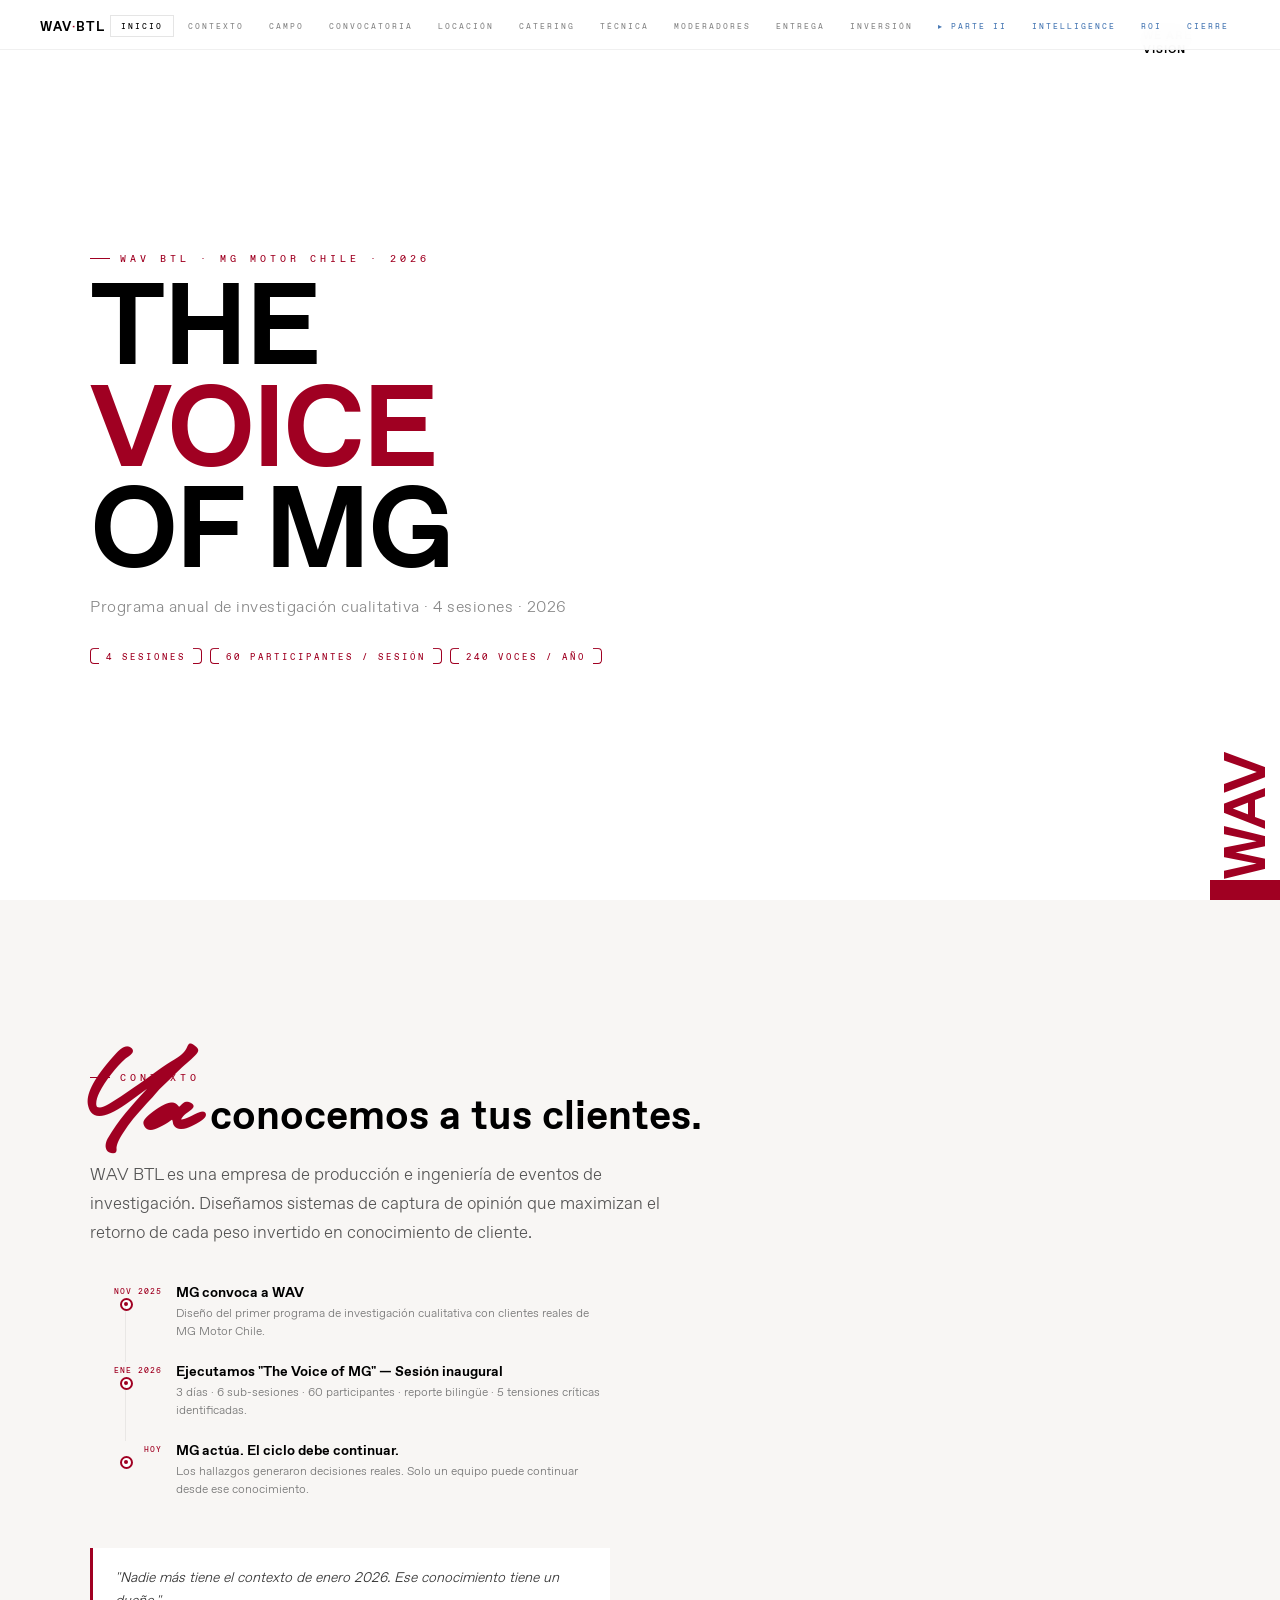
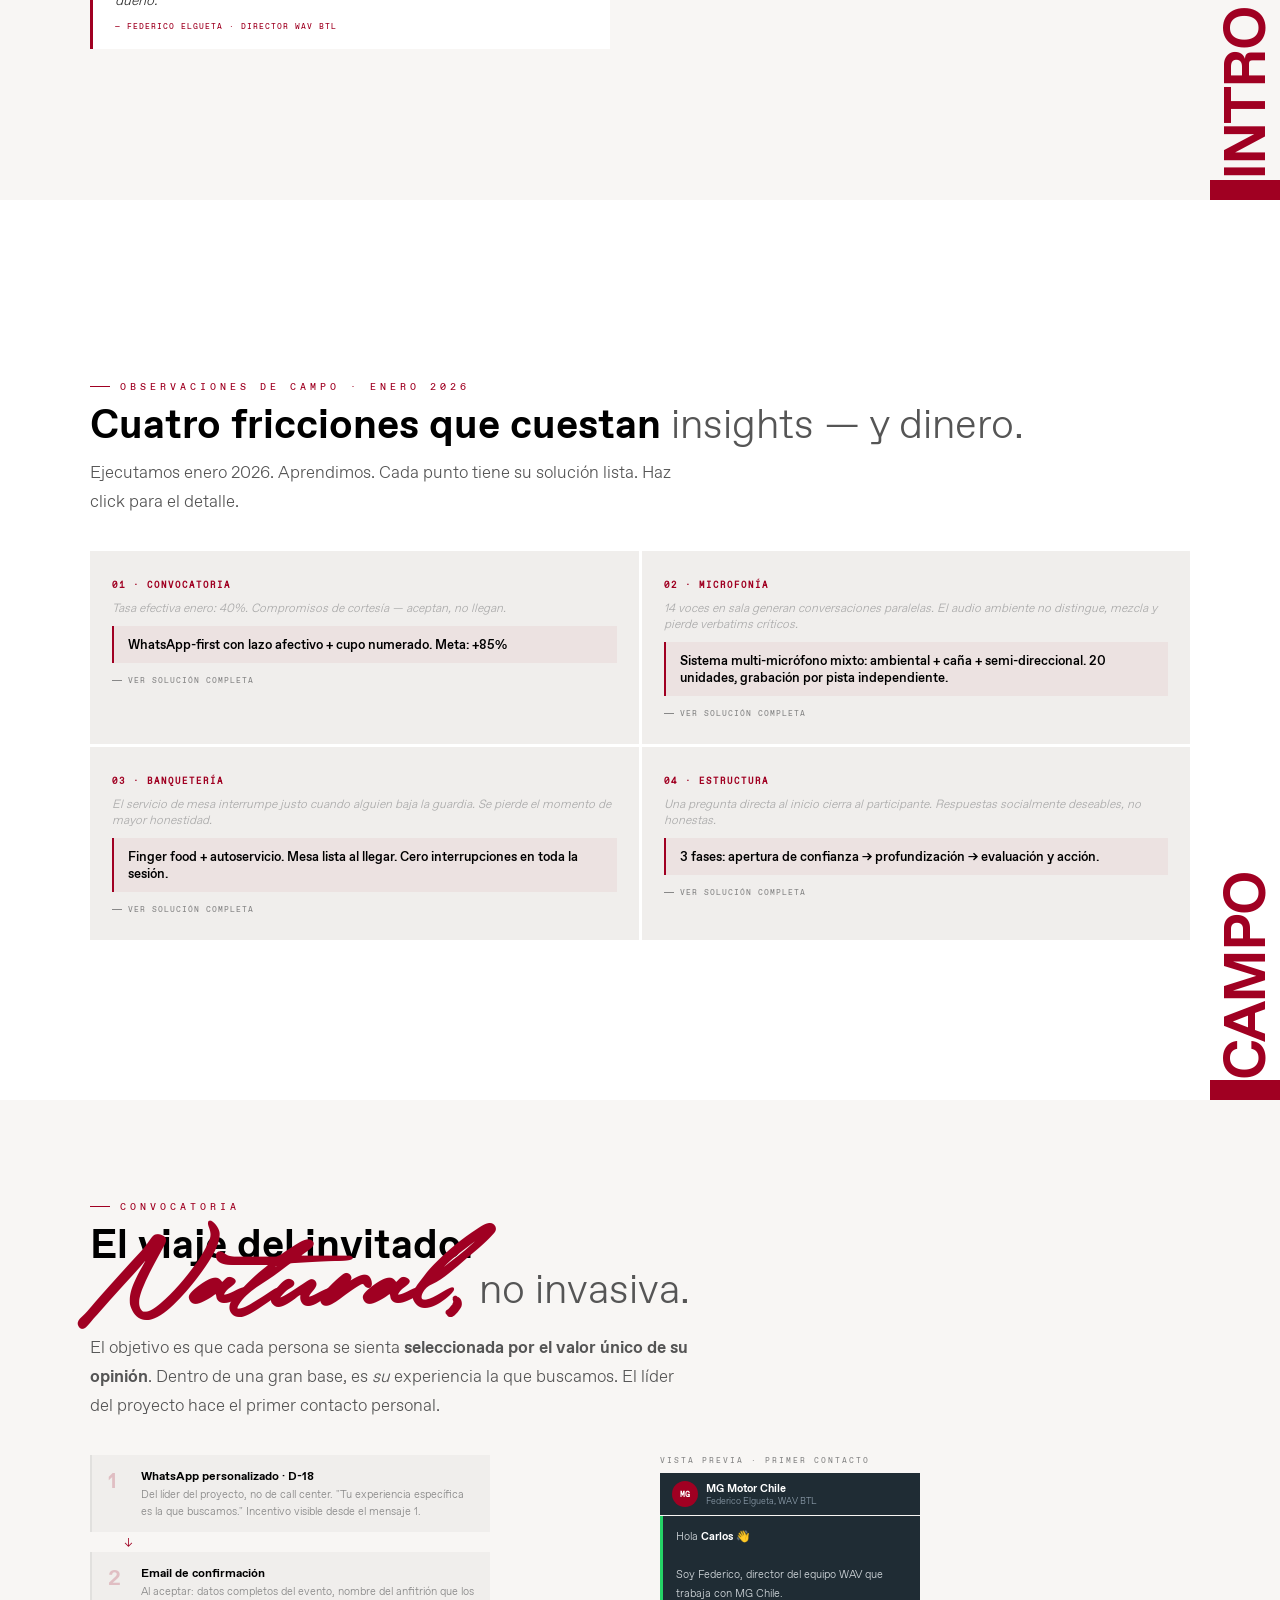
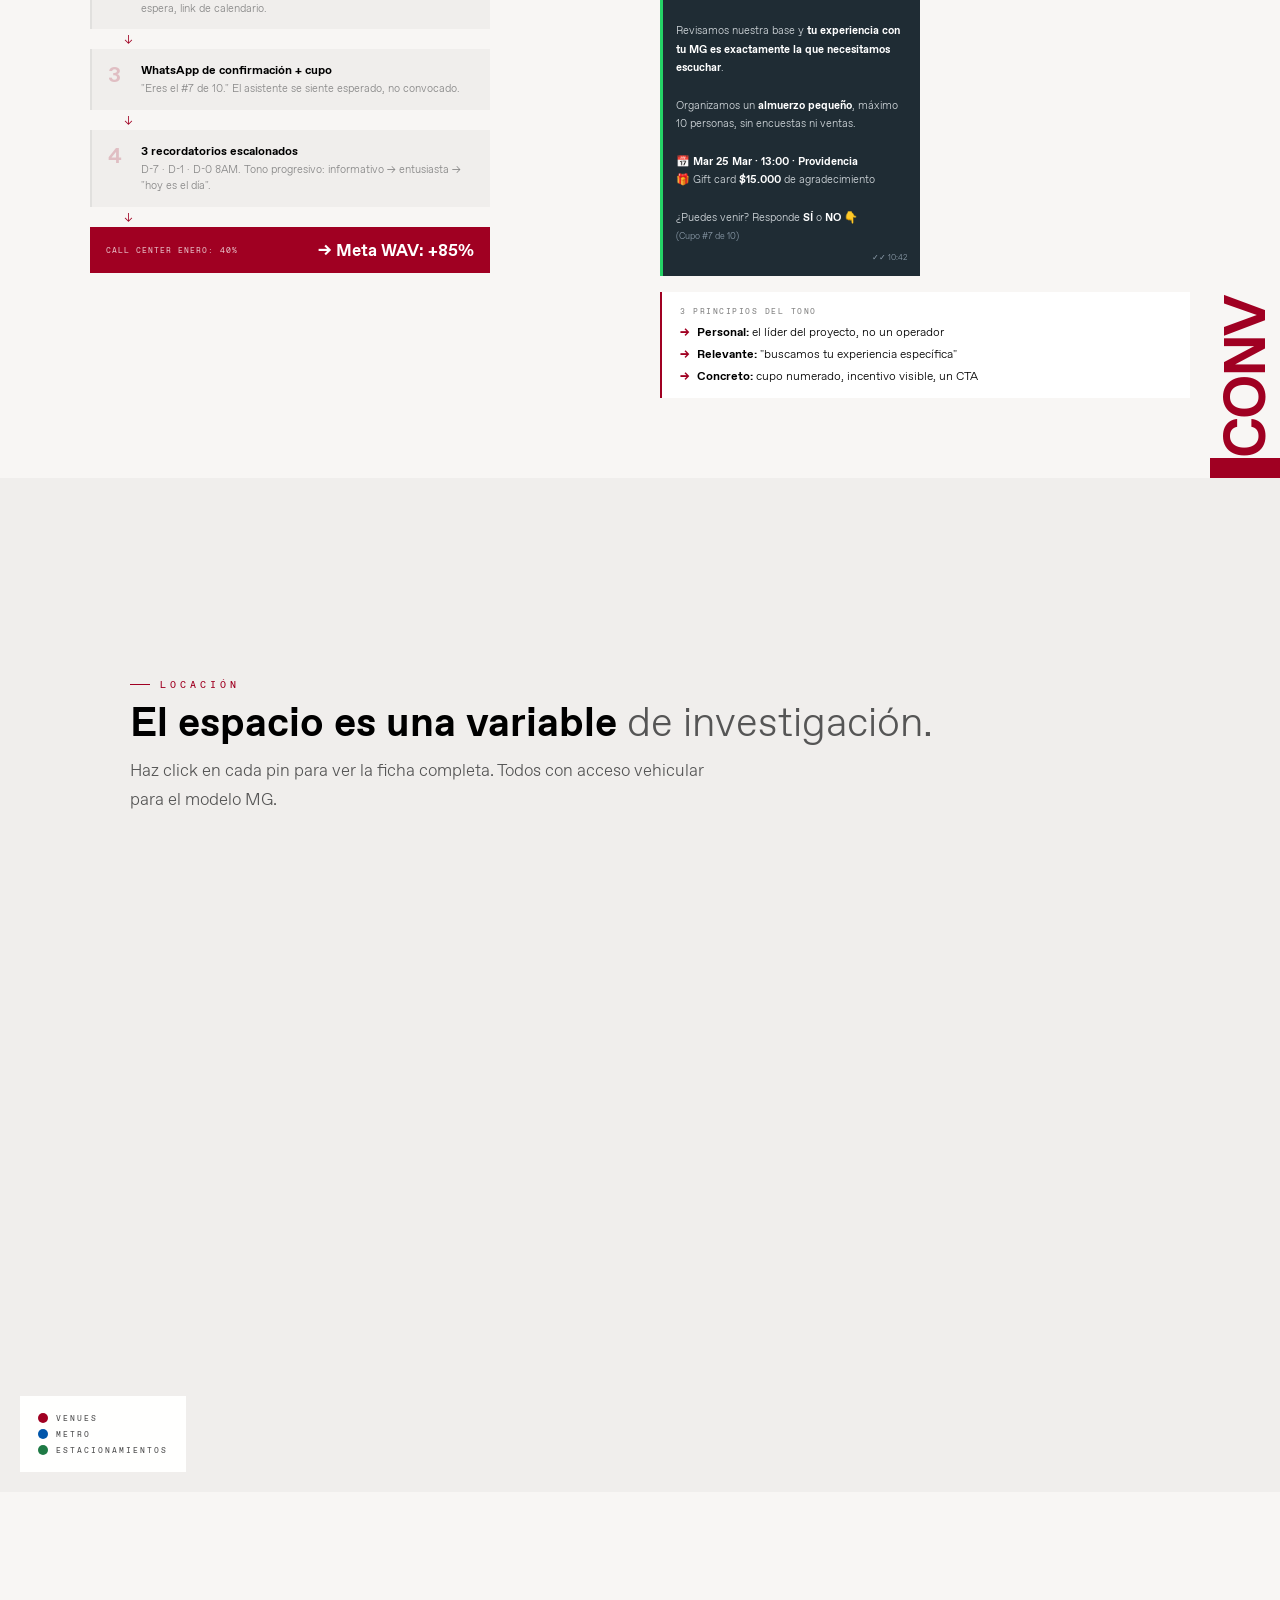
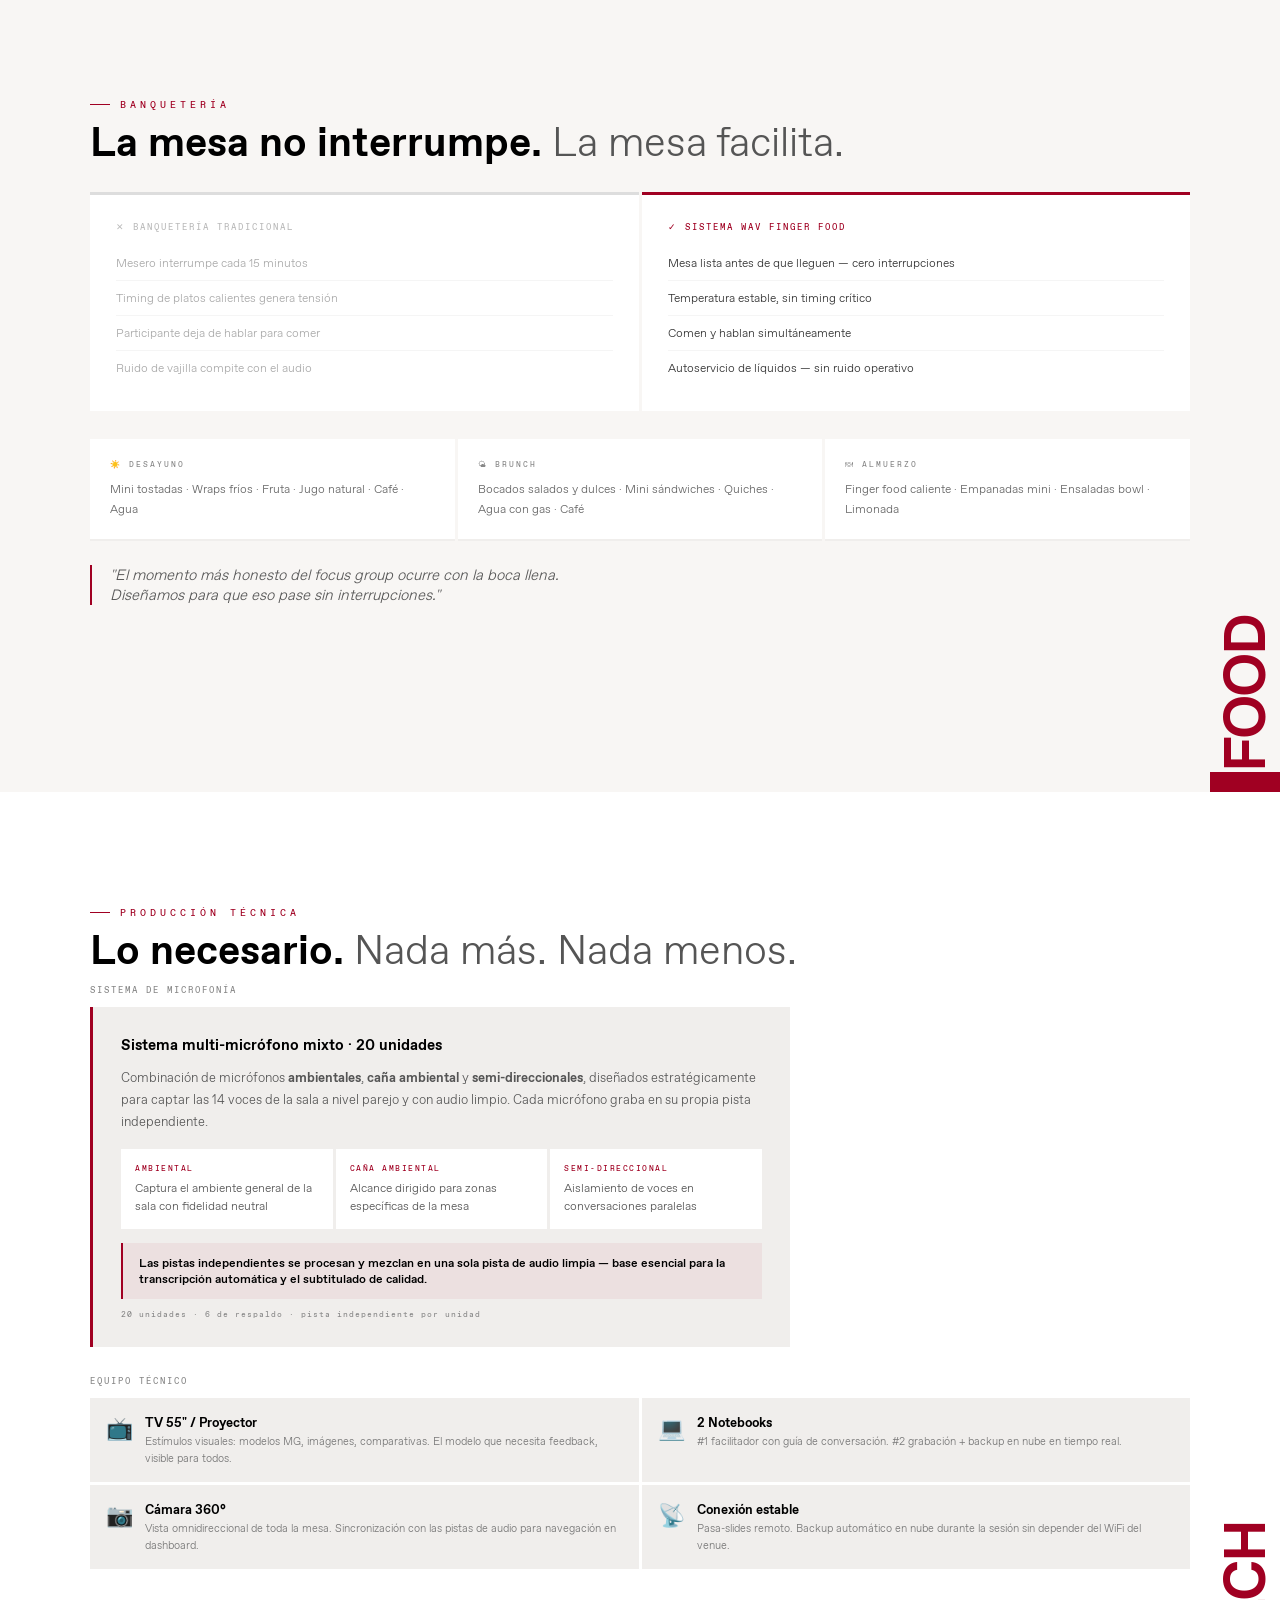
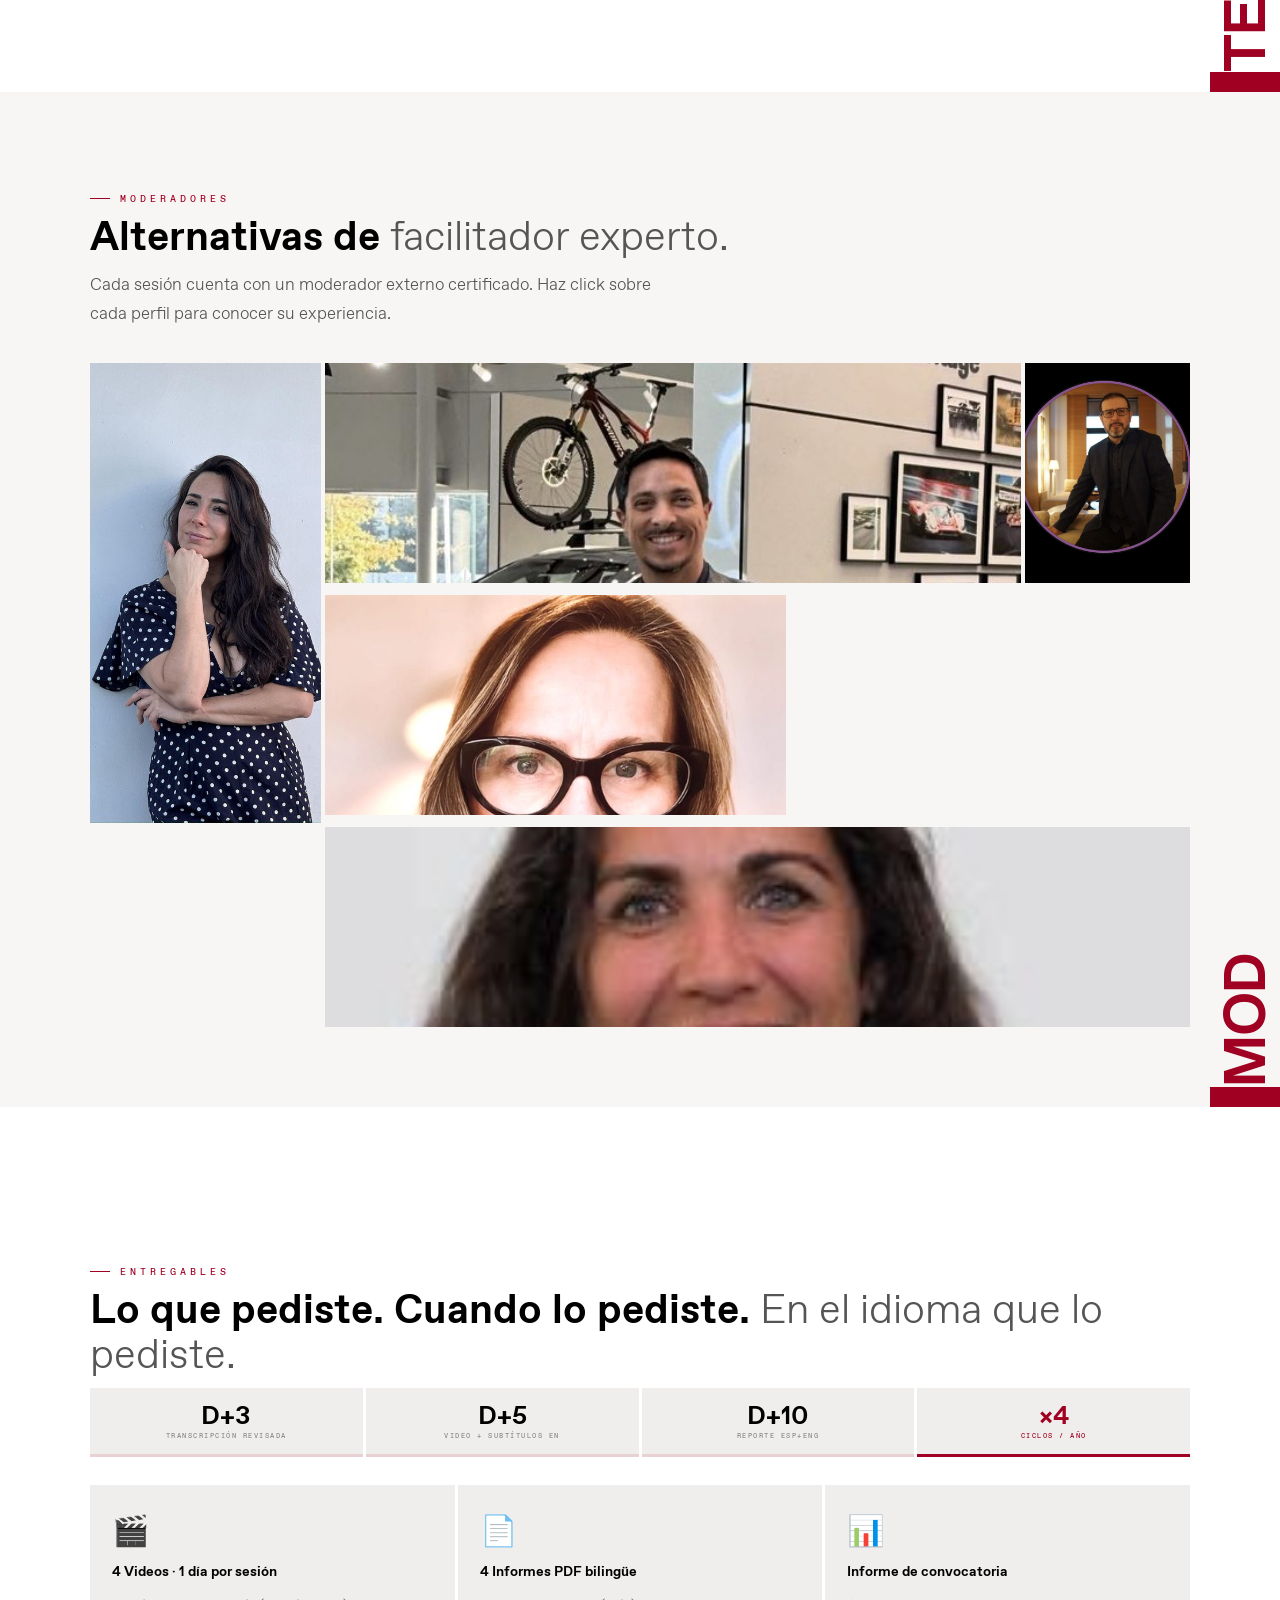
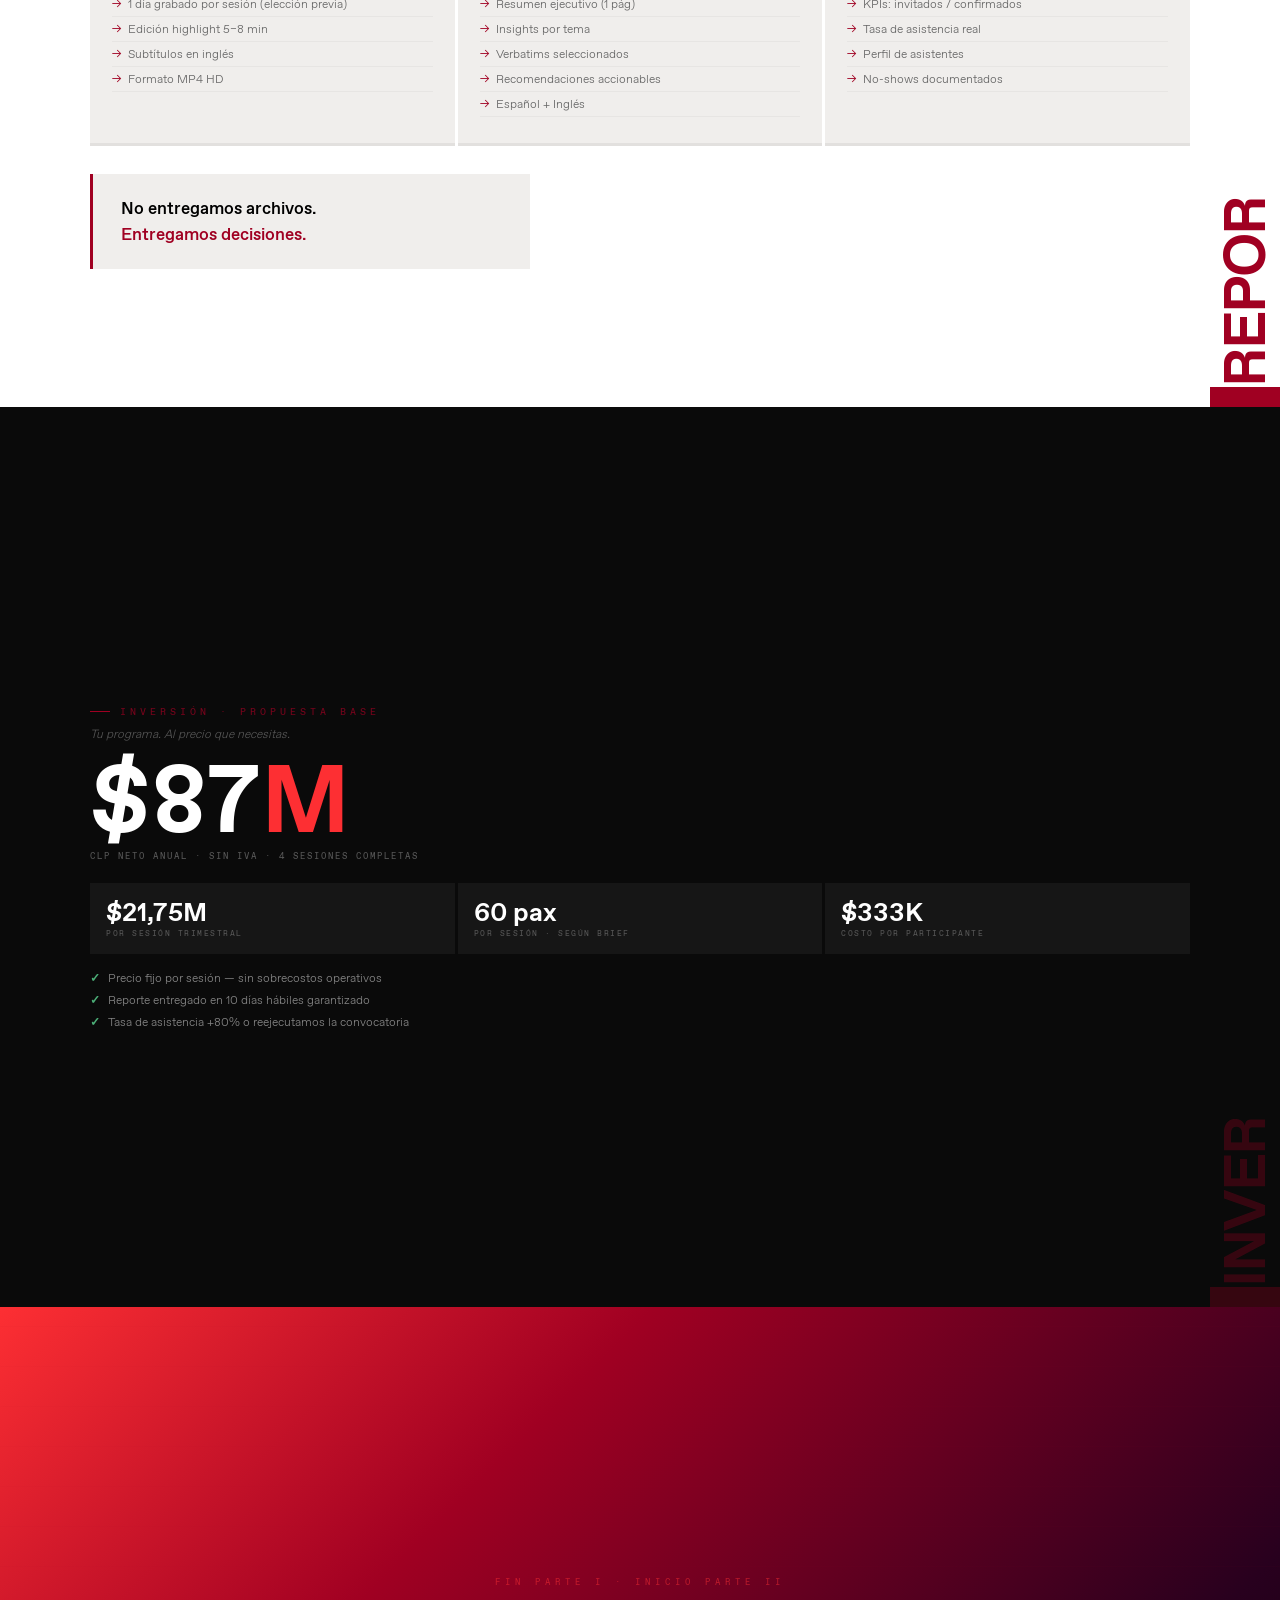
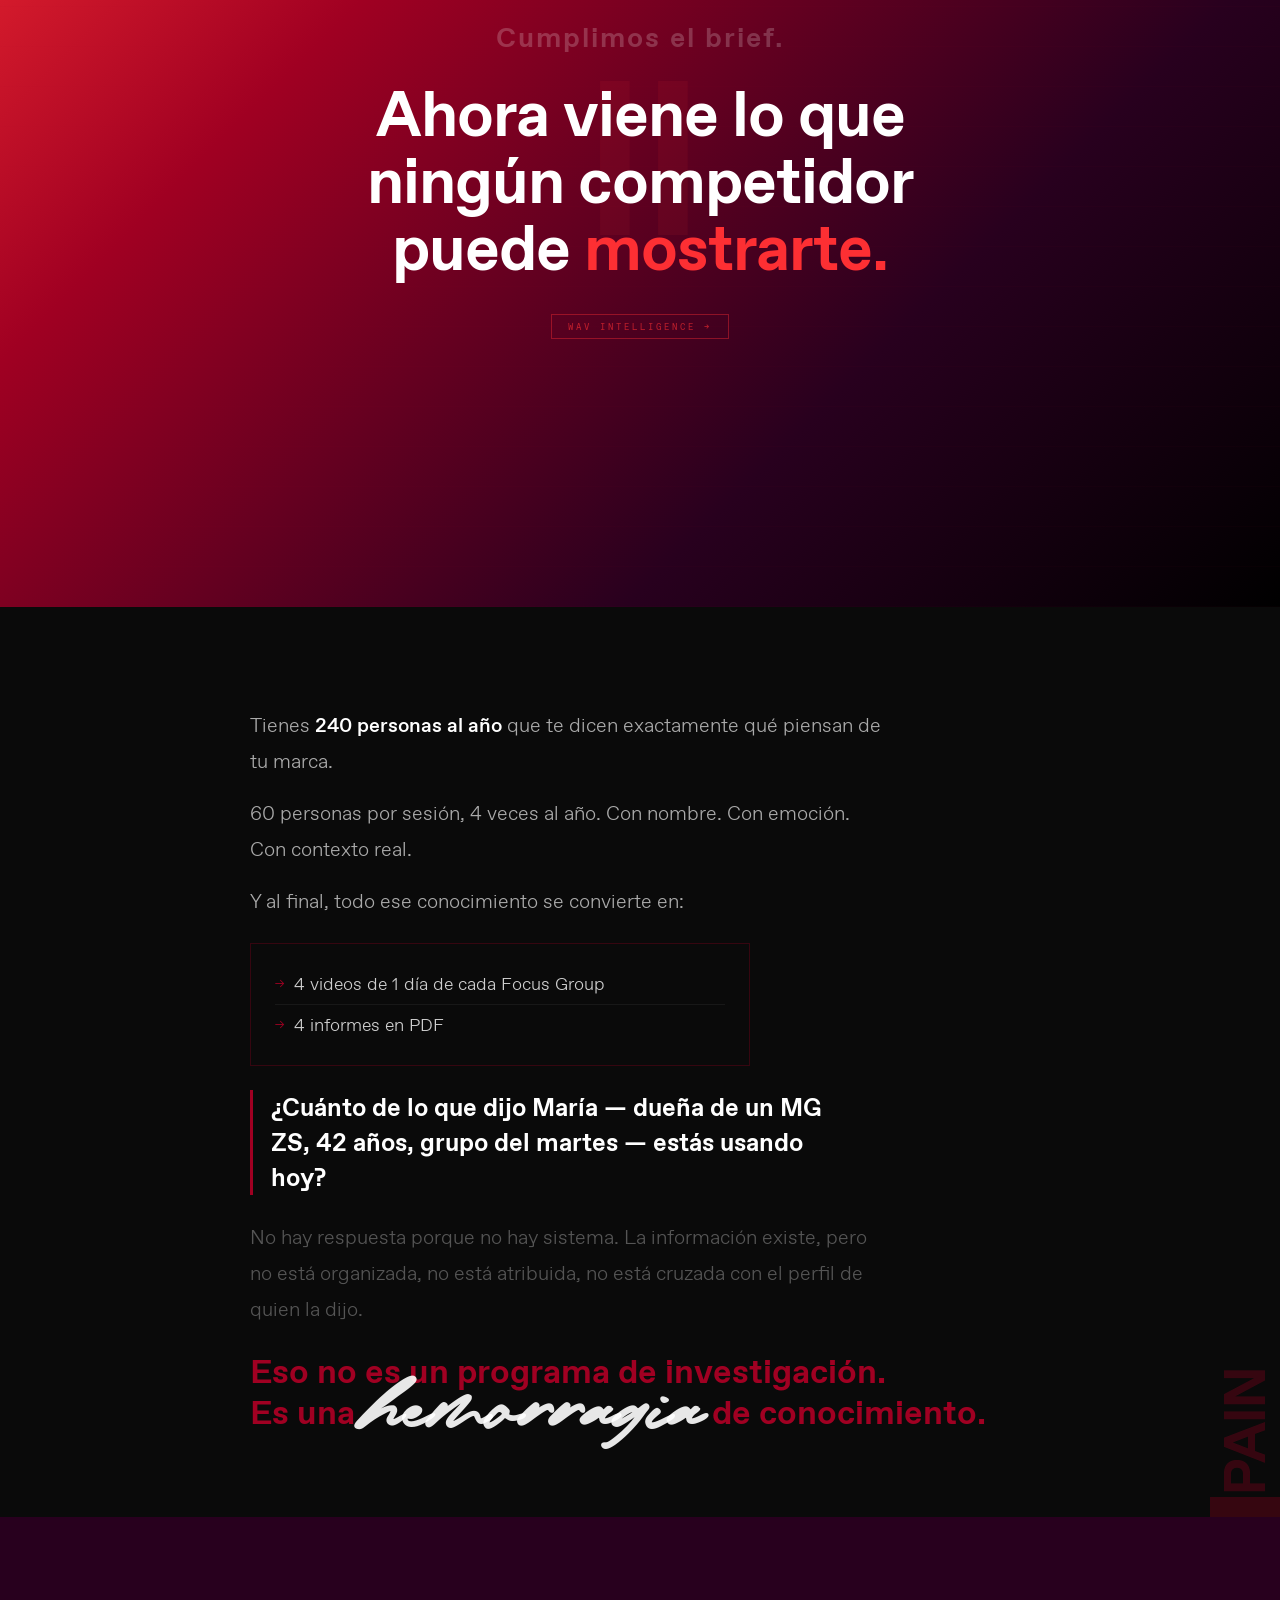
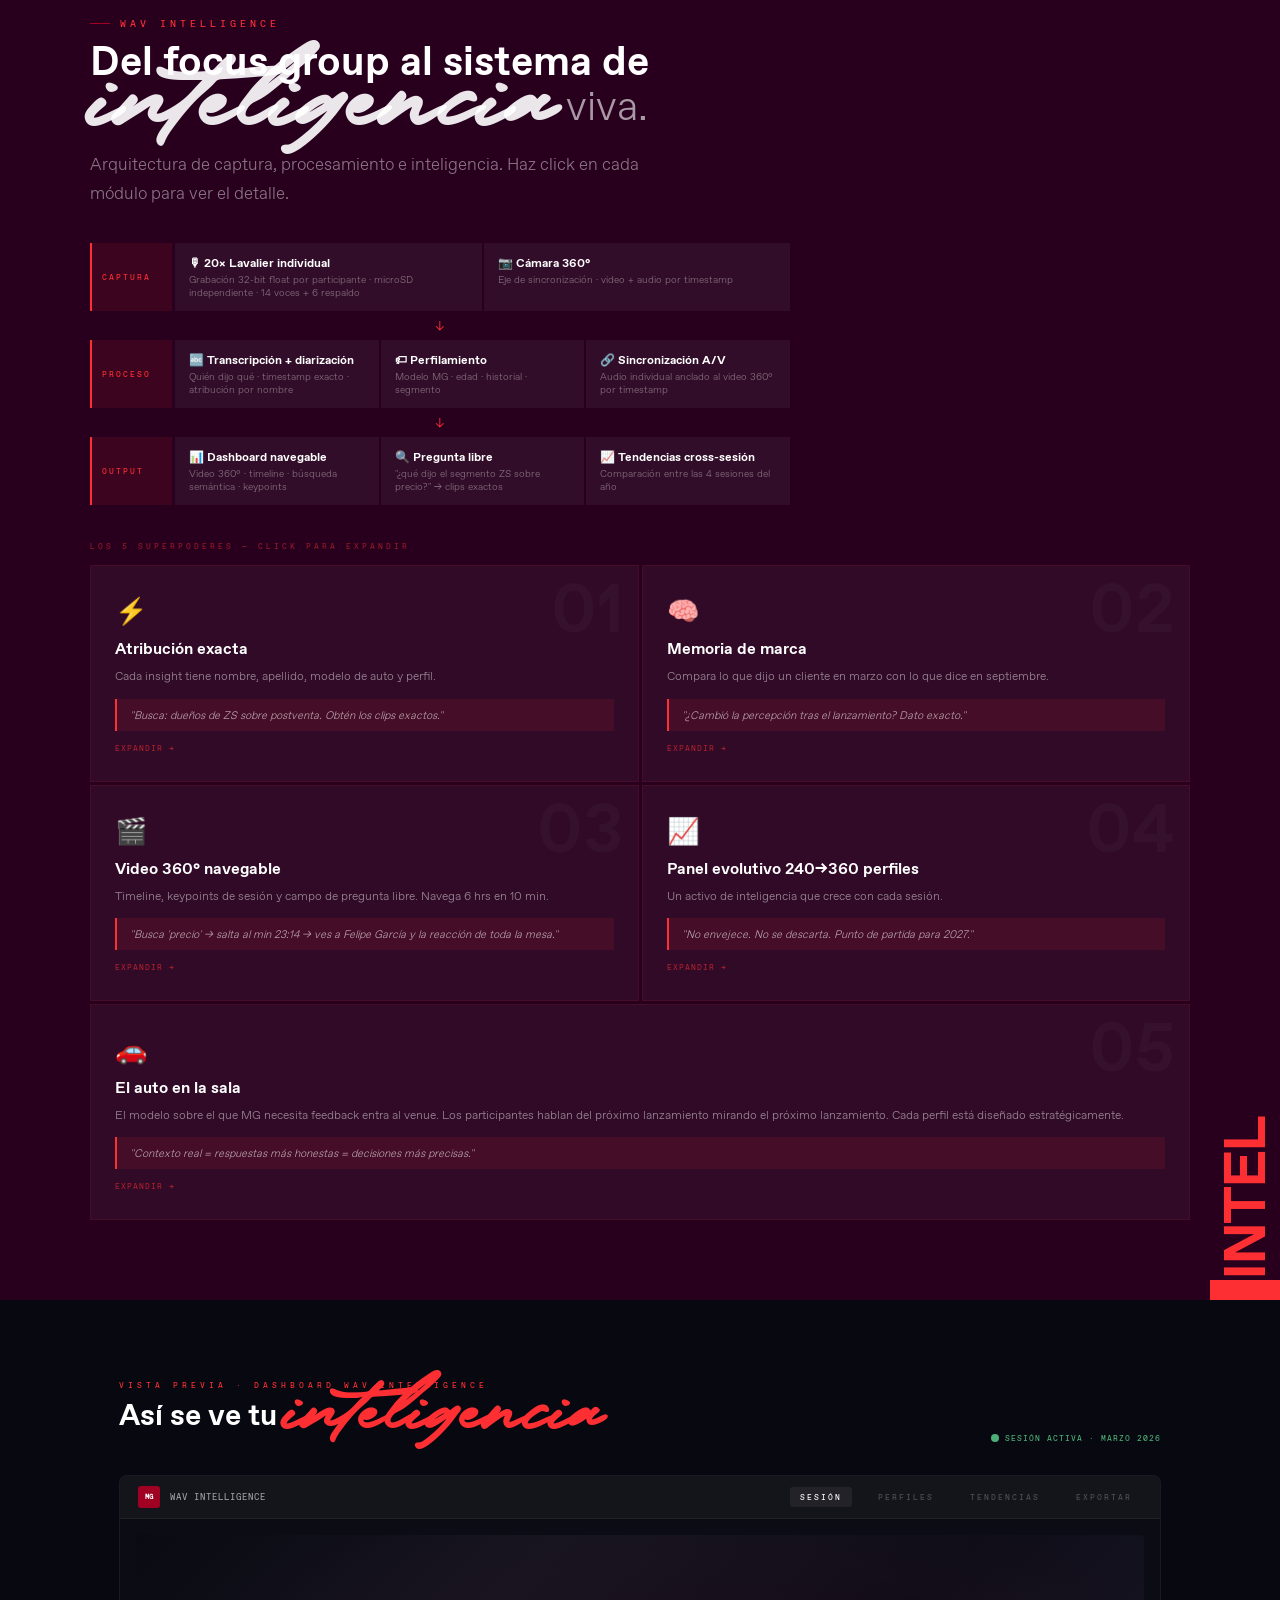
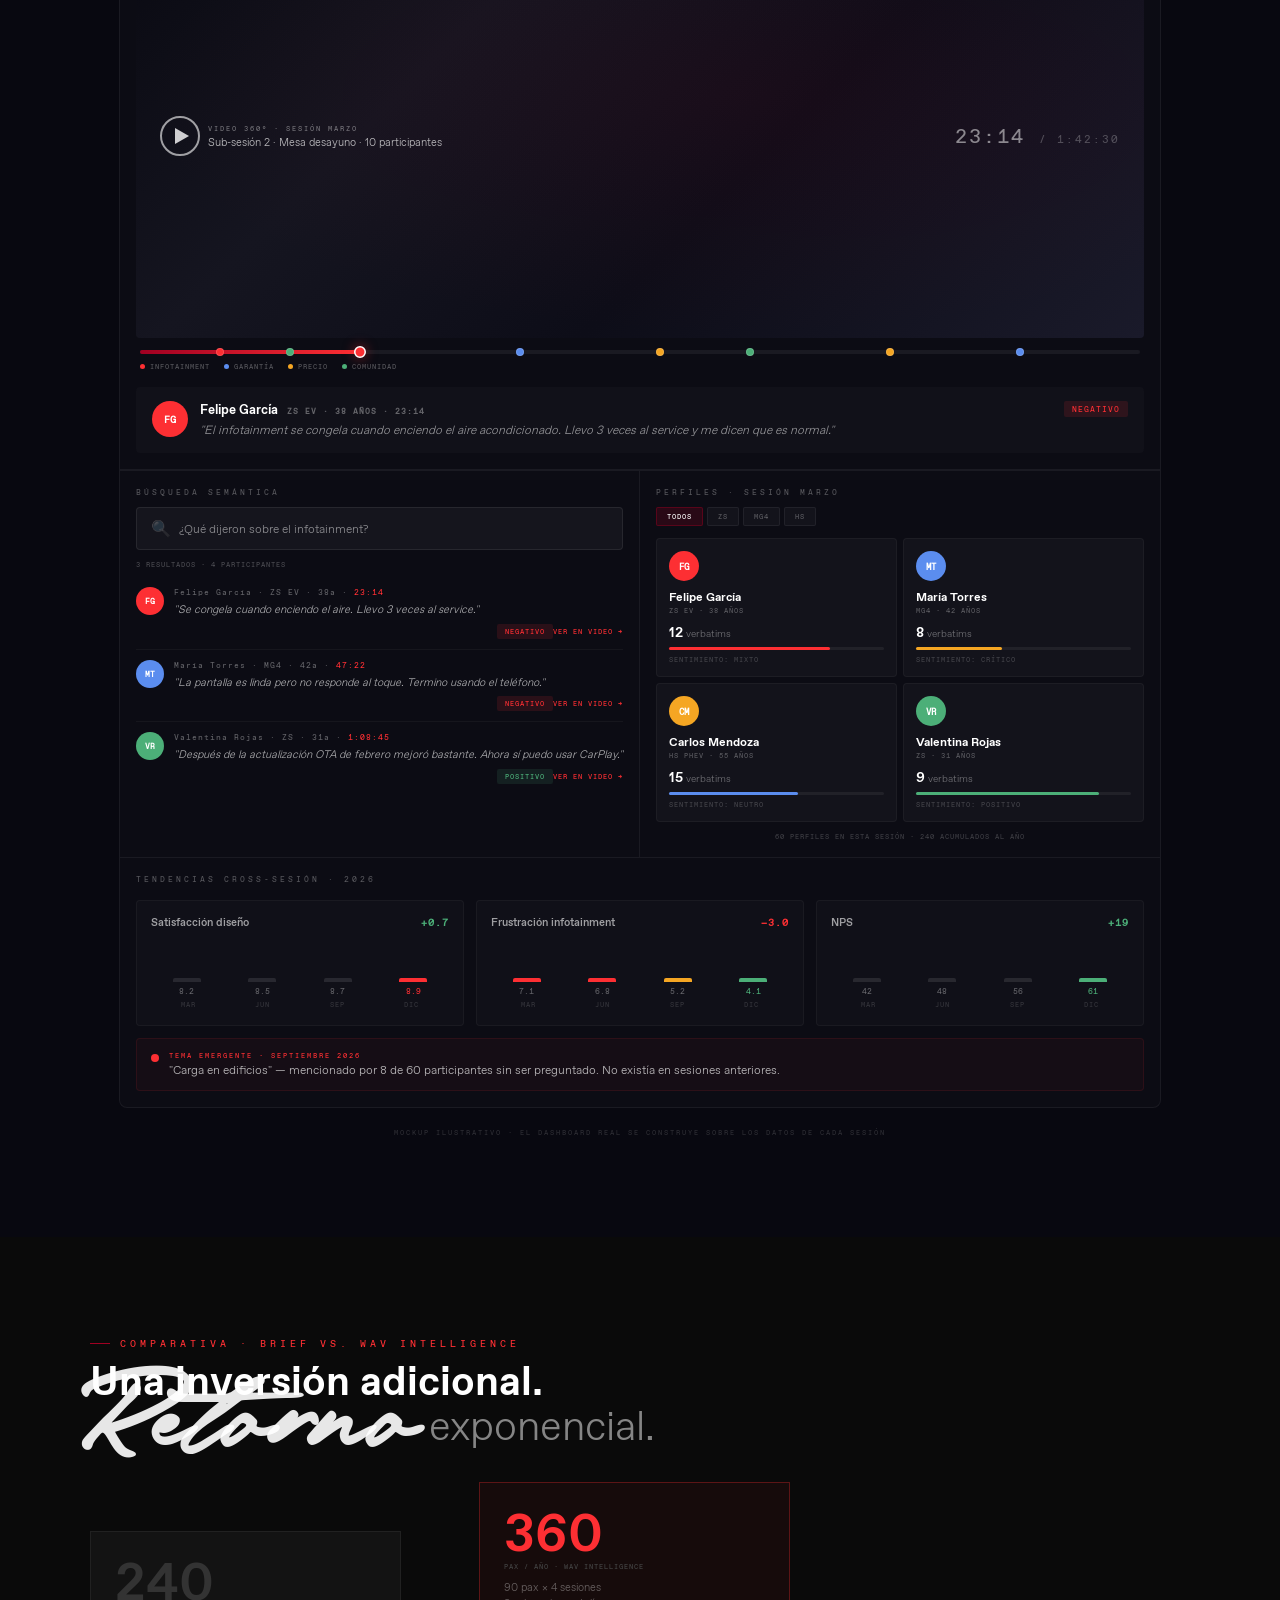
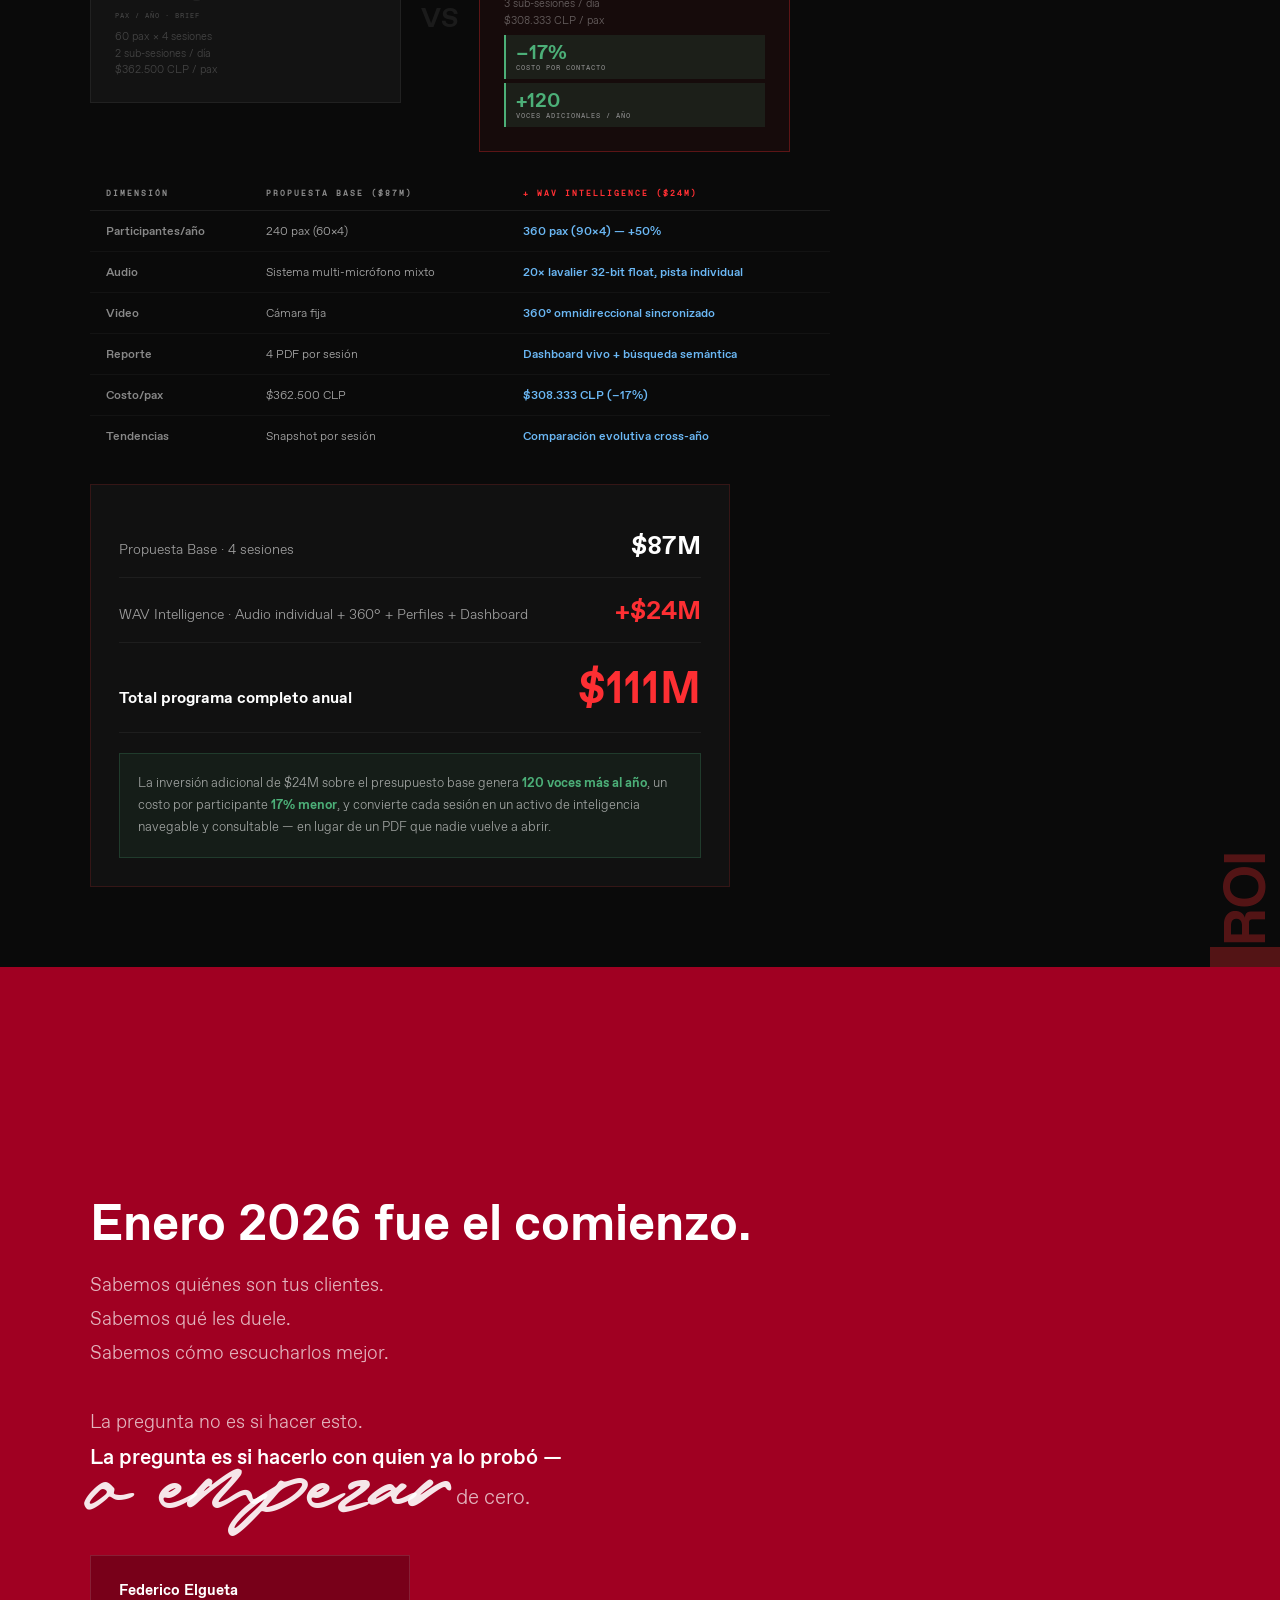
==== docs/index.html @ b3533bf9 "feat: WAV Intelligence dashboard mockup 4-panel dashboard mockup embedded in the proposal: - Video 3" ====
<!DOCTYPE html>
<html lang="es">
<head>
<meta charset="UTF-8">
<meta name="viewport" content="width=device-width, initial-scale=1.0">
<title>The Voice of MG 2026 — WAV BTL</title>
<link rel="stylesheet" href="https://unpkg.com/leaflet@1.9.4/dist/leaflet.css"/>
<script src="https://unpkg.com/leaflet@1.9.4/dist/leaflet.js"></script>
<style>
@font-face{font-family:'Favorit';src:url('[data-uri]');font-weight:300}
@font-face{font-family:'Favorit';src:url('[data-uri]');font-weight:400}
@font-face{font-family:'Favorit';src:url('[data-uri]');font-weight:500}
@font-face{font-family:'Favorit';src:url('[data-uri]');font-weight:700}
@font-face{font-family:'FavoritMono';src:url('[data-uri]');font-weight:400}
@font-face{font-family:'Heatwood';src:url('[data-uri]');font-weight:400}



:root{
  /* MG Brand Palette (official) */
  --mg-red:#FD2F33;--mg-burgundy:#A00022;--mg-aubergine:#28001E;
  --mg-smoke:#F7F3EF;--mg-black:#000000;--mg-white:#FFFFFF;
  /* Functional aliases (used throughout) */
  --red:#A00022;--burg:#28001E;--smoke:#FD2F33;
  --warm:#F7F3EF;--black:#000;--white:#fff;
  --gray:#888;--lgray:#F0EEEC;--dgray:#0A0A0A;
  --mono:'FavoritMono',monospace;--sans:'Favorit',sans-serif;
  --script:'Heatwood',cursive;
}
*{margin:0;padding:0;box-sizing:border-box}
html{scroll-behavior:smooth}
body{background:var(--white);font-family:var(--sans);font-weight:300;overflow-x:hidden}
::-webkit-scrollbar{width:3px}::-webkit-scrollbar-thumb{background:var(--red)}

/* PROGRESS */
#prog{position:fixed;top:0;left:0;height:3px;background:var(--red);z-index:300;width:0;transition:width .1s}

/* NAV */
nav{position:fixed;top:3px;left:0;right:0;z-index:200;display:flex;align-items:center;justify-content:space-between;padding:12px 40px;background:rgba(255,255,255,0.95);backdrop-filter:blur(12px);border-bottom:1px solid rgba(0,0,0,0.06)}
.nav-logo{font-weight:700;font-size:13px;letter-spacing:1px}
.nav-logo span{color:var(--red)}
.nav-links{display:flex;gap:3px;flex-wrap:wrap}
.nav-link{font-family:var(--mono);font-size:8px;letter-spacing:2px;text-transform:uppercase;padding:5px 10px;color:var(--gray);text-decoration:none;transition:all .2s;border:1px solid transparent}
.nav-link:hover,.nav-link.active{color:var(--black);border-color:rgba(0,0,0,0.1)}
.nav-link.p2{color:#4A7AB5}
.nav-link.p2:hover{color:var(--burg);border-color:rgba(40,0,30,0.2)}
@media(max-width:900px){nav{padding:10px 20px}.nav-links{display:none}}

/* SECTIONS */
section{min-height:100vh;padding:100px 40px 80px;display:flex;flex-direction:column;justify-content:center;position:relative;overflow:hidden}
.inner{max-width:1100px;margin:0 auto;width:100%}
.inner-narrow{max-width:780px;margin:0 auto;width:100%}

/* SIDE TAG */
.stag{position:absolute;right:0;top:0;bottom:0;width:70px;display:flex;flex-direction:column;align-items:center;justify-content:flex-start;padding-top:24px;pointer-events:none}
.stag-word{writing-mode:vertical-rl;transform:rotate(180deg);font-weight:700;font-size:clamp(36px,5vw,58px);color:var(--red);line-height:1;letter-spacing:-2px;flex:1;display:flex;align-items:center}
.stag-bar{width:100%;height:20px;background:var(--red);flex-shrink:0}
@media(max-width:768px){.stag{display:none}section{padding:80px 20px 60px}}

/* TYPOGRAPHY */
.label{font-family:var(--mono);font-size:10px;letter-spacing:4px;text-transform:uppercase;color:var(--red);display:flex;align-items:center;gap:10px;margin-bottom:8px}
.label::before{content:'';display:block;width:20px;height:1px;background:var(--red)}
.display{font-weight:700;font-size:clamp(52px,9vw,120px);line-height:.88;letter-spacing:-3px;color:var(--black)}
.display .r{color:var(--red)}
.section-title{font-weight:700;font-size:clamp(22px,3.2vw,42px);line-height:1.1;margin-bottom:12px;color:var(--black)}
.section-title .light{font-weight:300;color:#555}
.section-title-w{color:var(--white)}
.hw{font-family:var(--script);color:var(--red);line-height:.85}
.hw-w{color:rgba(255,255,255,.9)}
.lead{font-size:clamp(13px,1.5vw,17px);font-weight:300;color:#555;line-height:1.7;max-width:600px;margin-bottom:36px}
/* MG Axis Device — octagonal brackets from brand guidelines */
.axis{display:inline-flex;align-items:center;padding:6px 16px;font-family:var(--mono);font-size:9px;letter-spacing:3px;text-transform:uppercase;color:var(--red);position:relative}
.axis::before,.axis::after{content:'';position:absolute;top:50%;width:8px;height:60%;border:1.5px solid var(--red);transform:translateY(-50%)}
.axis::before{left:0;border-right:none;border-radius:4px 0 0 4px}
.axis::after{right:0;border-left:none;border-radius:0 4px 4px 0}

/* MODAL */
.modal-overlay{position:fixed;inset:0;z-index:9999;background:rgba(0,0,0,.88);display:flex;align-items:center;justify-content:center;opacity:0;pointer-events:none;visibility:hidden;transition:opacity .3s;padding:20px}
.modal-overlay.open{opacity:1;pointer-events:auto;visibility:visible}
.modal-box{background:var(--white);max-width:720px;width:100%;padding:48px;position:relative;transform:translateY(20px);transition:transform .3s;max-height:90vh;overflow-y:auto}
.modal-overlay.open .modal-box{transform:translateY(0)}
.modal-close{position:absolute;top:18px;right:22px;font-family:var(--mono);font-size:10px;letter-spacing:2px;cursor:pointer;color:var(--gray);background:none;border:none;text-transform:uppercase}
.modal-close:hover{color:var(--red)}
.modal-tag{font-family:var(--mono);font-size:9px;letter-spacing:3px;text-transform:uppercase;color:var(--red);margin-bottom:14px}
.modal-title{font-size:22px;font-weight:700;margin-bottom:14px;line-height:1.2}
.modal-body{font-size:13px;color:#444;line-height:1.8;font-weight:300}
.modal-body p{margin-bottom:12px}
.modal-body ul{padding-left:20px;margin-bottom:12px}
.modal-body li{margin-bottom:7px}
.modal-body strong{color:var(--black);font-weight:600}
.modal-hl{padding:14px 18px;background:var(--lgray);border-left:3px solid var(--red);margin:14px 0;font-weight:400;color:var(--black);font-size:13px}
.modal-photo{width:100%;height:200px;object-fit:cover;margin-bottom:20px}
.modal-meta{display:grid;grid-template-columns:1fr 1fr;gap:8px;margin:16px 0}
.meta-item{background:var(--lgray);padding:10px 14px}
.meta-label{font-family:var(--mono);font-size:8px;letter-spacing:2px;text-transform:uppercase;color:var(--gray);margin-bottom:3px}
.meta-value{font-size:13px;font-weight:600;color:var(--black)}

/* CARDS / GRID */
.grid-2{display:grid;grid-template-columns:1fr 1fr;gap:3px}
.grid-3{display:grid;grid-template-columns:1fr 1fr 1fr;gap:3px}
@media(max-width:768px){.grid-2,.grid-3{grid-template-columns:1fr}}
.card{background:var(--lgray);padding:26px 22px;border-top:2px solid transparent;transition:border-color .2s;cursor:pointer;position:relative}
.card:hover{border-top-color:var(--red)}
.card::after{content:'→';position:absolute;bottom:14px;right:18px;font-size:12px;color:var(--red);opacity:0;transition:opacity .2s}
.card:hover::after{opacity:1}
.card h4{font-family:var(--mono);font-size:9px;letter-spacing:2px;text-transform:uppercase;color:var(--red);margin-bottom:10px}
.card p{font-size:13px;color:#555;line-height:1.6;font-weight:300}
.card .prob{color:#aaa;font-size:12px;margin-bottom:10px;font-style:italic}
.card .fix{font-size:13px;color:var(--black);font-weight:500;padding:10px 14px;background:rgba(160,0,34,.05);border-left:2px solid var(--red);margin-top:10px}
.card .hint{font-family:var(--mono);font-size:8px;letter-spacing:1px;color:var(--gray);text-transform:uppercase;margin-top:12px;display:flex;align-items:center;gap:6px}
.card .hint::before{content:'';display:block;width:10px;height:1px;background:var(--gray)}

/* TIMELINE */
.timeline{display:flex;flex-direction:column;max-width:520px}
.titem{display:grid;grid-template-columns:72px 1fr;gap:14px;padding-bottom:22px;position:relative}
.titem::before{content:'';position:absolute;left:35px;top:20px;bottom:0;width:1px;background:rgba(0,0,0,.06)}
.titem:last-child::before{display:none}
.tdate{font-family:var(--mono);font-size:8px;color:var(--red);letter-spacing:1px;text-align:right;padding-top:3px}
.tdot{width:13px;height:13px;border:2px solid var(--red);border-radius:50%;margin:2px auto 0;z-index:1;background:white;display:flex;align-items:center;justify-content:center}
.tdot::after{content:'';width:4px;height:4px;background:var(--red);border-radius:50%}
.tcont h4{font-size:14px;font-weight:600;margin-bottom:3px}
.tcont p{font-size:12px;color:#777;font-weight:300;line-height:1.5}

/* FLOW */
.flow{display:flex;flex-direction:column;max-width:400px}
.fstep{display:flex;gap:13px;padding:13px 16px;background:var(--lgray);border-left:2px solid rgba(0,0,0,.06);cursor:pointer}
.fstep:hover{border-left-color:var(--red)}
.fnum{font-weight:700;font-size:22px;color:rgba(160,0,34,.2);flex-shrink:0;width:20px;line-height:1.2}
.fstep h4{font-size:12px;font-weight:600;margin-bottom:2px}
.fstep p{font-size:11px;color:#888;font-weight:300;line-height:1.5}
.farrow{padding:2px 0 2px 34px;color:var(--red);font-size:12px}
.fkpi{background:var(--red);padding:12px 16px;display:flex;justify-content:space-between;align-items:center}
.fkpi span{font-family:var(--mono);font-size:8px;letter-spacing:1px;color:rgba(255,255,255,.7);text-transform:uppercase}
.fkpi strong{font-weight:700;font-size:17px;color:white}

/* MSG */
.msg-wrap{max-width:260px}
.msg-head{background:#1F2C34;padding:8px 12px;display:flex;gap:8px;align-items:center}
.msg-av{width:26px;height:26px;border-radius:50%;background:var(--red);flex-shrink:0;display:flex;align-items:center;justify-content:center;font-family:var(--mono);font-size:8px;color:white;font-weight:700}
.msg-name{font-size:11px;font-weight:600;color:white}
.msg-status{font-size:9px;color:#8e9eac}
.msg-body{background:#1F2C34;padding:11px 13px;border-left:3px solid #25D366;font-size:11px;color:#d1d7db;line-height:1.7;margin-top:1px}
.msg-body strong{color:white}
.msg-time{text-align:right;font-size:8px;color:#8e9eac;margin-top:6px}

/* TECH */
.tech-grid{display:grid;grid-template-columns:1fr 1fr;gap:3px}
.tech-item{display:flex;gap:12px;padding:16px;background:var(--lgray)}
.tech-icon{font-size:22px;flex-shrink:0}
.tech-name{font-size:13px;font-weight:600;margin-bottom:2px}
.tech-desc{font-size:11px;color:#777;font-weight:300;line-height:1.5}
@media(max-width:768px){.tech-grid{grid-template-columns:1fr}}

/* DELIVER */
.deliver-grid{display:grid;grid-template-columns:repeat(3,1fr);gap:3px}
.deliver-card{background:var(--lgray);padding:26px 22px;border-bottom:3px solid rgba(0,0,0,.06);cursor:pointer}
.deliver-card:hover{border-bottom-color:var(--red)}
.deliver-icon{font-size:30px;margin-bottom:12px}
.deliver-title{font-size:14px;font-weight:700;margin-bottom:12px}
.deliver-list{list-style:none}
.deliver-list li{font-size:12px;color:#666;padding:4px 0;border-bottom:1px solid rgba(0,0,0,.04);display:flex;gap:7px;font-weight:300}
.deliver-list li::before{content:'→';color:var(--red);flex-shrink:0}
.td-strip{display:flex;gap:3px;margin-bottom:28px}
.td-step{flex:1;background:var(--lgray);padding:14px;text-align:center;border-bottom:3px solid rgba(160,0,34,.12)}
.td-day{font-weight:700;font-size:26px;color:var(--black);line-height:1}
.td-label{font-family:var(--mono);font-size:7px;letter-spacing:1.5px;text-transform:uppercase;color:var(--gray);margin-top:3px}
.td-step:last-child{border-bottom-color:var(--red)}
@media(max-width:768px){.deliver-grid{grid-template-columns:1fr}}

/* MAP */
#map-section{min-height:100vh;padding:100px 0 0;background:#F0EEEC}
#map-header{padding:0 40px 32px;max-width:1100px;margin:0 auto}
#map-container{height:70vh;position:relative}
#leaflet-map{height:100%;width:100%}
.map-legend{position:absolute;bottom:20px;left:20px;z-index:500;background:rgba(255,255,255,.95);padding:14px 18px;font-family:'FavoritMono',monospace;font-size:8px;letter-spacing:2px;text-transform:uppercase}
.map-legend-item{display:flex;align-items:center;gap:8px;padding:3px 0;color:#555}
.map-legend-dot{width:10px;height:10px;border-radius:50%;flex-shrink:0}
/* Custom Leaflet marker */
.venue-marker{width:32px;height:32px;background:var(--red);border:2px solid white;border-radius:50%;display:flex;align-items:center;justify-content:center;font-weight:700;font-size:11px;color:white;cursor:pointer;box-shadow:0 2px 8px rgba(0,0,0,.3);transition:transform .2s}
.venue-marker:hover{transform:scale(1.15)}
.metro-marker{width:22px;height:22px;background:#0066CC;border:2px solid white;border-radius:4px;display:flex;align-items:center;justify-content:center;font-weight:700;font-size:9px;color:white}
.parking-marker{width:18px;height:18px;background:#1E7A45;border:2px solid white;border-radius:3px;display:flex;align-items:center;justify-content:center;font-weight:700;font-size:9px;color:white}

/* (removed duplicate MODERATORS MOSAIC — kept below in MOD MOSAIC section) */

/* PART DIVIDER — DRAMATIC */
.part-break{min-height:100vh;position:relative;display:flex;align-items:center;justify-content:center;overflow:hidden;background:var(--burg)}
/* MG Brand Gradient: Red→Burgundy(30%)→Aubergine(70%)→Black(100%) */
.part-break-bg{position:absolute;inset:0;background:linear-gradient(135deg,var(--smoke) 0%,var(--red) 30%,var(--burg) 70%,#000 100%);z-index:0}
.part-break-overlay{position:absolute;inset:0;z-index:1;background:repeating-linear-gradient(0deg,rgba(160,0,34,.03) 0px,rgba(160,0,34,.03) 1px,transparent 1px,transparent 40px)}
.part-break-content{position:relative;z-index:2;text-align:center;padding:60px 40px;max-width:900px}
.part-break-eyebrow{font-family:var(--mono);font-size:9px;letter-spacing:5px;color:rgba(253,47,51,.5);text-transform:uppercase;margin-bottom:32px}
.part-break-num{font-weight:700;font-size:clamp(120px,20vw,220px);line-height:.8;color:rgba(253,47,51,.08);position:absolute;top:50%;left:50%;transform:translate(-50%,-50%);z-index:1;pointer-events:none;letter-spacing:-8px}
.part-break-title{font-weight:700;font-size:clamp(18px,2.5vw,28px);color:rgba(255,255,255,.2);letter-spacing:2px;margin-bottom:24px}
.part-break-statement{font-weight:700;font-size:clamp(28px,5vw,64px);color:var(--white);line-height:1.05;letter-spacing:-1px}
.part-break-statement .r{color:var(--smoke)}
.part-break-axis{display:inline-block;border:1.5px solid rgba(253,47,51,.4);padding:6px 16px;font-family:var(--mono);font-size:9px;letter-spacing:3px;text-transform:uppercase;color:rgba(253,47,51,.6);margin-top:32px}

/* DOLOR */
.dolor-text p{font-size:clamp(15px,1.8vw,20px);font-weight:300;color:#aaa;line-height:1.8;margin-bottom:16px;max-width:640px}
.dolor-hi{color:white;font-weight:500}
.dolor-q{font-size:clamp(17px,2.2vw,25px);font-weight:700;color:white;padding-left:18px;border-left:3px solid var(--red);line-height:1.4;margin:24px 0;max-width:580px}
.dolor-result{margin:24px 0;padding:20px 24px;border:1px solid rgba(160,0,34,.3);max-width:500px}
.dolor-result-item{font-size:clamp(14px,1.6vw,18px);color:rgba(255,255,255,.8);padding:8px 0;border-bottom:1px solid rgba(255,255,255,.06);display:flex;align-items:center;gap:10px}
.dolor-result-item:last-child{border-bottom:none}
.dolor-result-item::before{content:'→';color:var(--red);font-size:12px;flex-shrink:0}
.dolor-end{font-weight:700;font-size:clamp(20px,2.8vw,34px);color:var(--red);margin-top:24px;line-height:1.2}

/* ARCH (WAV Intelligence) */
.arch{display:flex;flex-direction:column;gap:3px;max-width:700px}
.arch-row{display:flex;gap:3px}
.arch-lbl{width:82px;background:rgba(253,47,51,.1);padding:12px 10px;font-family:var(--mono);font-size:8px;letter-spacing:2px;text-transform:uppercase;color:var(--smoke);border-left:2px solid var(--smoke);display:flex;align-items:center;flex-shrink:0;text-align:center}
.arch-items{display:flex;gap:2px;flex:1}
.arch-item{flex:1;background:rgba(255,255,255,.05);padding:11px 13px;cursor:pointer;border:1px solid transparent;transition:border-color .2s}
.arch-item:hover{border-color:rgba(253,47,51,.4)}
.arch-name{font-size:12px;font-weight:600;color:white;margin-bottom:2px}
.arch-desc{font-size:10px;color:rgba(255,255,255,.4);font-weight:300}
.arch-arr{text-align:center;color:var(--smoke);padding:3px 0;font-size:13px}
@media(max-width:768px){.arch-row{flex-direction:column}.arch-lbl{width:100%;border-left:none;border-bottom:2px solid var(--smoke)}}

/* POWER */
.power-grid{display:grid;grid-template-columns:1fr 1fr;gap:3px}
.power-card{background:rgba(255,255,255,.04);padding:28px 24px;border:1px solid rgba(253,47,51,.1);cursor:pointer;transition:all .25s;position:relative;overflow:hidden}
.power-card:hover{border-color:rgba(253,47,51,.4);background:rgba(253,47,51,.06)}
.power-card-wide{grid-column:span 2}
.power-num{font-weight:700;font-size:68px;color:rgba(255,255,255,.03);position:absolute;top:8px;right:14px;line-height:1}
.power-icon{font-size:26px;margin-bottom:10px}
.power-title{font-size:16px;font-weight:700;margin-bottom:8px;color:white}
.power-body{font-size:12px;color:rgba(255,255,255,.5);line-height:1.6;font-weight:300}
.power-quote{margin-top:12px;padding:9px 13px;background:rgba(253,47,51,.1);border-left:2px solid var(--smoke);font-size:11px;color:rgba(255,255,255,.6);font-style:italic}
.power-click{font-family:var(--mono);font-size:8px;color:rgba(253,47,51,.6);letter-spacing:1px;text-transform:uppercase;margin-top:12px}
@media(max-width:768px){.power-grid{grid-template-columns:1fr}.power-card-wide{grid-column:span 1}}

/* COMPARE */
.compare-tbl{width:100%;border-collapse:collapse;font-size:12px}
.compare-tbl th{padding:12px 16px;text-align:left;font-family:var(--mono);font-size:8px;letter-spacing:2px;text-transform:uppercase;border-bottom:1px solid rgba(255,255,255,.08)}
.compare-tbl th.brief{color:var(--gray)}
.compare-tbl th.upgrade{color:var(--smoke)}
.compare-tbl td{padding:12px 16px;border-bottom:1px solid rgba(255,255,255,.04)}
.compare-tbl .lbl{color:var(--gray);font-weight:500}
.compare-tbl .base{color:rgba(255,255,255,.65)}
.compare-tbl .up{color:#6BB8F5;font-weight:500}
.compare-tbl tr:last-child td{border-bottom:none}

/* PAX COMPARE */
.pax-wrap{display:grid;grid-template-columns:1fr auto 1fr;gap:20px;align-items:center;max-width:700px;margin:24px 0}
.pax-box{background:rgba(255,255,255,.04);padding:24px;border:1px solid rgba(255,255,255,.06)}
.pax-box.hi{border-color:rgba(253,47,51,.3);background:rgba(253,47,51,.05)}
.pax-num{font-weight:700;font-size:52px;line-height:1;color:#333}
.pax-box.hi .pax-num{color:var(--smoke)}
.pax-lbl{font-family:var(--mono);font-size:7px;letter-spacing:1px;text-transform:uppercase;color:#444;margin-top:3px}
.pax-detail{font-size:11px;color:#444;margin-top:8px;line-height:1.5}
.pax-box.hi .pax-detail{color:rgba(255,255,255,.35)}
.pax-save{padding:7px 10px;background:rgba(76,175,120,.12);border-left:2px solid #4CAF78;margin-top:7px}
.pax-save-val{font-weight:700;font-size:20px;color:#4CAF78;line-height:1}
.pax-save-lbl{font-family:var(--mono);font-size:7px;letter-spacing:1px;color:#888;text-transform:uppercase;margin-top:1px}
.pax-vs{font-weight:700;font-size:28px;color:rgba(255,255,255,.07);text-align:center}
@media(max-width:768px){.pax-wrap{grid-template-columns:1fr}.pax-vs{display:none}}

/* ROI */
.roi-block{max-width:640px;background:rgba(255,255,255,.03);padding:28px;border:1px solid rgba(253,47,51,.15)}
.roi-row{display:flex;justify-content:space-between;align-items:baseline;padding:15px 0;border-bottom:1px solid rgba(255,255,255,.05)}
.roi-row:last-child{border-bottom:none}
.roi-lbl{font-size:14px;color:rgba(255,255,255,.6);font-weight:300}
.roi-val{font-weight:700;font-size:28px;color:white}
.roi-row.total .roi-lbl{font-size:16px;font-weight:700;color:white}
.roi-row.total .roi-val{font-size:44px;color:var(--smoke)}
.roi-box{margin-top:20px;padding:18px;background:rgba(76,175,120,.08);border:1px solid rgba(76,175,120,.2)}
.roi-box p{font-size:13px;color:rgba(255,255,255,.6);line-height:1.7}
.roi-box strong{color:#4CAF78}

/* CIERRE */
.cierre-big{font-weight:700;font-size:clamp(24px,4vw,50px);color:white;line-height:1.1;margin:18px 0}
.cierre-p{font-size:clamp(14px,1.7vw,19px);color:rgba(255,255,255,.7);line-height:1.8;font-weight:300;max-width:560px}
.cta-box{margin-top:36px;padding:24px 28px;background:rgba(0,0,0,.25);border:1px solid rgba(255,255,255,.12);max-width:320px}
.cta-name{font-size:15px;font-weight:600;color:white;margin-bottom:3px}
.cta-detail{font-family:var(--mono);font-size:8px;letter-spacing:1.5px;color:rgba(255,255,255,.4);line-height:2;text-transform:uppercase}


/* MOD MOSAIC */
.mod-mosaic{display:grid;grid-template-columns:1fr 2fr 1fr;grid-template-rows:auto auto;gap:4px;margin-top:28px}
.mod-card{position:relative;overflow:hidden;cursor:pointer;background:var(--lgray);min-height:200px}
.mod-card:hover .mod-overlay{opacity:1}
.mod-card:hover img{transform:scale(1.04)}
.mod-overlay{position:absolute;inset:0;background:linear-gradient(to top,rgba(160,0,34,.92) 0%,rgba(40,0,30,.3) 55%,transparent 100%);opacity:0;pointer-events:none;transition:opacity .3s;display:flex;flex-direction:column;justify-content:flex-end;padding:20px}
.mod-num{font-family:var(--mono);font-size:8px;letter-spacing:3px;text-transform:uppercase;color:rgba(255,255,255,.5);margin-bottom:4px}
.mod-name{font-weight:700;font-size:15px;color:white;line-height:1.1}
.mod-role{font-family:var(--mono);font-size:8px;letter-spacing:1px;text-transform:uppercase;color:rgba(255,255,255,.6);margin-top:4px}
.mod-click{font-family:var(--mono);font-size:8px;letter-spacing:1px;color:rgba(255,255,255,.4);margin-top:10px}
.mod-card.mod-tall{grid-row:span 2}
.mod-card.mod-wide{grid-column:span 2}
@media(max-width:768px){.mod-mosaic{grid-template-columns:1fr 1fr}.mod-card.mod-tall{grid-row:span 1}.mod-card.mod-wide{grid-column:span 2}}
/* Modal photo grid */
.modal-box img{display:block}

/* DASHBOARD MOCKUP */
.dash-frame{background:#0C0C14;border:1px solid rgba(255,255,255,.06);border-radius:8px;overflow:hidden}
.dash-topbar{display:flex;justify-content:space-between;align-items:center;padding:10px 18px;background:rgba(255,255,255,.03);border-bottom:1px solid rgba(255,255,255,.06)}
.dash-tab{font-family:var(--mono);font-size:8px;letter-spacing:2px;color:rgba(255,255,255,.25);text-transform:uppercase;padding:5px 10px;cursor:default}
.dash-tab-active{color:white;background:rgba(255,255,255,.06);border-radius:3px}

/* Panel 1: Video */
.dash-video-panel{padding:16px;border-bottom:1px solid rgba(255,255,255,.06)}
.dash-video{position:relative;width:100%;padding-top:40%;background:linear-gradient(135deg,#0a0a12 0%,#151520 30%,#0d0d18 60%,#1a1a2a 100%);border-radius:4px;overflow:hidden}
.dash-video-gradient{position:absolute;inset:0;background:radial-gradient(ellipse at 60% 40%,rgba(160,0,34,.08) 0%,transparent 70%)}
.dash-video-overlay{position:absolute;inset:0;display:flex;align-items:center;justify-content:space-between;padding:20px 24px}

/* Timeline */
.dash-timeline{padding:12px 0 8px}
.dash-tl-bar{position:relative;height:4px;background:rgba(255,255,255,.06);border-radius:2px;margin:0 4px}
.dash-tl-progress{position:absolute;left:0;top:0;height:100%;background:linear-gradient(90deg,var(--red),var(--smoke));border-radius:2px}
.dash-tl-marker{position:absolute;top:50%;transform:translate(-50%,-50%);cursor:default}
.dash-tl-dot{width:8px;height:8px;border-radius:50%;border:1.5px solid rgba(255,255,255,.15);transition:transform .2s}
.dash-tl-marker-active .dash-tl-dot{transform:scale(1.5);border-color:white;box-shadow:0 0 8px rgba(253,47,51,.5)}
.dash-tl-labels{display:flex;gap:14px;margin-top:8px;padding-left:4px}
.dash-tl-label{display:flex;align-items:center;gap:5px;font-family:var(--mono);font-size:7px;letter-spacing:1px;color:rgba(255,255,255,.3);text-transform:uppercase}
.dash-tl-ldot{width:5px;height:5px;border-radius:50%;flex-shrink:0}

/* Speaker */
.dash-speaker{display:flex;align-items:flex-start;gap:12px;padding:14px 16px;background:rgba(255,255,255,.02);border-radius:4px;margin-top:8px}
.dash-speaker-av{width:36px;height:36px;border-radius:50%;background:var(--smoke);display:flex;align-items:center;justify-content:center;font-family:var(--mono);font-size:10px;font-weight:700;color:white;flex-shrink:0}
.dash-sentiment{font-family:var(--mono);font-size:8px;letter-spacing:1px;text-transform:uppercase;padding:3px 8px;border-radius:2px;flex-shrink:0;margin-left:auto}
.dash-sentiment-neg{background:rgba(253,47,51,.12);color:var(--smoke)}
.dash-sentiment-pos{background:rgba(76,175,120,.12);color:#4CAF78}

/* Lower panels grid */
.dash-lower{display:grid;grid-template-columns:1fr 1fr;border-top:1px solid rgba(255,255,255,.06)}
@media(max-width:768px){.dash-lower{grid-template-columns:1fr}}

/* Panel 2: Search */
.dash-search-panel{padding:16px;border-right:1px solid rgba(255,255,255,.06)}
.dash-panel-label{font-family:var(--mono);font-size:8px;letter-spacing:3px;color:rgba(255,255,255,.3);text-transform:uppercase;margin-bottom:10px}
.dash-search-input{display:flex;align-items:center;gap:8px;padding:10px 14px;background:rgba(255,255,255,.04);border:1px solid rgba(255,255,255,.08);border-radius:4px}
.dash-result{display:flex;gap:10px;padding:10px 0;border-bottom:1px solid rgba(255,255,255,.04)}
.dash-result:last-child{border-bottom:none}
.dash-result-av{width:28px;height:28px;border-radius:50%;display:flex;align-items:center;justify-content:center;font-family:var(--mono);font-size:8px;font-weight:700;color:white;flex-shrink:0}
.dash-result-body{flex:1;min-width:0}
.dash-result-meta{font-family:var(--mono);font-size:8px;letter-spacing:1px;color:rgba(255,255,255,.35);margin-bottom:4px}
.dash-result-quote{font-size:11px;color:rgba(255,255,255,.65);font-style:italic;line-height:1.5}

/* Panel 3: Profiles */
.dash-profiles-panel{padding:16px}
.dash-filters{display:flex;gap:4px;margin-bottom:12px}
.dash-filter{font-family:var(--mono);font-size:7px;letter-spacing:1px;text-transform:uppercase;padding:4px 10px;color:rgba(255,255,255,.3);background:rgba(255,255,255,.03);border:1px solid rgba(255,255,255,.06);border-radius:2px;cursor:default}
.dash-filter-active{color:white;background:rgba(160,0,34,.2);border-color:rgba(160,0,34,.4)}
.dash-profiles-grid{display:grid;grid-template-columns:1fr 1fr;gap:6px}
@media(max-width:600px){.dash-profiles-grid{grid-template-columns:1fr}}
.dash-profile-card{background:rgba(255,255,255,.03);padding:12px;border-radius:4px;border:1px solid rgba(255,255,255,.04)}
.dash-profile-av{width:30px;height:30px;border-radius:50%;display:flex;align-items:center;justify-content:center;font-family:var(--mono);font-size:9px;font-weight:700;color:white;margin-bottom:8px}
.dash-profile-name{font-size:12px;font-weight:600;color:white;margin-bottom:1px}
.dash-profile-model{font-family:var(--mono);font-size:7px;letter-spacing:1px;color:rgba(255,255,255,.3);text-transform:uppercase}
.dash-profile-stat{font-size:10px;color:rgba(255,255,255,.4);margin-top:8px}
.dash-profile-stat span{font-weight:700;color:white;font-size:14px}
.dash-profile-bar{height:3px;background:rgba(255,255,255,.06);border-radius:2px;margin-top:6px}
.dash-profile-bar-fill{height:100%;border-radius:2px;transition:width .3s}
.dash-profile-sent{font-family:var(--mono);font-size:7px;letter-spacing:1px;color:rgba(255,255,255,.2);text-transform:uppercase;margin-top:5px}

/* Panel 4: Trends */
.dash-trends-panel{padding:16px;border-top:1px solid rgba(255,255,255,.06)}
.dash-trends-grid{display:grid;grid-template-columns:repeat(3,1fr);gap:12px}
@media(max-width:768px){.dash-trends-grid{grid-template-columns:1fr}}
.dash-trend-row{background:rgba(255,255,255,.02);padding:14px;border-radius:4px;border:1px solid rgba(255,255,255,.04)}
.dash-trend-label{display:flex;justify-content:space-between;align-items:baseline;margin-bottom:12px}
.dash-trend-name{font-size:11px;color:rgba(255,255,255,.6);font-weight:500}
.dash-trend-change{font-family:var(--mono);font-size:10px;font-weight:700;letter-spacing:1px}
.dash-trend-up{color:#4CAF78}
.dash-trend-down{color:var(--smoke)}
.dash-trend-chart{height:70px;position:relative}
.dash-trend-points{display:flex;justify-content:space-around;align-items:flex-end;height:55px;gap:4px}
.dash-trend-col{flex:1;display:flex;flex-direction:column;align-items:center;gap:4px}
.dash-trend-val{width:100%;max-width:28px;background:rgba(255,255,255,.1);border-radius:2px 2px 0 0;min-height:4px}
.dash-trend-col span{font-family:var(--mono);font-size:8px;color:rgba(255,255,255,.35)}
.dash-trend-axis{display:flex;justify-content:space-around;margin-top:4px}
.dash-trend-axis span{font-family:var(--mono);font-size:7px;letter-spacing:1px;color:rgba(255,255,255,.15);text-transform:uppercase}

/* Emerging theme */
.dash-emerging{display:flex;align-items:flex-start;gap:10px;padding:12px 14px;background:rgba(253,47,51,.04);border:1px solid rgba(253,47,51,.1);border-radius:4px;margin-top:12px}
.dash-emerging-dot{width:8px;height:8px;border-radius:50%;background:var(--smoke);flex-shrink:0;margin-top:3px;animation:pulse 2s ease infinite}
@keyframes pulse{0%,100%{opacity:1}50%{opacity:.3}}

/* ANIM */
@keyframes fadeUp{from{opacity:0;transform:translateY(24px)}to{opacity:1;transform:translateY(0)}}
.anim{opacity:0}
.anim.in{animation:fadeUp .6s ease forwards}
.anim-d1.in{animation-delay:.1s}.anim-d2.in{animation-delay:.2s}
.anim-d3.in{animation-delay:.3s}.anim-d4.in{animation-delay:.4s}

</style>
</head>
<body>
<div id="prog"></div>

<!-- NAV -->
<nav id="nav">
  <div class="nav-logo">WAV<span>·</span>BTL</div>
  <div class="nav-links">
    <a href="#hero" class="nav-link active">Inicio</a>
    <a href="#contexto" class="nav-link">Contexto</a>
    <a href="#campo" class="nav-link">Campo</a>
    <a href="#convocatoria" class="nav-link">Convocatoria</a>
    <a href="#locaciones" class="nav-link">Locación</a>
    <a href="#catering" class="nav-link">Catering</a>
    <a href="#tecnica" class="nav-link">Técnica</a>
    <a href="#moderadores" class="nav-link">Moderadores</a>
    <a href="#entregables" class="nav-link">Entrega</a>
    <a href="#inversion1" class="nav-link">Inversión</a>
    <a href="#dolor" class="nav-link p2">▸ Parte II</a>
    <a href="#intelligence" class="nav-link p2">Intelligence</a>
    <a href="#comparativa" class="nav-link p2">ROI</a>
    <a href="#cierre" class="nav-link p2">Cierre</a>
  </div>
</nav>

<!-- ═══ SLIDE 1 — HERO ═════════════════════════════ -->
<section id="hero" style="background:var(--white)">
  <div class="inner">
    <div class="label anim">WAV BTL · MG Motor Chile · 2026</div>
    <div class="display anim anim-d1">THE<br><span class="r">VOICE</span><br>OF MG</div>
    <p style="font-size:clamp(12px,1.4vw,16px);color:#888;font-weight:300;margin:18px 0 28px;letter-spacing:.5px" class="anim anim-d2">Programa anual de investigación cualitativa · 4 sesiones · 2026</p>
    <div style="display:flex;flex-wrap:wrap;gap:8px" class="anim anim-d3">
      <div class="axis">4 sesiones</div>
      <div class="axis">60 participantes / sesión</div>
      <div class="axis">240 voces / año</div>
    </div>
    <div style="position:absolute;top:28px;right:88px;font-weight:700;font-size:11px;letter-spacing:1px;color:var(--black)">WE ARE<br>VISION</div>
  </div>
  <div class="stag"><div class="stag-word">WAV</div><div class="stag-bar"></div></div>
</section>

<!-- ═══ SLIDE 2 — CONTEXTO ═══════════════════════ -->
<section id="contexto" style="background:#F8F6F4">
  <div class="inner">
    <div class="label anim">Contexto</div>
    <div class="section-title anim anim-d1"><span class="hw" style="font-size:1.5em">Ya</span> conocemos a tus clientes.</div>
    <p class="lead anim anim-d2">WAV BTL es una empresa de producción e ingeniería de eventos de investigación. Diseñamos sistemas de captura de opinión que maximizan el retorno de cada peso invertido en conocimiento de cliente.</p>
    <div class="timeline anim anim-d3">
      <div class="titem">
        <div><div class="tdate">NOV 2025</div><div class="tdot"></div></div>
        <div class="tcont"><h4>MG convoca a WAV</h4><p>Diseño del primer programa de investigación cualitativa con clientes reales de MG Motor Chile.</p></div>
      </div>
      <div class="titem">
        <div><div class="tdate">ENE 2026</div><div class="tdot"></div></div>
        <div class="tcont"><h4>Ejecutamos "The Voice of MG" — Sesión inaugural</h4><p>3 días · 6 sub-sesiones · 60 participantes · reporte bilingüe · 5 tensiones críticas identificadas.</p></div>
      </div>
      <div class="titem">
        <div><div class="tdate">HOY</div><div class="tdot"></div></div>
        <div class="tcont"><h4>MG actúa. El ciclo debe continuar.</h4><p>Los hallazgos generaron decisiones reales. Solo un equipo puede continuar desde ese conocimiento.</p></div>
      </div>
    </div>
    <div style="margin-top:28px;padding:18px 22px;background:white;border-left:3px solid var(--red);max-width:520px" class="anim anim-d4">
      <p style="font-size:14px;color:#333;font-style:italic;line-height:1.7">"Nadie más tiene el contexto de enero 2026. Ese conocimiento tiene un dueño."</p>
      <p style="font-family:var(--mono);font-size:8px;letter-spacing:1px;color:var(--red);margin-top:8px;text-transform:uppercase">— Federico Elgueta · Director WAV BTL</p>
    </div>
  </div>
  <div class="stag"><div class="stag-word">INTRO</div><div class="stag-bar"></div></div>
</section>

<!-- ═══ SLIDE 3 — OBSERVACIONES ══════════════════ -->
<section id="campo">
  <div class="inner">
    <div class="label anim">Observaciones de campo · Enero 2026</div>
    <div class="section-title anim anim-d1">Cuatro fricciones que cuestan <span class="light">insights — y dinero.</span></div>
    <p class="lead anim anim-d2">Ejecutamos enero 2026. Aprendimos. Cada punto tiene su solución lista. Haz click para el detalle.</p>
    <div class="grid-2 anim anim-d3">
      <div class="card" data-modal="m-conv">
        <h4>01 · Convocatoria</h4>
        <div class="prob">Tasa efectiva enero: 40%. Compromisos de cortesía — aceptan, no llegan.</div>
        <div class="fix">WhatsApp-first con lazo afectivo + cupo numerado. Meta: +85%</div>
        <div class="hint">Ver solución completa</div>
      </div>
      <div class="card" data-modal="m-micro">
        <h4>02 · Microfonía</h4>
        <div class="prob">14 voces en sala generan conversaciones paralelas. El audio ambiente no distingue, mezcla y pierde verbatims críticos.</div>
        <div class="fix">Sistema multi-micrófono mixto: ambiental + caña + semi-direccional. 20 unidades, grabación por pista independiente.</div>
        <div class="hint">Ver solución completa</div>
      </div>
      <div class="card" data-modal="m-catering-obs">
        <h4>03 · Banquetería</h4>
        <div class="prob">El servicio de mesa interrumpe justo cuando alguien baja la guardia. Se pierde el momento de mayor honestidad.</div>
        <div class="fix">Finger food + autoservicio. Mesa lista al llegar. Cero interrupciones en toda la sesión.</div>
        <div class="hint">Ver solución completa</div>
      </div>
      <div class="card" data-modal="m-estructura">
        <h4>04 · Estructura</h4>
        <div class="prob">Una pregunta directa al inicio cierra al participante. Respuestas socialmente deseables, no honestas.</div>
        <div class="fix">3 fases: apertura de confianza → profundización → evaluación y acción.</div>
        <div class="hint">Ver solución completa</div>
      </div>
    </div>
  </div>
  <div class="stag"><div class="stag-word">CAMPO</div><div class="stag-bar"></div></div>
</section>

<!-- ═══ SLIDE 4 — CONVOCATORIA ════════════════════ -->
<section id="convocatoria" style="background:#F8F6F4">
  <div class="inner">
    <div class="label anim">Convocatoria</div>
    <div class="section-title anim anim-d1">
      El viaje del invitado.<br><span class="hw" style="font-size:1.4em">Natural,</span><span class="light"> no invasiva.</span>
    </div>
    <p class="lead anim anim-d2">El objetivo es que cada persona se sienta <strong>seleccionada por el valor único de su opinión</strong>. Dentro de una gran base, es <em>su</em> experiencia la que buscamos. El líder del proyecto hace el primer contacto personal.</p>
    <div style="display:grid;grid-template-columns:1fr 1fr;gap:40px;align-items:start" class="anim anim-d3">
      <div>
        <div class="flow">
          <div class="fstep" data-modal="m-step1"><div class="fnum">1</div><div><h4>WhatsApp personalizado · D-18</h4><p>Del líder del proyecto, no de call center. "Tu experiencia específica es la que buscamos." Incentivo visible desde el mensaje 1.</p></div></div>
          <div class="farrow">↓</div>
          <div class="fstep" data-modal="m-step2"><div class="fnum">2</div><div><h4>Email de confirmación</h4><p>Al aceptar: datos completos del evento, nombre del anfitrión que los espera, link de calendario.</p></div></div>
          <div class="farrow">↓</div>
          <div class="fstep" data-modal="m-step3"><div class="fnum">3</div><div><h4>WhatsApp de confirmación + cupo</h4><p>"Eres el #7 de 10." El asistente se siente esperado, no convocado.</p></div></div>
          <div class="farrow">↓</div>
          <div class="fstep" data-modal="m-step4"><div class="fnum">4</div><div><h4>3 recordatorios escalonados</h4><p>D-7 · D-1 · D-0 8AM. Tono progresivo: informativo → entusiasta → "hoy es el día".</p></div></div>
          <div class="farrow">↓</div>
          <div class="fkpi"><span>Call center enero: 40%</span><strong>→ Meta WAV: +85%</strong></div>
        </div>
      </div>
      <div>
        <div style="font-family:var(--mono);font-size:8px;letter-spacing:2px;text-transform:uppercase;color:var(--gray);margin-bottom:8px">Vista previa · primer contacto</div>
        <div class="msg-wrap">
          <div class="msg-head"><div class="msg-av">MG</div><div><div class="msg-name">MG Motor Chile</div><div class="msg-status">Federico Elgueta, WAV BTL</div></div></div>
          <div class="msg-body">Hola <strong>Carlos</strong> 👋<br><br>Soy Federico, director del equipo WAV que trabaja con MG Chile.<br><br>Revisamos nuestra base y <strong>tu experiencia con tu MG es exactamente la que necesitamos escuchar</strong>.<br><br>Organizamos un <strong>almuerzo pequeño</strong>, máximo 10 personas, sin encuestas ni ventas.<br><br>📅 <strong>Mar 25 Mar · 13:00 · Providencia</strong><br>🎁 Gift card <strong>$15.000</strong> de agradecimiento<br><br>¿Puedes venir? Responde <strong>SÍ</strong> o <strong>NO</strong> 👇<br><span style="font-size:9px;color:#8e9eac">(Cupo #7 de 10)</span><div class="msg-time">✓✓ 10:42</div></div>
        </div>
        <div style="margin-top:16px;padding:14px 18px;background:white;border-left:2px solid var(--red)">
          <p style="font-family:var(--mono);font-size:8px;letter-spacing:1.5px;text-transform:uppercase;color:var(--gray);margin-bottom:8px">3 principios del tono</p>
          <div style="font-size:12px;display:flex;flex-direction:column;gap:6px">
            <div style="display:flex;gap:7px"><span style="color:var(--red);font-weight:700">→</span><span><strong>Personal:</strong> el líder del proyecto, no un operador</span></div>
            <div style="display:flex;gap:7px"><span style="color:var(--red);font-weight:700">→</span><span><strong>Relevante:</strong> "buscamos tu experiencia específica"</span></div>
            <div style="display:flex;gap:7px"><span style="color:var(--red);font-weight:700">→</span><span><strong>Concreto:</strong> cupo numerado, incentivo visible, un CTA</span></div>
          </div>
        </div>
      </div>
    </div>
  </div>
  <div class="stag"><div class="stag-word">CONV</div><div class="stag-bar"></div></div>
</section>

<!-- ═══ SLIDE 5 — LOCACIONES (MAPA) ══════════════ -->
<section id="locaciones" style="padding:0;min-height:unset">
  <div id="map-section">
    <div id="map-header">
      <div class="label anim" style="padding-top:100px">Locación</div>
      <div class="section-title anim anim-d1">El espacio es una variable <span class="light">de investigación.</span></div>
      <p class="lead anim anim-d2" style="margin-bottom:16px">Haz click en cada pin para ver la ficha completa. Todos con acceso vehicular para el modelo MG.</p>
    </div>
    <div id="map-container">
      <div id="leaflet-map"></div>
      <div class="map-legend">
        <div class="map-legend-item"><div class="map-legend-dot" style="background:var(--red)"></div>Venues</div>
        <div class="map-legend-item"><div class="map-legend-dot" style="background:#0055AA"></div>Metro</div>
        <div class="map-legend-item"><div class="map-legend-dot" style="background:#1E7A45"></div>Estacionamientos</div>
      </div>
    </div>
  </div>
</section>

<!-- ═══ SLIDE 6 — CATERING ═══════════════════════ -->
<section id="catering" style="background:#F8F6F4">
  <div class="inner">
    <div class="label anim">Banquetería</div>
    <div class="section-title anim anim-d1">La mesa no interrumpe. <span class="light">La mesa facilita.</span></div>
    <div style="display:grid;grid-template-columns:1fr 1fr;gap:3px;margin:28px 0" class="anim anim-d2">
      <div style="background:white;padding:26px;border-top:3px solid #ddd">
        <div style="font-family:var(--mono);font-size:9px;letter-spacing:2px;color:#bbb;text-transform:uppercase;margin-bottom:14px">✕ Banquetería tradicional</div>
        <div style="display:flex;flex-direction:column">
          <div style="font-size:12px;color:#aaa;padding:9px 0;border-bottom:1px solid rgba(0,0,0,.04)">Mesero interrumpe cada 15 minutos</div>
          <div style="font-size:12px;color:#aaa;padding:9px 0;border-bottom:1px solid rgba(0,0,0,.04)">Timing de platos calientes genera tensión</div>
          <div style="font-size:12px;color:#aaa;padding:9px 0;border-bottom:1px solid rgba(0,0,0,.04)">Participante deja de hablar para comer</div>
          <div style="font-size:12px;color:#aaa;padding:9px 0">Ruido de vajilla compite con el audio</div>
        </div>
      </div>
      <div style="background:white;padding:26px;border-top:3px solid var(--red)">
        <div style="font-family:var(--mono);font-size:9px;letter-spacing:2px;color:var(--red);text-transform:uppercase;margin-bottom:14px">✓ Sistema WAV finger food</div>
        <div style="display:flex;flex-direction:column">
          <div style="font-size:12px;color:#333;padding:9px 0;border-bottom:1px solid rgba(0,0,0,.04)">Mesa lista antes de que lleguen — cero interrupciones</div>
          <div style="font-size:12px;color:#333;padding:9px 0;border-bottom:1px solid rgba(0,0,0,.04)">Temperatura estable, sin timing crítico</div>
          <div style="font-size:12px;color:#333;padding:9px 0;border-bottom:1px solid rgba(0,0,0,.04)">Comen y hablan simultáneamente</div>
          <div style="font-size:12px;color:#333;padding:9px 0">Autoservicio de líquidos — sin ruido operativo</div>
        </div>
      </div>
    </div>
    <div style="display:grid;grid-template-columns:repeat(3,1fr);gap:3px" class="anim anim-d3">
      <div style="background:white;padding:20px;border-bottom:2px solid var(--lgray)"><div style="font-family:var(--mono);font-size:8px;color:var(--gray);letter-spacing:2px;text-transform:uppercase;margin-bottom:10px">☀️ Desayuno</div><p style="font-size:12px;color:#666;line-height:1.7">Mini tostadas · Wraps fríos · Fruta · Jugo natural · Café · Agua</p></div>
      <div style="background:white;padding:20px;border-bottom:2px solid var(--lgray)"><div style="font-family:var(--mono);font-size:8px;color:var(--gray);letter-spacing:2px;text-transform:uppercase;margin-bottom:10px">🌤 Brunch</div><p style="font-size:12px;color:#666;line-height:1.7">Bocados salados y dulces · Mini sándwiches · Quiches · Agua con gas · Café</p></div>
      <div style="background:white;padding:20px;border-bottom:2px solid var(--lgray)"><div style="font-family:var(--mono);font-size:8px;color:var(--gray);letter-spacing:2px;text-transform:uppercase;margin-bottom:10px">🍽 Almuerzo</div><p style="font-size:12px;color:#666;line-height:1.7">Finger food caliente · Empanadas mini · Ensaladas bowl · Limonada</p></div>
    </div>
    <div style="margin-top:24px;font-size:15px;color:#555;font-style:italic;padding-left:18px;border-left:2px solid var(--red);max-width:500px" class="anim anim-d4">
      "El momento más honesto del focus group ocurre con la boca llena. Diseñamos para que eso pase sin interrupciones."
    </div>
  </div>
  <div class="stag"><div class="stag-word">FOOD</div><div class="stag-bar"></div></div>
</section>

<!-- ═══ SLIDE 7 — TÉCNICA + MODERADORES ══════════ -->
<section id="tecnica">
  <div class="inner">
    <div class="label anim">Producción técnica</div>
    <div class="section-title anim anim-d1">Lo necesario. <span class="light">Nada más. Nada menos.</span></div>

    <!-- MICROFONÍA -->
    <div style="margin-bottom:28px" class="anim anim-d2">
      <div style="font-family:var(--mono);font-size:9px;letter-spacing:2px;text-transform:uppercase;color:var(--gray);margin-bottom:12px">Sistema de microfonía</div>
      <div style="background:var(--lgray);padding:28px;border-left:3px solid var(--red);max-width:700px">
        <div style="font-size:15px;font-weight:700;margin-bottom:12px;color:var(--black)">Sistema multi-micrófono mixto · 20 unidades</div>
        <p style="font-size:13px;color:#555;line-height:1.7;margin-bottom:16px">Combinación de micrófonos <strong>ambientales</strong>, <strong>caña ambiental</strong> y <strong>semi-direccionales</strong>, diseñados estratégicamente para captar las 14 voces de la sala a nivel parejo y con audio limpio. Cada micrófono graba en su propia pista independiente.</p>
        <div style="display:grid;grid-template-columns:1fr 1fr 1fr;gap:3px">
          <div style="background:white;padding:14px">
            <div style="font-family:var(--mono);font-size:8px;letter-spacing:1.5px;color:var(--red);text-transform:uppercase;margin-bottom:6px">Ambiental</div>
            <div style="font-size:12px;color:#555;line-height:1.5">Captura el ambiente general de la sala con fidelidad neutral</div>
          </div>
          <div style="background:white;padding:14px">
            <div style="font-family:var(--mono);font-size:8px;letter-spacing:1.5px;color:var(--red);text-transform:uppercase;margin-bottom:6px">Caña ambiental</div>
            <div style="font-size:12px;color:#555;line-height:1.5">Alcance dirigido para zonas específicas de la mesa</div>
          </div>
          <div style="background:white;padding:14px">
            <div style="font-family:var(--mono);font-size:8px;letter-spacing:1.5px;color:var(--red);text-transform:uppercase;margin-bottom:6px">Semi-direccional</div>
            <div style="font-size:12px;color:#555;line-height:1.5">Aislamiento de voces en conversaciones paralelas</div>
          </div>
        </div>
        <div style="margin-top:14px;padding:12px 16px;background:rgba(160,0,34,.06);border-left:2px solid var(--red)">
          <p style="font-size:12px;color:var(--black);font-weight:500">Las pistas independientes se procesan y mezclan en una sola pista de audio limpia — base esencial para la transcripción automática y el subtitulado de calidad.</p>
        </div>
        <div style="margin-top:10px;font-family:var(--mono);font-size:8px;color:var(--gray);letter-spacing:1px">20 unidades · 6 de respaldo · pista independiente por unidad</div>
      </div>
    </div>

    <!-- EQUIPO TÉCNICO -->
    <div style="margin-bottom:28px" class="anim anim-d3">
      <div style="font-family:var(--mono);font-size:9px;letter-spacing:2px;text-transform:uppercase;color:var(--gray);margin-bottom:12px">Equipo técnico</div>
      <div class="tech-grid">
        <div class="tech-item"><div class="tech-icon">📺</div><div><div class="tech-name">TV 55" / Proyector</div><div class="tech-desc">Estímulos visuales: modelos MG, imágenes, comparativas. El modelo que necesita feedback, visible para todos.</div></div></div>
        <div class="tech-item"><div class="tech-icon">💻</div><div><div class="tech-name">2 Notebooks</div><div class="tech-desc">#1 facilitador con guía de conversación. #2 grabación + backup en nube en tiempo real.</div></div></div>
        <div class="tech-item"><div class="tech-icon">📷</div><div><div class="tech-name">Cámara 360°</div><div class="tech-desc">Vista omnidireccional de toda la mesa. Sincronización con las pistas de audio para navegación en dashboard.</div></div></div>
        <div class="tech-item"><div class="tech-icon">📡</div><div><div class="tech-name">Conexión estable</div><div class="tech-desc">Pasa-slides remoto. Backup automático en nube durante la sesión sin depender del WiFi del venue.</div></div></div>
      </div>
    </div>
  </div>
  <div class="stag"><div class="stag-word">TECH</div><div class="stag-bar"></div></div>
</section>

<!-- ═══ SLIDE 8 — MODERADORES ═══════════════════ -->
<section id="moderadores" style="background:#F8F6F4">
  <div class="inner">
    <div class="label anim">Moderadores</div>
    <div class="section-title anim anim-d1">Alternativas de <span class="light">facilitador experto.</span></div>
    <p class="lead anim anim-d2">Cada sesión cuenta con un moderador externo certificado. Haz click sobre cada perfil para conocer su experiencia.</p>

    <!-- MODERATORS MOSAIC -->
    <div class="mod-mosaic anim anim-d3" id="mod-mosaic">

      <!-- Constanza — tall vertical, col 1 rows 1-2 -->
      <div class="mod-card mod-tall" data-modal="m-mod1" style="height:460px">
        <img src="[data-uri]" alt="Constanza Merino" style="width:100%;height:100%;object-fit:cover;object-position:center top;display:block;transition:transform .3s">
        <div class="mod-overlay">
          <div class="mod-num">Alt. 01</div>
          <div class="mod-name">Constanza Merino</div>
          <div class="mod-role">Psicóloga clínica · Comunicadora</div>
          <div class="mod-click">Ver perfil →</div>
        </div>
      </div>

      <!-- Gabriel — landscape wide, col 2-3 row 1 -->
      <div class="mod-card mod-wide" data-modal="m-mod2" style="height:220px">
        <img src="[data-uri]" alt="Gabriel Baeza" style="width:100%;height:100%;object-fit:cover;object-position:center 30%;display:block;transition:transform .3s">
        <div class="mod-overlay">
          <div class="mod-num">Alt. 02</div>
          <div class="mod-name">Gabriel Baeza</div>
          <div class="mod-role">Periodista automotriz · World Car Awards</div>
          <div class="mod-click">Ver perfil →</div>
        </div>
      </div>

      <!-- Leonardo — square, col 2 row 2 -->
      <div class="mod-card" data-modal="m-mod3" style="height:220px">
        <img src="[data-uri]" alt="Leonardo Mellado" style="width:100%;height:100%;object-fit:cover;object-position:center 20%;display:block;transition:transform .3s">
        <div class="mod-overlay">
          <div class="mod-num">Alt. 03</div>
          <div class="mod-name">Leonardo Mellado</div>
          <div class="mod-role">Director editorial · 30 años en automotriz</div>
          <div class="mod-click">Ver perfil →</div>
        </div>
      </div>

      <!-- Paula — portrait, col 3 row 2 -->
      <div class="mod-card" data-modal="m-mod5" style="height:220px">
        <img src="[data-uri]" alt="Paula Olmedo" style="width:100%;height:100%;object-fit:cover;object-position:center top;display:block;transition:transform .3s">
        <div class="mod-overlay">
          <div class="mod-num">Alt. 05</div>
          <div class="mod-name">Paula Olmedo</div>
          <div class="mod-role">Editora L'Officiel Chile · Periodista</div>
          <div class="mod-click">Ver perfil →</div>
        </div>
      </div>

      <!-- María Asunción — wide banner bottom -->
      <div class="mod-card mod-wide" data-modal="m-mod4" style="height:200px;grid-column:2/5">
        <img src="[data-uri]" alt="María Asunción Cekalovick" style="width:100%;height:100%;object-fit:cover;object-position:center 20%;display:block;transition:transform .3s">
        <div class="mod-overlay">
          <div class="mod-num">Alt. 04</div>
          <div class="mod-name">María Asunción Cekalovick</div>
          <div class="mod-role">Especialista focus groups · +15 años metodologías cualitativas</div>
          <div class="mod-click">Ver perfil →</div>
        </div>
      </div>

    </div>

  </div>
  <div class="stag"><div class="stag-word">MOD</div><div class="stag-bar"></div></div>
</section>

<!-- ═══ SLIDE 9 — ENTREGABLES ════════════════════ -->
<section id="entregables">
  <div class="inner">
    <div class="label anim">Entregables</div>
    <div class="section-title anim anim-d1">Lo que pediste. Cuando lo pediste. <span class="light">En el idioma que lo pediste.</span></div>
    <div class="td-strip anim anim-d2">
      <div class="td-step"><div class="td-day">D+3</div><div class="td-label">Transcripción revisada</div></div>
      <div class="td-step"><div class="td-day">D+5</div><div class="td-label">Video + subtítulos EN</div></div>
      <div class="td-step"><div class="td-day">D+10</div><div class="td-label">Reporte ESP+ENG</div></div>
      <div class="td-step" style="border-bottom-color:var(--red)"><div class="td-day" style="color:var(--red)">×4</div><div class="td-label" style="color:var(--red)">Ciclos / año</div></div>
    </div>
    <div class="deliver-grid anim anim-d3">
      <div class="deliver-card" data-modal="m-video">
        <div class="deliver-icon">🎬</div>
        <div class="deliver-title">4 Videos · 1 día por sesión</div>
        <ul class="deliver-list">
          <li>1 día grabado por sesión (elección previa)</li>
          <li>Edición highlight 5–8 min</li>
          <li>Subtítulos en inglés</li>
          <li>Formato MP4 HD</li>
        </ul>
      </div>
      <div class="deliver-card" data-modal="m-reporte">
        <div class="deliver-icon">📄</div>
        <div class="deliver-title">4 Informes PDF bilingüe</div>
        <ul class="deliver-list">
          <li>Resumen ejecutivo (1 pág)</li>
          <li>Insights por tema</li>
          <li>Verbatims seleccionados</li>
          <li>Recomendaciones accionables</li>
          <li>Español + Inglés</li>
        </ul>
      </div>
      <div class="deliver-card" data-modal="m-convoc-report">
        <div class="deliver-icon">📊</div>
        <div class="deliver-title">Informe de convocatoria</div>
        <ul class="deliver-list">
          <li>KPIs: invitados / confirmados</li>
          <li>Tasa de asistencia real</li>
          <li>Perfil de asistentes</li>
          <li>No-shows documentados</li>
        </ul>
      </div>
    </div>
    <div style="margin-top:28px;padding:22px 28px;background:var(--lgray);border-left:3px solid var(--red);max-width:440px" class="anim anim-d4">
      <p style="font-size:17px;font-weight:500;line-height:1.5">No entregamos archivos.<br><span style="color:var(--red)">Entregamos decisiones.</span></p>
    </div>
  </div>
  <div class="stag"><div class="stag-word">REPOR</div><div class="stag-bar"></div></div>
</section>

<!-- ═══ SLIDE 10 — INVERSIÓN BASE ════════════════ -->
<section id="inversion1" style="background:var(--dgray)">
  <div class="inner">
    <div class="label anim" style="color:rgba(160,0,34,.7)">Inversión · Propuesta base</div>
    <div style="font-style:italic;font-size:12px;color:#555;margin-bottom:8px" class="anim anim-d1">Tu programa. Al precio que necesitas.</div>
    <div style="font-weight:700;font-size:clamp(56px,8vw,96px);line-height:1;color:white" class="anim anim-d1">$87<span style="color:var(--smoke)">M</span></div>
    <div style="font-family:var(--mono);font-size:9px;letter-spacing:2px;color:#555;text-transform:uppercase;margin-top:4px" class="anim anim-d2">CLP neto anual · sin IVA · 4 sesiones completas</div>
    <div style="display:grid;grid-template-columns:repeat(3,1fr);gap:3px;margin-top:22px" class="anim anim-d3">
      <div style="background:rgba(255,255,255,.05);padding:16px"><div style="font-weight:700;font-size:26px;color:white;line-height:1">$21,75M</div><div style="font-family:var(--mono);font-size:8px;letter-spacing:1.5px;text-transform:uppercase;color:#555;margin-top:3px">por sesión trimestral</div></div>
      <div style="background:rgba(255,255,255,.05);padding:16px"><div style="font-weight:700;font-size:26px;color:white;line-height:1">60 pax</div><div style="font-family:var(--mono);font-size:8px;letter-spacing:1.5px;text-transform:uppercase;color:#555;margin-top:3px">por sesión · según brief</div></div>
      <div style="background:rgba(255,255,255,.05);padding:16px"><div style="font-weight:700;font-size:26px;color:white;line-height:1">$333K</div><div style="font-family:var(--mono);font-size:8px;letter-spacing:1.5px;text-transform:uppercase;color:#555;margin-top:3px">costo por participante</div></div>
    </div>
    <div style="margin-top:16px" class="anim anim-d4">
      <div style="display:flex;gap:8px;align-items:flex-start;font-size:12px;color:rgba(255,255,255,.5);margin-top:6px;font-weight:300"><span style="color:#4CAF78;font-weight:700;flex-shrink:0">✓</span>Precio fijo por sesión — sin sobrecostos operativos</div>
      <div style="display:flex;gap:8px;align-items:flex-start;font-size:12px;color:rgba(255,255,255,.5);margin-top:6px;font-weight:300"><span style="color:#4CAF78;font-weight:700;flex-shrink:0">✓</span>Reporte entregado en 10 días hábiles garantizado</div>
      <div style="display:flex;gap:8px;align-items:flex-start;font-size:12px;color:rgba(255,255,255,.5);margin-top:6px;font-weight:300"><span style="color:#4CAF78;font-weight:700;flex-shrink:0">✓</span>Tasa de asistencia +80% o reejecutamos la convocatoria</div>
    </div>
  </div>
  <div class="stag" style="opacity:.3"><div class="stag-word" style="color:var(--red)">INVER</div><div class="stag-bar" style="background:var(--red)"></div></div>
</section>

<!-- ═══ PARTE II — DRAMATIC BREAK ════════════════ -->
<div class="part-break" id="part-break">
  <div class="part-break-bg"></div>
  <div class="part-break-overlay"></div>
  <div class="part-break-num">II</div>
  <div class="part-break-content">
    <div class="part-break-eyebrow">Fin Parte I · Inicio Parte II</div>
    <div class="part-break-title">Cumplimos el brief.</div>
    <div class="part-break-statement">
      Ahora viene lo que<br>
      ningún competidor<br>
      puede <span class="r">mostrarte.</span>
    </div>
    <div class="part-break-axis">WAV Intelligence →</div>
  </div>
</div>

<!-- ═══ SLIDE 11 — EL GRAN DOLOR ══════════════════ -->
<section id="dolor" style="background:var(--dgray)">
  <div class="inner-narrow">
    <div class="dolor-text anim">
      <p>Tienes <span class="dolor-hi">240 personas al año</span> que te dicen exactamente qué piensan de tu marca.</p>
      <p>60 personas por sesión, 4 veces al año. Con nombre. Con emoción. Con contexto real.</p>
      <p>Y al final, todo ese conocimiento se convierte en:</p>
      <div class="dolor-result">
        <div class="dolor-result-item">4 videos de 1 día de cada Focus Group</div>
        <div class="dolor-result-item">4 informes en PDF</div>
      </div>
      <div class="dolor-q">¿Cuánto de lo que dijo María — dueña de un MG ZS, 42 años, grupo del martes — estás usando hoy?</div>
      <p style="color:#555">No hay respuesta porque no hay sistema. La información existe, pero no está organizada, no está atribuida, no está cruzada con el perfil de quien la dijo.</p>
      <div class="dolor-end">
        Eso no es un programa de investigación.<br>
        Es una <span class="hw hw-w" style="font-size:1.2em">hemorragia</span> de conocimiento.
      </div>
    </div>
  </div>
  <div class="stag" style="opacity:.3"><div class="stag-word" style="color:var(--red)">PAIN</div><div class="stag-bar" style="background:var(--red)"></div></div>
</section>

<!-- ═══ SLIDE 12 — WAV INTELLIGENCE ══════════════ -->
<section id="intelligence" style="background:var(--burg)">
  <div class="inner">
    <div class="label anim" style="color:var(--smoke)">WAV Intelligence</div>
    <div class="section-title section-title-w anim anim-d1">
      Del focus group al sistema de<br><span class="hw hw-w" style="font-size:1.4em">inteligencia</span><span style="font-weight:300;color:rgba(255,255,255,.6)"> viva.</span>
    </div>
    <p class="lead anim anim-d2" style="color:rgba(255,255,255,.45)">Arquitectura de captura, procesamiento e inteligencia. Haz click en cada módulo para ver el detalle.</p>
    <div class="arch anim anim-d3">
      <div class="arch-row">
        <div class="arch-lbl">Captura</div>
        <div class="arch-items">
          <div class="arch-item" data-modal="m-lav"><div class="arch-name">🎙 20× Lavalier individual</div><div class="arch-desc">Grabación 32-bit float por participante · microSD independiente · 14 voces + 6 respaldo</div></div>
          <div class="arch-item" data-modal="m-360"><div class="arch-name">📷 Cámara 360°</div><div class="arch-desc">Eje de sincronización · video + audio por timestamp</div></div>
        </div>
      </div>
      <div class="arch-arr">↓</div>
      <div class="arch-row">
        <div class="arch-lbl">Proceso</div>
        <div class="arch-items">
          <div class="arch-item" data-modal="m-diar"><div class="arch-name">🔤 Transcripción + diarización</div><div class="arch-desc">Quién dijo qué · timestamp exacto · atribución por nombre</div></div>
          <div class="arch-item" data-modal="m-perfil"><div class="arch-name">🏷 Perfilamiento</div><div class="arch-desc">Modelo MG · edad · historial · segmento</div></div>
          <div class="arch-item" data-modal="m-sync"><div class="arch-name">🔗 Sincronización A/V</div><div class="arch-desc">Audio individual anclado al video 360° por timestamp</div></div>
        </div>
      </div>
      <div class="arch-arr">↓</div>
      <div class="arch-row">
        <div class="arch-lbl">Output</div>
        <div class="arch-items">
          <div class="arch-item" data-modal="m-dash"><div class="arch-name">📊 Dashboard navegable</div><div class="arch-desc">Video 360° · timeline · búsqueda semántica · keypoints</div></div>
          <div class="arch-item" data-modal="m-search"><div class="arch-name">🔍 Pregunta libre</div><div class="arch-desc">"¿qué dijo el segmento ZS sobre precio?" → clips exactos</div></div>
          <div class="arch-item" data-modal="m-trend"><div class="arch-name">📈 Tendencias cross-sesión</div><div class="arch-desc">Comparación entre las 4 sesiones del año</div></div>
        </div>
      </div>
    </div>
    <div style="margin-top:36px">
      <div style="font-family:var(--mono);font-size:8px;letter-spacing:3px;color:rgba(253,47,51,.5);text-transform:uppercase;margin-bottom:14px" class="anim">Los 5 superpoderes — click para expandir</div>
      <div class="power-grid anim anim-d1">
        <div class="power-card" data-modal="m-p1"><div class="power-num">01</div><div class="power-icon">⚡</div><div class="power-title">Atribución exacta</div><div class="power-body">Cada insight tiene nombre, apellido, modelo de auto y perfil.</div><div class="power-quote">"Busca: dueños de ZS sobre postventa. Obtén los clips exactos."</div><div class="power-click">Expandir →</div></div>
        <div class="power-card" data-modal="m-p2"><div class="power-num">02</div><div class="power-icon">🧠</div><div class="power-title">Memoria de marca</div><div class="power-body">Compara lo que dijo un cliente en marzo con lo que dice en septiembre.</div><div class="power-quote">"¿Cambió la percepción tras el lanzamiento? Dato exacto."</div><div class="power-click">Expandir →</div></div>
        <div class="power-card" data-modal="m-p3"><div class="power-num">03</div><div class="power-icon">🎬</div><div class="power-title">Video 360° navegable</div><div class="power-body">Timeline, keypoints de sesión y campo de pregunta libre. Navega 6 hrs en 10 min.</div><div class="power-quote">"Busca 'precio' → salta al min 23:14 → ves a Felipe García y la reacción de toda la mesa."</div><div class="power-click">Expandir →</div></div>
        <div class="power-card" data-modal="m-p4"><div class="power-num">04</div><div class="power-icon">📈</div><div class="power-title">Panel evolutivo 240→360 perfiles</div><div class="power-body">Un activo de inteligencia que crece con cada sesión.</div><div class="power-quote">"No envejece. No se descarta. Punto de partida para 2027."</div><div class="power-click">Expandir →</div></div>
        <div class="power-card power-card-wide" data-modal="m-p5"><div class="power-num">05</div><div class="power-icon">🚗</div><div class="power-title">El auto en la sala</div><div class="power-body">El modelo sobre el que MG necesita feedback entra al venue. Los participantes hablan del próximo lanzamiento mirando el próximo lanzamiento. Cada perfil está diseñado estratégicamente.</div><div class="power-quote">"Contexto real = respuestas más honestas = decisiones más precisas."</div><div class="power-click">Expandir →</div></div>
      </div>
    </div>
  </div>
  <div class="stag"><div class="stag-word" style="color:var(--smoke)">INTEL</div><div class="stag-bar" style="background:var(--smoke)"></div></div>
</section>

<!-- ═══ DASHBOARD MOCKUP — WAV INTELLIGENCE ══════ -->
<section id="dashboard-mockup" style="background:#080810;padding:80px 40px 100px;min-height:auto">
  <div style="max-width:1100px;margin:0 auto">

    <!-- Header -->
    <div style="display:flex;justify-content:space-between;align-items:flex-end;margin-bottom:32px" class="anim">
      <div>
        <div style="font-family:var(--mono);font-size:8px;letter-spacing:4px;text-transform:uppercase;color:var(--smoke);margin-bottom:8px">Vista previa · Dashboard WAV Intelligence</div>
        <div style="font-weight:700;font-size:clamp(20px,2.5vw,30px);color:white;line-height:1.15">Así se ve tu <span style="font-family:var(--script);color:var(--smoke);font-size:1.3em">inteligencia</span></div>
      </div>
      <div style="display:flex;gap:6px;align-items:center">
        <div style="width:8px;height:8px;border-radius:50%;background:#4CAF78"></div>
        <span style="font-family:var(--mono);font-size:8px;letter-spacing:1px;color:#4CAF78;text-transform:uppercase">Sesión activa · Marzo 2026</span>
      </div>
    </div>

    <!-- Dashboard frame -->
    <div class="dash-frame anim anim-d1">

      <!-- Top bar -->
      <div class="dash-topbar">
        <div style="display:flex;align-items:center;gap:10px">
          <div style="width:22px;height:22px;background:var(--red);border-radius:3px;display:flex;align-items:center;justify-content:center;font-family:var(--mono);font-size:7px;color:white;font-weight:700">MG</div>
          <span style="font-family:var(--mono);font-size:9px;letter-spacing:1px;color:rgba(255,255,255,.6)">WAV INTELLIGENCE</span>
        </div>
        <div style="display:flex;gap:16px">
          <span class="dash-tab dash-tab-active">Sesión</span>
          <span class="dash-tab">Perfiles</span>
          <span class="dash-tab">Tendencias</span>
          <span class="dash-tab">Exportar</span>
        </div>
      </div>

      <!-- PANEL 1: Video + Timeline -->
      <div class="dash-video-panel">
        <!-- Video placeholder -->
        <div class="dash-video">
          <div class="dash-video-gradient"></div>
          <div class="dash-video-overlay">
            <div style="display:flex;align-items:center;gap:8px">
              <div style="width:40px;height:40px;border:2px solid rgba(255,255,255,.6);border-radius:50%;display:flex;align-items:center;justify-content:center">
                <div style="width:0;height:0;border-left:14px solid rgba(255,255,255,.8);border-top:8px solid transparent;border-bottom:8px solid transparent;margin-left:3px"></div>
              </div>
              <div>
                <div style="font-family:var(--mono);font-size:7px;letter-spacing:2px;color:rgba(255,255,255,.4);text-transform:uppercase">Video 360° · Sesión Marzo</div>
                <div style="font-size:11px;color:rgba(255,255,255,.7);margin-top:2px">Sub-sesión 2 · Mesa desayuno · 10 participantes</div>
              </div>
            </div>
            <div style="font-family:var(--mono);font-size:20px;color:rgba(255,255,255,.5);letter-spacing:2px">23:14 <span style="font-size:11px;color:rgba(255,255,255,.25)">/ 1:42:30</span></div>
          </div>
        </div>

        <!-- Timeline -->
        <div class="dash-timeline">
          <div class="dash-tl-bar">
            <div class="dash-tl-progress" style="width:22%"></div>
            <div class="dash-tl-marker" style="left:8%" title="Infotainment"><div class="dash-tl-dot" style="background:var(--smoke)"></div></div>
            <div class="dash-tl-marker" style="left:15%" title="Diseño"><div class="dash-tl-dot" style="background:#4CAF78"></div></div>
            <div class="dash-tl-marker dash-tl-marker-active" style="left:22%" title="Infotainment"><div class="dash-tl-dot" style="background:var(--smoke)"></div></div>
            <div class="dash-tl-marker" style="left:38%" title="Garantía"><div class="dash-tl-dot" style="background:#5B8DEF"></div></div>
            <div class="dash-tl-marker" style="left:52%" title="Precio"><div class="dash-tl-dot" style="background:#F5A623"></div></div>
            <div class="dash-tl-marker" style="left:61%" title="Comunidad"><div class="dash-tl-dot" style="background:#4CAF78"></div></div>
            <div class="dash-tl-marker" style="left:75%" title="Precio"><div class="dash-tl-dot" style="background:#F5A623"></div></div>
            <div class="dash-tl-marker" style="left:88%" title="Garantía"><div class="dash-tl-dot" style="background:#5B8DEF"></div></div>
          </div>
          <div class="dash-tl-labels">
            <div class="dash-tl-label"><div class="dash-tl-ldot" style="background:var(--smoke)"></div>Infotainment</div>
            <div class="dash-tl-label"><div class="dash-tl-ldot" style="background:#5B8DEF"></div>Garantía</div>
            <div class="dash-tl-label"><div class="dash-tl-ldot" style="background:#F5A623"></div>Precio</div>
            <div class="dash-tl-label"><div class="dash-tl-ldot" style="background:#4CAF78"></div>Comunidad</div>
          </div>
        </div>

        <!-- Current speaker -->
        <div class="dash-speaker">
          <div class="dash-speaker-av">FG</div>
          <div>
            <div style="font-size:13px;font-weight:600;color:white">Felipe García <span style="font-family:var(--mono);font-size:8px;letter-spacing:1px;color:rgba(255,255,255,.35);margin-left:6px">ZS EV · 38 AÑOS · 23:14</span></div>
            <div style="font-size:12px;color:rgba(255,255,255,.55);font-style:italic;margin-top:3px;line-height:1.5">"El infotainment se congela cuando enciendo el aire acondicionado. Llevo 3 veces al service y me dicen que es normal."</div>
          </div>
          <div class="dash-sentiment dash-sentiment-neg">Negativo</div>
        </div>
      </div>

      <!-- PANELS 2 & 3: Search + Profiles side by side -->
      <div class="dash-lower">

        <!-- PANEL 2: Semantic Search -->
        <div class="dash-search-panel">
          <div class="dash-panel-label">Búsqueda semántica</div>
          <div class="dash-search-input">
            <span style="color:rgba(255,255,255,.25)">🔍</span>
            <span style="color:rgba(255,255,255,.5);font-size:12px">¿Qué dijeron sobre el infotainment?</span>
          </div>
          <div style="font-family:var(--mono);font-size:7px;letter-spacing:1px;color:rgba(255,255,255,.25);text-transform:uppercase;margin:10px 0 8px">3 resultados · 4 participantes</div>

          <!-- Result 1 -->
          <div class="dash-result">
            <div class="dash-result-av" style="background:var(--smoke)">FG</div>
            <div class="dash-result-body">
              <div class="dash-result-meta">Felipe García · ZS EV · 38a · <span style="color:var(--smoke)">23:14</span></div>
              <div class="dash-result-quote">"Se congela cuando enciendo el aire. Llevo 3 veces al service."</div>
              <div style="display:flex;justify-content:space-between;align-items:center;margin-top:6px">
                <div class="dash-sentiment dash-sentiment-neg" style="font-size:7px">Negativo</div>
                <span style="font-family:var(--mono);font-size:7px;letter-spacing:1px;color:var(--smoke)">VER EN VIDEO →</span>
              </div>
            </div>
          </div>

          <!-- Result 2 -->
          <div class="dash-result">
            <div class="dash-result-av" style="background:#5B8DEF">MT</div>
            <div class="dash-result-body">
              <div class="dash-result-meta">María Torres · MG4 · 42a · <span style="color:var(--smoke)">47:22</span></div>
              <div class="dash-result-quote">"La pantalla es linda pero no responde al toque. Termino usando el teléfono."</div>
              <div style="display:flex;justify-content:space-between;align-items:center;margin-top:6px">
                <div class="dash-sentiment dash-sentiment-neg" style="font-size:7px">Negativo</div>
                <span style="font-family:var(--mono);font-size:7px;letter-spacing:1px;color:var(--smoke)">VER EN VIDEO →</span>
              </div>
            </div>
          </div>

          <!-- Result 3 -->
          <div class="dash-result">
            <div class="dash-result-av" style="background:#4CAF78">VR</div>
            <div class="dash-result-body">
              <div class="dash-result-meta">Valentina Rojas · ZS · 31a · <span style="color:var(--smoke)">1:08:45</span></div>
              <div class="dash-result-quote">"Después de la actualización OTA de febrero mejoró bastante. Ahora sí puedo usar CarPlay."</div>
              <div style="display:flex;justify-content:space-between;align-items:center;margin-top:6px">
                <div class="dash-sentiment dash-sentiment-pos" style="font-size:7px">Positivo</div>
                <span style="font-family:var(--mono);font-size:7px;letter-spacing:1px;color:var(--smoke)">VER EN VIDEO →</span>
              </div>
            </div>
          </div>
        </div>

        <!-- PANEL 3: Participant Profiles -->
        <div class="dash-profiles-panel">
          <div class="dash-panel-label">Perfiles · Sesión Marzo</div>
          <div class="dash-filters">
            <span class="dash-filter dash-filter-active">Todos</span>
            <span class="dash-filter">ZS</span>
            <span class="dash-filter">MG4</span>
            <span class="dash-filter">HS</span>
          </div>
          <div class="dash-profiles-grid">
            <!-- Profile 1 -->
            <div class="dash-profile-card">
              <div class="dash-profile-av" style="background:var(--smoke)">FG</div>
              <div class="dash-profile-name">Felipe García</div>
              <div class="dash-profile-model">ZS EV · 38 años</div>
              <div class="dash-profile-stat"><span>12</span> verbatims</div>
              <div class="dash-profile-bar"><div class="dash-profile-bar-fill" style="width:75%;background:var(--smoke)"></div></div>
              <div class="dash-profile-sent">Sentimiento: mixto</div>
            </div>
            <!-- Profile 2 -->
            <div class="dash-profile-card">
              <div class="dash-profile-av" style="background:#5B8DEF">MT</div>
              <div class="dash-profile-name">María Torres</div>
              <div class="dash-profile-model">MG4 · 42 años</div>
              <div class="dash-profile-stat"><span>8</span> verbatims</div>
              <div class="dash-profile-bar"><div class="dash-profile-bar-fill" style="width:40%;background:#F5A623"></div></div>
              <div class="dash-profile-sent">Sentimiento: crítico</div>
            </div>
            <!-- Profile 3 -->
            <div class="dash-profile-card">
              <div class="dash-profile-av" style="background:#F5A623">CM</div>
              <div class="dash-profile-name">Carlos Mendoza</div>
              <div class="dash-profile-model">HS PHEV · 55 años</div>
              <div class="dash-profile-stat"><span>15</span> verbatims</div>
              <div class="dash-profile-bar"><div class="dash-profile-bar-fill" style="width:60%;background:#5B8DEF"></div></div>
              <div class="dash-profile-sent">Sentimiento: neutro</div>
            </div>
            <!-- Profile 4 -->
            <div class="dash-profile-card">
              <div class="dash-profile-av" style="background:#4CAF78">VR</div>
              <div class="dash-profile-name">Valentina Rojas</div>
              <div class="dash-profile-model">ZS · 31 años</div>
              <div class="dash-profile-stat"><span>9</span> verbatims</div>
              <div class="dash-profile-bar"><div class="dash-profile-bar-fill" style="width:85%;background:#4CAF78"></div></div>
              <div class="dash-profile-sent">Sentimiento: positivo</div>
            </div>
          </div>
          <div style="font-family:var(--mono);font-size:7px;letter-spacing:1px;color:rgba(255,255,255,.2);text-transform:uppercase;margin-top:10px;text-align:center">60 perfiles en esta sesión · 240 acumulados al año</div>
        </div>
      </div>

      <!-- PANEL 4: Cross-Session Trends -->
      <div class="dash-trends-panel">
        <div class="dash-panel-label" style="margin-bottom:16px">Tendencias cross-sesión · 2026</div>
        <div class="dash-trends-grid">
          <!-- Metric rows with mini charts -->
          <div class="dash-trend-row">
            <div class="dash-trend-label">
              <div class="dash-trend-name">Satisfacción diseño</div>
              <div class="dash-trend-change dash-trend-up">+0.7</div>
            </div>
            <div class="dash-trend-chart">
              <div class="dash-trend-points">
                <div class="dash-trend-col"><div class="dash-trend-val" style="height:82%"></div><span>8.2</span></div>
                <div class="dash-trend-col"><div class="dash-trend-val" style="height:85%"></div><span>8.5</span></div>
                <div class="dash-trend-col"><div class="dash-trend-val" style="height:87%"></div><span>8.7</span></div>
                <div class="dash-trend-col"><div class="dash-trend-val" style="height:89%;background:var(--smoke)"></div><span style="color:var(--smoke)">8.9</span></div>
              </div>
              <div class="dash-trend-axis">
                <span>Mar</span><span>Jun</span><span>Sep</span><span>Dic</span>
              </div>
            </div>
          </div>

          <div class="dash-trend-row">
            <div class="dash-trend-label">
              <div class="dash-trend-name">Frustración infotainment</div>
              <div class="dash-trend-change dash-trend-down">−3.0</div>
            </div>
            <div class="dash-trend-chart">
              <div class="dash-trend-points">
                <div class="dash-trend-col"><div class="dash-trend-val" style="height:71%;background:var(--smoke)"></div><span>7.1</span></div>
                <div class="dash-trend-col"><div class="dash-trend-val" style="height:68%;background:var(--smoke)"></div><span>6.8</span></div>
                <div class="dash-trend-col"><div class="dash-trend-val" style="height:52%;background:#F5A623"></div><span>5.2</span></div>
                <div class="dash-trend-col"><div class="dash-trend-val" style="height:41%;background:#4CAF78"></div><span style="color:#4CAF78">4.1</span></div>
              </div>
              <div class="dash-trend-axis">
                <span>Mar</span><span>Jun</span><span>Sep</span><span>Dic</span>
              </div>
            </div>
          </div>

          <div class="dash-trend-row">
            <div class="dash-trend-label">
              <div class="dash-trend-name">NPS</div>
              <div class="dash-trend-change dash-trend-up">+19</div>
            </div>
            <div class="dash-trend-chart">
              <div class="dash-trend-points">
                <div class="dash-trend-col"><div class="dash-trend-val" style="height:42%"></div><span>42</span></div>
                <div class="dash-trend-col"><div class="dash-trend-val" style="height:48%"></div><span>48</span></div>
                <div class="dash-trend-col"><div class="dash-trend-val" style="height:56%"></div><span>56</span></div>
                <div class="dash-trend-col"><div class="dash-trend-val" style="height:61%;background:#4CAF78"></div><span style="color:#4CAF78">61</span></div>
              </div>
              <div class="dash-trend-axis">
                <span>Mar</span><span>Jun</span><span>Sep</span><span>Dic</span>
              </div>
            </div>
          </div>
        </div>

        <!-- Emerging theme badge -->
        <div class="dash-emerging">
          <div class="dash-emerging-dot"></div>
          <div>
            <div style="font-family:var(--mono);font-size:7px;letter-spacing:2px;color:var(--smoke);text-transform:uppercase;margin-bottom:2px">Tema emergente · Septiembre 2026</div>
            <div style="font-size:12px;color:rgba(255,255,255,.7)">"Carga en edificios" — mencionado por 8 de 60 participantes sin ser preguntado. No existía en sesiones anteriores.</div>
          </div>
        </div>
      </div>

    </div><!-- /dash-frame -->

    <!-- Bottom note -->
    <div style="margin-top:20px;font-family:var(--mono);font-size:7px;letter-spacing:2px;color:rgba(255,255,255,.15);text-transform:uppercase;text-align:center" class="anim anim-d2">Mockup ilustrativo · El dashboard real se construye sobre los datos de cada sesión</div>

  </div>
</section>

<!-- ═══ SLIDE 13 — COMPARATIVA ROI ════════════════ -->
<section id="comparativa" style="background:var(--dgray)">
  <div class="inner">
    <div class="label anim" style="color:var(--smoke)">Comparativa · Brief vs. WAV Intelligence</div>
    <div class="section-title section-title-w anim anim-d1">
      Una inversión adicional.<br>
      <span class="hw hw-w" style="font-size:1.4em">Retorno</span>
      <span style="font-weight:300;color:rgba(255,255,255,.5)"> exponencial.</span>
    </div>
    <div class="pax-wrap anim anim-d2">
      <div class="pax-box">
        <div class="pax-num">240</div>
        <div class="pax-lbl">pax / año · brief</div>
        <div class="pax-detail">60 pax × 4 sesiones<br>2 sub-sesiones / día<br>$362.500 CLP / pax</div>
      </div>
      <div class="pax-vs">VS</div>
      <div class="pax-box hi">
        <div class="pax-num">360</div>
        <div class="pax-lbl">pax / año · WAV Intelligence</div>
        <div class="pax-detail">90 pax × 4 sesiones<br>3 sub-sesiones / día<br>$308.333 CLP / pax</div>
        <div class="pax-save"><div class="pax-save-val">−17%</div><div class="pax-save-lbl">costo por contacto</div></div>
        <div class="pax-save" style="margin-top:4px"><div class="pax-save-val">+120</div><div class="pax-save-lbl">voces adicionales / año</div></div>
      </div>
    </div>
    <div style="overflow-x:auto;margin-top:24px" class="anim anim-d3">
      <table class="compare-tbl" style="max-width:740px">
        <thead><tr><th style="width:160px;color:var(--gray)">Dimensión</th><th class="brief">Propuesta Base ($87M)</th><th class="upgrade">+ WAV Intelligence ($24M)</th></tr></thead>
        <tbody>
          <tr><td class="lbl">Participantes/año</td><td class="base">240 pax (60×4)</td><td class="up">360 pax (90×4) — +50%</td></tr>
          <tr><td class="lbl">Audio</td><td class="base">Sistema multi-micrófono mixto</td><td class="up">20× lavalier 32-bit float, pista individual</td></tr>
          <tr><td class="lbl">Video</td><td class="base">Cámara fija</td><td class="up">360° omnidireccional sincronizado</td></tr>
          <tr><td class="lbl">Reporte</td><td class="base">4 PDF por sesión</td><td class="up">Dashboard vivo + búsqueda semántica</td></tr>
          <tr><td class="lbl">Costo/pax</td><td class="base">$362.500 CLP</td><td class="up">$308.333 CLP (−17%)</td></tr>
          <tr><td class="lbl">Tendencias</td><td class="base">Snapshot por sesión</td><td class="up">Comparación evolutiva cross-año</td></tr>
        </tbody>
      </table>
    </div>
    <div class="roi-block anim anim-d4" style="margin-top:28px">
      <div class="roi-row"><div class="roi-lbl">Propuesta Base · 4 sesiones</div><div class="roi-val" style="font-size:26px">$87M</div></div>
      <div class="roi-row"><div class="roi-lbl">WAV Intelligence · Audio individual + 360° + Perfiles + Dashboard</div><div class="roi-val" style="font-size:26px;color:var(--smoke)">+$24M</div></div>
      <div class="roi-row total"><div class="roi-lbl">Total programa completo anual</div><div class="roi-val">$111M</div></div>
      <div class="roi-box">
        <p>La inversión adicional de $24M sobre el presupuesto base genera <strong>120 voces más al año</strong>, un costo por participante <strong>17% menor</strong>, y convierte cada sesión en un activo de inteligencia navegable y consultable — en lugar de un PDF que nadie vuelve a abrir.</p>
      </div>
    </div>
  </div>
  <div class="stag" style="opacity:.3"><div class="stag-word" style="color:var(--smoke)">ROI</div><div class="stag-bar" style="background:var(--smoke)"></div></div>
</section>

<!-- ═══ SLIDE 14 — CIERRE ══════════════════════ -->
<section id="cierre" style="background:var(--red)">
  <div class="inner">
    <div class="cierre-big anim">Enero 2026 fue el comienzo.</div>
    <div class="cierre-p anim anim-d1">
      <p>Sabemos quiénes son tus clientes.</p>
      <p>Sabemos qué les duele.</p>
      <p>Sabemos cómo escucharlos mejor.</p>
      <br>
      <p>La pregunta no es si hacer esto.</p>
      <p style="font-weight:500;color:white;font-size:clamp(15px,1.9vw,21px)">La pregunta es si hacerlo con quien ya lo probó —</p>
      <span class="hw hw-w" style="font-size:clamp(26px,4vw,50px)">o empezar</span>
      <span style="font-weight:300;color:rgba(255,255,255,.7);font-size:clamp(15px,1.9vw,21px)"> de cero.</span>
    </div>
    <div class="cta-box anim anim-d2">
      <div class="cta-name">Federico Elgueta</div>
      <div class="cta-detail">Director · WAV BTL<br>federico@wearevision.cl<br>wearevision.cl</div>
    </div>
  </div>
  <div class="stag"><div class="stag-word" style="color:rgba(255,255,255,.15)">FIN</div><div class="stag-bar" style="background:rgba(0,0,0,.15)"></div></div>
</section>

<!-- ════════════════════════════════════════════════
     MODALES
════════════════════════════════════════════════ -->

<!-- observaciones -->
<div class="modal-overlay" id="m-conv"><div class="modal-box"><button class="modal-close" data-close>Cerrar ✕</button><div class="modal-tag">Observación 01 · Convocatoria</div><div class="modal-title">De call center a lazo afectivo real</div><div class="modal-body"><div class="modal-hl">El problema: la gente acepta por cortesía. No hay compromiso real. El día del evento, no llegan.</div><p>La solución no es automatizar más — es humanizar el contacto. El primer mensaje debe sentirse como una selección personal.</p><ul><li><strong>El líder del proyecto hace el primer contacto</strong>, no un operador de call center</li><li>El tono es íntimo y específico: "revisamos nuestra base y tu experiencia es la que necesitamos"</li><li>El incentivo es visible desde el mensaje 1, no al llegar</li><li>El cupo está numerado: "eres el #7 de 10" — crea compromiso de grupo</li><li>3 recordatorios escalonados con tono progresivo</li></ul><p>Meta: pasar del 40% de asistencia efectiva de enero a más del 85%.</p></div></div></div>
<div class="modal-overlay" id="m-micro"><div class="modal-box"><button class="modal-close" data-close>Cerrar ✕</button><div class="modal-tag">Observación 02 · Microfonía</div><div class="modal-title">14 voces, audio limpio, sin pérdida de verbatims</div><div class="modal-body"><div class="modal-hl">En grupos de más de 5 personas emergen conversaciones paralelas. El audio ambiente mezcla voces, pierde matices y hace inutilizable la transcripción.</div><p><strong>Sistema propuesto para la versión base:</strong></p><ul><li>Combinación de micrófonos <strong>ambientales</strong> para captación global de la sala</li><li><strong>Caña ambiental</strong> con alcance dirigido hacia zonas específicas de la mesa</li><li>Micrófonos <strong>semi-direccionales</strong> para aislar conversaciones paralelas</li><li>20 unidades en total — 14 activos + 6 de respaldo</li><li>Cada unidad graba en pista independiente</li><li>Post-producción: mezcla de todas las pistas en una sola pista de audio limpia y pareja</li></ul><p>Esta pista unificada es la base del proceso de transcripción automática y el subtitulado bilingüe.</p></div></div></div>
<div class="modal-overlay" id="m-catering-obs"><div class="modal-box"><button class="modal-close" data-close>Cerrar ✕</button><div class="modal-tag">Observación 03 · Banquetería</div><div class="modal-title">El mesero interrumpe en el momento equivocado</div><div class="modal-body"><div class="modal-hl">El insight más honesto ocurre cuando el participante está relajado, comiendo. Ese es exactamente el momento en que el mesero sirve el siguiente plato.</div><p>La solución: todo el finger food está en la mesa antes de que lleguen los participantes. No hay servicio durante la sesión.</p><ul><li>Mesa completamente montada 30 min antes del inicio</li><li>Líquidos en autoservicio central: agua, café, jugos</li><li>Variedad por horario: desayuno / brunch / almuerzo</li><li>Temperatura estable — sin timing crítico de cocina</li><li>Sin ruido de vajilla durante la conversación</li></ul></div></div></div>
<div class="modal-overlay" id="m-estructura"><div class="modal-box"><button class="modal-close" data-close>Cerrar ✕</button><div class="modal-tag">Observación 04 · Estructura de preguntas</div><div class="modal-title">Las primeras preguntas determinan todo</div><div class="modal-body"><div class="modal-hl">Una pregunta directa sobre MG en el minuto 1 activa el modo "respuesta socialmente deseable". El participante dice lo que cree que quieres escuchar.</div><p>Guía de conversación en 3 fases:</p><ul><li><strong>Fase 1 — Apertura:</strong> preguntas abiertas sobre la compra de autos en general. Sin mencionar MG. El participante se relaja y habla con honestidad.</li><li><strong>Fase 2 — Experiencia de marca:</strong> una vez que hay confianza, se introduce MG. Las respuestas son comparativas y contextualizadas.</li><li><strong>Fase 3 — Evaluación:</strong> propuestas concretas, nuevos modelos, postventa. El participante ya está comprometido.</li></ul></div></div></div>

<!-- pasos convocatoria -->

<!-- pasos -->
<div class="modal-overlay" id="m-step1"><div class="modal-box"><button class="modal-close" data-close>Cerrar ✕</button><div class="modal-tag">Paso 1</div><div class="modal-title">WhatsApp personalizado · D-18</div><div class="modal-body"><div class="modal-hl">El primer mensaje lo envía Federico Elgueta directamente. No un número corporativo desconocido.</div><p>El mensaje contiene: saludo por nombre, presentación personal, por qué esta persona específica, descripción del evento (almuerzo pequeño, sin encuestas), fecha/hora/sector, incentivo visible, cupo numerado, un único CTA.</p></div></div></div>
<div class="modal-overlay" id="m-step2"><div class="modal-box"><button class="modal-close" data-close>Cerrar ✕</button><div class="modal-tag">Paso 2</div><div class="modal-title">Email de confirmación</div><div class="modal-body"><div class="modal-hl">Al recibir el SÍ, email formal inmediato con datos completos del evento, nombre del anfitrión, link Maps, link de calendario y número de contacto directo.</div></div></div></div>
<div class="modal-overlay" id="m-step3"><div class="modal-box"><button class="modal-close" data-close>Cerrar ✕</button><div class="modal-tag">Paso 3</div><div class="modal-title">WhatsApp de confirmación + cupo</div><div class="modal-body"><div class="modal-hl">"Eres el #7 de 10." El cupo numerado activa la responsabilidad de grupo. Si no va, alguien pierde su lugar.</div></div></div></div>
<div class="modal-overlay" id="m-step4"><div class="modal-box"><button class="modal-close" data-close>Cerrar ✕</button><div class="modal-tag">Paso 4</div><div class="modal-title">3 recordatorios escalonados</div><div class="modal-body"><ul><li><strong>D-7:</strong> recordatorio informativo + confirmar asistencia + link Maps</li><li><strong>D-1:</strong> "¡Mañana te esperamos!" — tono cálido y personal</li><li><strong>D-0 8AM:</strong> "Hoy es el día." Hora exacta + link + contacto del anfitrión en venue</li></ul></div></div></div>

<!-- entregables -->

<!-- entregables -->
<div class="modal-overlay" id="m-video"><div class="modal-box"><button class="modal-close" data-close>Cerrar ✕</button><div class="modal-tag">Entregable · Video</div><div class="modal-title">4 Videos · 1 día grabado por sesión</div><div class="modal-body"><div class="modal-hl">Cada sesión produce un video del día elegido por MG (con 2 semanas de anticipación).</div><ul><li>Grabación completa del día con cámara fija y audio limpio del sistema multi-micrófono</li><li>Edición highlight 5–8 minutos con los momentos más relevantes</li><li>Subtítulos en inglés para presentación a casa matriz</li><li>Formato MP4 HD · Entrega: D+5 de la sesión</li></ul></div></div></div>
<div class="modal-overlay" id="m-reporte"><div class="modal-box"><button class="modal-close" data-close>Cerrar ✕</button><div class="modal-tag">Entregable · Reporte</div><div class="modal-title">4 Informes PDF bilingüe</div><div class="modal-body"><div class="modal-hl">Un informe completo por sesión. Resumen ejecutivo + insights + verbatims + recomendaciones accionables. Español + Inglés.</div><ul><li>Resumen ejecutivo de 1 página para directivos</li><li>Insights organizados por tema de conversación</li><li>Verbatims seleccionados con atribución de perfil</li><li>Recomendaciones con responsable MG y métrica de éxito sugerida</li><li>Entrega: D+10 de la sesión</li></ul></div></div></div>
<div class="modal-overlay" id="m-convoc-report"><div class="modal-box"><button class="modal-close" data-close>Cerrar ✕</button><div class="modal-tag">Entregable · Convocatoria</div><div class="modal-title">Informe de convocatoria</div><div class="modal-body"><div class="modal-hl">Transparencia total sobre el proceso de convocatoria de cada sesión.</div><ul><li>Nº invitados contactados / confirmados / asistentes efectivos</li><li>Tasa de asistencia real vs objetivo</li><li>Perfil de asistentes (segmento, modelo MG, zona)</li><li>No-shows documentados con motivo si disponible</li></ul></div></div></div>

<!-- WAV Intelligence modales -->

<!-- intelligence -->
<div class="modal-overlay" id="m-lav"><div class="modal-box"><button class="modal-close" data-close>Cerrar ✕</button><div class="modal-tag">WAV Intelligence · Captura</div><div class="modal-title">20× Lavalier individual · grabación 32-bit float</div><div class="modal-body"><div class="modal-hl">Cada participante lleva su propio micrófono lavalier con grabación totalmente independiente en tarjeta microSD. El audio de cada persona se graba por separado sin interferencia.</div><p><strong>Especificaciones técnicas clave:</strong></p><ul><li>Grabación en <strong>32-bit float</strong> — rango dinámico masivo, sin clipping posible. Si alguien susurra o grita, el audio se recupera perfectamente en post-producción.</li><li><strong>microSD independiente</strong> por unidad — sin red, sin dependencia de consola</li><li>20 unidades: 14 activas (10 invitados + 3 MG + 1 moderador) + 6 de respaldo</li><li>Grabación autónoma — el sistema funciona aunque falle cualquier unidad individual</li></ul><p>El resultado: cualquier verbatim puede ser atribuido exactamente a su autor, con su nombre, perfil y el modelo MG que posee o cotizó.</p></div></div></div>
<div class="modal-overlay" id="m-360"><div class="modal-box"><button class="modal-close" data-close>Cerrar ✕</button><div class="modal-tag">WAV Intelligence · Captura</div><div class="modal-title">Cámara 360° — eje de sincronización</div><div class="modal-body"><div class="modal-hl">La cámara 360° no es una herramienta de análisis — es la infraestructura de navegación del sistema completo. Un solo archivo de video captura a todos los participantes simultáneamente, y permite que las 20 pistas de audio se anclen a una referencia visual única.</div><p><strong>Lo que habilita:</strong></p><ul><li>En el dashboard: buscas "precio" → el sistema identifica en qué pista de audio aparece → te lleva al minuto exacto → el video 360° ya está sincronizado → ves quién lo dijo y cómo reaccionó toda la mesa</li><li>Navegar 6 horas de sesión en 10 minutos buscando por tema</li><li>Compartir clips específicos con casa matriz: quién dijo qué, con contexto visual completo</li><li>Vista omnidireccional: sin ángulo muerto, todos en frame</li></ul></div></div></div>
<div class="modal-overlay" id="m-diar"><div class="modal-box"><button class="modal-close" data-close>Cerrar ✕</button><div class="modal-tag">WAV Intelligence · Proceso</div><div class="modal-title">Transcripción + diarización con nombres</div><div class="modal-body"><div class="modal-hl">Con 20 pistas de audio individuales, la diarización es perfecta: cada voz ya está separada antes del proceso. No hay confusión entre voces solapadas.</div><p>Pipeline:</p><ul><li>Transcripción automática con modelos de última generación (accuracy >95% en español)</li><li>Diarización: cada fragmento de audio se atribuye automáticamente a su hablante</li><li>Identificación por nombre: en lugar de "Speaker A", obtienes "Felipe García"</li><li>Output: transcripción completa con [NOMBRE · Perfil · Min:Seg] para cada frase</li></ul><p>El reporte puede citar "Felipe García, dueño de MG ZS, 38 años, 23:14" en lugar de "un participante mencionó".</p></div></div></div>
<div class="modal-overlay" id="m-perfil"><div class="modal-box"><button class="modal-close" data-close>Cerrar ✕</button><div class="modal-tag">WAV Intelligence · Proceso</div><div class="modal-title">Perfilamiento individual de asistentes</div><div class="modal-body"><div class="modal-hl">Cada participante tiene una ficha enriquecida antes de entrar a la sala. El facilitador y el equipo MG saben con quién están hablando en tiempo real.</div><ul><li>Nombre completo y segmento demográfico</li><li>Modelo MG que posee o cotizó</li><li>Tiempo como cliente o etapa del proceso de compra</li><li>Notas del proceso de convocatoria</li></ul><p>La segmentación avanzada permite diseñar grupos estratégicamente: Grupo A = dueños de ZS EV + el próximo modelo eléctrico en sala.</p></div></div></div>
<div class="modal-overlay" id="m-sync"><div class="modal-box"><button class="modal-close" data-close>Cerrar ✕</button><div class="modal-tag">WAV Intelligence · Proceso</div><div class="modal-title">Sincronización Audio/Video por timestamp</div><div class="modal-body"><div class="modal-hl">Cada pista de audio individual queda anclada al video 360° por timestamp. El resultado es una experiencia de navegación unificada.</div><p>En el dashboard, cada momento tiene 3 capas sincronizadas:</p><ul><li>🎙 La pista de audio del hablante exacto</li><li>📷 El frame del video 360° en ese segundo</li><li>📝 El texto transcrito con el nombre del hablante</li></ul><p>Puedes ir desde la transcripción al video, desde el video al audio individual, o desde una búsqueda semántica al momento exacto — todo sincronizado.</p></div></div></div>
<div class="modal-overlay" id="m-dash"><div class="modal-box"><button class="modal-close" data-close>Cerrar ✕</button><div class="modal-tag">WAV Intelligence · Output</div><div class="modal-title">Dashboard navegable</div><div class="modal-body"><div class="modal-hl">Un panel web privado para el equipo MG. Video 360° con timeline clickable, keypoints automáticos de la sesión, búsqueda semántica y campo de pregunta libre.</div><p><strong>Funciones de navegación:</strong></p><ul><li>Timeline con marcadores de keypoints (temas relevantes detectados automáticamente)</li><li>Click en cualquier punto del timeline → salta al video 360° en ese momento</li><li>Campo de búsqueda: escribe cualquier palabra → todos los momentos donde se mencionó</li><li>Campo de pregunta libre: "¿qué dijo el segmento de cotizantes sobre el precio?" → respuesta con clips</li><li>Se actualiza tras cada sesión — 4 sesiones acumuladas al final del año</li></ul></div></div></div>
<div class="modal-overlay" id="m-search"><div class="modal-box"><button class="modal-close" data-close>Cerrar ✕</button><div class="modal-tag">WAV Intelligence · Output</div><div class="modal-title">Campo de pregunta libre</div><div class="modal-body"><div class="modal-hl">Pregunta cualquier cosa sobre la sesión y obtén una respuesta con los clips exactos de las personas que lo dijeron.</div><p>Ejemplos:</p><ul><li>"¿Qué dijeron los dueños de ZS sobre el servicio post-venta?" → clips con perfil</li><li>"¿Cuándo fue el momento de mayor entusiasmo en la sesión de marzo?" → timestamp + video</li><li>"¿Qué temas aparecieron espontáneamente sin ser preguntados?" → análisis temático</li><li>"¿Cambió la percepción del precio entre la sesión de marzo y la de septiembre?" → comparativa</li></ul></div></div></div>
<div class="modal-overlay" id="m-trend"><div class="modal-box"><button class="modal-close" data-close>Cerrar ✕</button><div class="modal-tag">WAV Intelligence · Output</div><div class="modal-title">Tendencias cross-sesión</div><div class="modal-body"><div class="modal-hl">La verdadera inteligencia no está en una sesión — está en cómo evolucionan las percepciones entre sesiones.</div><ul><li>¿Cambió la percepción de precio tras el lanzamiento del nuevo modelo?</li><li>¿Los clientes de marzo hablan diferente sobre postventa que los de septiembre?</li><li>¿Qué temas emergieron este año que no existían antes?</li></ul><p>Al cierre de diciembre: informe anual consolidado con tendencias para la planificación 2027.</p></div></div></div>

<!-- superpoderes -->

<!-- superpoderes -->
<div class="modal-overlay" id="m-p1"><div class="modal-box"><button class="modal-close" data-close>Cerrar ✕</button><div class="modal-tag">Superpoder 01</div><div class="modal-title">Atribución exacta</div><div class="modal-body"><div class="modal-hl">Cada insight tiene nombre, apellido, modelo de auto y perfil. No más "alguien dijo que el infotainment es difícil."</div><p>Con WAV Intelligence: "Felipe García, dueño de ZS EV, 38 años, 23:14 — 'el infotainment se congela cuando enciendo el aire'." Ese dato es accionable. El PDF no lo puede dar.</p></div></div></div>
<div class="modal-overlay" id="m-p2"><div class="modal-box"><button class="modal-close" data-close>Cerrar ✕</button><div class="modal-tag">Superpoder 02</div><div class="modal-title">Memoria de marca</div><div class="modal-body"><div class="modal-hl">Compara lo que dijo un cliente en marzo con lo que dice en septiembre. ¿Cambió su percepción después del lanzamiento?</div><p>Los 4 focus groups no son 4 eventos separados — son 4 puntos en una línea de tiempo de evolución de percepciones. El dashboard muestra esa línea en tiempo real.</p></div></div></div>
<div class="modal-overlay" id="m-p3"><div class="modal-box"><button class="modal-close" data-close>Cerrar ✕</button><div class="modal-tag">Superpoder 03</div><div class="modal-title">Video 360° navegable</div><div class="modal-body"><div class="modal-hl">No hay que ver las 6 horas. El sistema te lleva directo al momento que necesitas.</div><p>Funcionamiento:</p><ul><li>Escribes "garantía" en el buscador del dashboard</li><li>El sistema identifica todos los momentos donde se mencionó ese tema</li><li>Te muestra una lista de clips con speaker, timestamp y contexto</li><li>Haces click → el video 360° abre exactamente en ese segundo</li><li>Ves quién habló y la reacción de toda la mesa simultáneamente</li></ul><p>6 horas de sesión navegables en menos de 10 minutos.</p></div></div></div>
<div class="modal-overlay" id="m-p4"><div class="modal-box"><button class="modal-close" data-close>Cerrar ✕</button><div class="modal-tag">Superpoder 04</div><div class="modal-title">Panel evolutivo de perfiles</div><div class="modal-body"><div class="modal-hl">Al final del año tienes 240–360 perfiles de cliente construidos sesión a sesión. Un activo que no existe en ningún otro lugar.</div><p>Cada perfil incluye: datos del vehículo, verbatims atribuidos, evolución de percepciones, y segmento de pertenencia para análisis cruzado. No se descarta — es el punto de partida para 2027.</p></div></div></div>
<div class="modal-overlay" id="m-p5"><div class="modal-box"><button class="modal-close" data-close>Cerrar ✕</button><div class="modal-tag">Superpoder 05</div><div class="modal-title">El auto en la sala</div><div class="modal-body"><div class="modal-hl">El modelo sobre el que MG necesita feedback entra al venue. Los participantes hablan del próximo lanzamiento mirando el próximo lanzamiento.</div><p>La selección de participantes se cruza con el modelo presente: dueños de ZS hablan del ZS, cotizantes del próximo EV lo ven en persona. Contexto real = respuestas más honestas = decisiones más precisas.</p></div></div></div>

<!-- VENUE MODALES -->

<!-- venues -->
<div class="modal-overlay" id="m-v1"><div class="modal-box"><button class="modal-close" data-close>Cerrar ✕</button><div style="display:flex;gap:3px;margin-bottom:16px;overflow:hidden"><img src="[data-uri]" style="width:100%;height:180px;object-fit:cover;flex:1" alt=""></div><div class="modal-tag">Locación · Opción 1 · Recomendada</div><div class="modal-title">Galpón Italia</div><div class="modal-body"><img src="https://experiencias.wherelunch.com/wp-content/uploads/2020/01/galpon-italia-barrio-italia.jpg" class="modal-photo" onerror="this.style.display='none'"><div class="modal-meta"><div class="meta-item"><div class="meta-label">Dirección</div><div class="meta-value">Av. Italia 1175, Ñuñoa</div></div><div class="meta-item"><div class="meta-label">Metro</div><div class="meta-value">Irarrázaval · 5 min a pie</div></div><div class="meta-item"><div class="meta-label">Barrio</div><div class="meta-value">Barrio Italia</div></div><div class="meta-item"><div class="meta-label">Auto MG</div><div class="meta-value">✅ Entra al venue directo</div></div><div class="meta-item"><div class="meta-label">Estacionamientos</div><div class="meta-value">Calles aledañas, gratuito</div></div><div class="meta-item"><div class="meta-label">Capacidad</div><div class="meta-value">Hasta 80 personas</div></div></div><div class="modal-hl">Ex taller mecánico reconvertido en bar-restaurante. El contexto industrial y automotriz es natural para hablar de autos. El modelo MG entra físicamente al espacio sin rampa ni gestión especial.</div><ul><li>Estética industrial: ladrillo expuesto, techos altos — el auto es parte del ambiente</li><li>Gastronomía propia disponible para catering finger food</li><li>Patio interior + terraza + salón: múltiples configuraciones posibles</li><li>Ideal para sesiones de almuerzo o brunch tardío</li><li>Ambiente de barrio creativo que relaja al participante antes de comenzar</li></ul></div></div></div>
<div class="modal-overlay" id="m-v2"><div class="modal-box"><button class="modal-close" data-close>Cerrar ✕</button><div style="display:flex;gap:3px;margin-bottom:16px;overflow:hidden"><img src="[data-uri]" style="width:100%;height:180px;object-fit:cover;flex:1" alt=""></div><div class="modal-tag">Locación · Opción 2</div><div class="modal-title">Club Providencia</div><div class="modal-body"><img src="https://clubprovidencia.cl/wp-content/uploads/2023/salon-eventos.jpg" class="modal-photo" onerror="this.style.display='none'"><div class="modal-meta"><div class="meta-item"><div class="meta-label">Dirección</div><div class="meta-value">Av. Pocuro 2878, Providencia</div></div><div class="meta-item"><div class="meta-label">Metro</div><div class="meta-value">Pedro de Valdivia · 8 min</div></div><div class="meta-item"><div class="meta-label">Barrio</div><div class="meta-value">Providencia centro</div></div><div class="meta-item"><div class="meta-label">Auto MG</div><div class="meta-value">✅ Jardín visible desde salón</div></div><div class="meta-item"><div class="meta-label">Estacionamientos</div><div class="meta-value">Privado en recinto</div></div><div class="meta-item"><div class="meta-label">Capacidad</div><div class="meta-value">25–600 según salón</div></div></div><div class="modal-hl">Salón múltiple de 527m² a nivel de calle con techo de 7 metros. El auto se exhibe en el jardín, perfectamente visible desde los salones interiores.</div><ul><li>Salones privados para 20-25 pax con privacidad total</li><li>Restaurant propio — catering interno sin necesidad de proveedor externo</li><li>Opción más versátil para múltiples sub-sesiones en el mismo día</li><li>Ambiente formal pero cálido — ideal para perfiles ejecutivos</li></ul></div></div></div>
<div class="modal-overlay" id="m-v3"><div class="modal-box"><button class="modal-close" data-close>Cerrar ✕</button><div style="display:flex;gap:3px;margin-bottom:16px;overflow:hidden"><img src="[data-uri]" style="width:100%;height:180px;object-fit:cover;flex:1" alt=""></div><div class="modal-tag">Locación · Opción 3</div><div class="modal-title">Castillo Ñuñoa</div><div class="modal-body"><div class="modal-meta"><div class="meta-item"><div class="meta-label">Dirección</div><div class="meta-value">Rep. de Israel 1095, Ñuñoa</div></div><div class="meta-item"><div class="meta-label">Metro</div><div class="meta-value">Irarrázaval · 4 min</div></div><div class="meta-item"><div class="meta-label">Barrio</div><div class="meta-value">Ñuñoa</div></div><div class="meta-item"><div class="meta-label">Auto MG</div><div class="meta-value">✅ Jardín 270m² para exhibición</div></div><div class="meta-item"><div class="meta-label">Estacionamientos</div><div class="meta-value">Calles aledañas</div></div><div class="meta-item"><div class="meta-label">Capacidad</div><div class="meta-value">12–150 personas</div></div></div><div class="modal-hl">Venue de eventos dedicado. Explícitamente lista lanzamientos de producto entre sus servicios. Jardín de 270m² donde caben 2 autos cómodamente.</div><ul><li>Catering propio disponible</li><li>El auto en el jardín es visible desde el interior en todo momento</li><li>Arquitectura patrimonial — contexto memorable para los participantes</li><li>Acceso metro a 4 minutos — el más cercano de todos los venues</li></ul></div></div></div>
<div class="modal-overlay" id="m-v4"><div class="modal-box"><button class="modal-close" data-close>Cerrar ✕</button><div class="modal-tag">Locación · Opción 4</div><div class="modal-title">Providencia Casa Eventos</div><div class="modal-body"><div class="modal-meta"><div class="meta-item"><div class="meta-label">Dirección</div><div class="meta-value">Los Conquistadores 2760</div></div><div class="meta-item"><div class="meta-label">Metro</div><div class="meta-value">Tobalaba · 10 min</div></div><div class="meta-item"><div class="meta-label">Barrio</div><div class="meta-value">Providencia norte</div></div><div class="meta-item"><div class="meta-label">Auto MG</div><div class="meta-value">✅ Jardín frontal</div></div><div class="meta-item"><div class="meta-label">Estacionamientos</div><div class="meta-value">8 privados en el recinto</div></div><div class="meta-item"><div class="meta-label">Capacidad</div><div class="meta-value">Hasta 50 personas</div></div></div><div class="modal-hl">La opción más económica y flexible. Casa completa con cocina equipada, jardín, terraza y 8 estacionamientos privados.</div><ul><li>Ideal para brunch informal — ambiente de casa, no sala corporativa</li><li>Cocina equipada para catering propio o externo sin costo adicional</li><li>Mayor libertad de horario y configuración del espacio</li><li>8 estacionamientos privados — único venue con esta ventaja</li></ul></div></div></div>
<div class="modal-overlay" id="m-v5"><div class="modal-box"><button class="modal-close" data-close>Cerrar ✕</button><div style="display:flex;gap:3px;margin-bottom:16px;overflow:hidden"><img src="[data-uri]" style="width:100%;height:180px;object-fit:cover;flex:1" alt=""><img src="[data-uri]" style="width:100%;height:180px;object-fit:cover;flex:1" alt=""></div><div class="modal-tag">Locación · Opción 5</div><div class="modal-title">Galería Patricia Ready</div><div class="modal-body"><div class="modal-meta"><div class="meta-item"><div class="meta-label">Dirección</div><div class="meta-value">Espoz 3125, Vitacura</div></div><div class="meta-item"><div class="meta-label">Metro</div><div class="meta-value">Escuela Militar · 10 min auto</div></div><div class="meta-item"><div class="meta-label">Barrio</div><div class="meta-value">Vitacura</div></div><div class="meta-item"><div class="meta-label">Auto MG</div><div class="meta-value">✅ Ha realizado lanzamientos de autos</div></div><div class="meta-item"><div class="meta-label">Estacionamientos</div><div class="meta-value">Calle + acceso coordinado</div></div><div class="meta-item"><div class="meta-label">Capacidad</div><div class="meta-value">25–200 personas</div></div></div><div class="modal-hl">La única opción que confirma haber realizado lanzamientos de automóviles. 500m² + terraza a nivel de calle en Vitacura.</div><ul><li>Arte contemporáneo como contexto premium</li><li>Ideal para sesión de diciembre o lanzamiento de modelo especial</li><li>Perfil de zona: participantes de segmento ejecutivo-premium</li></ul></div></div></div>
<div class="modal-overlay" id="m-v6"><div class="modal-box"><button class="modal-close" data-close>Cerrar ✕</button><div style="display:flex;gap:3px;margin-bottom:16px;overflow:hidden"><img src="[data-uri]" style="width:100%;height:180px;object-fit:cover;flex:1" alt=""><img src="[data-uri]" style="width:100%;height:180px;object-fit:cover;flex:1" alt=""></div><div class="modal-tag">Locación · Opción 6</div><div class="modal-title">Centro Lyon</div><div class="modal-body"><div class="modal-meta"><div class="meta-item"><div class="meta-label">Dirección</div><div class="meta-value">Av. Ricardo Lyon 1933</div></div><div class="meta-item"><div class="meta-label">Metro</div><div class="meta-value">Los Leones · 5 min</div></div><div class="meta-item"><div class="meta-label">Barrio</div><div class="meta-value">Providencia oriente</div></div><div class="meta-item"><div class="meta-label">Auto MG</div><div class="meta-value">✅ Estacionamiento interior cubierto</div></div><div class="meta-item"><div class="meta-label">Estacionamientos</div><div class="meta-value">Interior cubierto</div></div><div class="meta-item"><div class="meta-label">Capacidad</div><div class="meta-value">25–220 personas</div></div></div><div class="modal-hl">Centro de eventos con 9 salas modulares y estacionamiento interior cubierto. Lista explícitamente focus groups entre sus servicios.</div><ul><li>Salas diseñadas para reuniones corporativas y focus groups</li><li>Estacionamiento interior cubierto — el auto puede coordinarse en la entrada</li><li>Acceso metro Línea 1, a 5 minutos caminando</li><li>Ambiente profesional y controlado — ideal para perfiles ejecutivos</li></ul></div></div></div>

<!-- moderadores -->
<div class="modal-overlay" id="m-mod1"><div class="modal-box">
    <button class="modal-close" data-close>Cerrar ✕</button>
    <div style="display:grid;grid-template-columns:180px 1fr;gap:28px;align-items:start">
      <img src="[data-uri]" style="width:180px;height:240px;object-fit:cover;object-position:center top">
      <div>
        <div class="modal-tag">Alt. 01 · Moderadora</div>
        <div class="modal-title">Constanza Del Rosario Merino</div>
        <div style="font-family:var(--mono);font-size:9px;letter-spacing:2px;text-transform:uppercase;color:var(--red);margin-bottom:14px">Psicóloga clínica · Comunicadora</div>
        <div class="modal-body">
          <div class="modal-hl">Especialista en manejo emocional y generación de confianza. Capaz de abrir conversaciones profundas en grupos donde los participantes no se conocen.</div>
          <p><strong>Formación:</strong> Lic. Psicología Clínica PUC · Máster Relaciones de Género, Universidad de Zaragoza · Máster Terapia y Educación Sexual, INEFOC Madrid · Postítulo Educación Emocional, Universidad de Barcelona</p>
          <p><strong>Experiencia:</strong> Fundadora Fundación Relaciones Inteligentes · Autora del libro "Si la Cama Hablara" · Moderadora en dinámicas de grupos con alta carga emocional</p>
          <p><strong>Por qué para MG:</strong> Su entrenamiento en psicología clínica le permite detectar respuestas de cortesía vs. respuestas genuinas. Genera el ambiente de confianza necesario para que los participantes hablen con honestidad sobre sus miedos y frustraciones con el vehículo.</p>
        </div>
      </div>
    </div>
  </div>
</div>

<!-- MOD 2: GABRIEL -->
<div class="modal-overlay" id="m-mod2"><div class="modal-box">
    <button class="modal-close" data-close>Cerrar ✕</button>
    <div style="display:grid;grid-template-columns:180px 1fr;gap:28px;align-items:start">
      <img src="[data-uri]" style="width:180px;height:240px;object-fit:cover;object-position:center 20%">
      <div>
        <div class="modal-tag">Alt. 02 · Moderador</div>
        <div class="modal-title">Gabriel Baeza</div>
        <div style="font-family:var(--mono);font-size:9px;letter-spacing:2px;text-transform:uppercase;color:var(--red);margin-bottom:14px">Periodista automotriz · Fundador Rutamotor</div>
        <div class="modal-body">
          <div class="modal-hl">El único moderador del grupo que habla el idioma técnico-emocional del auto. Puede profundizar en aspectos que otros moderadores no identificarían como relevantes.</div>
          <p><strong>Formación:</strong> Ingeniero Civil Industrial, Universidad de Chile</p>
          <p><strong>Experiencia:</strong> Fundador y Editor General de Rutamotor, plataforma líder en contenido automotriz en Chile · Miembro del jurado World Car Awards — el galardón más prestigioso de la industria automotriz a nivel mundial</p>
          <p><strong>Por qué para MG:</strong> Conoce el mercado automotriz chileno en profundidad. Puede relacionar lo que dicen los participantes con tendencias del mercado y hacer preguntas que un moderador generalista no haría.</p>
        </div>
      </div>
    </div>
  </div>
</div>

<!-- MOD 3: LEONARDO -->
<div class="modal-overlay" id="m-mod3"><div class="modal-box">
    <button class="modal-close" data-close>Cerrar ✕</button>
    <div style="display:grid;grid-template-columns:180px 1fr;gap:28px;align-items:start">
      <img src="[data-uri]" style="width:180px;height:240px;object-fit:cover;object-position:center 15%">
      <div>
        <div class="modal-tag">Alt. 03 · Moderador</div>
        <div class="modal-title">Leonardo Mellado</div>
        <div style="font-family:var(--mono);font-size:9px;letter-spacing:2px;text-transform:uppercase;color:var(--red);margin-bottom:14px">Periodista · Director Tacómetro · +30 años</div>
        <div class="modal-body">
          <div class="modal-hl">Tres décadas en periodismo automotriz le dan una perspectiva histórica única: puede contextualizar las respuestas de los participantes con la evolución del mercado y los patrones de comportamiento del consumidor chileno.</div>
          <p><strong>Formación:</strong> Profesor de Historia, Geografía y Educación Cívica, Universidad Metropolitana de Ciencias de la Educación</p>
          <p><strong>Experiencia:</strong> Director editorial de Tacómetro en Publimetro Chile · Más de 30 años de experiencia en periodismo automotriz · Lanzamientos y pruebas de vehículos a nivel internacional</p>
          <p><strong>Por qué para MG:</strong> Su experiencia en análisis de tendencias y comportamiento del consumidor lo posiciona para extraer insights sobre las motivaciones y barreras en la adopción de vehículos.</p>
        </div>
      </div>
    </div>
  </div>
</div>

<!-- MOD 4: MARÍA ASUNCIÓN -->
<div class="modal-overlay" id="m-mod4"><div class="modal-box">
    <button class="modal-close" data-close>Cerrar ✕</button>
    <div style="display:grid;grid-template-columns:180px 1fr;gap:28px;align-items:start">
      <img src="[data-uri]" style="width:180px;height:240px;object-fit:cover;object-position:center top">
      <div>
        <div class="modal-tag">Alt. 04 · Moderadora</div>
        <div class="modal-title">María Asunción Cekalovick</div>
        <div style="font-family:var(--mono);font-size:9px;letter-spacing:2px;text-transform:uppercase;color:var(--red);margin-bottom:14px">Especialista focus groups · Metodologías cualitativas</div>
        <div class="modal-body">
          <div class="modal-hl">La única del grupo con especialización explícita en conducción de focus groups y análisis de insights ciudadanos. Más de 15 años en metodologías cualitativas.</div>
          <p><strong>Formación:</strong> Asistente Social, INACAP · Magíster en Estudios Internacionales, Universidad de Santiago de Chile · Diplomada en Marketing Social y Gestión Pública</p>
          <p><strong>Experiencia:</strong> Más de 15 años en desarrollo social e innovación con enfoque de género · Liderazgo del INJUV a nivel regional y nacional · Especialista en conducción de focus groups y análisis de insights ciudadanos</p>
          <p><strong>Por qué para MG:</strong> Es la moderadora con más experiencia técnica en el formato focus group. Maneja los tiempos, gestiona dinámicas de grupo difíciles y extrae insights que emergen entre líneas.</p>
        </div>
      </div>
    </div>
  </div>
</div>

<!-- MOD 5: PAULA -->
<div class="modal-overlay" id="m-mod5">
  <div class="modal-box">
    <button class="modal-close" data-close>Cerrar ✕</button>
    <div style="display:grid;grid-template-columns:180px 1fr;gap:28px;align-items:start">
      <img src="[data-uri]" style="width:180px;height:240px;object-fit:cover;object-position:center top">
      <div>
        <div class="modal-tag">Alt. 05 · Moderadora</div>
        <div class="modal-title">Paula Olmedo Kaempffer</div>
        <div style="font-family:var(--mono);font-size:9px;letter-spacing:2px;text-transform:uppercase;color:var(--red);margin-bottom:14px">Editora L'Officiel Chile · Periodista senior</div>
        <div class="modal-body">
          <div class="modal-hl">Más de 20 años facilitando conversaciones en profundidad. Su experiencia en medios de comunicación le da un radar único para identificar el momento en que una respuesta superficial puede convertirse en un insight real.</div>
          <p><strong>Formación:</strong> Periodista con más de 20 años de trayectoria en medios de comunicación y gestión de contenidos</p>
          <p><strong>Experiencia:</strong> Editora general de la revista L'Officiel Chile · Autora del libro "Menos es más" · Liderazgo de equipos editoriales · Producción de contenidos y conducción de entrevistas en profundidad</p>
          <p><strong>Por qué para MG:</strong> Su experiencia en entrevistas en profundidad la hace especialmente efectiva para el formato de conversación cara a cara. Sabe cuándo el silencio genera más información que la siguiente pregunta.</p>
        </div>
      </div>
    </div>
  </div>
</div>

<script>
// ── PROGRESS BAR ──
window.addEventListener('scroll', function(){
  var p = (window.scrollY / (document.body.scrollHeight - window.innerHeight)) * 100;
  document.getElementById('prog').style.width = p + '%';
});

// ── NAV ACTIVE STATE ──
document.querySelectorAll('section[id]').forEach(function(s){
  new IntersectionObserver(function(entries){
    entries.forEach(function(e){
      if(e.isIntersecting){
        var id = e.target.id;
        document.querySelectorAll('.nav-link').forEach(function(l){
          l.classList.toggle('active', l.getAttribute('href') === '#' + id);
        });
      }
    });
  }, {threshold: 0.4}).observe(s);
});

// ── SCROLL ANIMATIONS ──
document.querySelectorAll('.anim').forEach(function(el){
  new IntersectionObserver(function(entries){
    entries.forEach(function(e){ if(e.isIntersecting) e.target.classList.add('in'); });
  }, {threshold: 0.1, rootMargin: '0px 0px -40px 0px'}).observe(el);
});

// ── MODALS — event delegation, scroll lock on body + documentElement ──
function lockScroll(){
  document.body.style.overflow = 'hidden';
  document.documentElement.style.overflow = 'hidden';
}
function unlockScroll(){
  document.body.style.overflow = '';
  document.documentElement.style.overflow = '';
}

document.addEventListener('click', function(e){
  // Open: any element with [data-modal]
  var opener = e.target.closest('[data-modal]');
  if(opener){
    var id = opener.getAttribute('data-modal');
    var modal = document.getElementById(id);
    if(modal){ modal.classList.add('open'); lockScroll(); }
    return;
  }
  // Close: button with [data-close]
  if(e.target.closest('[data-close]')){
    var overlay = e.target.closest('.modal-overlay');
    if(overlay){ overlay.classList.remove('open'); unlockScroll(); }
    return;
  }
  // Close: click on overlay backdrop
  if(e.target.classList.contains('modal-overlay') && e.target.classList.contains('open')){
    e.target.classList.remove('open'); unlockScroll();
  }
});

document.addEventListener('keydown', function(e){
  if(e.key === 'Escape'){
    document.querySelectorAll('.modal-overlay.open').forEach(function(m){
      m.classList.remove('open');
    });
    unlockScroll();
  }
});

// ── LEAFLET MAP — retry init + IntersectionObserver + invalidateSize ──
document.addEventListener('DOMContentLoaded', function(){
  var mapEl = document.getElementById('leaflet-map');
  if(!mapEl) return;

  var map = null;
  var mapInitAttempts = 0;

  function initMap(){
    if(map) return true;
    if(typeof L === 'undefined'){
      mapInitAttempts++;
      if(mapInitAttempts < 30){
        setTimeout(initMap, 300);
      }
      return false;
    }
    map = L.map('leaflet-map', {
      center: [-33.443, -70.614], zoom: 14,
      zoomControl: true, attributionControl: false
    });
    L.tileLayer('https://{s}.tile.openstreetmap.org/{z}/{x}/{y}.png', {
      maxZoom: 19,
      attribution: ''
    }).addTo(map);

    function makeIcon(label, color){
      color = color || '#A00022';
      return L.divIcon({
        className: '',
        html: '<div style="width:34px;height:34px;background:' + color + ';border:2.5px solid #fff;border-radius:50%;display:flex;align-items:center;justify-content:center;font-family:FavoritMono,monospace;font-weight:700;font-size:11px;color:#fff;box-shadow:0 2px 10px rgba(0,0,0,.5);cursor:pointer;transition:transform .2s">' + label + '</div>',
        iconSize: [34,34], iconAnchor: [17,17]
      });
    }
    function makeMetroIcon(name){
      return L.divIcon({
        className: '',
        html: '<div style="background:#0055AA;border:2px solid #fff;border-radius:4px;padding:3px 6px;font-family:FavoritMono,monospace;font-size:8px;font-weight:700;color:#fff;white-space:nowrap;box-shadow:0 1px 6px rgba(0,0,0,.4)">M ' + name + '</div>',
        iconSize: [null,22], iconAnchor: [0,11]
      });
    }
    function makeParkIcon(){
      return L.divIcon({
        className: '',
        html: '<div style="width:20px;height:20px;background:#1E7A45;border:2px solid #fff;border-radius:3px;display:flex;align-items:center;justify-content:center;font-weight:700;font-size:10px;color:#fff;box-shadow:0 1px 5px rgba(0,0,0,.4)">P</div>',
        iconSize: [20,20], iconAnchor: [10,10]
      });
    }

    var venues = [
      {id:'m-v1',lat:-33.4454,lng:-70.6256,label:'1',name:'Galpón Italia'},
      {id:'m-v2',lat:-33.4318,lng:-70.5921,label:'2',name:'Club Providencia'},
      {id:'m-v3',lat:-33.4553,lng:-70.6197,label:'3',name:'Castillo Ñuñoa'},
      {id:'m-v4',lat:-33.4130,lng:-70.6070,label:'4',name:'Providencia Casa'},
      {id:'m-v5',lat:-33.3967,lng:-70.5981,label:'5',name:'Galería P. Ready'},
      {id:'m-v6',lat:-33.4388,lng:-70.6038,label:'6',name:'Centro Lyon'}
    ];
    venues.forEach(function(v){
      var m = L.marker([v.lat, v.lng], {icon: makeIcon(v.label)}).addTo(map);
      m.bindTooltip('<span style="font-family:FavoritMono,monospace;font-size:10px;font-weight:700">' + v.name + '</span>', {permanent:false, direction:'top'});
      m.on('click', function(){
        var modal = document.getElementById(v.id);
        if(modal){ modal.classList.add('open'); lockScroll(); }
      });
    });

    var metros = [
      {lat:-33.4251,lng:-70.6098,name:'Baquedano'},
      {lat:-33.4249,lng:-70.6115,name:'Ped. Valdivia'},
      {lat:-33.4237,lng:-70.6094,name:'Tobalaba'},
      {lat:-33.4387,lng:-70.6038,name:'Los Leones'},
      {lat:-33.4165,lng:-70.5952,name:'Esc. Militar'},
      {lat:-33.4553,lng:-70.6197,name:'Irarrázaval'}
    ];
    metros.forEach(function(m){ L.marker([m.lat, m.lng], {icon: makeMetroIcon(m.name)}).addTo(map); });

    var parkings = [
      {lat:-33.4320,lng:-70.5950},
      {lat:-33.4440,lng:-70.6210},
      {lat:-33.4390,lng:-70.6055},
      {lat:-33.4270,lng:-70.6080}
    ];
    parkings.forEach(function(p){ L.marker([p.lat, p.lng], {icon: makeParkIcon()}).addTo(map); });

    mapEl.style.filter = 'sepia(20%) hue-rotate(315deg) brightness(0.9)';
    return true;
  }

  // IntersectionObserver: init + invalidateSize when section visible
  var mapSection = document.getElementById('map-section') || mapEl.closest('section');
  if(mapSection){
    new IntersectionObserver(function(entries){
      entries.forEach(function(e){
        if(e.isIntersecting){
          initMap();
          setTimeout(function(){ if(map) map.invalidateSize(); }, 200);
          setTimeout(function(){ if(map) map.invalidateSize(); }, 600);
          setTimeout(function(){ if(map) map.invalidateSize(); }, 1200);
        }
      });
    }, {threshold: 0.05}).observe(mapSection);
  }
});
</script>
</body>
</html>
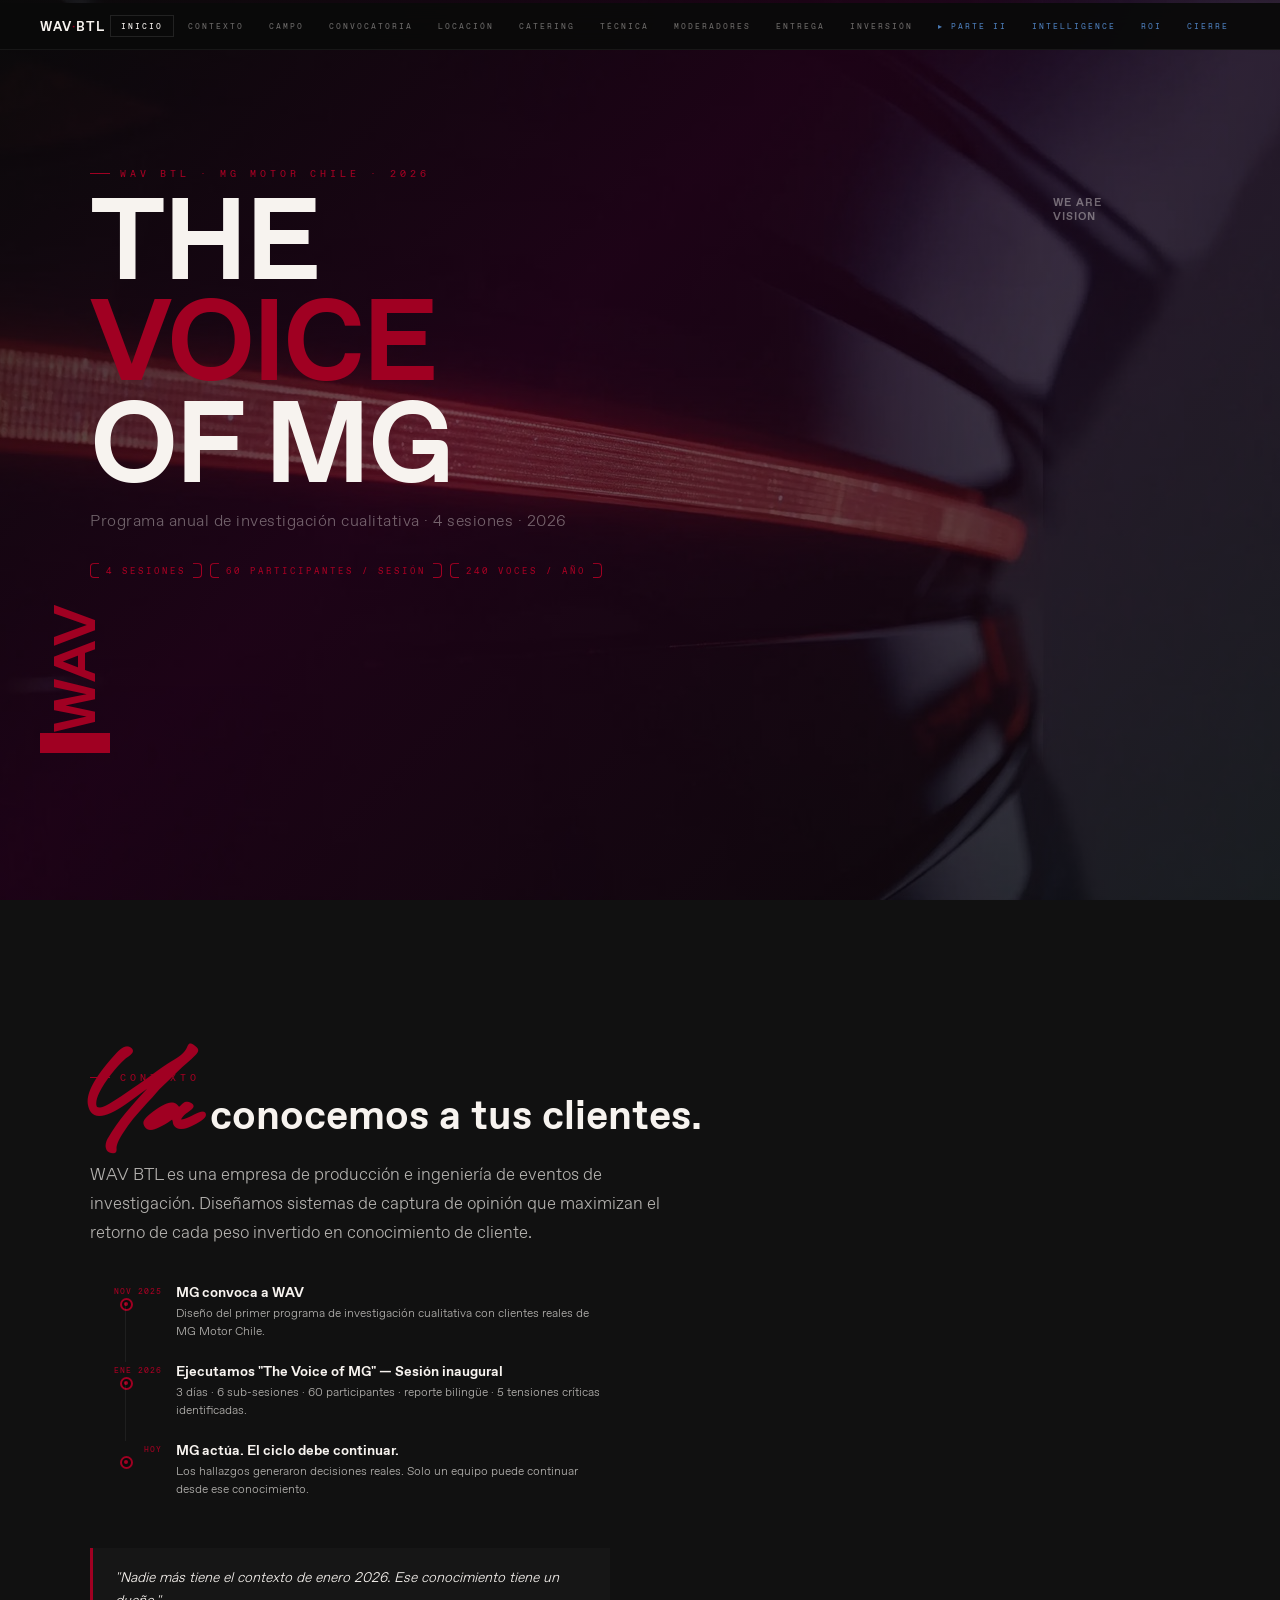
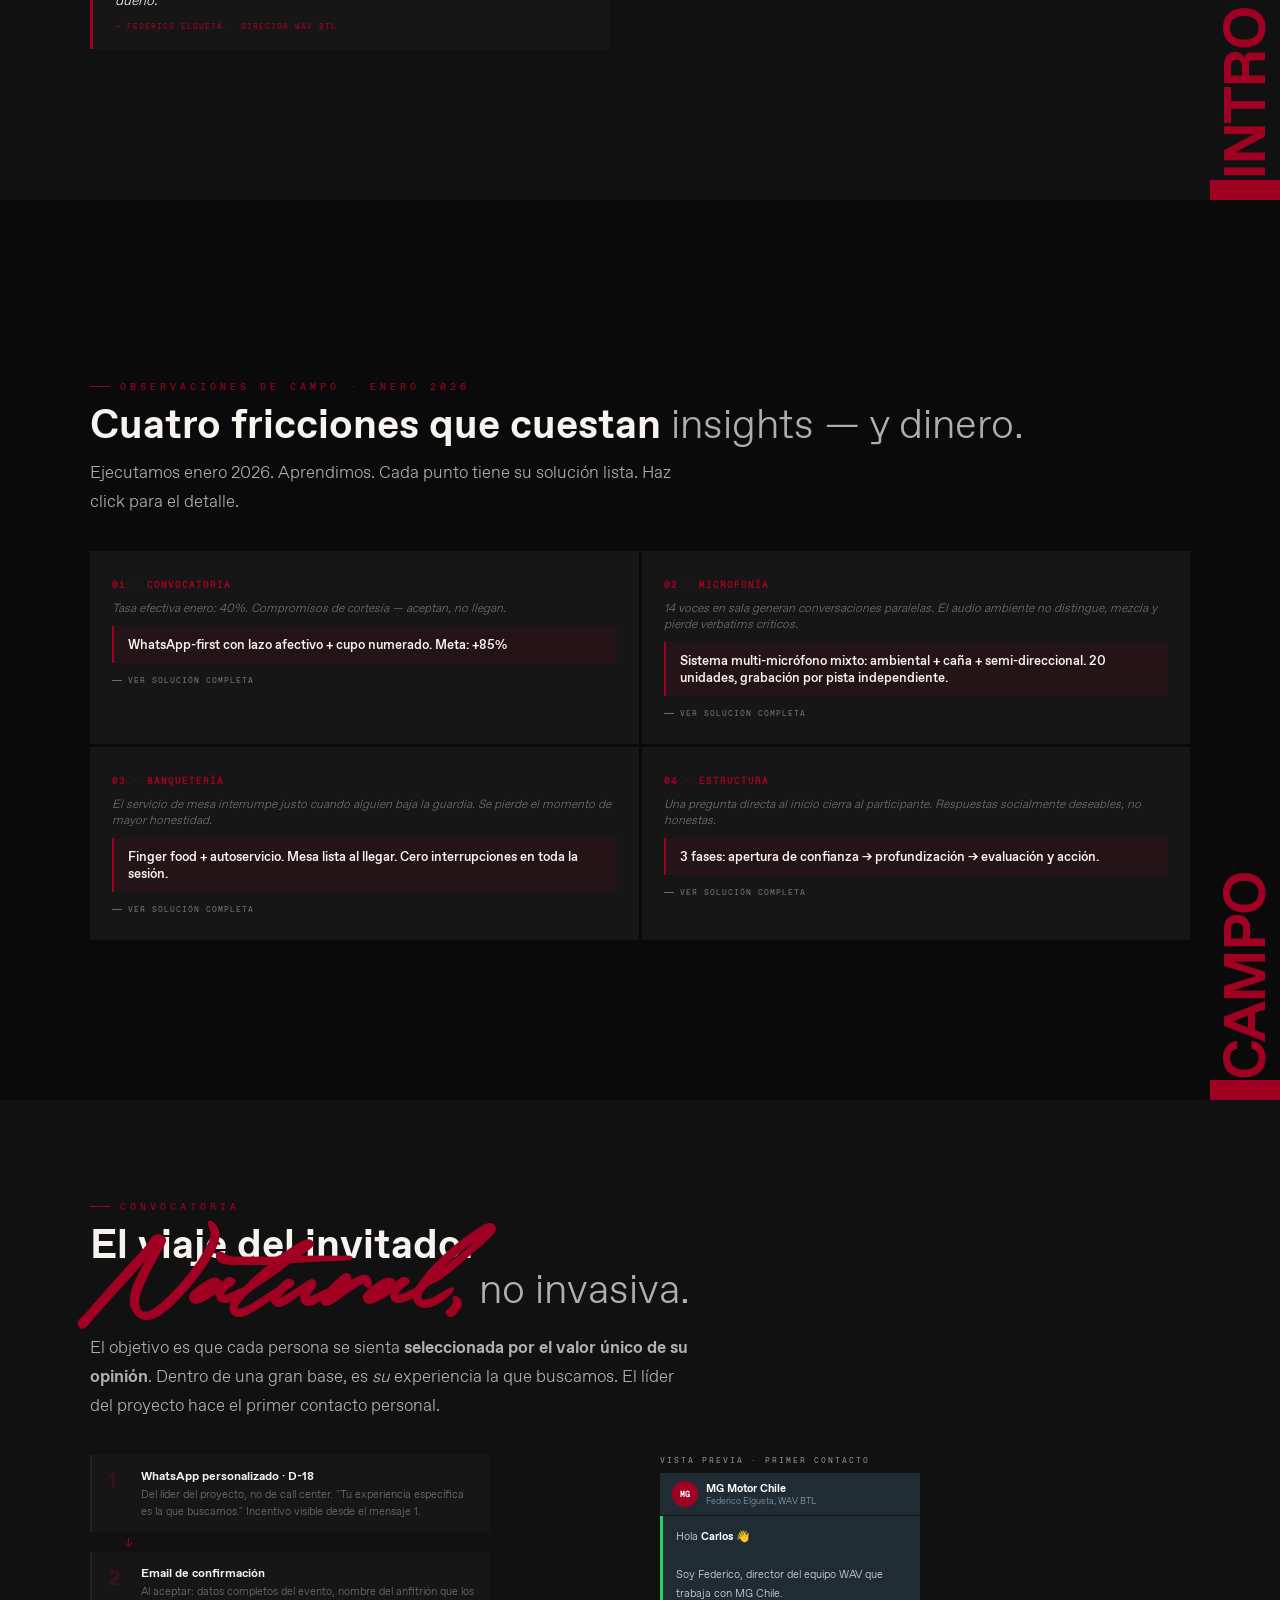
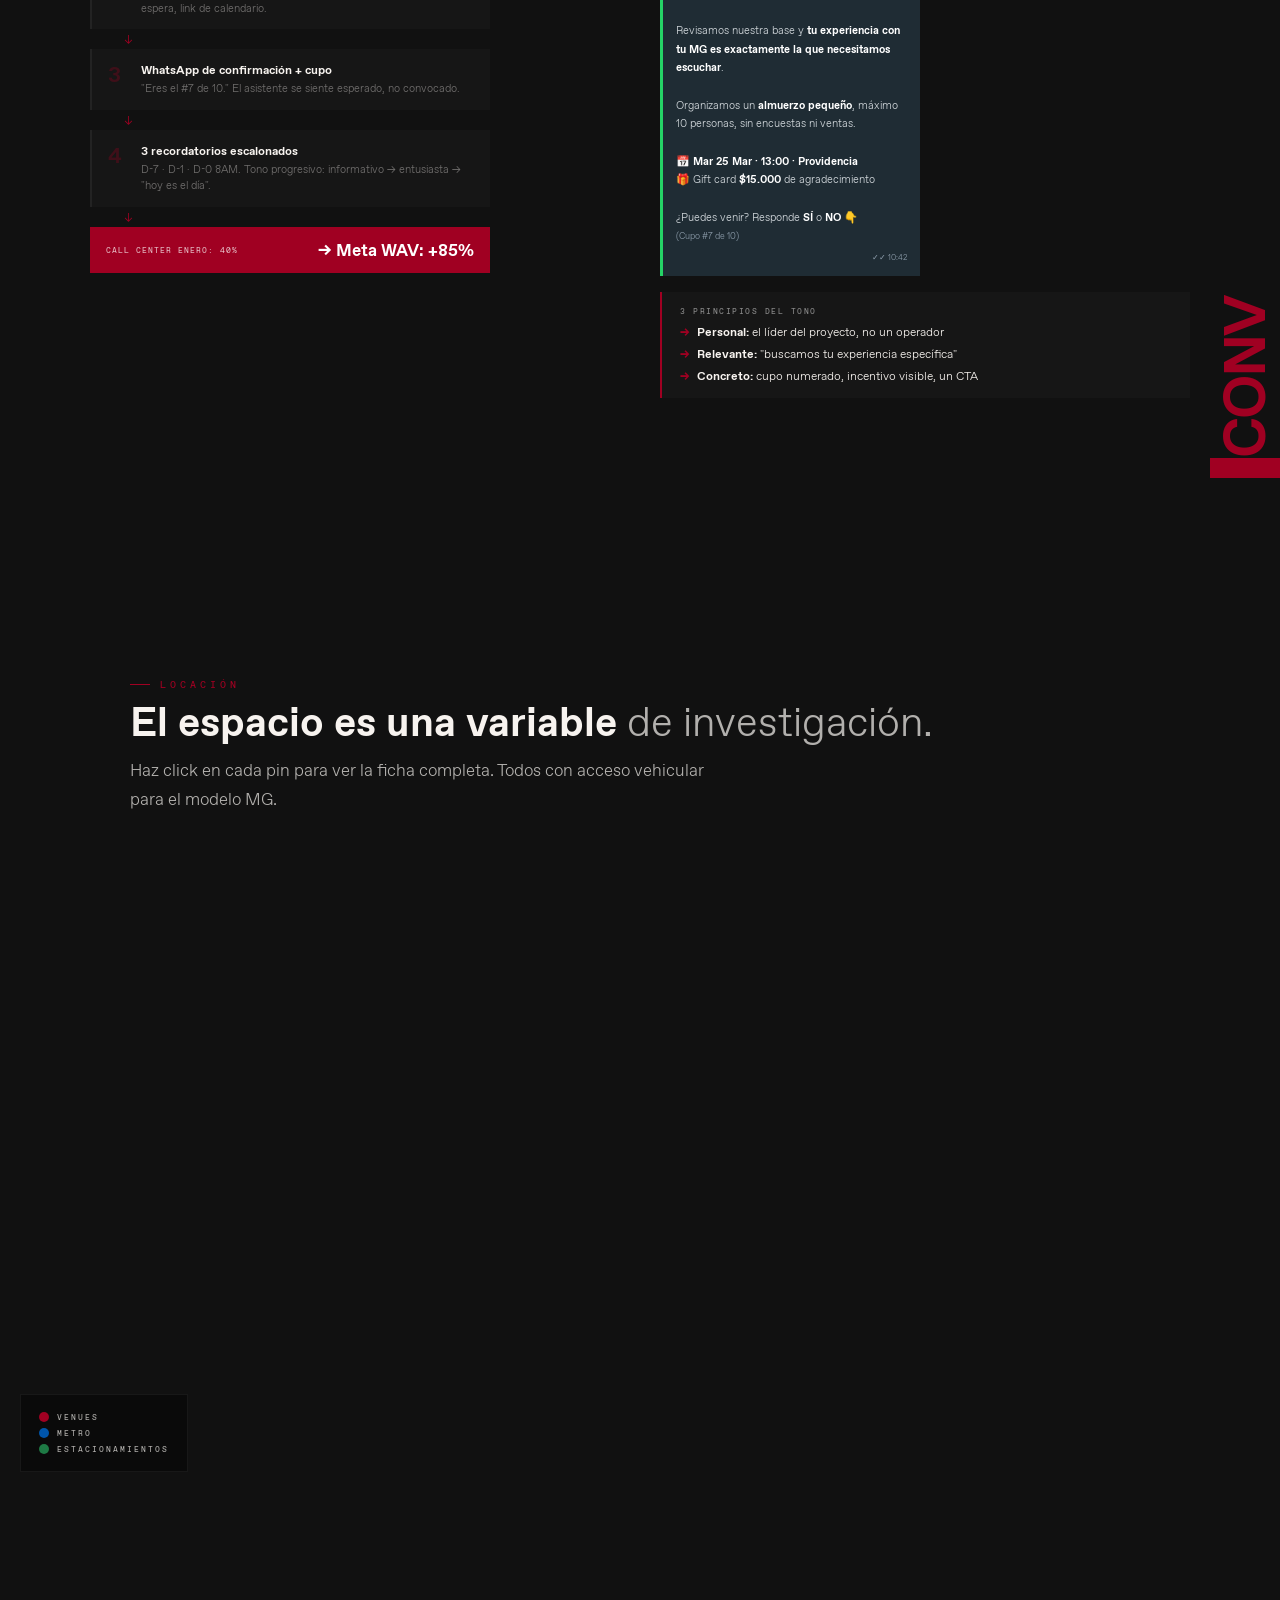
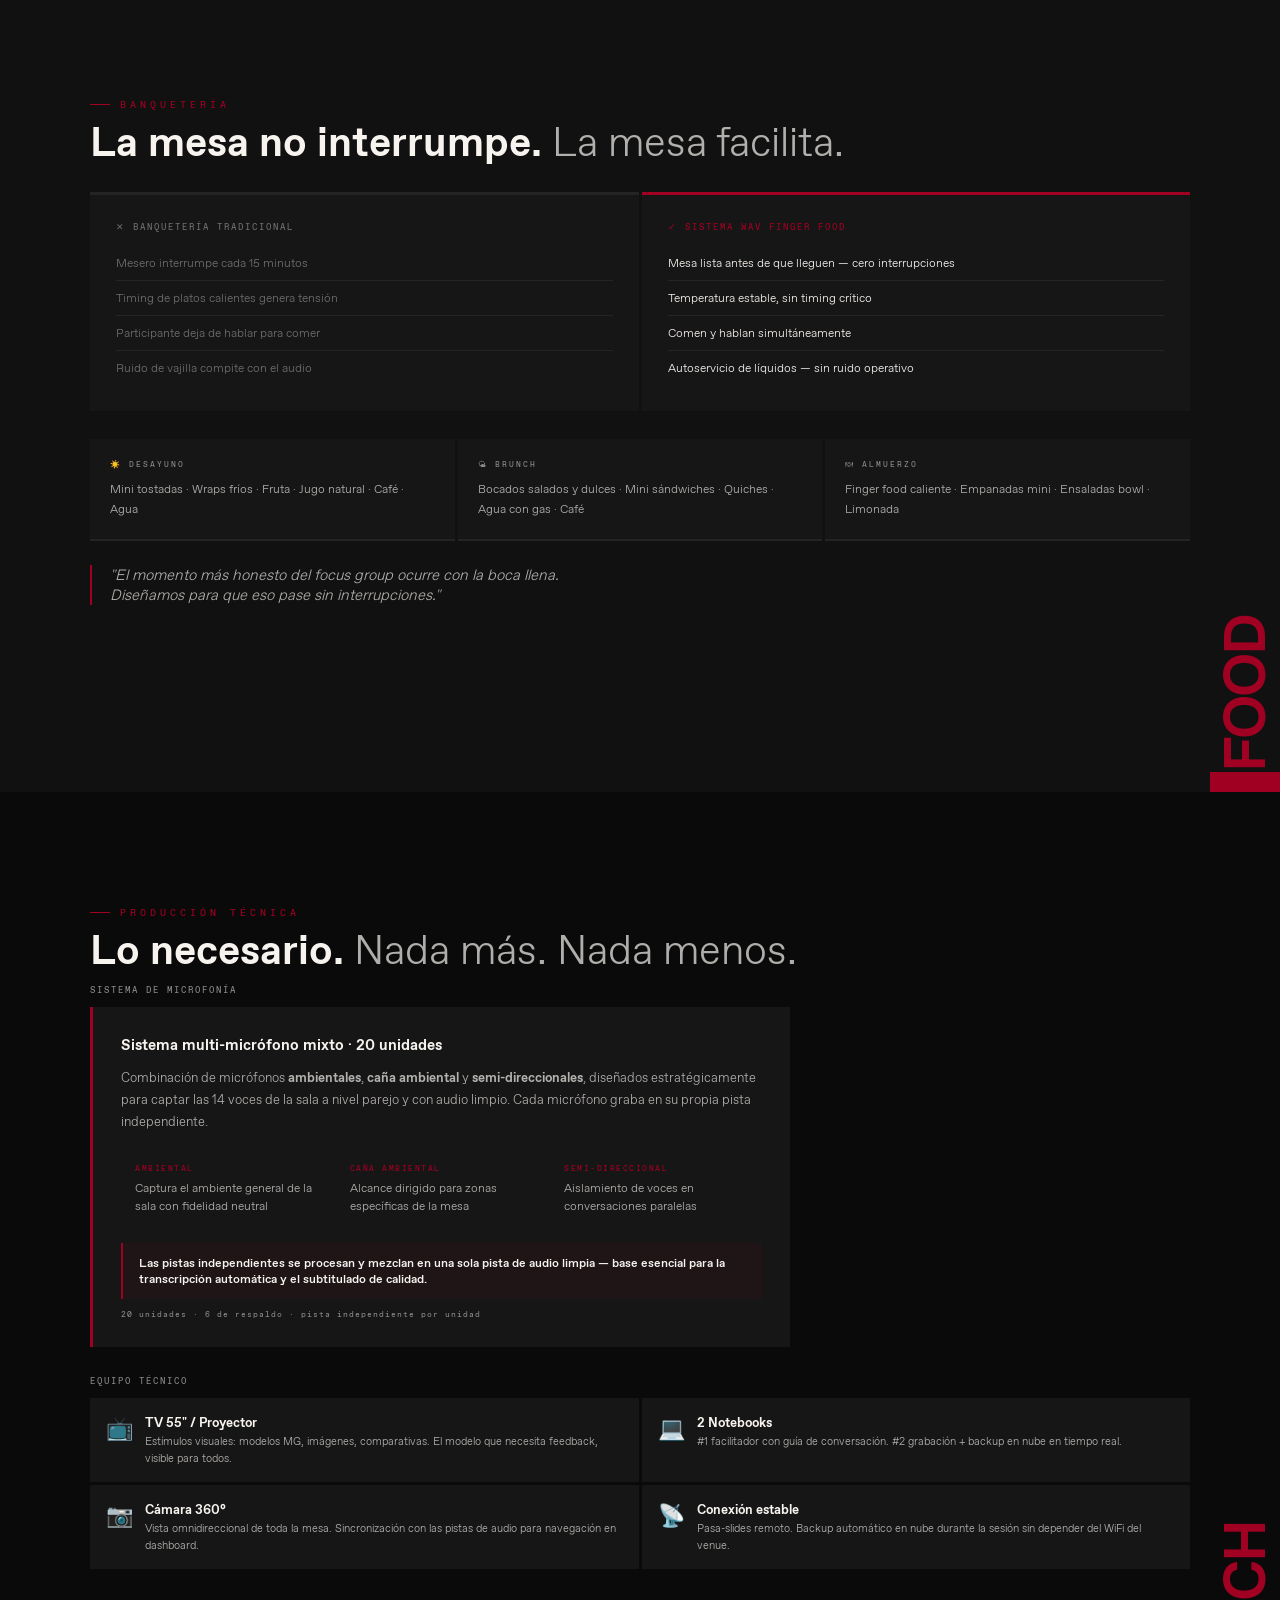
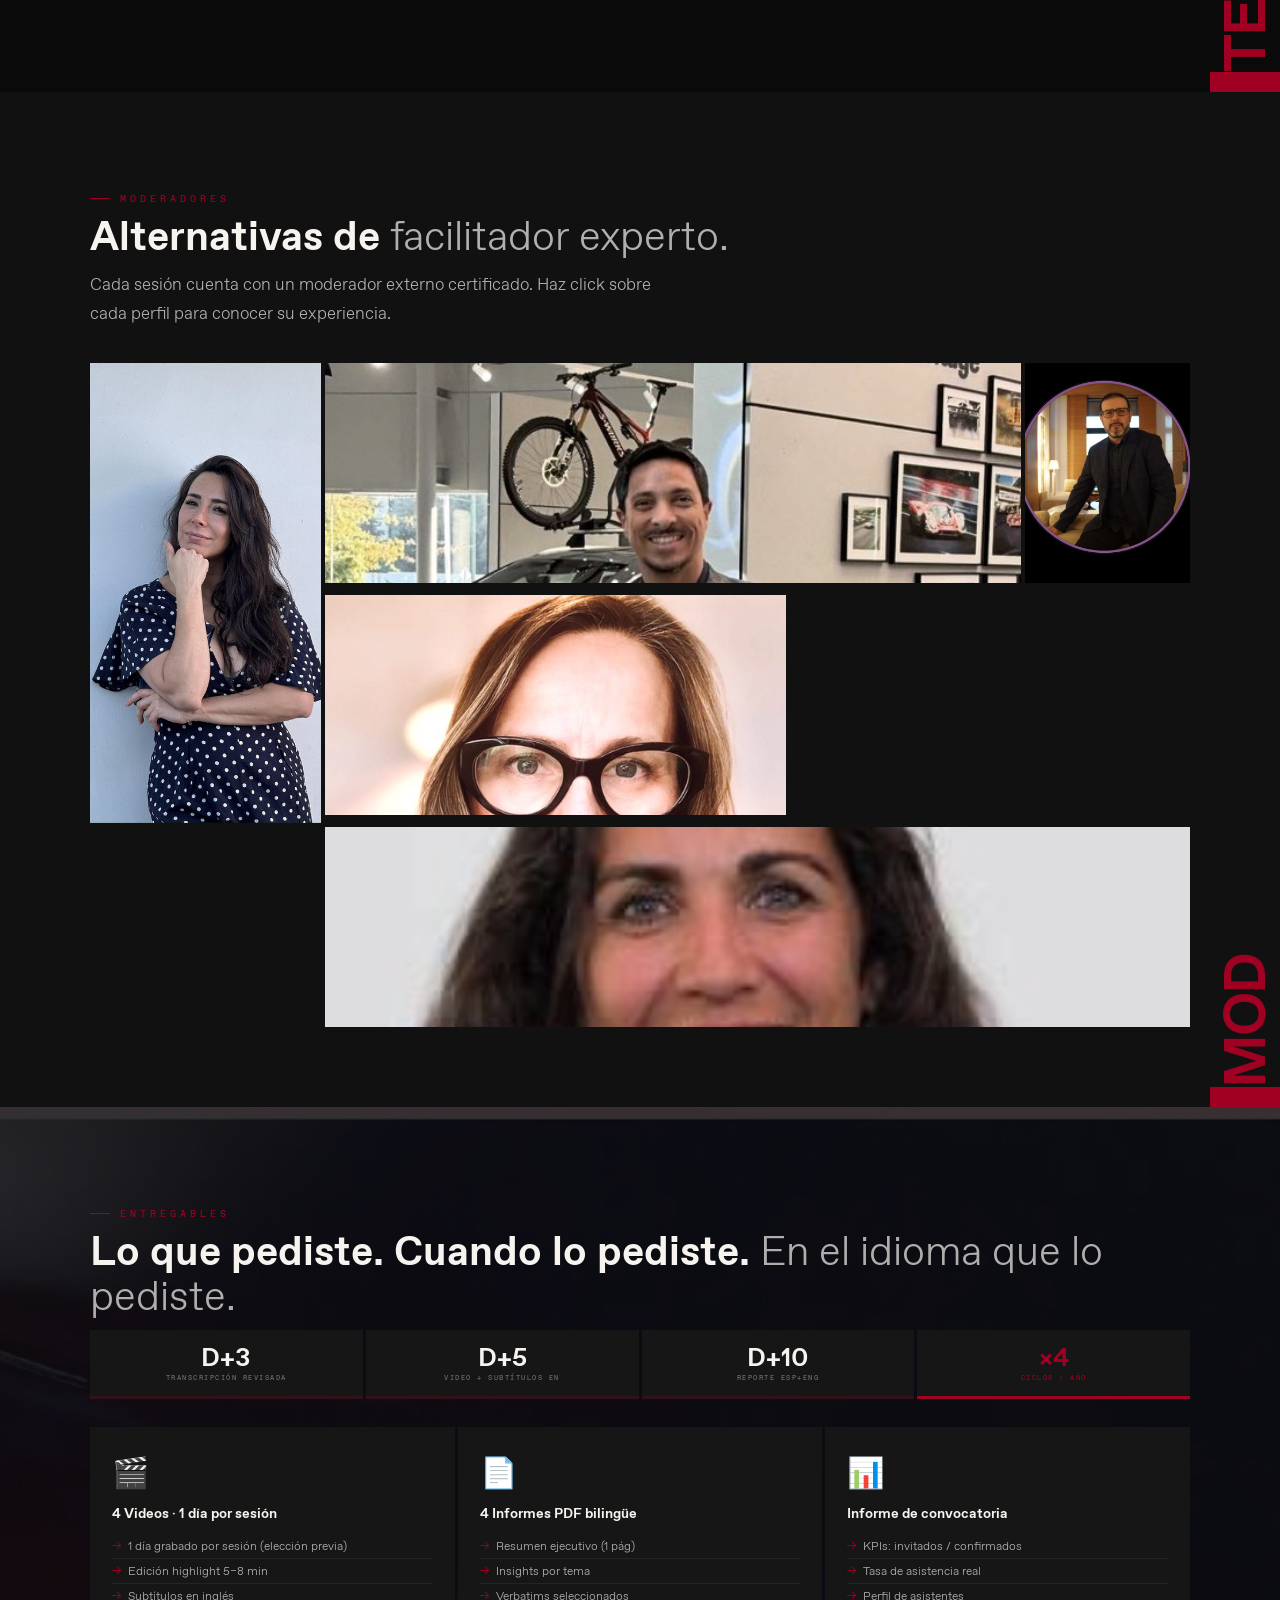
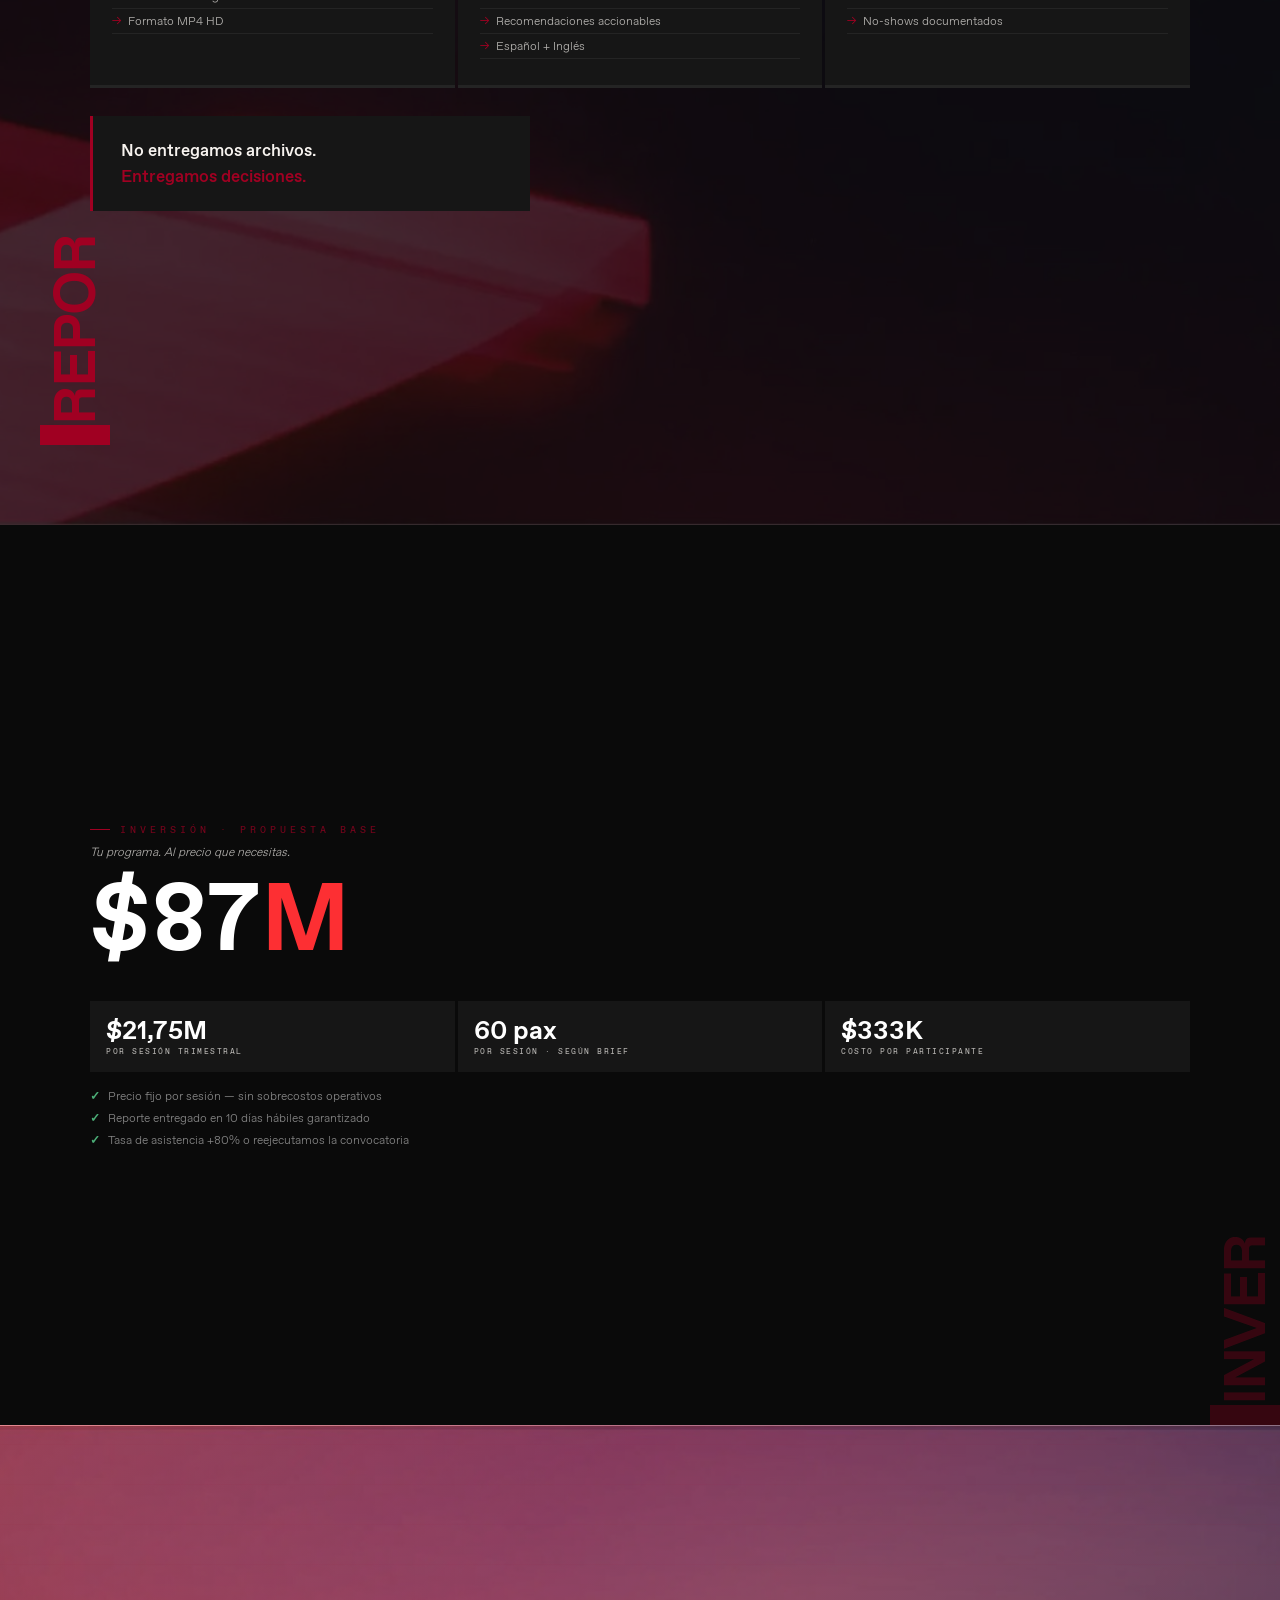
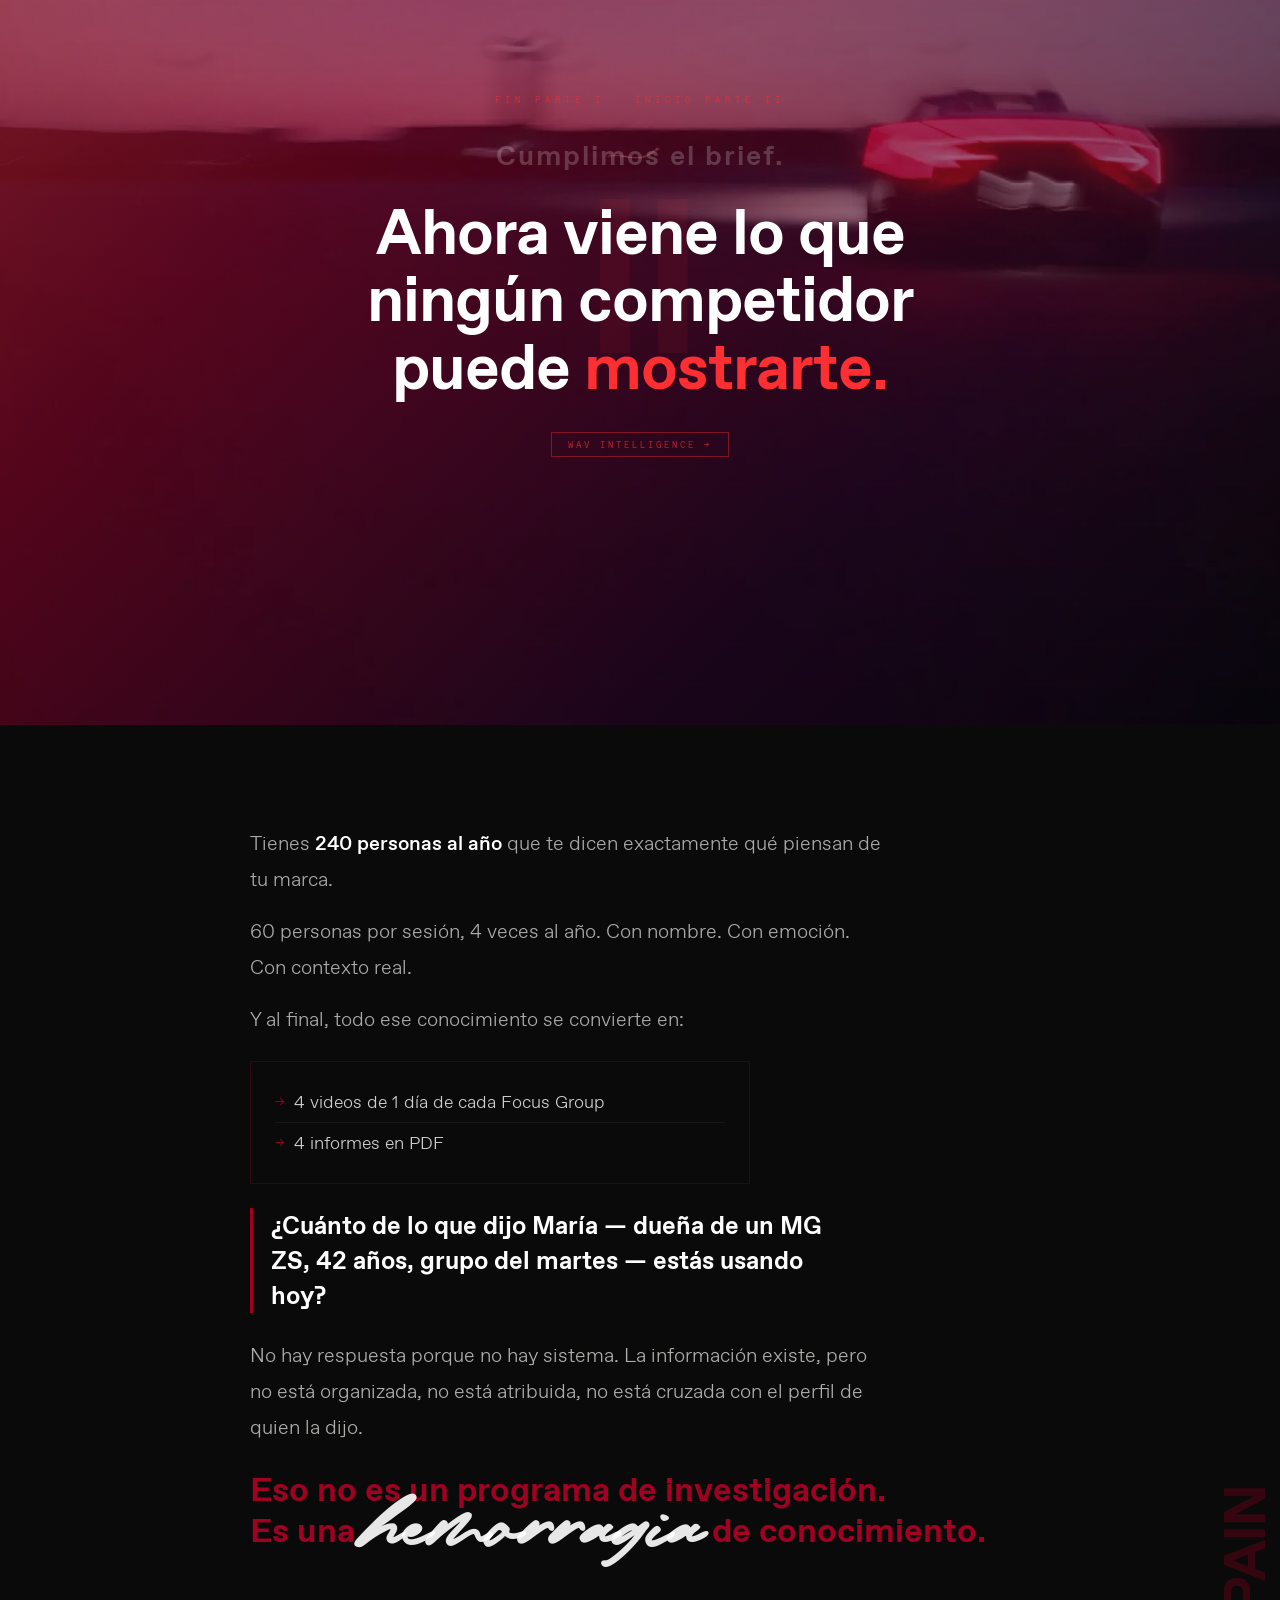
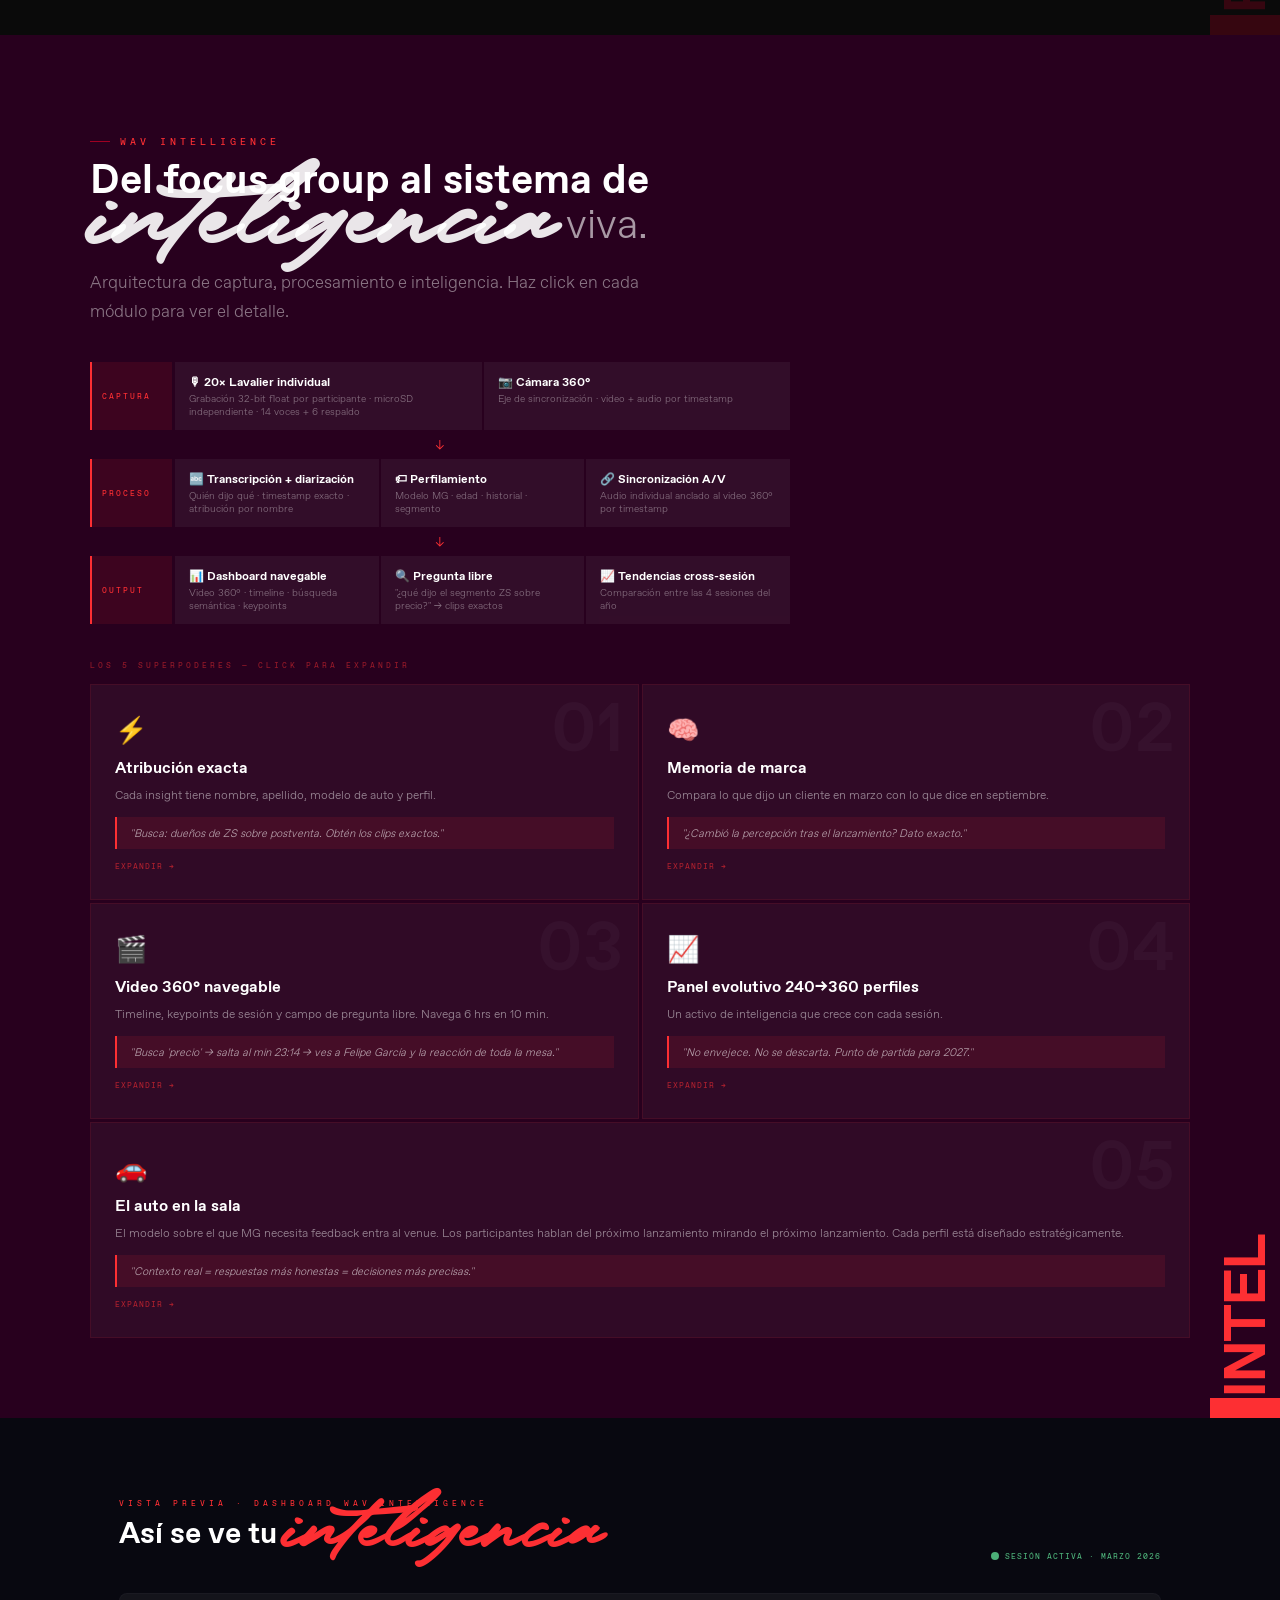
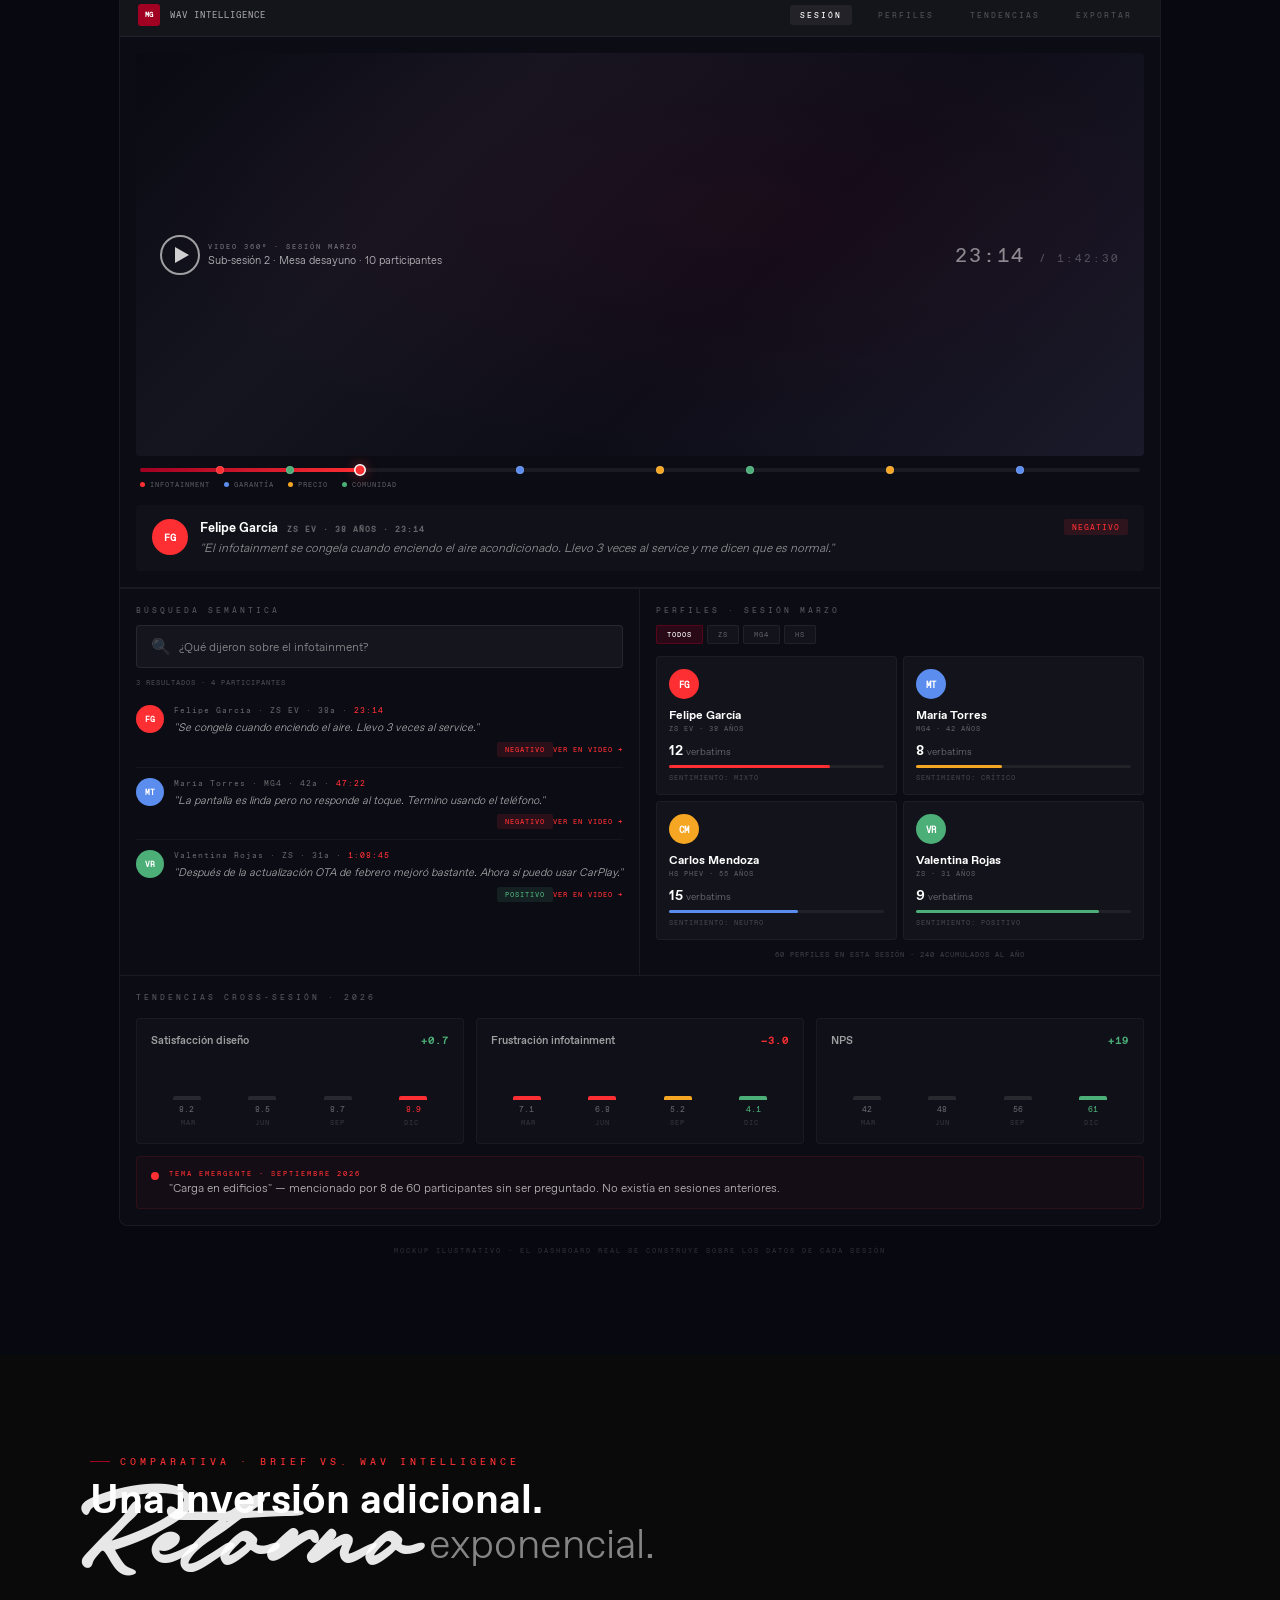
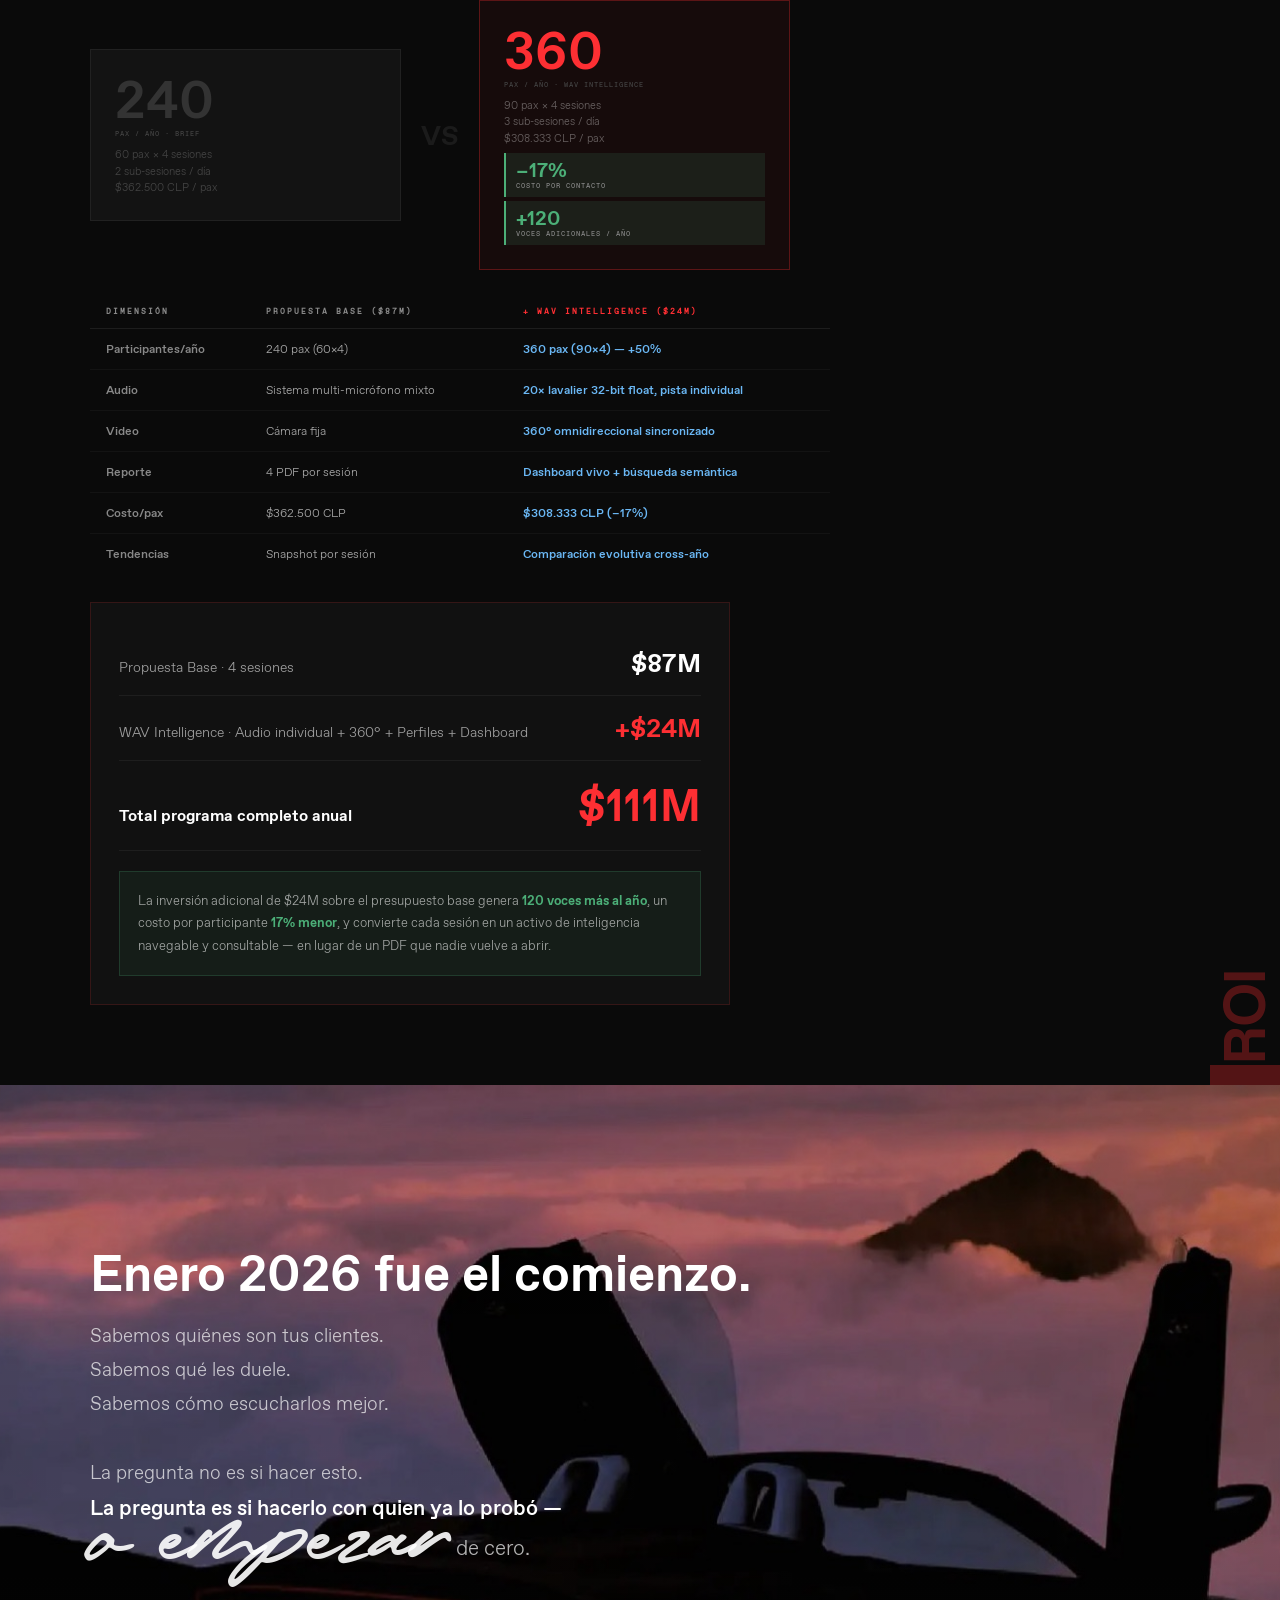
==== commit e2a01430: "feat: dark theme + MG brand photo backgrounds (Phase 1) Complete dark theme transformation with MG b" ====
--- a/docs/index.html
+++ b/docs/index.html
@@ -24,24 +24,28 @@
   --red:#A00022;--burg:#28001E;--smoke:#FD2F33;
   --warm:#F7F3EF;--black:#000;--white:#fff;
   --gray:#888;--lgray:#F0EEEC;--dgray:#0A0A0A;
+  /* Dark theme tokens */
+  --bg-primary:#0A0A0A;--bg-secondary:#111111;--bg-card:#161616;--bg-card-hover:#1C1C1C;
+  --text-primary:#F7F3EF;--text-secondary:rgba(247,243,239,.7);--text-muted:rgba(247,243,239,.4);
+  --border-subtle:rgba(255,255,255,.06);--border-hover:rgba(160,0,34,.4);
   --mono:'FavoritMono',monospace;--sans:'Favorit',sans-serif;
   --script:'Heatwood',cursive;
 }
 *{margin:0;padding:0;box-sizing:border-box}
 html{scroll-behavior:smooth}
-body{background:var(--white);font-family:var(--sans);font-weight:300;overflow-x:hidden}
+body{background:var(--bg-primary);font-family:var(--sans);font-weight:300;overflow-x:hidden;color:var(--text-primary)}
 ::-webkit-scrollbar{width:3px}::-webkit-scrollbar-thumb{background:var(--red)}
 
 /* PROGRESS */
 #prog{position:fixed;top:0;left:0;height:3px;background:var(--red);z-index:300;width:0;transition:width .1s}
 
 /* NAV */
-nav{position:fixed;top:3px;left:0;right:0;z-index:200;display:flex;align-items:center;justify-content:space-between;padding:12px 40px;background:rgba(255,255,255,0.95);backdrop-filter:blur(12px);border-bottom:1px solid rgba(0,0,0,0.06)}
-.nav-logo{font-weight:700;font-size:13px;letter-spacing:1px}
+nav{position:fixed;top:3px;left:0;right:0;z-index:200;display:flex;align-items:center;justify-content:space-between;padding:12px 40px;background:rgba(10,10,10,0.95);backdrop-filter:blur(12px);border-bottom:1px solid var(--border-subtle)}
+.nav-logo{font-weight:700;font-size:13px;letter-spacing:1px;color:var(--text-primary)}
 .nav-logo span{color:var(--red)}
 .nav-links{display:flex;gap:3px;flex-wrap:wrap}
-.nav-link{font-family:var(--mono);font-size:8px;letter-spacing:2px;text-transform:uppercase;padding:5px 10px;color:var(--gray);text-decoration:none;transition:all .2s;border:1px solid transparent}
-.nav-link:hover,.nav-link.active{color:var(--black);border-color:rgba(0,0,0,0.1)}
+.nav-link{font-family:var(--mono);font-size:8px;letter-spacing:2px;text-transform:uppercase;padding:5px 10px;color:var(--text-muted);text-decoration:none;transition:all .2s;border:1px solid transparent}
+.nav-link:hover,.nav-link.active{color:var(--text-primary);border-color:rgba(255,255,255,0.1)}
 .nav-link.p2{color:#4A7AB5}
 .nav-link.p2:hover{color:var(--burg);border-color:rgba(40,0,30,0.2)}
 @media(max-width:900px){nav{padding:10px 20px}.nav-links{display:none}}
@@ -60,14 +64,14 @@
 /* TYPOGRAPHY */
 .label{font-family:var(--mono);font-size:10px;letter-spacing:4px;text-transform:uppercase;color:var(--red);display:flex;align-items:center;gap:10px;margin-bottom:8px}
 .label::before{content:'';display:block;width:20px;height:1px;background:var(--red)}
-.display{font-weight:700;font-size:clamp(52px,9vw,120px);line-height:.88;letter-spacing:-3px;color:var(--black)}
+.display{font-weight:700;font-size:clamp(52px,9vw,120px);line-height:.88;letter-spacing:-3px;color:var(--text-primary)}
 .display .r{color:var(--red)}
-.section-title{font-weight:700;font-size:clamp(22px,3.2vw,42px);line-height:1.1;margin-bottom:12px;color:var(--black)}
-.section-title .light{font-weight:300;color:#555}
+.section-title{font-weight:700;font-size:clamp(22px,3.2vw,42px);line-height:1.1;margin-bottom:12px;color:var(--text-primary)}
+.section-title .light{font-weight:300;color:var(--text-secondary)}
 .section-title-w{color:var(--white)}
 .hw{font-family:var(--script);color:var(--red);line-height:.85}
 .hw-w{color:rgba(255,255,255,.9)}
-.lead{font-size:clamp(13px,1.5vw,17px);font-weight:300;color:#555;line-height:1.7;max-width:600px;margin-bottom:36px}
+.lead{font-size:clamp(13px,1.5vw,17px);font-weight:300;color:var(--text-secondary);line-height:1.7;max-width:600px;margin-bottom:36px}
 /* MG Axis Device — octagonal brackets from brand guidelines */
 .axis{display:inline-flex;align-items:center;padding:6px 16px;font-family:var(--mono);font-size:9px;letter-spacing:3px;text-transform:uppercase;color:var(--red);position:relative}
 .axis::before,.axis::after{content:'';position:absolute;top:50%;width:8px;height:60%;border:1.5px solid var(--red);transform:translateY(-50%)}
@@ -77,57 +81,57 @@
 /* MODAL */
 .modal-overlay{position:fixed;inset:0;z-index:9999;background:rgba(0,0,0,.88);display:flex;align-items:center;justify-content:center;opacity:0;pointer-events:none;visibility:hidden;transition:opacity .3s;padding:20px}
 .modal-overlay.open{opacity:1;pointer-events:auto;visibility:visible}
-.modal-box{background:var(--white);max-width:720px;width:100%;padding:48px;position:relative;transform:translateY(20px);transition:transform .3s;max-height:90vh;overflow-y:auto}
+.modal-box{background:var(--bg-secondary);max-width:720px;width:100%;padding:48px;position:relative;transform:translateY(20px);transition:transform .3s;max-height:90vh;overflow-y:auto}
 .modal-overlay.open .modal-box{transform:translateY(0)}
-.modal-close{position:absolute;top:18px;right:22px;font-family:var(--mono);font-size:10px;letter-spacing:2px;cursor:pointer;color:var(--gray);background:none;border:none;text-transform:uppercase}
+.modal-close{position:absolute;top:18px;right:22px;font-family:var(--mono);font-size:10px;letter-spacing:2px;cursor:pointer;color:var(--text-muted);background:none;border:none;text-transform:uppercase}
 .modal-close:hover{color:var(--red)}
 .modal-tag{font-family:var(--mono);font-size:9px;letter-spacing:3px;text-transform:uppercase;color:var(--red);margin-bottom:14px}
-.modal-title{font-size:22px;font-weight:700;margin-bottom:14px;line-height:1.2}
-.modal-body{font-size:13px;color:#444;line-height:1.8;font-weight:300}
+.modal-title{font-size:22px;font-weight:700;margin-bottom:14px;line-height:1.2;color:var(--text-primary)}
+.modal-body{font-size:13px;color:var(--text-secondary);line-height:1.8;font-weight:300}
 .modal-body p{margin-bottom:12px}
 .modal-body ul{padding-left:20px;margin-bottom:12px}
 .modal-body li{margin-bottom:7px}
-.modal-body strong{color:var(--black);font-weight:600}
-.modal-hl{padding:14px 18px;background:var(--lgray);border-left:3px solid var(--red);margin:14px 0;font-weight:400;color:var(--black);font-size:13px}
+.modal-body strong{color:var(--text-primary);font-weight:600}
+.modal-hl{padding:14px 18px;background:var(--bg-card);border-left:3px solid var(--red);margin:14px 0;font-weight:400;color:var(--text-primary);font-size:13px}
 .modal-photo{width:100%;height:200px;object-fit:cover;margin-bottom:20px}
 .modal-meta{display:grid;grid-template-columns:1fr 1fr;gap:8px;margin:16px 0}
-.meta-item{background:var(--lgray);padding:10px 14px}
-.meta-label{font-family:var(--mono);font-size:8px;letter-spacing:2px;text-transform:uppercase;color:var(--gray);margin-bottom:3px}
-.meta-value{font-size:13px;font-weight:600;color:var(--black)}
+.meta-item{background:var(--bg-card);padding:10px 14px}
+.meta-label{font-family:var(--mono);font-size:8px;letter-spacing:2px;text-transform:uppercase;color:var(--text-muted);margin-bottom:3px}
+.meta-value{font-size:13px;font-weight:600;color:var(--text-primary)}
 
 /* CARDS / GRID */
 .grid-2{display:grid;grid-template-columns:1fr 1fr;gap:3px}
 .grid-3{display:grid;grid-template-columns:1fr 1fr 1fr;gap:3px}
 @media(max-width:768px){.grid-2,.grid-3{grid-template-columns:1fr}}
-.card{background:var(--lgray);padding:26px 22px;border-top:2px solid transparent;transition:border-color .2s;cursor:pointer;position:relative}
-.card:hover{border-top-color:var(--red)}
+.card{background:var(--bg-card);padding:26px 22px;border-top:2px solid transparent;transition:all .2s;cursor:pointer;position:relative}
+.card:hover{border-top-color:var(--red);background:var(--bg-card-hover)}
 .card::after{content:'→';position:absolute;bottom:14px;right:18px;font-size:12px;color:var(--red);opacity:0;transition:opacity .2s}
 .card:hover::after{opacity:1}
 .card h4{font-family:var(--mono);font-size:9px;letter-spacing:2px;text-transform:uppercase;color:var(--red);margin-bottom:10px}
-.card p{font-size:13px;color:#555;line-height:1.6;font-weight:300}
-.card .prob{color:#aaa;font-size:12px;margin-bottom:10px;font-style:italic}
-.card .fix{font-size:13px;color:var(--black);font-weight:500;padding:10px 14px;background:rgba(160,0,34,.05);border-left:2px solid var(--red);margin-top:10px}
-.card .hint{font-family:var(--mono);font-size:8px;letter-spacing:1px;color:var(--gray);text-transform:uppercase;margin-top:12px;display:flex;align-items:center;gap:6px}
-.card .hint::before{content:'';display:block;width:10px;height:1px;background:var(--gray)}
+.card p{font-size:13px;color:var(--text-secondary);line-height:1.6;font-weight:300}
+.card .prob{color:var(--text-muted);font-size:12px;margin-bottom:10px;font-style:italic}
+.card .fix{font-size:13px;color:var(--text-primary);font-weight:500;padding:10px 14px;background:rgba(160,0,34,.1);border-left:2px solid var(--red);margin-top:10px}
+.card .hint{font-family:var(--mono);font-size:8px;letter-spacing:1px;color:var(--text-muted);text-transform:uppercase;margin-top:12px;display:flex;align-items:center;gap:6px}
+.card .hint::before{content:'';display:block;width:10px;height:1px;background:var(--text-muted)}
 
 /* TIMELINE */
 .timeline{display:flex;flex-direction:column;max-width:520px}
 .titem{display:grid;grid-template-columns:72px 1fr;gap:14px;padding-bottom:22px;position:relative}
-.titem::before{content:'';position:absolute;left:35px;top:20px;bottom:0;width:1px;background:rgba(0,0,0,.06)}
+.titem::before{content:'';position:absolute;left:35px;top:20px;bottom:0;width:1px;background:var(--border-subtle)}
 .titem:last-child::before{display:none}
 .tdate{font-family:var(--mono);font-size:8px;color:var(--red);letter-spacing:1px;text-align:right;padding-top:3px}
-.tdot{width:13px;height:13px;border:2px solid var(--red);border-radius:50%;margin:2px auto 0;z-index:1;background:white;display:flex;align-items:center;justify-content:center}
+.tdot{width:13px;height:13px;border:2px solid var(--red);border-radius:50%;margin:2px auto 0;z-index:1;background:var(--bg-primary);display:flex;align-items:center;justify-content:center}
 .tdot::after{content:'';width:4px;height:4px;background:var(--red);border-radius:50%}
-.tcont h4{font-size:14px;font-weight:600;margin-bottom:3px}
-.tcont p{font-size:12px;color:#777;font-weight:300;line-height:1.5}
+.tcont h4{font-size:14px;font-weight:600;margin-bottom:3px;color:var(--text-primary)}
+.tcont p{font-size:12px;color:var(--text-secondary);font-weight:300;line-height:1.5}
 
 /* FLOW */
 .flow{display:flex;flex-direction:column;max-width:400px}
-.fstep{display:flex;gap:13px;padding:13px 16px;background:var(--lgray);border-left:2px solid rgba(0,0,0,.06);cursor:pointer}
+.fstep{display:flex;gap:13px;padding:13px 16px;background:var(--bg-card);border-left:2px solid var(--border-subtle);cursor:pointer}
 .fstep:hover{border-left-color:var(--red)}
-.fnum{font-weight:700;font-size:22px;color:rgba(160,0,34,.2);flex-shrink:0;width:20px;line-height:1.2}
-.fstep h4{font-size:12px;font-weight:600;margin-bottom:2px}
-.fstep p{font-size:11px;color:#888;font-weight:300;line-height:1.5}
+.fnum{font-weight:700;font-size:22px;color:rgba(160,0,34,.3);flex-shrink:0;width:20px;line-height:1.2}
+.fstep h4{font-size:12px;font-weight:600;margin-bottom:2px;color:var(--text-primary)}
+.fstep p{font-size:11px;color:var(--text-muted);font-weight:300;line-height:1.5}
 .farrow{padding:2px 0 2px 34px;color:var(--red);font-size:12px}
 .fkpi{background:var(--red);padding:12px 16px;display:flex;justify-content:space-between;align-items:center}
 .fkpi span{font-family:var(--mono);font-size:8px;letter-spacing:1px;color:rgba(255,255,255,.7);text-transform:uppercase}
@@ -145,35 +149,35 @@
 
 /* TECH */
 .tech-grid{display:grid;grid-template-columns:1fr 1fr;gap:3px}
-.tech-item{display:flex;gap:12px;padding:16px;background:var(--lgray)}
+.tech-item{display:flex;gap:12px;padding:16px;background:var(--bg-card)}
 .tech-icon{font-size:22px;flex-shrink:0}
-.tech-name{font-size:13px;font-weight:600;margin-bottom:2px}
-.tech-desc{font-size:11px;color:#777;font-weight:300;line-height:1.5}
+.tech-name{font-size:13px;font-weight:600;margin-bottom:2px;color:var(--text-primary)}
+.tech-desc{font-size:11px;color:var(--text-secondary);font-weight:300;line-height:1.5}
 @media(max-width:768px){.tech-grid{grid-template-columns:1fr}}
 
 /* DELIVER */
 .deliver-grid{display:grid;grid-template-columns:repeat(3,1fr);gap:3px}
-.deliver-card{background:var(--lgray);padding:26px 22px;border-bottom:3px solid rgba(0,0,0,.06);cursor:pointer}
+.deliver-card{background:var(--bg-card);padding:26px 22px;border-bottom:3px solid var(--border-subtle);cursor:pointer}
 .deliver-card:hover{border-bottom-color:var(--red)}
 .deliver-icon{font-size:30px;margin-bottom:12px}
-.deliver-title{font-size:14px;font-weight:700;margin-bottom:12px}
+.deliver-title{font-size:14px;font-weight:700;margin-bottom:12px;color:var(--text-primary)}
 .deliver-list{list-style:none}
-.deliver-list li{font-size:12px;color:#666;padding:4px 0;border-bottom:1px solid rgba(0,0,0,.04);display:flex;gap:7px;font-weight:300}
+.deliver-list li{font-size:12px;color:var(--text-secondary);padding:4px 0;border-bottom:1px solid var(--border-subtle);display:flex;gap:7px;font-weight:300}
 .deliver-list li::before{content:'→';color:var(--red);flex-shrink:0}
 .td-strip{display:flex;gap:3px;margin-bottom:28px}
-.td-step{flex:1;background:var(--lgray);padding:14px;text-align:center;border-bottom:3px solid rgba(160,0,34,.12)}
-.td-day{font-weight:700;font-size:26px;color:var(--black);line-height:1}
-.td-label{font-family:var(--mono);font-size:7px;letter-spacing:1.5px;text-transform:uppercase;color:var(--gray);margin-top:3px}
+.td-step{flex:1;background:var(--bg-card);padding:14px;text-align:center;border-bottom:3px solid rgba(160,0,34,.2)}
+.td-day{font-weight:700;font-size:26px;color:var(--text-primary);line-height:1}
+.td-label{font-family:var(--mono);font-size:7px;letter-spacing:1.5px;text-transform:uppercase;color:var(--text-muted);margin-top:3px}
 .td-step:last-child{border-bottom-color:var(--red)}
 @media(max-width:768px){.deliver-grid{grid-template-columns:1fr}}
 
 /* MAP */
-#map-section{min-height:100vh;padding:100px 0 0;background:#F0EEEC}
+#map-section{min-height:100vh;padding:100px 0 0;background:var(--bg-secondary)}
 #map-header{padding:0 40px 32px;max-width:1100px;margin:0 auto}
 #map-container{height:70vh;position:relative}
 #leaflet-map{height:100%;width:100%}
-.map-legend{position:absolute;bottom:20px;left:20px;z-index:500;background:rgba(255,255,255,.95);padding:14px 18px;font-family:'FavoritMono',monospace;font-size:8px;letter-spacing:2px;text-transform:uppercase}
-.map-legend-item{display:flex;align-items:center;gap:8px;padding:3px 0;color:#555}
+.map-legend{position:absolute;bottom:20px;left:20px;z-index:500;background:rgba(10,10,10,.9);padding:14px 18px;font-family:'FavoritMono',monospace;font-size:8px;letter-spacing:2px;text-transform:uppercase;border:1px solid var(--border-subtle)}
+.map-legend-item{display:flex;align-items:center;gap:8px;padding:3px 0;color:var(--text-secondary)}
 .map-legend-dot{width:10px;height:10px;border-radius:50%;flex-shrink:0}
 /* Custom Leaflet marker */
 .venue-marker{width:32px;height:32px;background:var(--red);border:2px solid white;border-radius:50%;display:flex;align-items:center;justify-content:center;font-weight:700;font-size:11px;color:white;cursor:pointer;box-shadow:0 2px 8px rgba(0,0,0,.3);transition:transform .2s}
@@ -279,7 +283,7 @@
 
 /* MOD MOSAIC */
 .mod-mosaic{display:grid;grid-template-columns:1fr 2fr 1fr;grid-template-rows:auto auto;gap:4px;margin-top:28px}
-.mod-card{position:relative;overflow:hidden;cursor:pointer;background:var(--lgray);min-height:200px}
+.mod-card{position:relative;overflow:hidden;cursor:pointer;background:var(--bg-card);min-height:200px}
 .mod-card:hover .mod-overlay{opacity:1}
 .mod-card:hover img{transform:scale(1.04)}
 .mod-overlay{position:absolute;inset:0;background:linear-gradient(to top,rgba(160,0,34,.92) 0%,rgba(40,0,30,.3) 55%,transparent 100%);opacity:0;pointer-events:none;transition:opacity .3s;display:flex;flex-direction:column;justify-content:flex-end;padding:20px}
@@ -377,6 +381,22 @@
 .dash-emerging{display:flex;align-items:flex-start;gap:10px;padding:12px 14px;background:rgba(253,47,51,.04);border:1px solid rgba(253,47,51,.1);border-radius:4px;margin-top:12px}
 .dash-emerging-dot{width:8px;height:8px;border-radius:50%;background:var(--smoke);flex-shrink:0;margin-top:3px;animation:pulse 2s ease infinite}
 @keyframes pulse{0%,100%{opacity:1}50%{opacity:.3}}
+
+/* SECTION PHOTO BACKGROUNDS — MG brand photos (no text) */
+.bg-hero{background:url('img/led_closeup.jpg') center center/cover no-repeat;position:relative}
+.bg-hero::before{content:'';position:absolute;inset:0;background:linear-gradient(135deg,rgba(10,10,10,.82) 0%,rgba(40,0,30,.65) 40%,rgba(10,10,10,.7) 100%);z-index:0}
+.bg-hero>.inner,.bg-hero>.stag{position:relative;z-index:1}
+.bg-neon{background:url('img/neon_clean.jpg') center center/cover no-repeat;position:relative}
+.bg-neon::before{content:'';position:absolute;inset:0;background:rgba(10,10,10,.7);z-index:0}
+.bg-neon>*{position:relative;z-index:1}
+.bg-partbreak{background:url('img/motion_sunset.jpg') center center/cover no-repeat}
+.bg-partbreak .part-break-bg{opacity:.5}
+.bg-cierre{background:url('img/car_sunset.jpg') center center/cover no-repeat;position:relative}
+.bg-cierre::before{content:'';position:absolute;inset:0;background:linear-gradient(to bottom,rgba(0,0,0,.3) 0%,rgba(0,0,0,.2) 50%,rgba(10,10,10,.55) 100%);z-index:0}
+.bg-cierre>*{position:relative;z-index:1}
+.bg-entregables{background:url('img/neon_clean.jpg') center center/cover no-repeat;position:relative}
+.bg-entregables::before{content:'';position:absolute;inset:0;background:rgba(10,10,10,.75);z-index:0}
+.bg-entregables>.inner,.bg-entregables>.stag{position:relative;z-index:1}
 
 /* ANIM */
 @keyframes fadeUp{from{opacity:0;transform:translateY(24px)}to{opacity:1;transform:translateY(0)}}
@@ -412,23 +432,23 @@
 </nav>
 
 <!-- ═══ SLIDE 1 — HERO ═════════════════════════════ -->
-<section id="hero" style="background:var(--white)">
+<section id="hero" class="bg-hero">
   <div class="inner">
     <div class="label anim">WAV BTL · MG Motor Chile · 2026</div>
     <div class="display anim anim-d1">THE<br><span class="r">VOICE</span><br>OF MG</div>
-    <p style="font-size:clamp(12px,1.4vw,16px);color:#888;font-weight:300;margin:18px 0 28px;letter-spacing:.5px" class="anim anim-d2">Programa anual de investigación cualitativa · 4 sesiones · 2026</p>
+    <p style="font-size:clamp(12px,1.4vw,16px);color:var(--text-muted);font-weight:300;margin:18px 0 28px;letter-spacing:.5px" class="anim anim-d2">Programa anual de investigación cualitativa · 4 sesiones · 2026</p>
     <div style="display:flex;flex-wrap:wrap;gap:8px" class="anim anim-d3">
       <div class="axis">4 sesiones</div>
       <div class="axis">60 participantes / sesión</div>
       <div class="axis">240 voces / año</div>
     </div>
-    <div style="position:absolute;top:28px;right:88px;font-weight:700;font-size:11px;letter-spacing:1px;color:var(--black)">WE ARE<br>VISION</div>
+    <div style="position:absolute;top:28px;right:88px;font-weight:700;font-size:11px;letter-spacing:1px;color:var(--text-muted)">WE ARE<br>VISION</div>
   </div>
   <div class="stag"><div class="stag-word">WAV</div><div class="stag-bar"></div></div>
 </section>
 
 <!-- ═══ SLIDE 2 — CONTEXTO ═══════════════════════ -->
-<section id="contexto" style="background:#F8F6F4">
+<section id="contexto" style="background:var(--bg-secondary)">
   <div class="inner">
     <div class="label anim">Contexto</div>
     <div class="section-title anim anim-d1"><span class="hw" style="font-size:1.5em">Ya</span> conocemos a tus clientes.</div>
@@ -447,8 +467,8 @@
         <div class="tcont"><h4>MG actúa. El ciclo debe continuar.</h4><p>Los hallazgos generaron decisiones reales. Solo un equipo puede continuar desde ese conocimiento.</p></div>
       </div>
     </div>
-    <div style="margin-top:28px;padding:18px 22px;background:white;border-left:3px solid var(--red);max-width:520px" class="anim anim-d4">
-      <p style="font-size:14px;color:#333;font-style:italic;line-height:1.7">"Nadie más tiene el contexto de enero 2026. Ese conocimiento tiene un dueño."</p>
+    <div style="margin-top:28px;padding:18px 22px;background:var(--bg-card);border-left:3px solid var(--red);max-width:520px" class="anim anim-d4">
+      <p style="font-size:14px;color:var(--text-primary);font-style:italic;line-height:1.7">"Nadie más tiene el contexto de enero 2026. Ese conocimiento tiene un dueño."</p>
       <p style="font-family:var(--mono);font-size:8px;letter-spacing:1px;color:var(--red);margin-top:8px;text-transform:uppercase">— Federico Elgueta · Director WAV BTL</p>
     </div>
   </div>
@@ -492,7 +512,7 @@
 </section>
 
 <!-- ═══ SLIDE 4 — CONVOCATORIA ════════════════════ -->
-<section id="convocatoria" style="background:#F8F6F4">
+<section id="convocatoria" style="background:var(--bg-secondary)">
   <div class="inner">
     <div class="label anim">Convocatoria</div>
     <div class="section-title anim anim-d1">
@@ -519,7 +539,7 @@
           <div class="msg-head"><div class="msg-av">MG</div><div><div class="msg-name">MG Motor Chile</div><div class="msg-status">Federico Elgueta, WAV BTL</div></div></div>
           <div class="msg-body">Hola <strong>Carlos</strong> 👋<br><br>Soy Federico, director del equipo WAV que trabaja con MG Chile.<br><br>Revisamos nuestra base y <strong>tu experiencia con tu MG es exactamente la que necesitamos escuchar</strong>.<br><br>Organizamos un <strong>almuerzo pequeño</strong>, máximo 10 personas, sin encuestas ni ventas.<br><br>📅 <strong>Mar 25 Mar · 13:00 · Providencia</strong><br>🎁 Gift card <strong>$15.000</strong> de agradecimiento<br><br>¿Puedes venir? Responde <strong>SÍ</strong> o <strong>NO</strong> 👇<br><span style="font-size:9px;color:#8e9eac">(Cupo #7 de 10)</span><div class="msg-time">✓✓ 10:42</div></div>
         </div>
-        <div style="margin-top:16px;padding:14px 18px;background:white;border-left:2px solid var(--red)">
+        <div style="margin-top:16px;padding:14px 18px;background:var(--bg-card);border-left:2px solid var(--red)">
           <p style="font-family:var(--mono);font-size:8px;letter-spacing:1.5px;text-transform:uppercase;color:var(--gray);margin-bottom:8px">3 principios del tono</p>
           <div style="font-size:12px;display:flex;flex-direction:column;gap:6px">
             <div style="display:flex;gap:7px"><span style="color:var(--red);font-weight:700">→</span><span><strong>Personal:</strong> el líder del proyecto, no un operador</span></div>
@@ -553,36 +573,36 @@
 </section>
 
 <!-- ═══ SLIDE 6 — CATERING ═══════════════════════ -->
-<section id="catering" style="background:#F8F6F4">
+<section id="catering" style="background:var(--bg-secondary)">
   <div class="inner">
     <div class="label anim">Banquetería</div>
     <div class="section-title anim anim-d1">La mesa no interrumpe. <span class="light">La mesa facilita.</span></div>
     <div style="display:grid;grid-template-columns:1fr 1fr;gap:3px;margin:28px 0" class="anim anim-d2">
-      <div style="background:white;padding:26px;border-top:3px solid #ddd">
-        <div style="font-family:var(--mono);font-size:9px;letter-spacing:2px;color:#bbb;text-transform:uppercase;margin-bottom:14px">✕ Banquetería tradicional</div>
+      <div style="background:var(--bg-card);padding:26px;border-top:3px solid rgba(255,255,255,.06)">
+        <div style="font-family:var(--mono);font-size:9px;letter-spacing:2px;color:var(--text-muted);text-transform:uppercase;margin-bottom:14px">✕ Banquetería tradicional</div>
         <div style="display:flex;flex-direction:column">
-          <div style="font-size:12px;color:#aaa;padding:9px 0;border-bottom:1px solid rgba(0,0,0,.04)">Mesero interrumpe cada 15 minutos</div>
-          <div style="font-size:12px;color:#aaa;padding:9px 0;border-bottom:1px solid rgba(0,0,0,.04)">Timing de platos calientes genera tensión</div>
-          <div style="font-size:12px;color:#aaa;padding:9px 0;border-bottom:1px solid rgba(0,0,0,.04)">Participante deja de hablar para comer</div>
-          <div style="font-size:12px;color:#aaa;padding:9px 0">Ruido de vajilla compite con el audio</div>
-        </div>
-      </div>
-      <div style="background:white;padding:26px;border-top:3px solid var(--red)">
+          <div style="font-size:12px;color:var(--text-muted);padding:9px 0;border-bottom:1px solid var(--border-subtle)">Mesero interrumpe cada 15 minutos</div>
+          <div style="font-size:12px;color:var(--text-muted);padding:9px 0;border-bottom:1px solid var(--border-subtle)">Timing de platos calientes genera tensión</div>
+          <div style="font-size:12px;color:var(--text-muted);padding:9px 0;border-bottom:1px solid var(--border-subtle)">Participante deja de hablar para comer</div>
+          <div style="font-size:12px;color:var(--text-muted);padding:9px 0">Ruido de vajilla compite con el audio</div>
+        </div>
+      </div>
+      <div style="background:var(--bg-card);padding:26px;border-top:3px solid var(--red)">
         <div style="font-family:var(--mono);font-size:9px;letter-spacing:2px;color:var(--red);text-transform:uppercase;margin-bottom:14px">✓ Sistema WAV finger food</div>
         <div style="display:flex;flex-direction:column">
-          <div style="font-size:12px;color:#333;padding:9px 0;border-bottom:1px solid rgba(0,0,0,.04)">Mesa lista antes de que lleguen — cero interrupciones</div>
-          <div style="font-size:12px;color:#333;padding:9px 0;border-bottom:1px solid rgba(0,0,0,.04)">Temperatura estable, sin timing crítico</div>
-          <div style="font-size:12px;color:#333;padding:9px 0;border-bottom:1px solid rgba(0,0,0,.04)">Comen y hablan simultáneamente</div>
-          <div style="font-size:12px;color:#333;padding:9px 0">Autoservicio de líquidos — sin ruido operativo</div>
+          <div style="font-size:12px;color:var(--text-primary);padding:9px 0;border-bottom:1px solid var(--border-subtle)">Mesa lista antes de que lleguen — cero interrupciones</div>
+          <div style="font-size:12px;color:var(--text-primary);padding:9px 0;border-bottom:1px solid var(--border-subtle)">Temperatura estable, sin timing crítico</div>
+          <div style="font-size:12px;color:var(--text-primary);padding:9px 0;border-bottom:1px solid var(--border-subtle)">Comen y hablan simultáneamente</div>
+          <div style="font-size:12px;color:var(--text-primary);padding:9px 0">Autoservicio de líquidos — sin ruido operativo</div>
         </div>
       </div>
     </div>
     <div style="display:grid;grid-template-columns:repeat(3,1fr);gap:3px" class="anim anim-d3">
-      <div style="background:white;padding:20px;border-bottom:2px solid var(--lgray)"><div style="font-family:var(--mono);font-size:8px;color:var(--gray);letter-spacing:2px;text-transform:uppercase;margin-bottom:10px">☀️ Desayuno</div><p style="font-size:12px;color:#666;line-height:1.7">Mini tostadas · Wraps fríos · Fruta · Jugo natural · Café · Agua</p></div>
-      <div style="background:white;padding:20px;border-bottom:2px solid var(--lgray)"><div style="font-family:var(--mono);font-size:8px;color:var(--gray);letter-spacing:2px;text-transform:uppercase;margin-bottom:10px">🌤 Brunch</div><p style="font-size:12px;color:#666;line-height:1.7">Bocados salados y dulces · Mini sándwiches · Quiches · Agua con gas · Café</p></div>
-      <div style="background:white;padding:20px;border-bottom:2px solid var(--lgray)"><div style="font-family:var(--mono);font-size:8px;color:var(--gray);letter-spacing:2px;text-transform:uppercase;margin-bottom:10px">🍽 Almuerzo</div><p style="font-size:12px;color:#666;line-height:1.7">Finger food caliente · Empanadas mini · Ensaladas bowl · Limonada</p></div>
-    </div>
-    <div style="margin-top:24px;font-size:15px;color:#555;font-style:italic;padding-left:18px;border-left:2px solid var(--red);max-width:500px" class="anim anim-d4">
+      <div style="background:var(--bg-card);padding:20px;border-bottom:2px solid var(--border-subtle)"><div style="font-family:var(--mono);font-size:8px;color:var(--gray);letter-spacing:2px;text-transform:uppercase;margin-bottom:10px">☀️ Desayuno</div><p style="font-size:12px;color:var(--text-secondary);line-height:1.7">Mini tostadas · Wraps fríos · Fruta · Jugo natural · Café · Agua</p></div>
+      <div style="background:var(--bg-card);padding:20px;border-bottom:2px solid var(--border-subtle)"><div style="font-family:var(--mono);font-size:8px;color:var(--gray);letter-spacing:2px;text-transform:uppercase;margin-bottom:10px">🌤 Brunch</div><p style="font-size:12px;color:var(--text-secondary);line-height:1.7">Bocados salados y dulces · Mini sándwiches · Quiches · Agua con gas · Café</p></div>
+      <div style="background:var(--bg-card);padding:20px;border-bottom:2px solid var(--border-subtle)"><div style="font-family:var(--mono);font-size:8px;color:var(--gray);letter-spacing:2px;text-transform:uppercase;margin-bottom:10px">🍽 Almuerzo</div><p style="font-size:12px;color:var(--text-secondary);line-height:1.7">Finger food caliente · Empanadas mini · Ensaladas bowl · Limonada</p></div>
+    </div>
+    <div style="margin-top:24px;font-size:15px;color:var(--text-secondary);font-style:italic;padding-left:18px;border-left:2px solid var(--red);max-width:500px" class="anim anim-d4">
       "El momento más honesto del focus group ocurre con la boca llena. Diseñamos para que eso pase sin interrupciones."
     </div>
   </div>
@@ -598,25 +618,25 @@
     <!-- MICROFONÍA -->
     <div style="margin-bottom:28px" class="anim anim-d2">
       <div style="font-family:var(--mono);font-size:9px;letter-spacing:2px;text-transform:uppercase;color:var(--gray);margin-bottom:12px">Sistema de microfonía</div>
-      <div style="background:var(--lgray);padding:28px;border-left:3px solid var(--red);max-width:700px">
-        <div style="font-size:15px;font-weight:700;margin-bottom:12px;color:var(--black)">Sistema multi-micrófono mixto · 20 unidades</div>
-        <p style="font-size:13px;color:#555;line-height:1.7;margin-bottom:16px">Combinación de micrófonos <strong>ambientales</strong>, <strong>caña ambiental</strong> y <strong>semi-direccionales</strong>, diseñados estratégicamente para captar las 14 voces de la sala a nivel parejo y con audio limpio. Cada micrófono graba en su propia pista independiente.</p>
+      <div style="background:var(--bg-card);padding:28px;border-left:3px solid var(--red);max-width:700px">
+        <div style="font-size:15px;font-weight:700;margin-bottom:12px;color:var(--text-primary)">Sistema multi-micrófono mixto · 20 unidades</div>
+        <p style="font-size:13px;color:var(--text-secondary);line-height:1.7;margin-bottom:16px">Combinación de micrófonos <strong>ambientales</strong>, <strong>caña ambiental</strong> y <strong>semi-direccionales</strong>, diseñados estratégicamente para captar las 14 voces de la sala a nivel parejo y con audio limpio. Cada micrófono graba en su propia pista independiente.</p>
         <div style="display:grid;grid-template-columns:1fr 1fr 1fr;gap:3px">
-          <div style="background:white;padding:14px">
+          <div style="background:var(--bg-card);padding:14px">
             <div style="font-family:var(--mono);font-size:8px;letter-spacing:1.5px;color:var(--red);text-transform:uppercase;margin-bottom:6px">Ambiental</div>
-            <div style="font-size:12px;color:#555;line-height:1.5">Captura el ambiente general de la sala con fidelidad neutral</div>
-          </div>
-          <div style="background:white;padding:14px">
+            <div style="font-size:12px;color:var(--text-secondary);line-height:1.5">Captura el ambiente general de la sala con fidelidad neutral</div>
+          </div>
+          <div style="background:var(--bg-card);padding:14px">
             <div style="font-family:var(--mono);font-size:8px;letter-spacing:1.5px;color:var(--red);text-transform:uppercase;margin-bottom:6px">Caña ambiental</div>
-            <div style="font-size:12px;color:#555;line-height:1.5">Alcance dirigido para zonas específicas de la mesa</div>
-          </div>
-          <div style="background:white;padding:14px">
+            <div style="font-size:12px;color:var(--text-secondary);line-height:1.5">Alcance dirigido para zonas específicas de la mesa</div>
+          </div>
+          <div style="background:var(--bg-card);padding:14px">
             <div style="font-family:var(--mono);font-size:8px;letter-spacing:1.5px;color:var(--red);text-transform:uppercase;margin-bottom:6px">Semi-direccional</div>
-            <div style="font-size:12px;color:#555;line-height:1.5">Aislamiento de voces en conversaciones paralelas</div>
+            <div style="font-size:12px;color:var(--text-secondary);line-height:1.5">Aislamiento de voces en conversaciones paralelas</div>
           </div>
         </div>
         <div style="margin-top:14px;padding:12px 16px;background:rgba(160,0,34,.06);border-left:2px solid var(--red)">
-          <p style="font-size:12px;color:var(--black);font-weight:500">Las pistas independientes se procesan y mezclan en una sola pista de audio limpia — base esencial para la transcripción automática y el subtitulado de calidad.</p>
+          <p style="font-size:12px;color:var(--text-primary);font-weight:500">Las pistas independientes se procesan y mezclan en una sola pista de audio limpia — base esencial para la transcripción automática y el subtitulado de calidad.</p>
         </div>
         <div style="margin-top:10px;font-family:var(--mono);font-size:8px;color:var(--gray);letter-spacing:1px">20 unidades · 6 de respaldo · pista independiente por unidad</div>
       </div>
@@ -637,7 +657,7 @@
 </section>
 
 <!-- ═══ SLIDE 8 — MODERADORES ═══════════════════ -->
-<section id="moderadores" style="background:#F8F6F4">
+<section id="moderadores" style="background:var(--bg-secondary)">
   <div class="inner">
     <div class="label anim">Moderadores</div>
     <div class="section-title anim anim-d1">Alternativas de <span class="light">facilitador experto.</span></div>
@@ -708,7 +728,7 @@
 </section>
 
 <!-- ═══ SLIDE 9 — ENTREGABLES ════════════════════ -->
-<section id="entregables">
+<section id="entregables" class="bg-entregables">
   <div class="inner">
     <div class="label anim">Entregables</div>
     <div class="section-title anim anim-d1">Lo que pediste. Cuando lo pediste. <span class="light">En el idioma que lo pediste.</span></div>
@@ -751,7 +771,7 @@
         </ul>
       </div>
     </div>
-    <div style="margin-top:28px;padding:22px 28px;background:var(--lgray);border-left:3px solid var(--red);max-width:440px" class="anim anim-d4">
+    <div style="margin-top:28px;padding:22px 28px;background:var(--bg-card);border-left:3px solid var(--red);max-width:440px" class="anim anim-d4">
       <p style="font-size:17px;font-weight:500;line-height:1.5">No entregamos archivos.<br><span style="color:var(--red)">Entregamos decisiones.</span></p>
     </div>
   </div>
@@ -762,13 +782,13 @@
 <section id="inversion1" style="background:var(--dgray)">
   <div class="inner">
     <div class="label anim" style="color:rgba(160,0,34,.7)">Inversión · Propuesta base</div>
-    <div style="font-style:italic;font-size:12px;color:#555;margin-bottom:8px" class="anim anim-d1">Tu programa. Al precio que necesitas.</div>
+    <div style="font-style:italic;font-size:12px;color:var(--text-secondary);margin-bottom:8px" class="anim anim-d1">Tu programa. Al precio que necesitas.</div>
     <div style="font-weight:700;font-size:clamp(56px,8vw,96px);line-height:1;color:white" class="anim anim-d1">$87<span style="color:var(--smoke)">M</span></div>
-    <div style="font-family:var(--mono);font-size:9px;letter-spacing:2px;color:#555;text-transform:uppercase;margin-top:4px" class="anim anim-d2">CLP neto anual · sin IVA · 4 sesiones completas</div>
+    <div style="font-family:var(--mono);font-size:9px;letter-spacing:2px;color:var(--text-secondary);text-transform:uppercase;margin-top:4px" class="anim anim-d2">CLP neto anual · sin IVA · 4 sesiones completas</div>
     <div style="display:grid;grid-template-columns:repeat(3,1fr);gap:3px;margin-top:22px" class="anim anim-d3">
-      <div style="background:rgba(255,255,255,.05);padding:16px"><div style="font-weight:700;font-size:26px;color:white;line-height:1">$21,75M</div><div style="font-family:var(--mono);font-size:8px;letter-spacing:1.5px;text-transform:uppercase;color:#555;margin-top:3px">por sesión trimestral</div></div>
-      <div style="background:rgba(255,255,255,.05);padding:16px"><div style="font-weight:700;font-size:26px;color:white;line-height:1">60 pax</div><div style="font-family:var(--mono);font-size:8px;letter-spacing:1.5px;text-transform:uppercase;color:#555;margin-top:3px">por sesión · según brief</div></div>
-      <div style="background:rgba(255,255,255,.05);padding:16px"><div style="font-weight:700;font-size:26px;color:white;line-height:1">$333K</div><div style="font-family:var(--mono);font-size:8px;letter-spacing:1.5px;text-transform:uppercase;color:#555;margin-top:3px">costo por participante</div></div>
+      <div style="background:rgba(255,255,255,.05);padding:16px"><div style="font-weight:700;font-size:26px;color:white;line-height:1">$21,75M</div><div style="font-family:var(--mono);font-size:8px;letter-spacing:1.5px;text-transform:uppercase;color:var(--text-secondary);margin-top:3px">por sesión trimestral</div></div>
+      <div style="background:rgba(255,255,255,.05);padding:16px"><div style="font-weight:700;font-size:26px;color:white;line-height:1">60 pax</div><div style="font-family:var(--mono);font-size:8px;letter-spacing:1.5px;text-transform:uppercase;color:var(--text-secondary);margin-top:3px">por sesión · según brief</div></div>
+      <div style="background:rgba(255,255,255,.05);padding:16px"><div style="font-weight:700;font-size:26px;color:white;line-height:1">$333K</div><div style="font-family:var(--mono);font-size:8px;letter-spacing:1.5px;text-transform:uppercase;color:var(--text-secondary);margin-top:3px">costo por participante</div></div>
     </div>
     <div style="margin-top:16px" class="anim anim-d4">
       <div style="display:flex;gap:8px;align-items:flex-start;font-size:12px;color:rgba(255,255,255,.5);margin-top:6px;font-weight:300"><span style="color:#4CAF78;font-weight:700;flex-shrink:0">✓</span>Precio fijo por sesión — sin sobrecostos operativos</div>
@@ -780,7 +800,7 @@
 </section>
 
 <!-- ═══ PARTE II — DRAMATIC BREAK ════════════════ -->
-<div class="part-break" id="part-break">
+<div class="part-break bg-partbreak" id="part-break">
   <div class="part-break-bg"></div>
   <div class="part-break-overlay"></div>
   <div class="part-break-num">II</div>
@@ -808,7 +828,7 @@
         <div class="dolor-result-item">4 informes en PDF</div>
       </div>
       <div class="dolor-q">¿Cuánto de lo que dijo María — dueña de un MG ZS, 42 años, grupo del martes — estás usando hoy?</div>
-      <p style="color:#555">No hay respuesta porque no hay sistema. La información existe, pero no está organizada, no está atribuida, no está cruzada con el perfil de quien la dijo.</p>
+      <p style="color:var(--text-secondary)">No hay respuesta porque no hay sistema. La información existe, pero no está organizada, no está atribuida, no está cruzada con el perfil de quien la dijo.</p>
       <div class="dolor-end">
         Eso no es un programa de investigación.<br>
         Es una <span class="hw hw-w" style="font-size:1.2em">hemorragia</span> de conocimiento.
@@ -1182,7 +1202,7 @@
 </section>
 
 <!-- ═══ SLIDE 14 — CIERRE ══════════════════════ -->
-<section id="cierre" style="background:var(--red)">
+<section id="cierre" class="bg-cierre">
   <div class="inner">
     <div class="cierre-big anim">Enero 2026 fue el comienzo.</div>
     <div class="cierre-p anim anim-d1">
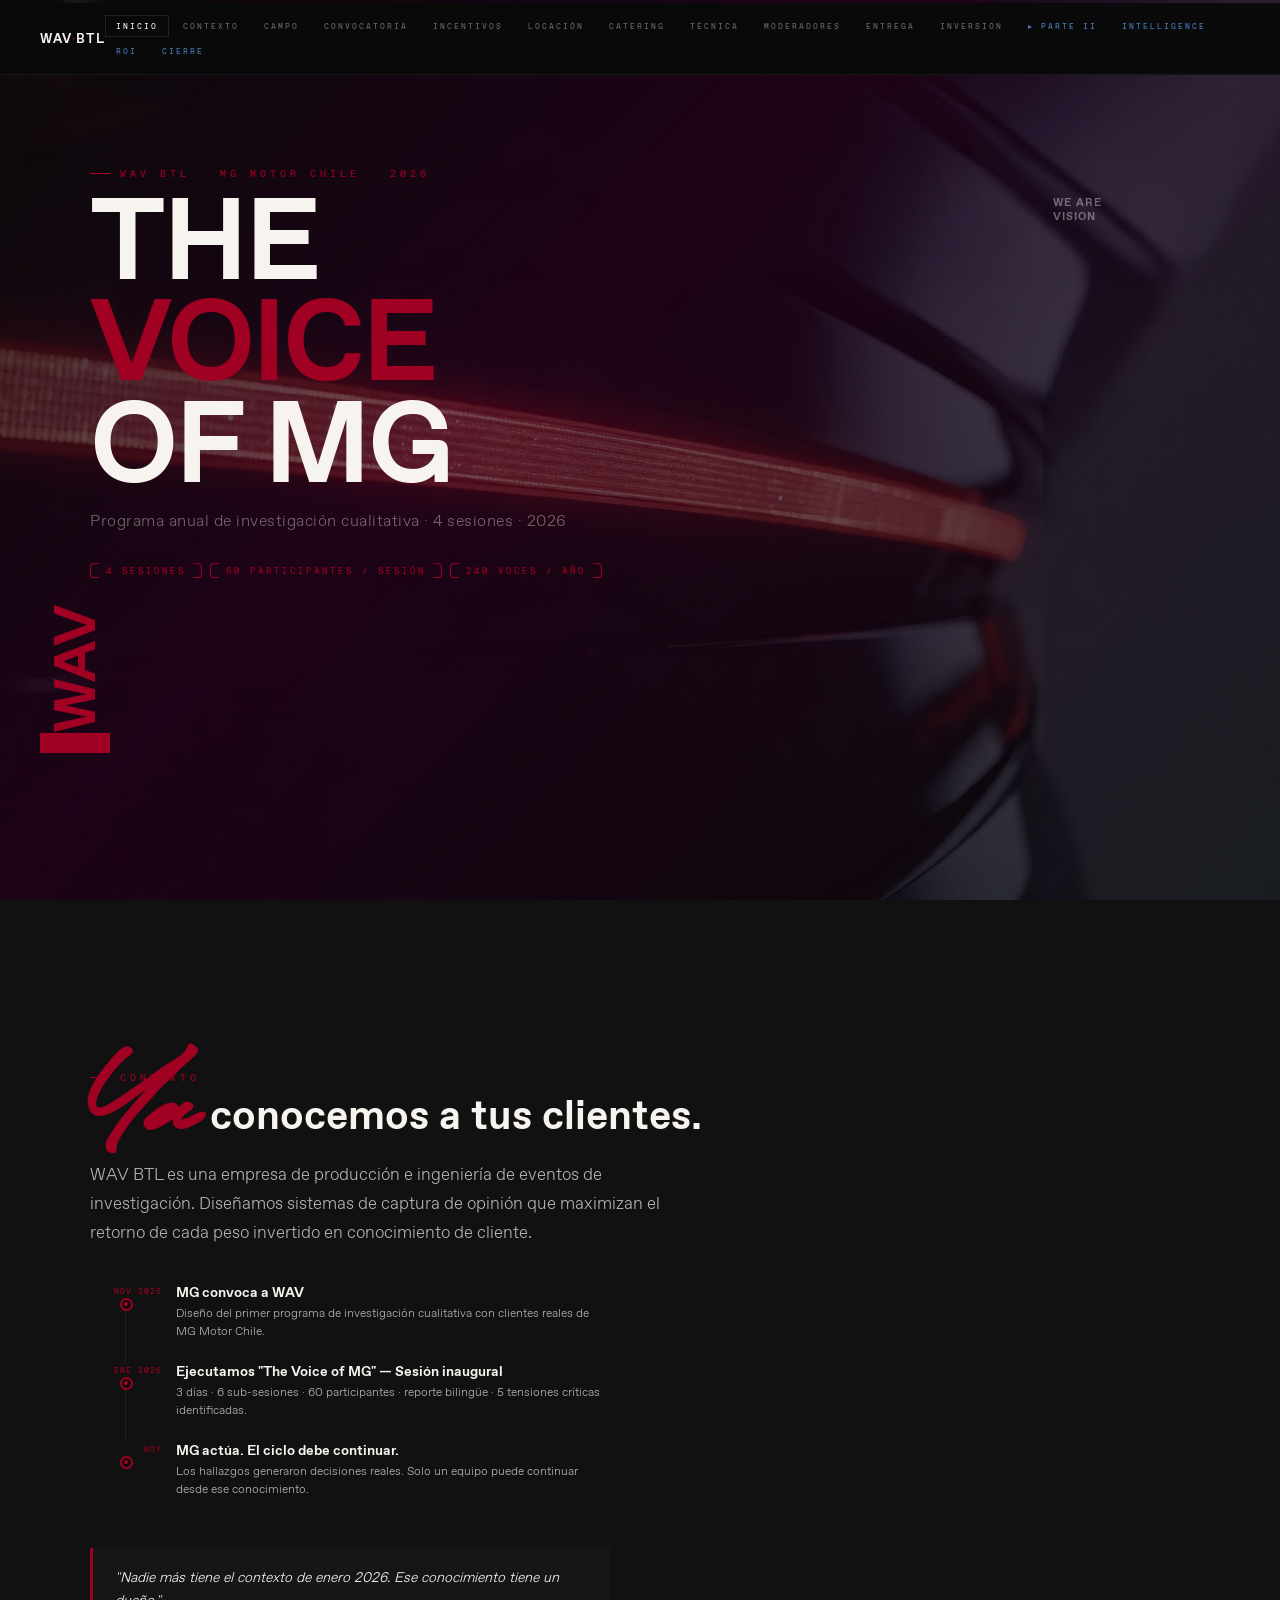
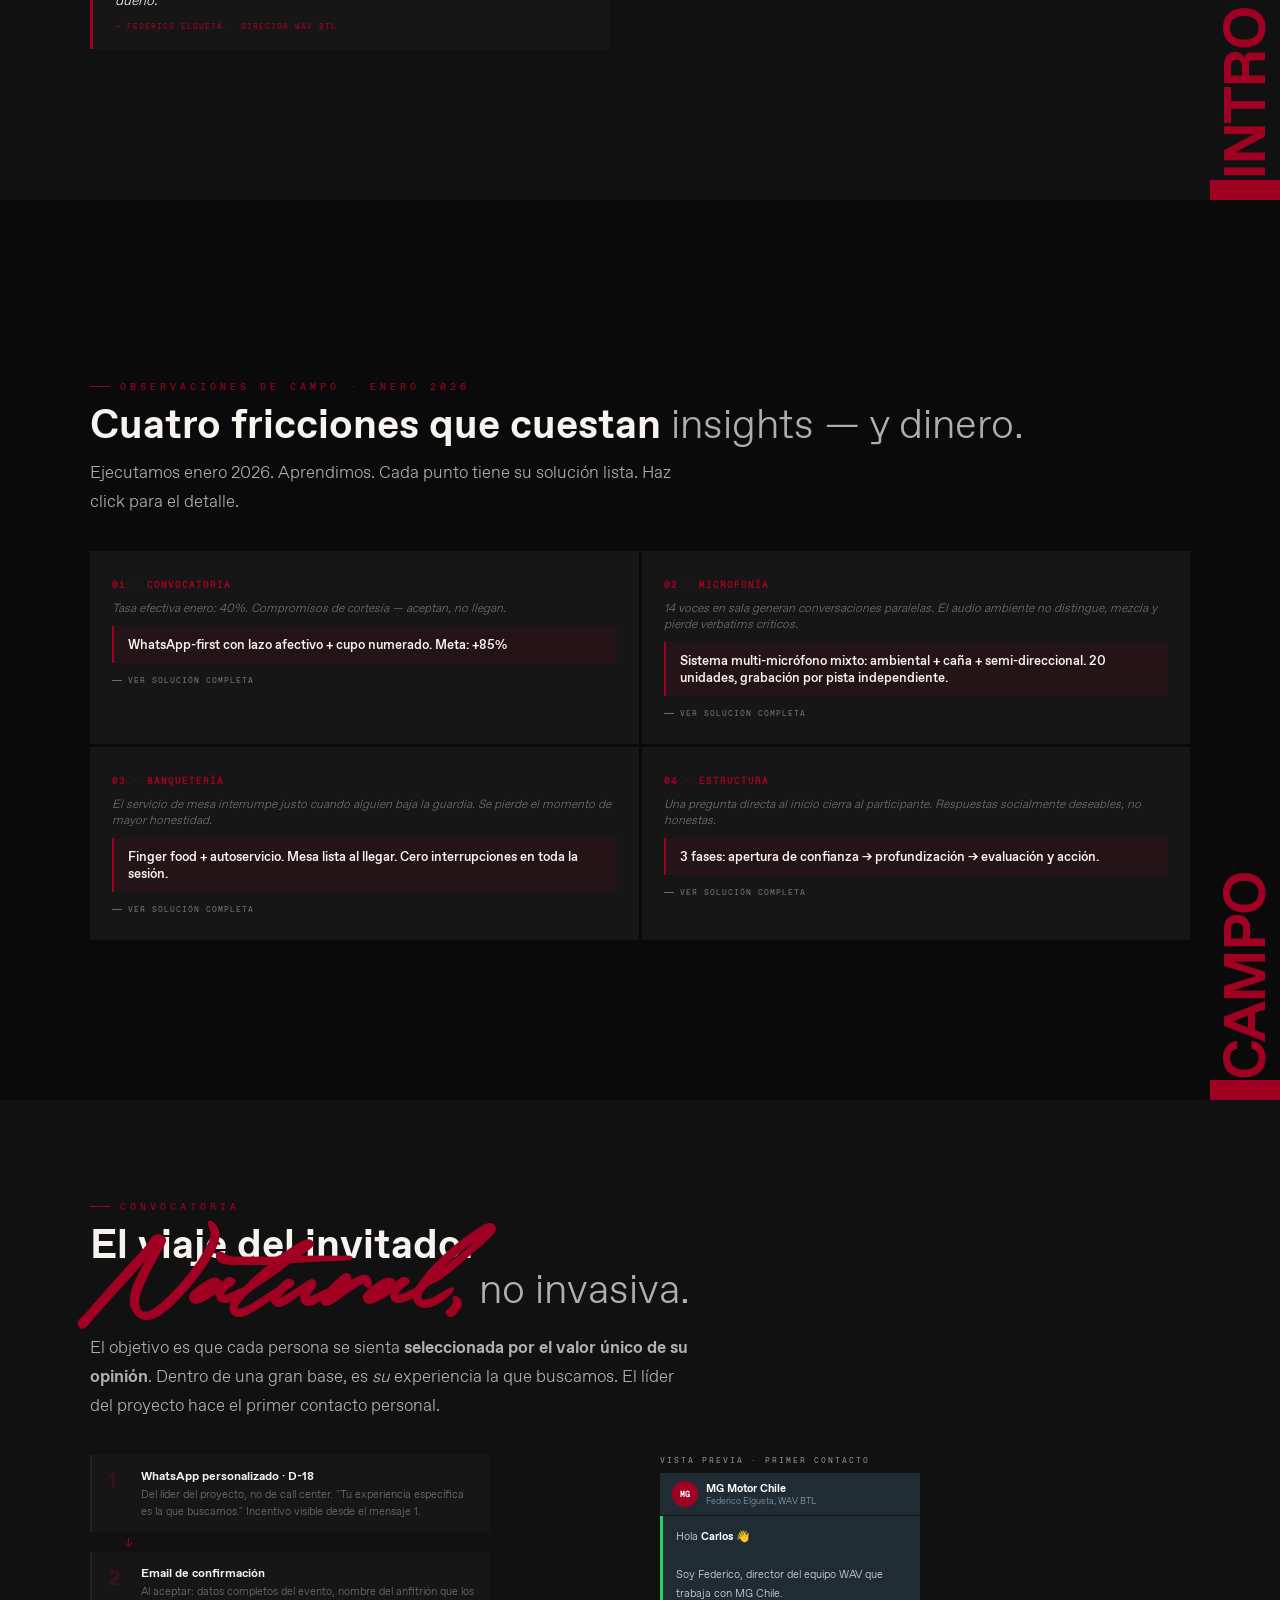
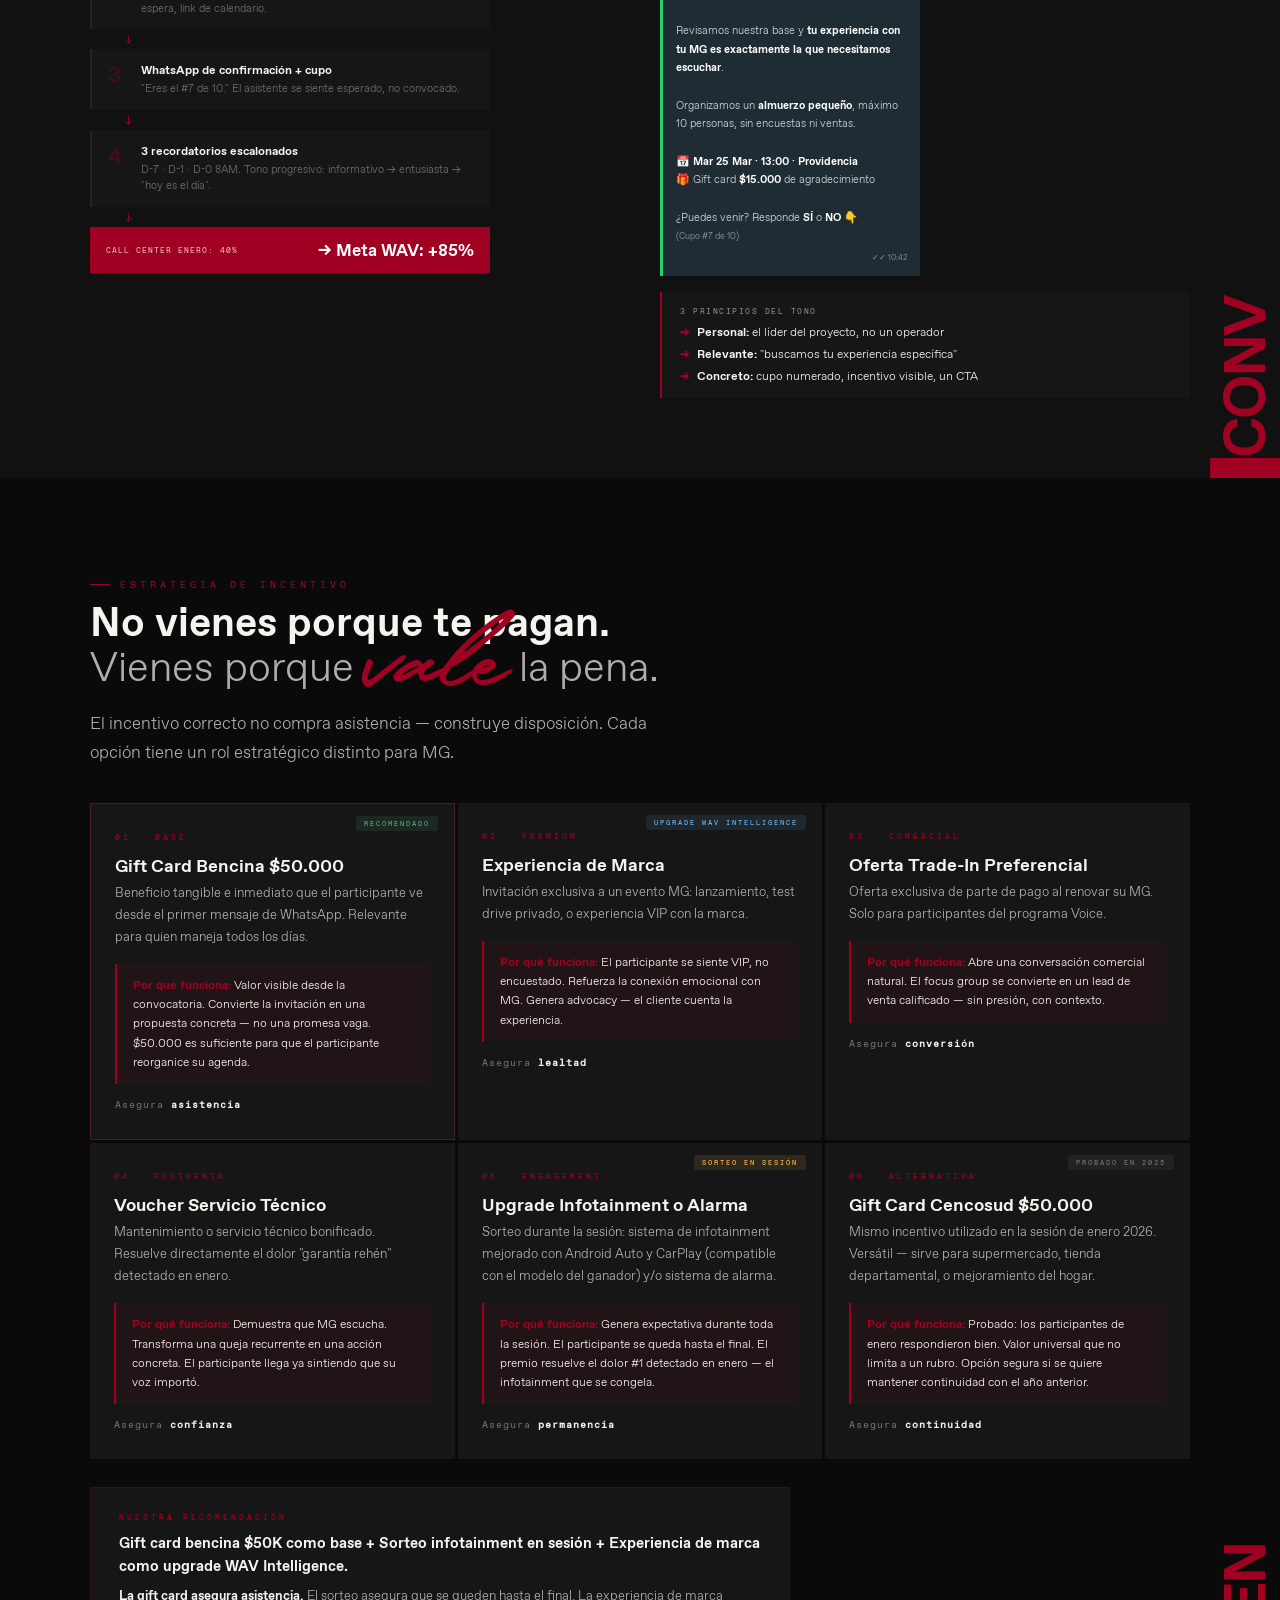
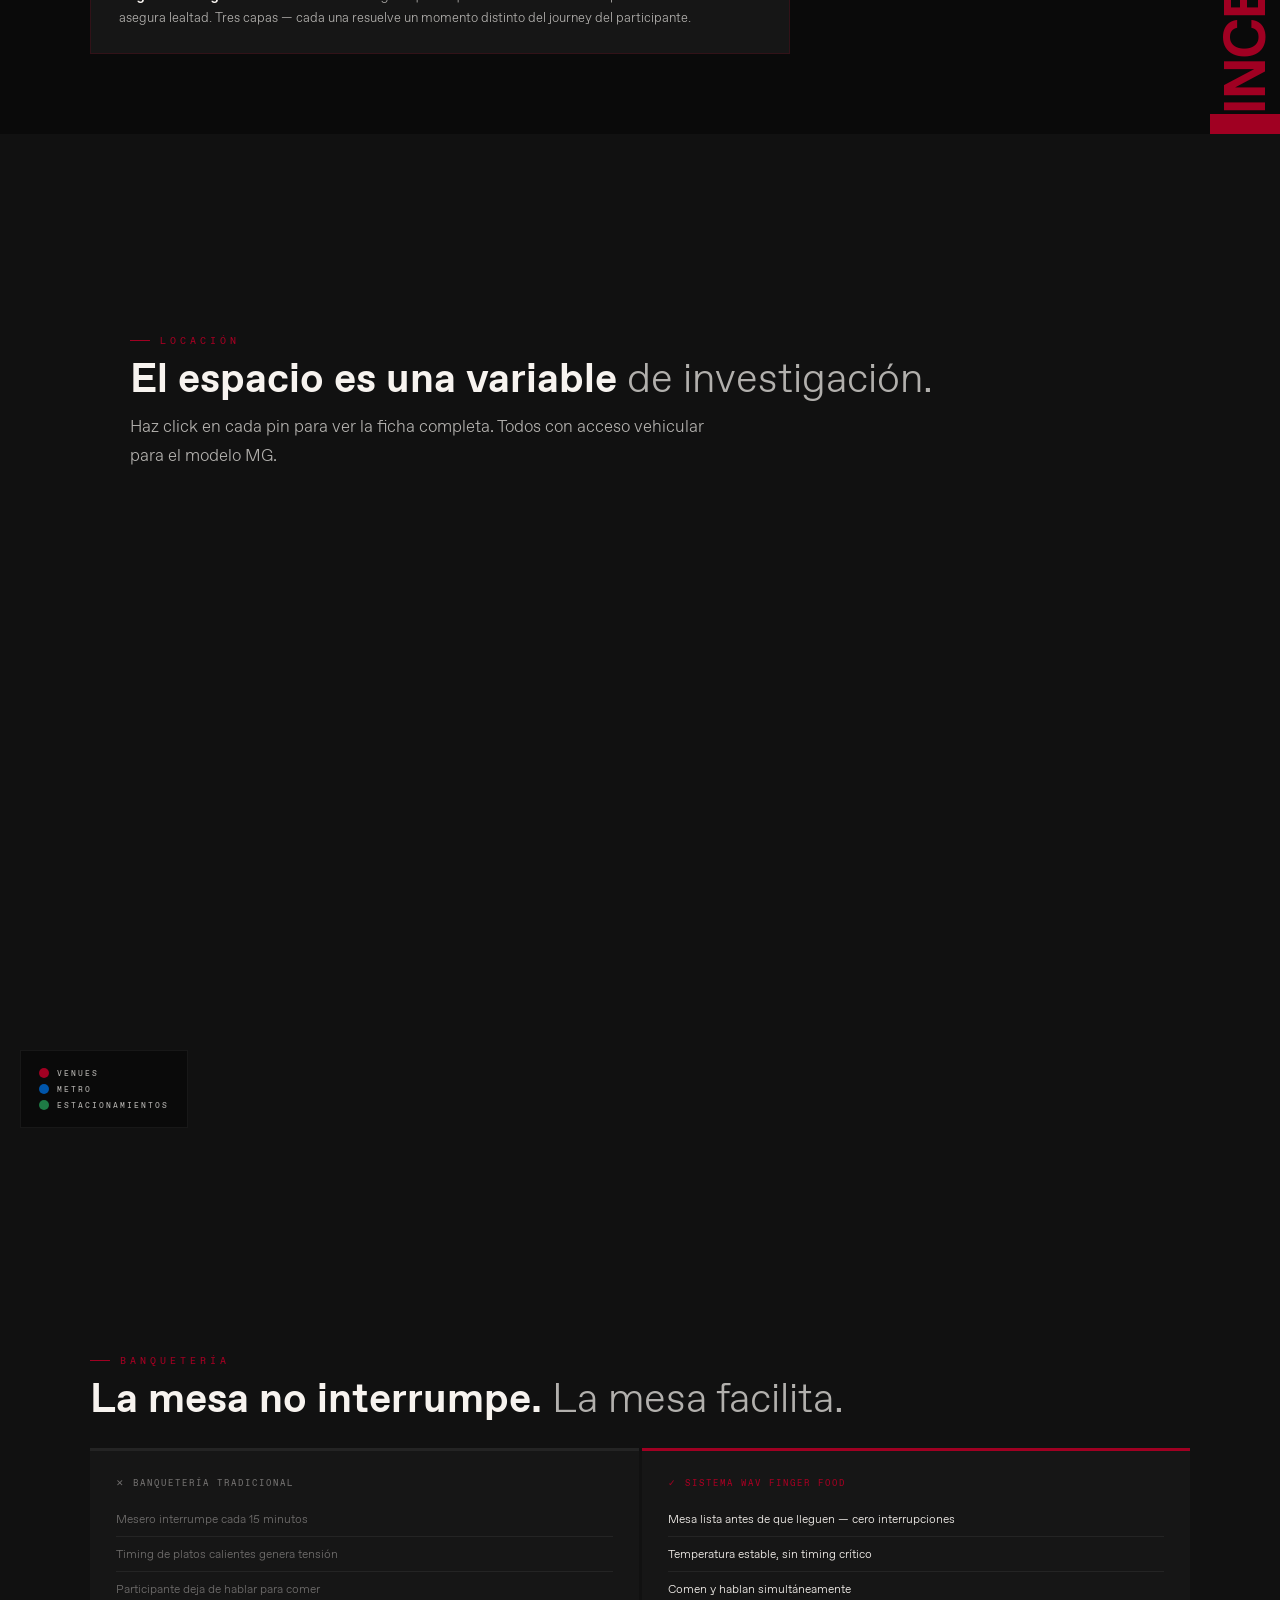
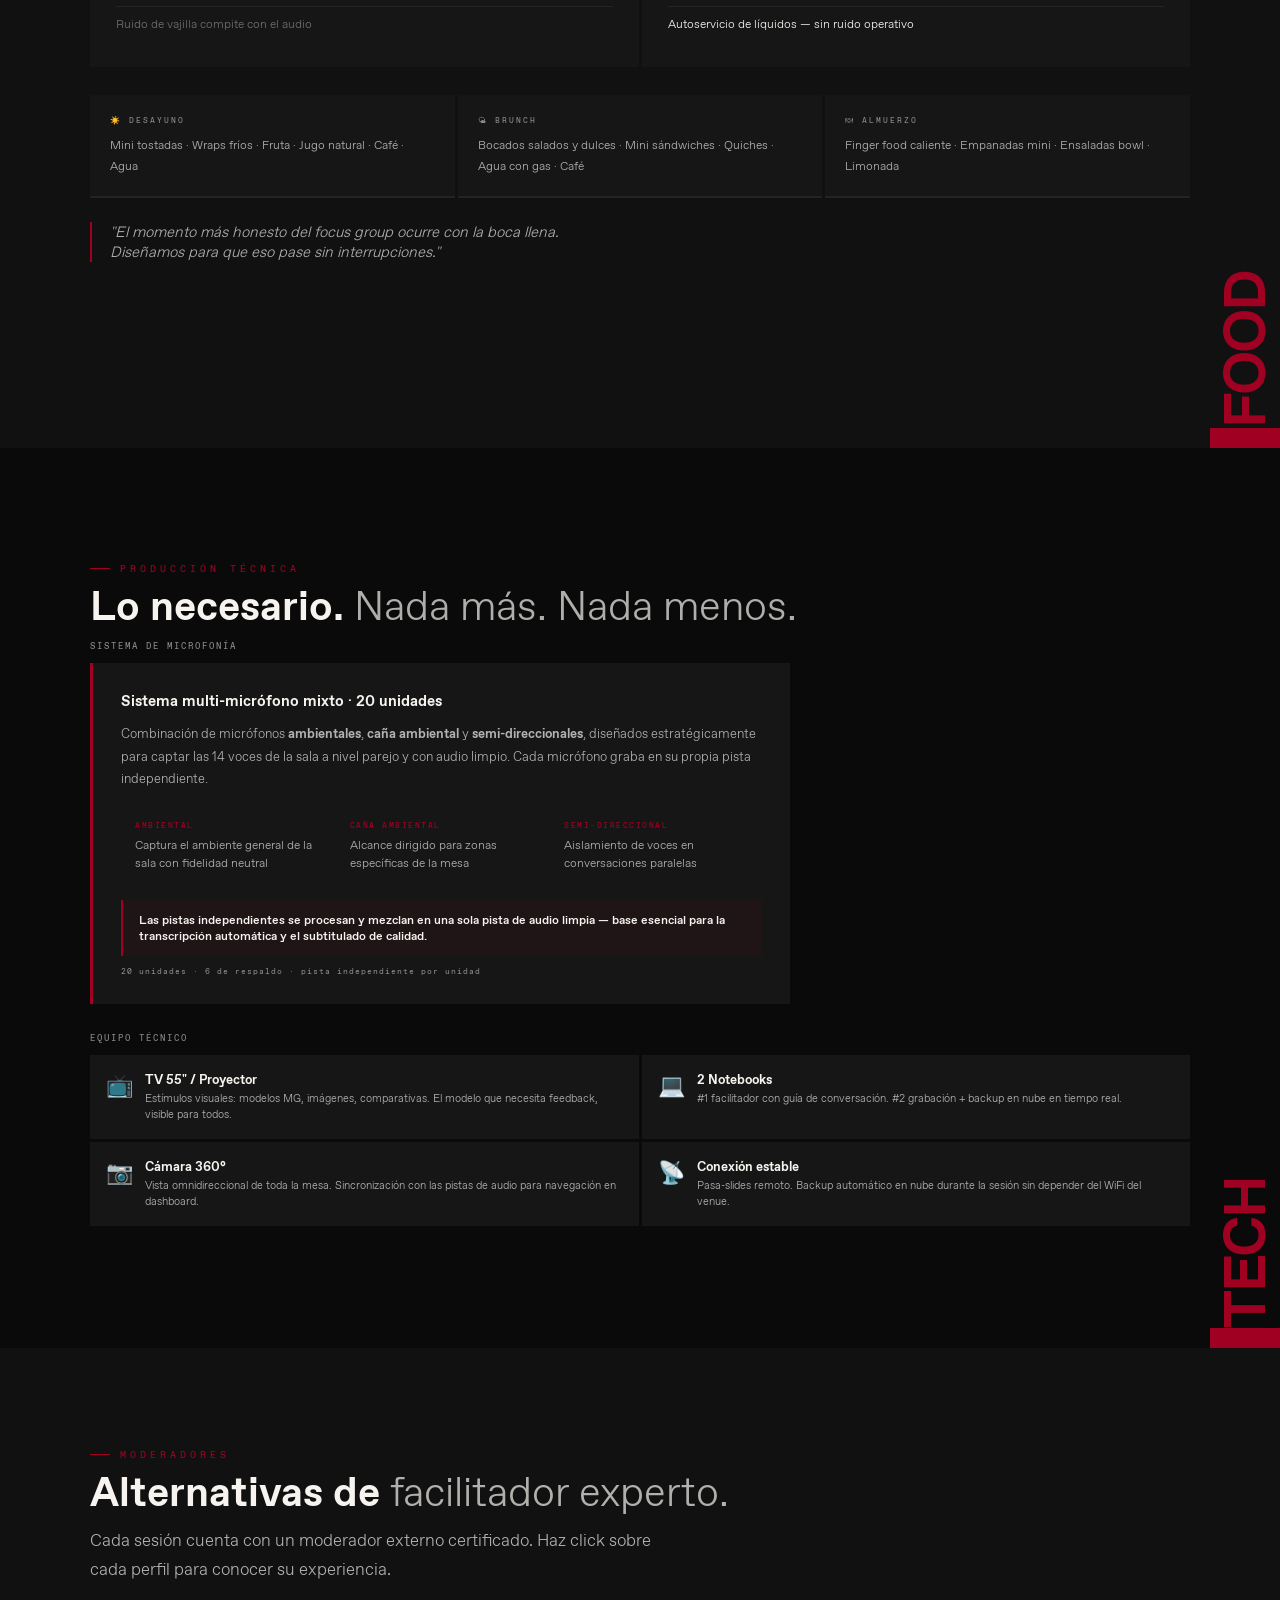
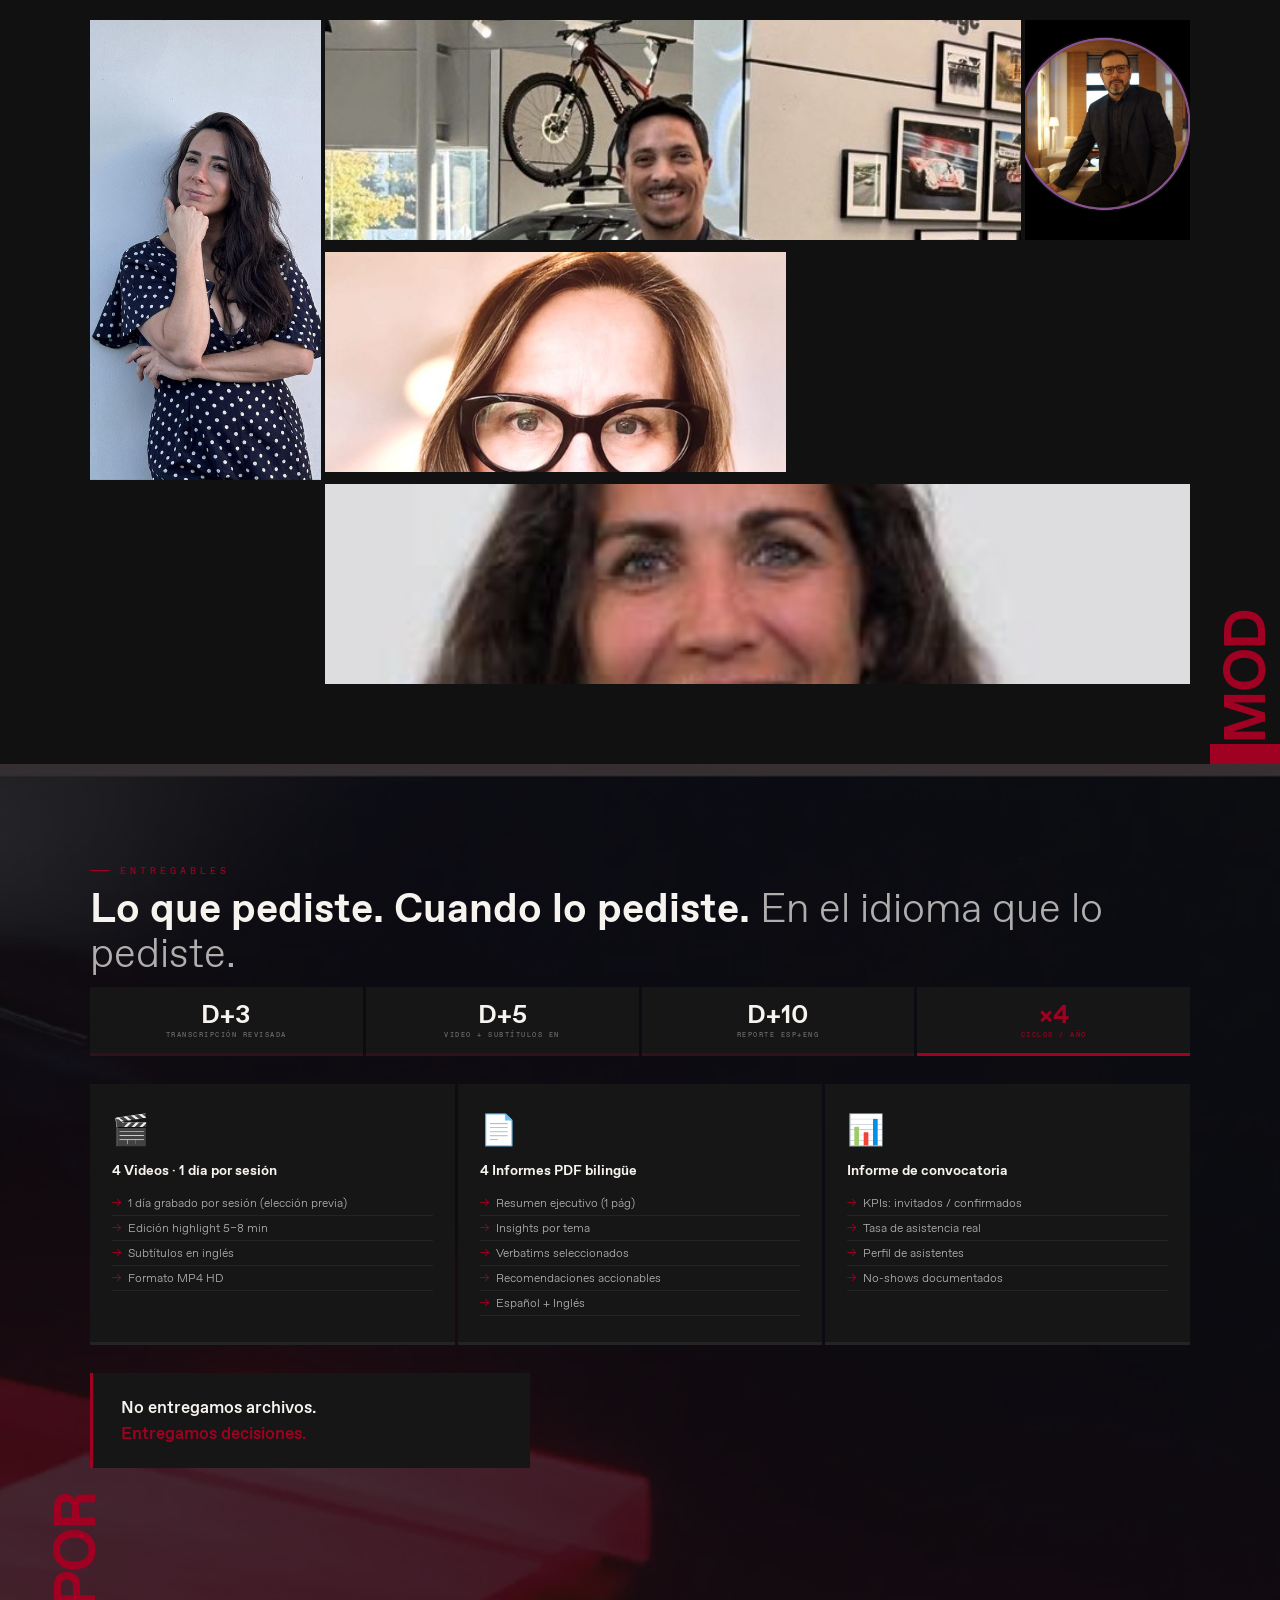
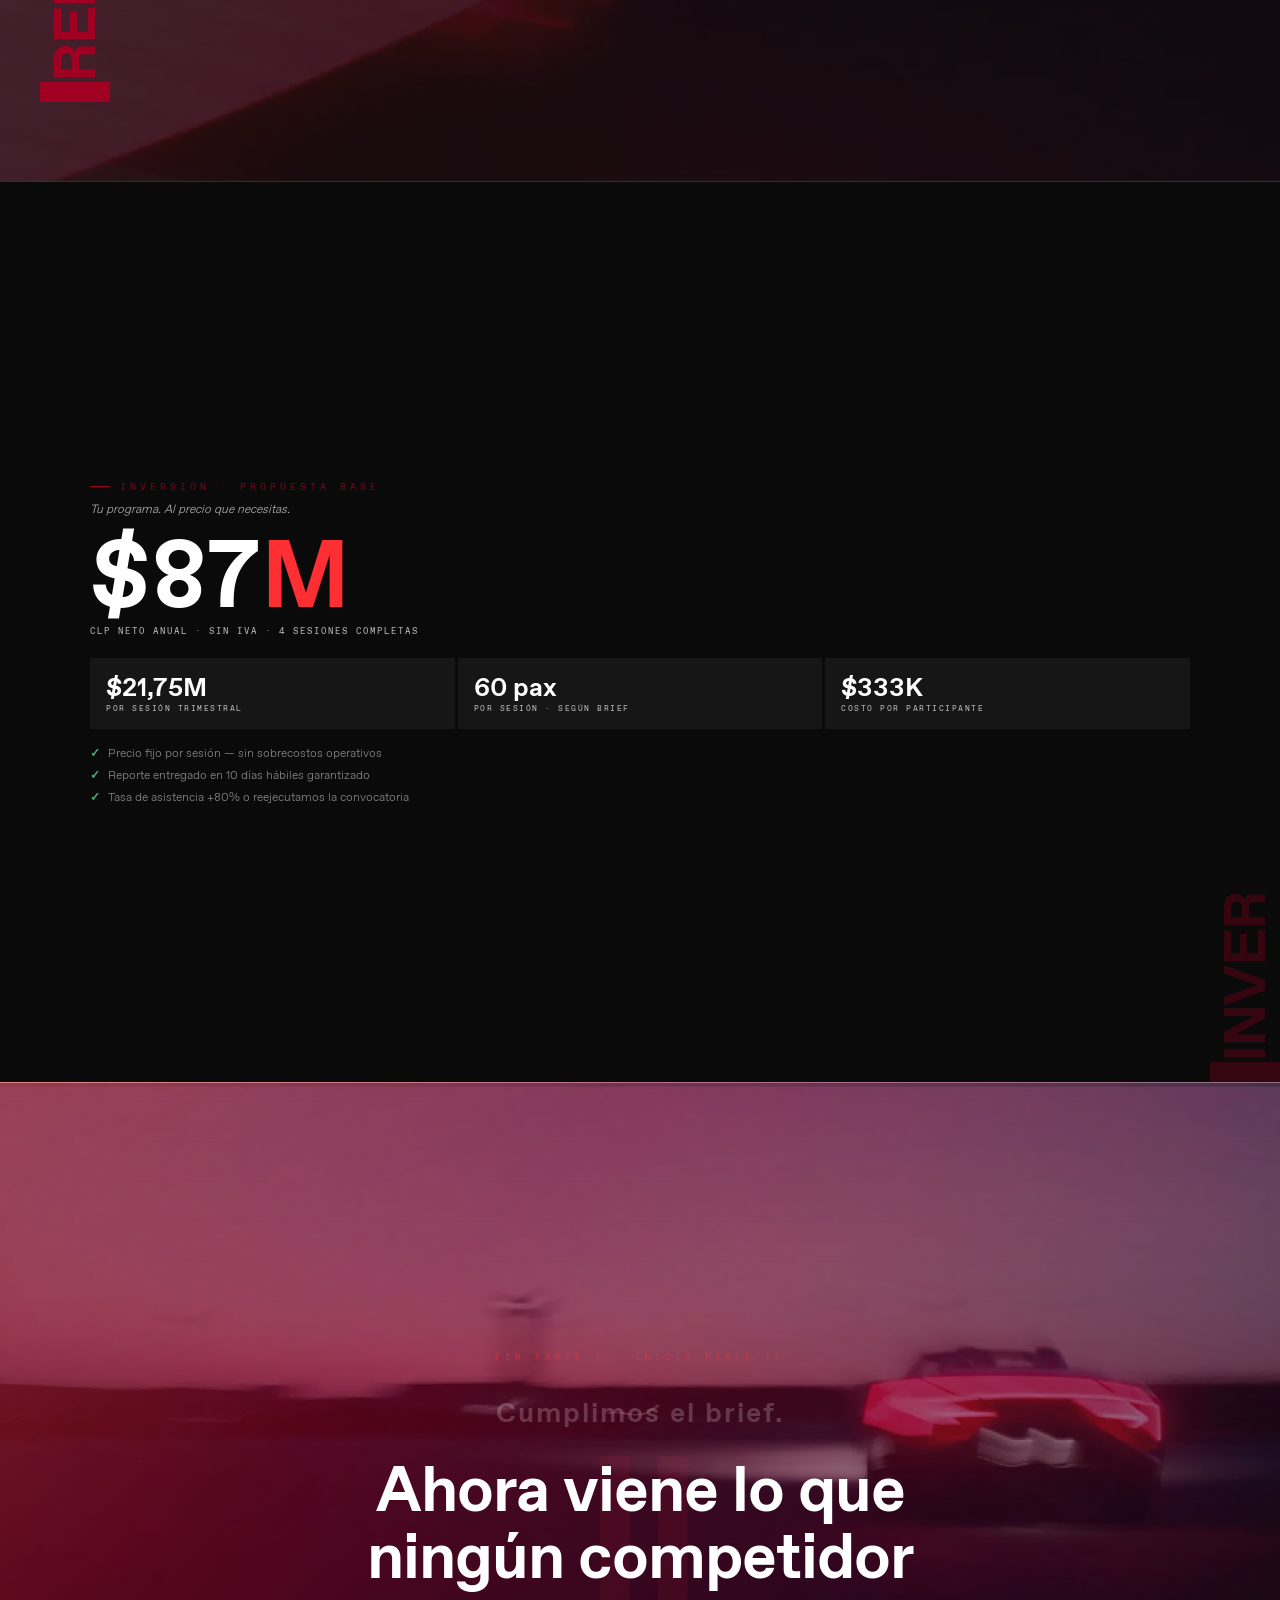
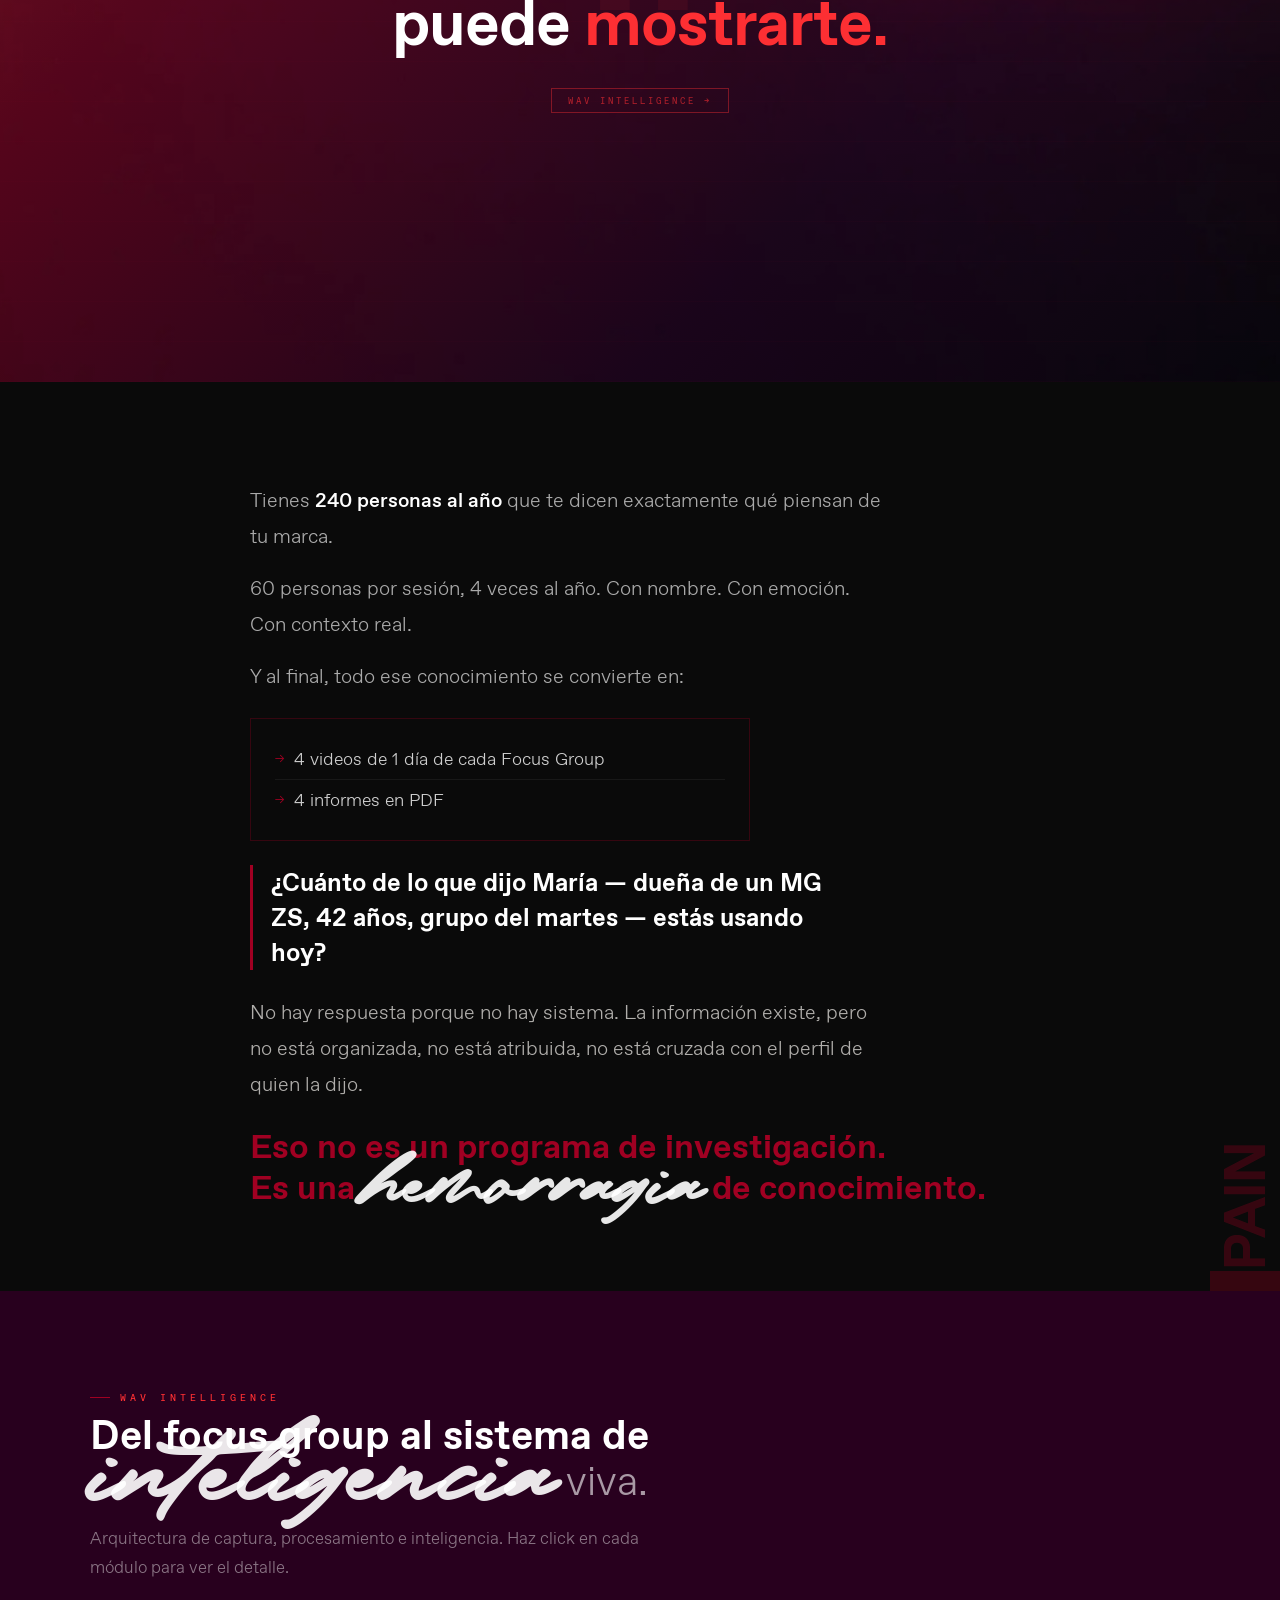
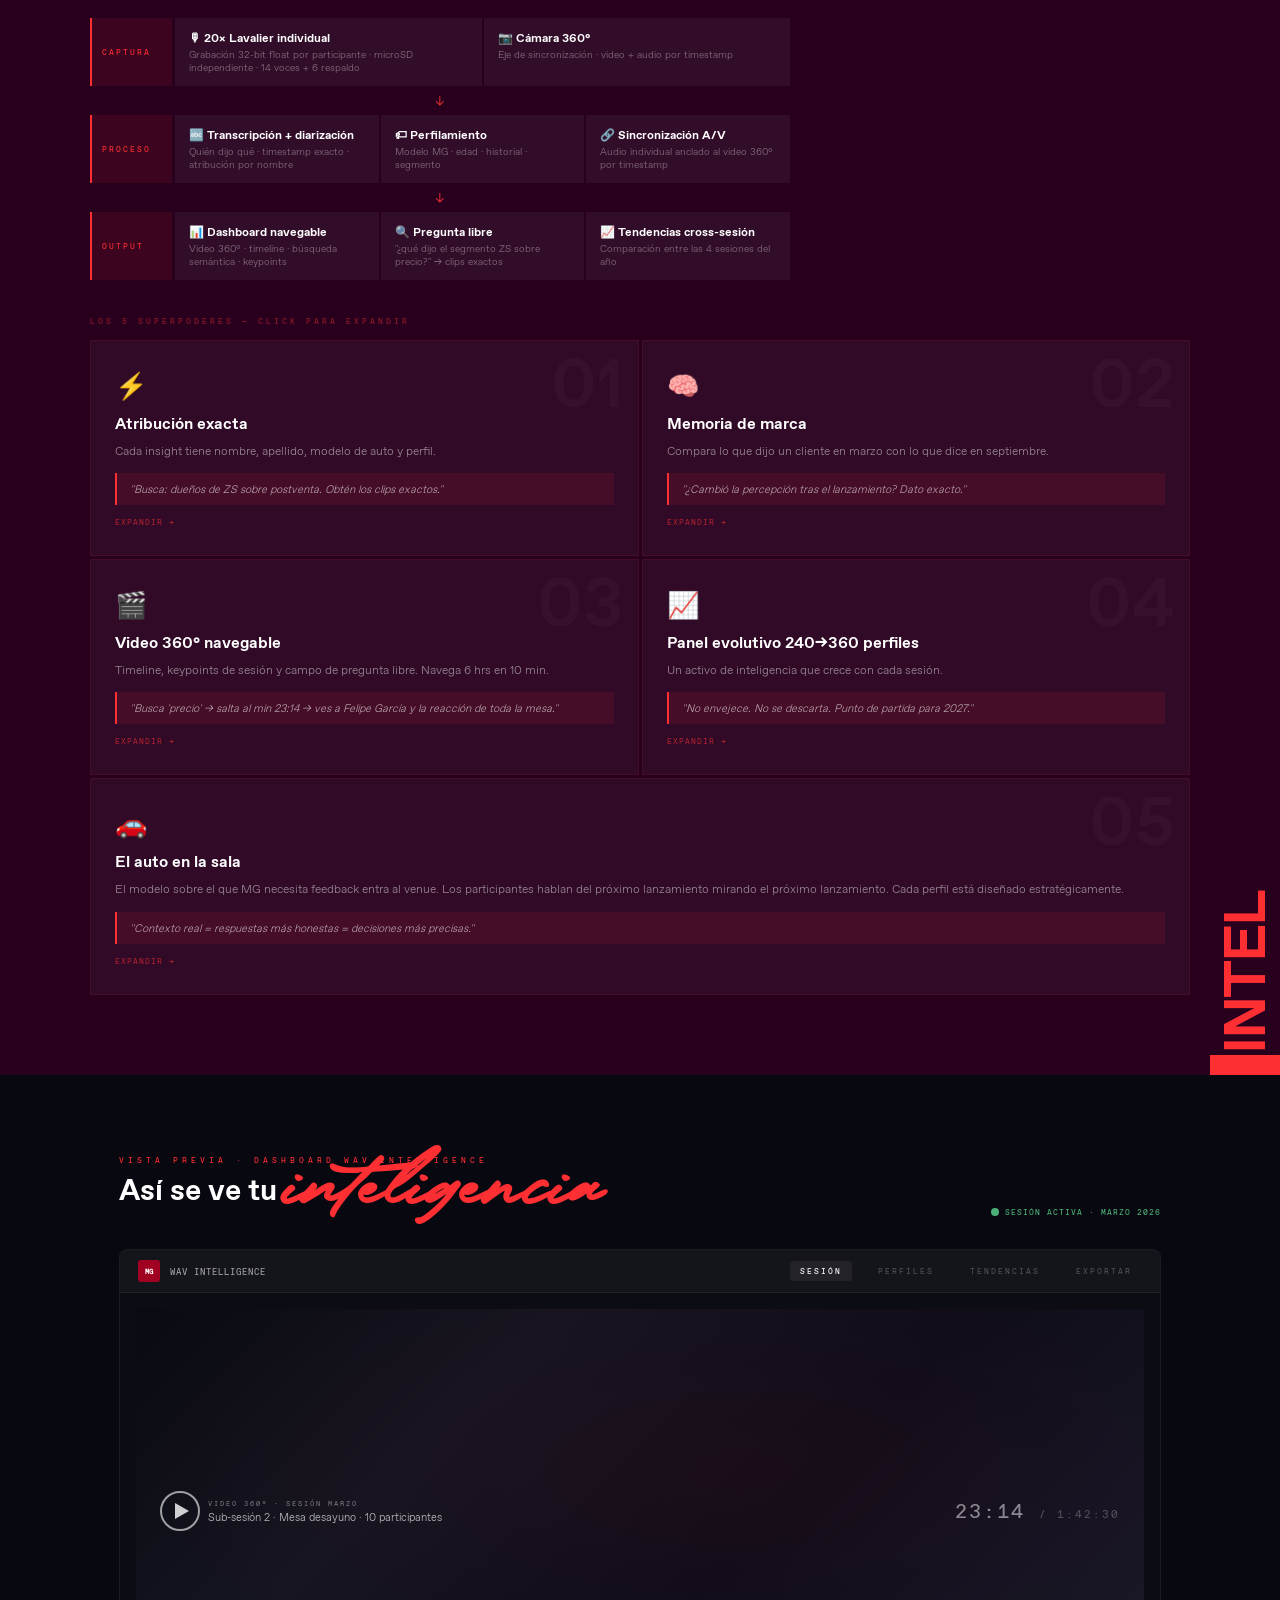
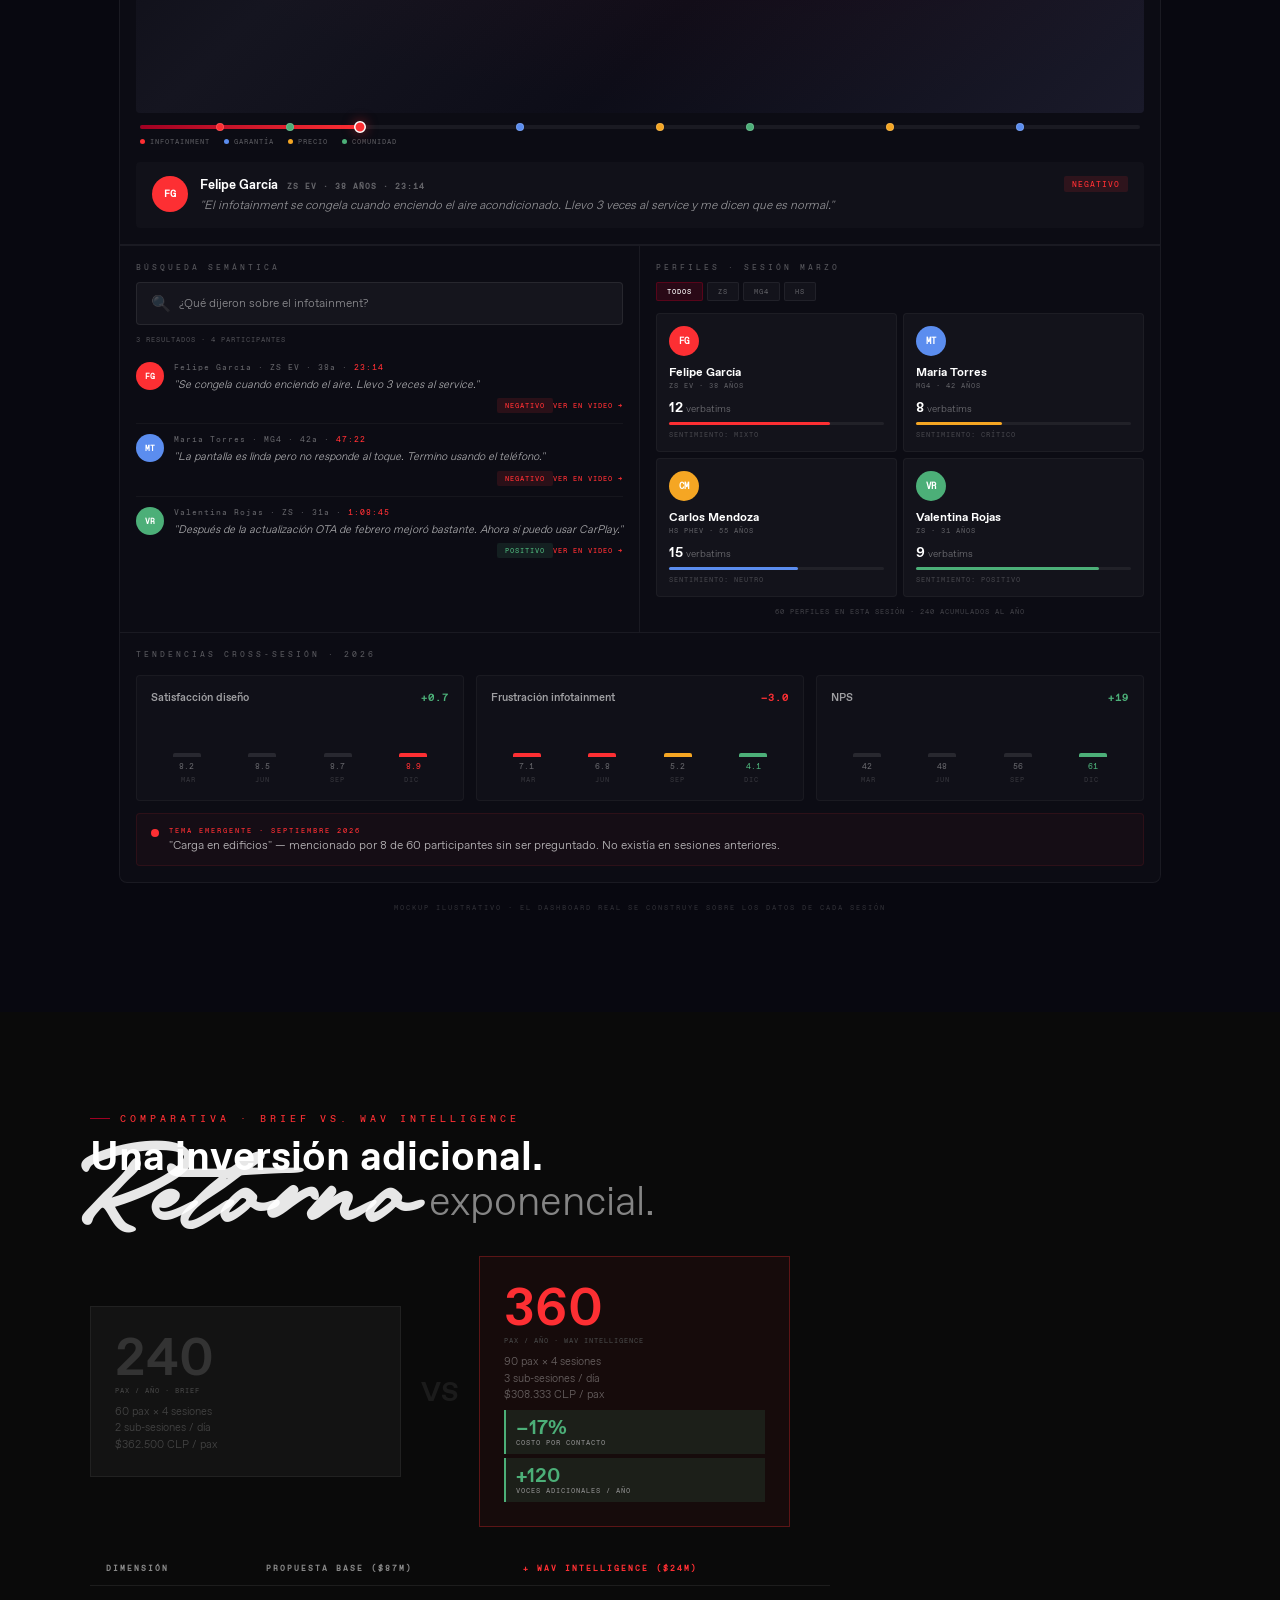
==== commit eb8fc2bb: "feat: incentives section with 6 strategic options (Phase 4) New section between Convocatoria and Loc" ====
--- a/docs/index.html
+++ b/docs/index.html
@@ -418,6 +418,7 @@
     <a href="#contexto" class="nav-link">Contexto</a>
     <a href="#campo" class="nav-link">Campo</a>
     <a href="#convocatoria" class="nav-link">Convocatoria</a>
+    <a href="#incentivos" class="nav-link">Incentivos</a>
     <a href="#locaciones" class="nav-link">Locación</a>
     <a href="#catering" class="nav-link">Catering</a>
     <a href="#tecnica" class="nav-link">Técnica</a>
@@ -551,6 +552,97 @@
     </div>
   </div>
   <div class="stag"><div class="stag-word">CONV</div><div class="stag-bar"></div></div>
+</section>
+
+<!-- ═══ SLIDE 4B — INCENTIVOS ═════════════════════ -->
+<section id="incentivos" style="background:var(--bg-primary)">
+  <div class="inner">
+    <div class="label anim">Estrategia de incentivo</div>
+    <div class="section-title anim anim-d1">No vienes porque te pagan.<br><span class="light">Vienes porque <span class="hw" style="font-size:1.3em">vale</span> la pena.</span></div>
+    <p class="lead anim anim-d2">El incentivo correcto no compra asistencia — construye disposición. Cada opción tiene un rol estratégico distinto para MG.</p>
+
+    <!-- 4 CARDS -->
+    <div style="display:grid;grid-template-columns:1fr 1fr 1fr;gap:3px;margin:28px 0" class="anim anim-d3">
+
+      <!-- Card 1: Gift Card Bencina -->
+      <div style="background:var(--bg-card);padding:28px 24px;border:1px solid rgba(253,47,51,.25);position:relative;overflow:hidden">
+        <div style="position:absolute;top:12px;right:16px;font-family:var(--mono);font-size:7px;letter-spacing:2px;text-transform:uppercase;color:#4CAF78;background:rgba(76,175,120,.12);padding:3px 8px;border-radius:2px">Recomendado</div>
+        <div style="font-family:var(--mono);font-size:8px;letter-spacing:3px;text-transform:uppercase;color:var(--red);margin-bottom:12px">01 · Base</div>
+        <div style="font-size:18px;font-weight:700;color:var(--text-primary);margin-bottom:4px">Gift Card Bencina $50.000</div>
+        <div style="font-size:13px;color:var(--text-secondary);line-height:1.7;margin-bottom:16px">Beneficio tangible e inmediato que el participante ve desde el primer mensaje de WhatsApp. Relevante para quien maneja todos los días.</div>
+        <div style="padding:12px 16px;background:rgba(160,0,34,.08);border-left:2px solid var(--red);font-size:12px;color:var(--text-primary);line-height:1.6">
+          <strong style="color:var(--red)">Por qué funciona:</strong> Valor visible desde la convocatoria. Convierte la invitación en una propuesta concreta — no una promesa vaga. $50.000 es suficiente para que el participante reorganice su agenda.
+        </div>
+        <div style="font-family:var(--mono);font-size:10px;letter-spacing:1px;color:var(--text-muted);margin-top:14px">Asegura <strong style="color:var(--text-primary)">asistencia</strong></div>
+      </div>
+
+      <!-- Card 2: Brand Experience -->
+      <div style="background:var(--bg-card);padding:28px 24px;position:relative;overflow:hidden">
+        <div style="position:absolute;top:12px;right:16px;font-family:var(--mono);font-size:7px;letter-spacing:2px;text-transform:uppercase;color:#6BB8F5;background:rgba(107,184,245,.1);padding:3px 8px;border-radius:2px">Upgrade WAV Intelligence</div>
+        <div style="font-family:var(--mono);font-size:8px;letter-spacing:3px;text-transform:uppercase;color:var(--red);margin-bottom:12px">02 · Premium</div>
+        <div style="font-size:18px;font-weight:700;color:var(--text-primary);margin-bottom:4px">Experiencia de Marca</div>
+        <div style="font-size:13px;color:var(--text-secondary);line-height:1.7;margin-bottom:16px">Invitación exclusiva a un evento MG: lanzamiento, test drive privado, o experiencia VIP con la marca.</div>
+        <div style="padding:12px 16px;background:rgba(160,0,34,.08);border-left:2px solid var(--red);font-size:12px;color:var(--text-primary);line-height:1.6">
+          <strong style="color:var(--red)">Por qué funciona:</strong> El participante se siente VIP, no encuestado. Refuerza la conexión emocional con MG. Genera advocacy — el cliente cuenta la experiencia.
+        </div>
+        <div style="font-family:var(--mono);font-size:10px;letter-spacing:1px;color:var(--text-muted);margin-top:14px">Asegura <strong style="color:var(--text-primary)">lealtad</strong></div>
+      </div>
+
+      <!-- Card 3: Trade-In -->
+      <div style="background:var(--bg-card);padding:28px 24px">
+        <div style="font-family:var(--mono);font-size:8px;letter-spacing:3px;text-transform:uppercase;color:var(--red);margin-bottom:12px">03 · Comercial</div>
+        <div style="font-size:18px;font-weight:700;color:var(--text-primary);margin-bottom:4px">Oferta Trade-In Preferencial</div>
+        <div style="font-size:13px;color:var(--text-secondary);line-height:1.7;margin-bottom:16px">Oferta exclusiva de parte de pago al renovar su MG. Solo para participantes del programa Voice.</div>
+        <div style="padding:12px 16px;background:rgba(160,0,34,.08);border-left:2px solid var(--red);font-size:12px;color:var(--text-primary);line-height:1.6">
+          <strong style="color:var(--red)">Por qué funciona:</strong> Abre una conversación comercial natural. El focus group se convierte en un lead de venta calificado — sin presión, con contexto.
+        </div>
+        <div style="font-family:var(--mono);font-size:10px;letter-spacing:1px;color:var(--text-muted);margin-top:14px">Asegura <strong style="color:var(--text-primary)">conversión</strong></div>
+      </div>
+
+      <!-- Card 4: After-sales -->
+      <div style="background:var(--bg-card);padding:28px 24px">
+        <div style="font-family:var(--mono);font-size:8px;letter-spacing:3px;text-transform:uppercase;color:var(--red);margin-bottom:12px">04 · Postventa</div>
+        <div style="font-size:18px;font-weight:700;color:var(--text-primary);margin-bottom:4px">Voucher Servicio Técnico</div>
+        <div style="font-size:13px;color:var(--text-secondary);line-height:1.7;margin-bottom:16px">Mantenimiento o servicio técnico bonificado. Resuelve directamente el dolor "garantía rehén" detectado en enero.</div>
+        <div style="padding:12px 16px;background:rgba(160,0,34,.08);border-left:2px solid var(--red);font-size:12px;color:var(--text-primary);line-height:1.6">
+          <strong style="color:var(--red)">Por qué funciona:</strong> Demuestra que MG escucha. Transforma una queja recurrente en una acción concreta. El participante llega ya sintiendo que su voz importó.
+        </div>
+        <div style="font-family:var(--mono);font-size:10px;letter-spacing:1px;color:var(--text-muted);margin-top:14px">Asegura <strong style="color:var(--text-primary)">confianza</strong></div>
+      </div>
+
+      <!-- Card 5: Sorteo Infotainment -->
+      <div style="background:var(--bg-card);padding:28px 24px;position:relative;overflow:hidden">
+        <div style="position:absolute;top:12px;right:16px;font-family:var(--mono);font-size:7px;letter-spacing:2px;text-transform:uppercase;color:#FFB74D;background:rgba(255,183,77,.1);padding:3px 8px;border-radius:2px">Sorteo en sesión</div>
+        <div style="font-family:var(--mono);font-size:8px;letter-spacing:3px;text-transform:uppercase;color:var(--red);margin-bottom:12px">05 · Engagement</div>
+        <div style="font-size:18px;font-weight:700;color:var(--text-primary);margin-bottom:4px">Upgrade Infotainment o Alarma</div>
+        <div style="font-size:13px;color:var(--text-secondary);line-height:1.7;margin-bottom:16px">Sorteo durante la sesión: sistema de infotainment mejorado con Android Auto y CarPlay (compatible con el modelo del ganador) y/o sistema de alarma.</div>
+        <div style="padding:12px 16px;background:rgba(160,0,34,.08);border-left:2px solid var(--red);font-size:12px;color:var(--text-primary);line-height:1.6">
+          <strong style="color:var(--red)">Por qué funciona:</strong> Genera expectativa durante toda la sesión. El participante se queda hasta el final. El premio resuelve el dolor #1 detectado en enero — el infotainment que se congela.
+        </div>
+        <div style="font-family:var(--mono);font-size:10px;letter-spacing:1px;color:var(--text-muted);margin-top:14px">Asegura <strong style="color:var(--text-primary)">permanencia</strong></div>
+      </div>
+
+      <!-- Card 6: Gift Card Cencosud -->
+      <div style="background:var(--bg-card);padding:28px 24px;position:relative;overflow:hidden">
+        <div style="position:absolute;top:12px;right:16px;font-family:var(--mono);font-size:7px;letter-spacing:2px;text-transform:uppercase;color:var(--text-muted);background:rgba(255,255,255,.05);padding:3px 8px;border-radius:2px">Probado en 2025</div>
+        <div style="font-family:var(--mono);font-size:8px;letter-spacing:3px;text-transform:uppercase;color:var(--red);margin-bottom:12px">06 · Alternativa</div>
+        <div style="font-size:18px;font-weight:700;color:var(--text-primary);margin-bottom:4px">Gift Card Cencosud $50.000</div>
+        <div style="font-size:13px;color:var(--text-secondary);line-height:1.7;margin-bottom:16px">Mismo incentivo utilizado en la sesión de enero 2026. Versátil — sirve para supermercado, tienda departamental, o mejoramiento del hogar.</div>
+        <div style="padding:12px 16px;background:rgba(160,0,34,.08);border-left:2px solid var(--red);font-size:12px;color:var(--text-primary);line-height:1.6">
+          <strong style="color:var(--red)">Por qué funciona:</strong> Probado: los participantes de enero respondieron bien. Valor universal que no limita a un rubro. Opción segura si se quiere mantener continuidad con el año anterior.
+        </div>
+        <div style="font-family:var(--mono);font-size:10px;letter-spacing:1px;color:var(--text-muted);margin-top:14px">Asegura <strong style="color:var(--text-primary)">continuidad</strong></div>
+      </div>
+    </div>
+
+    <!-- RECOMMENDATION -->
+    <div style="margin-top:12px;padding:24px 28px;background:var(--bg-card);border:1px solid rgba(160,0,34,.2);max-width:700px" class="anim anim-d4">
+      <div style="font-family:var(--mono);font-size:8px;letter-spacing:3px;text-transform:uppercase;color:var(--red);margin-bottom:10px">Nuestra recomendación</div>
+      <div style="font-size:15px;font-weight:600;color:var(--text-primary);line-height:1.5;margin-bottom:8px">Gift card bencina $50K como base + Sorteo infotainment en sesión + Experiencia de marca como upgrade WAV Intelligence.</div>
+      <div style="font-size:13px;color:var(--text-secondary);line-height:1.7"><strong style="color:var(--text-primary)">La gift card asegura asistencia.</strong> El sorteo asegura que se queden hasta el final. La experiencia de marca asegura lealtad. Tres capas — cada una resuelve un momento distinto del journey del participante.</div>
+    </div>
+  </div>
+  <div class="stag"><div class="stag-word">INCEN</div><div class="stag-bar"></div></div>
 </section>
 
 <!-- ═══ SLIDE 5 — LOCACIONES (MAPA) ══════════════ -->
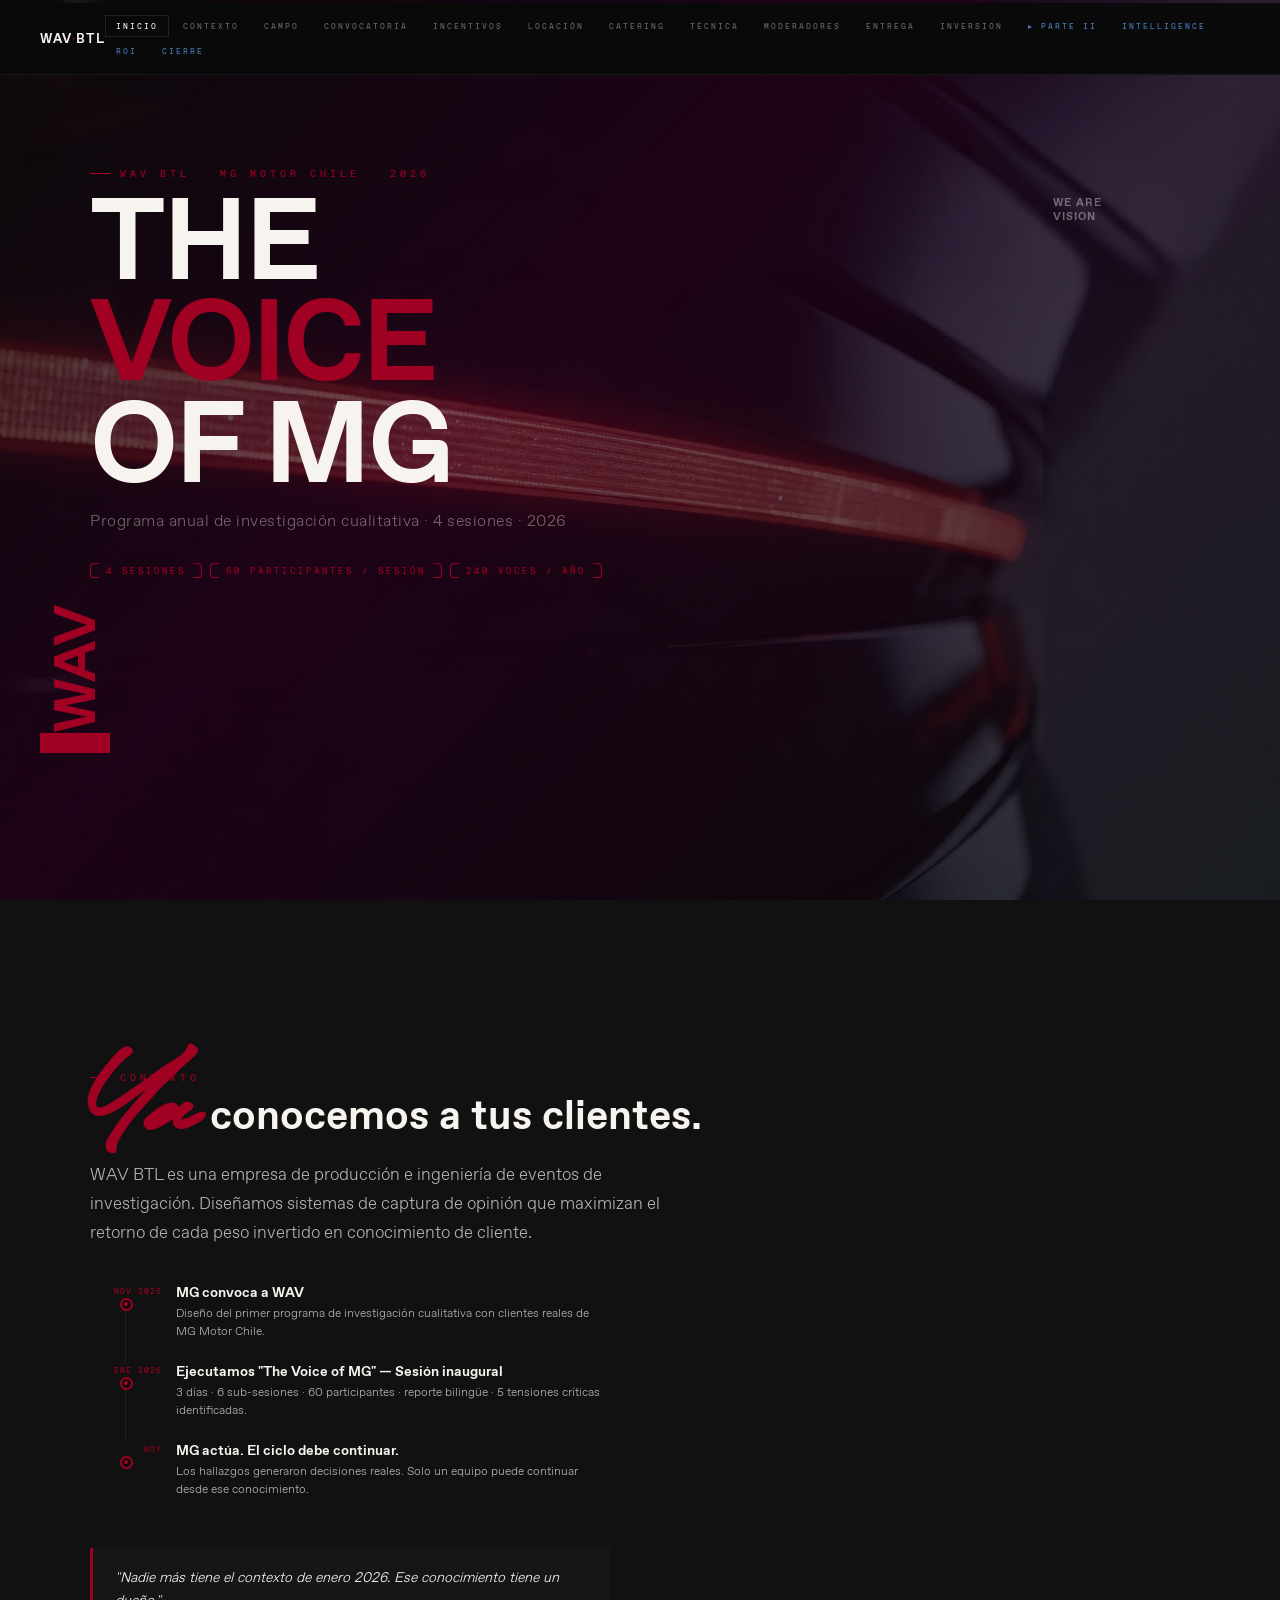
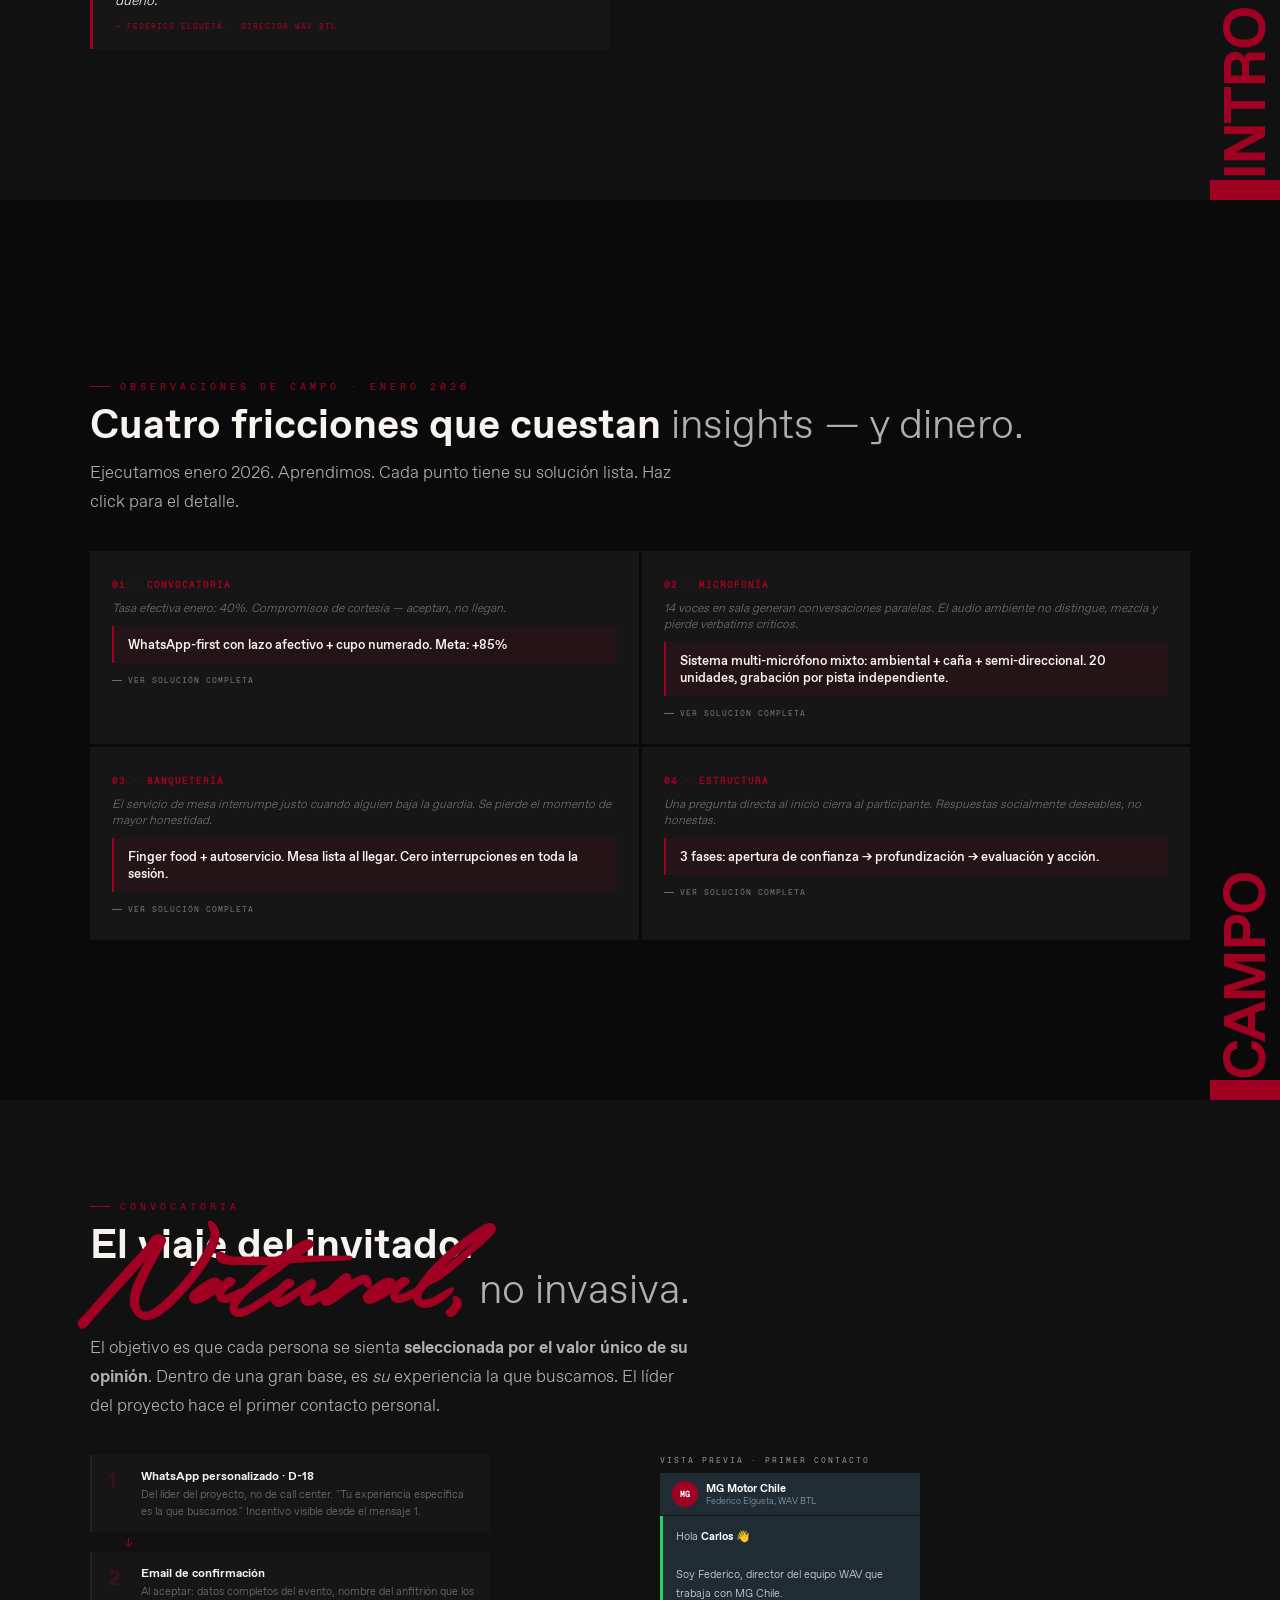
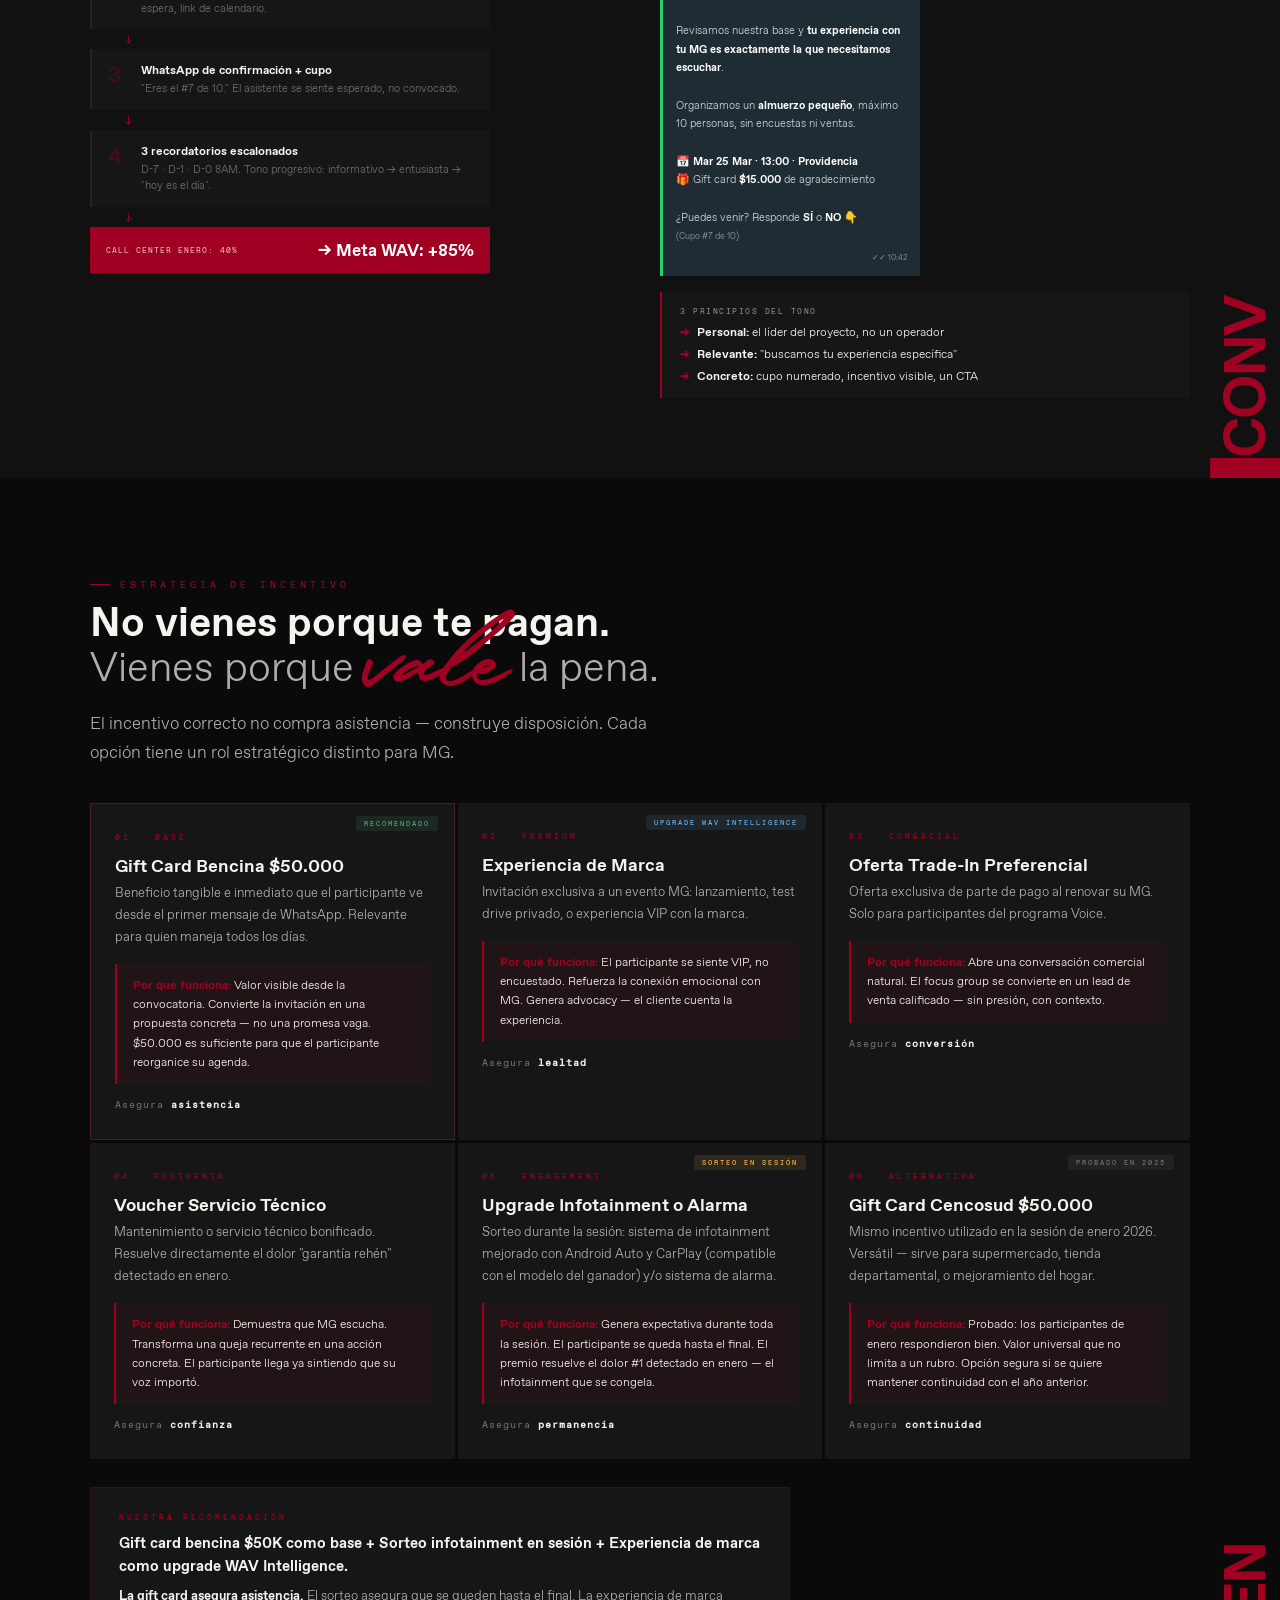
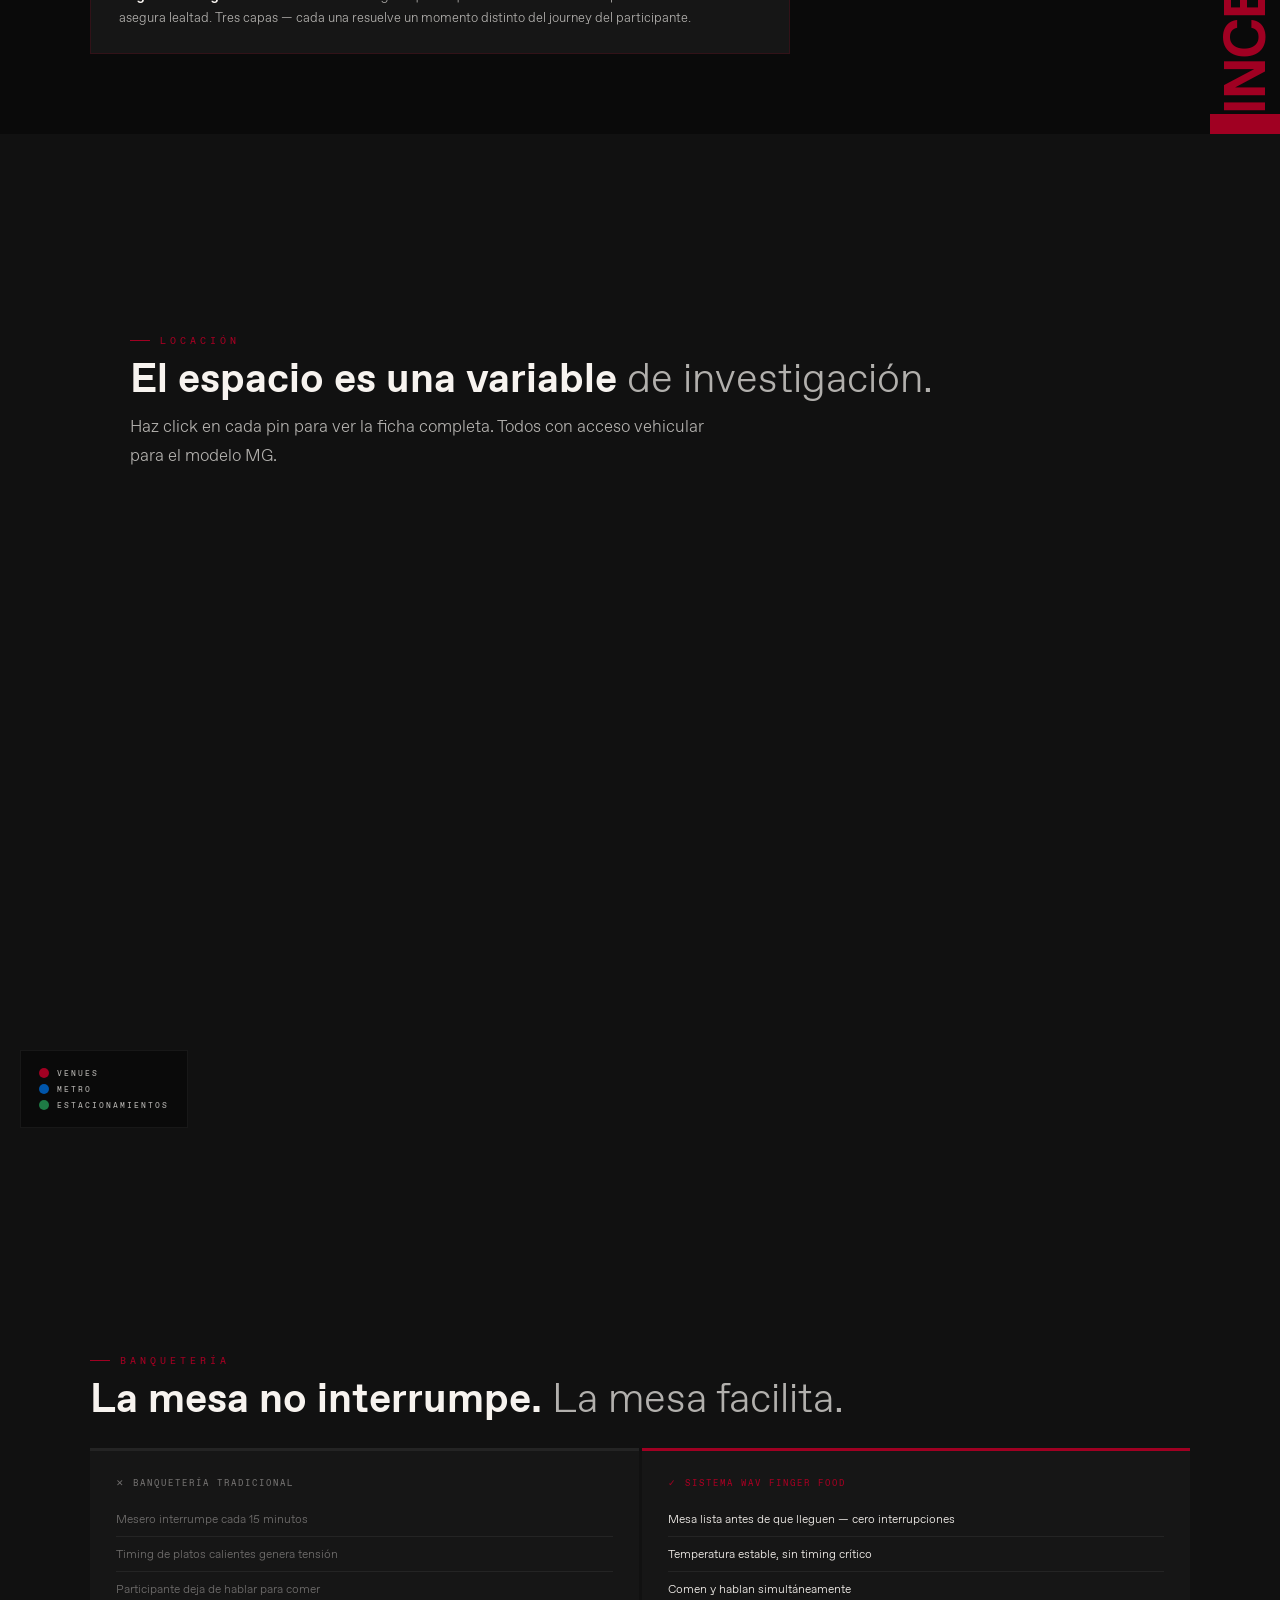
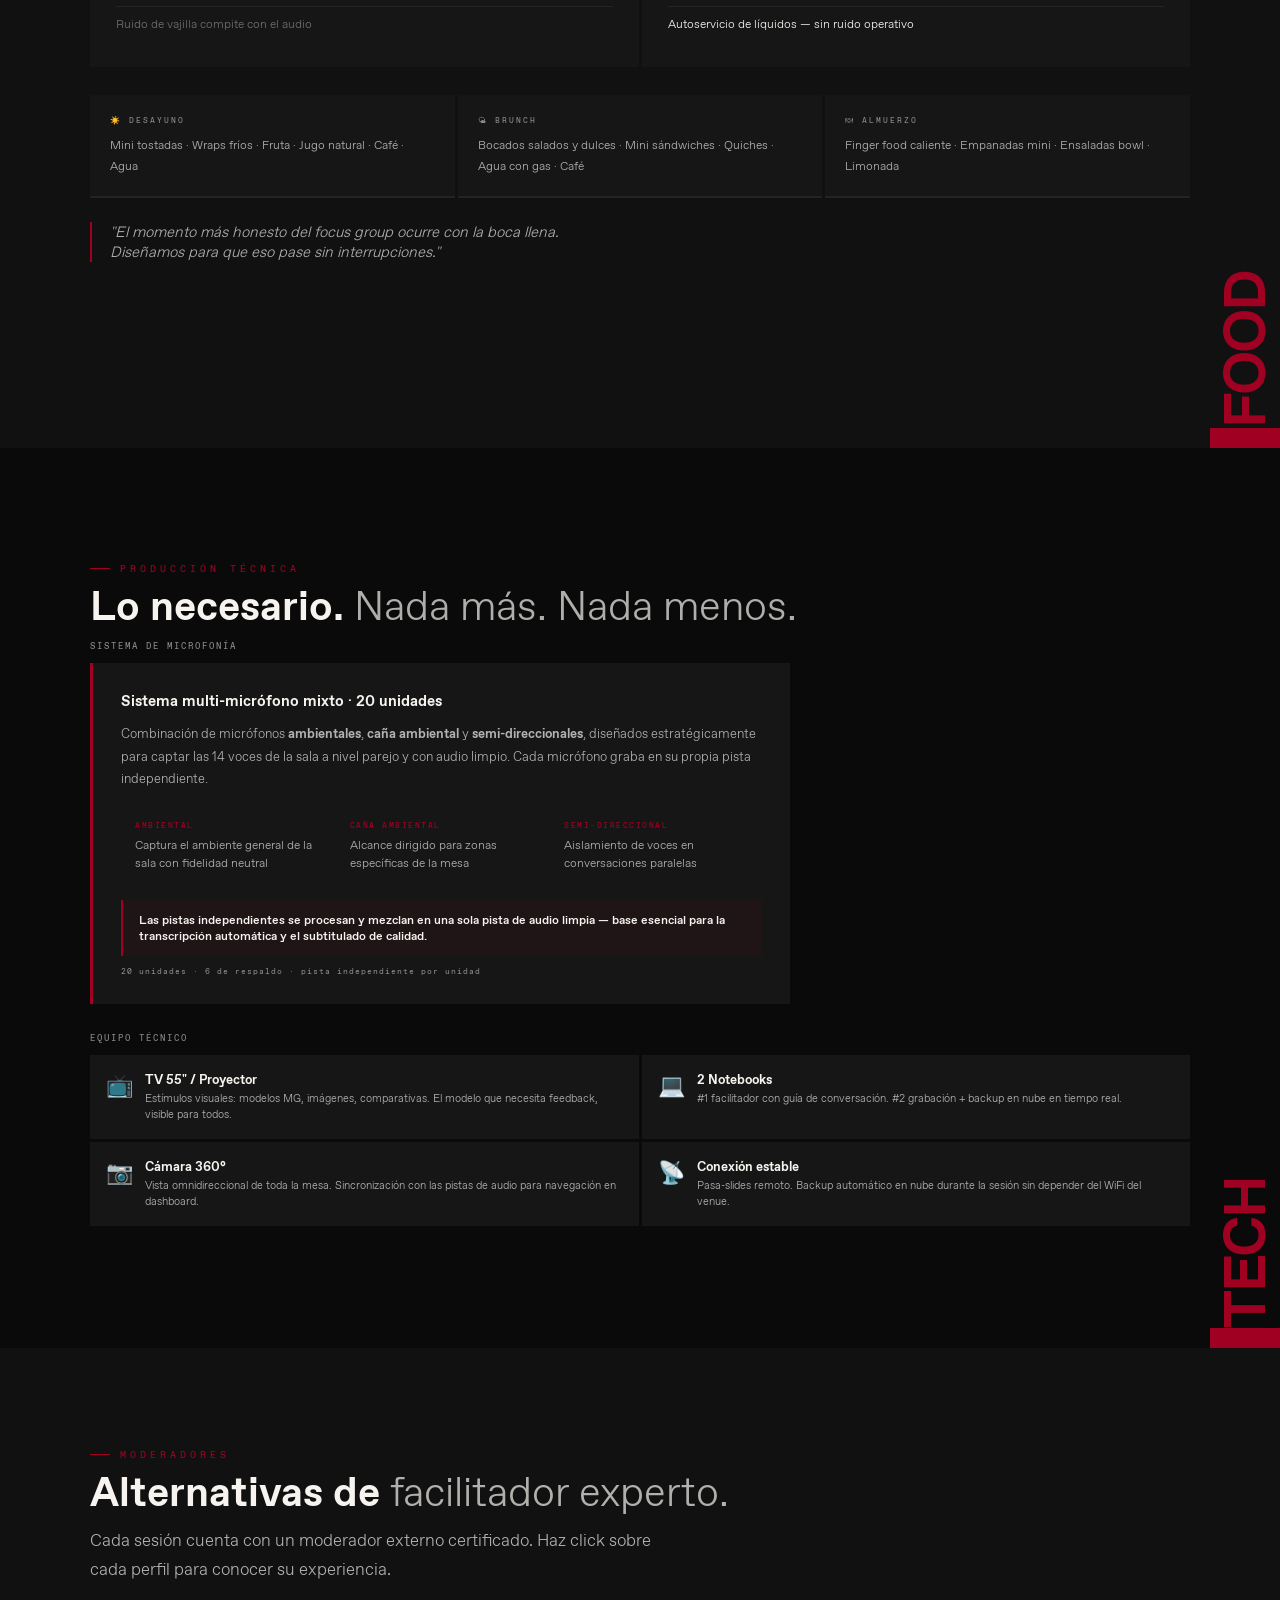
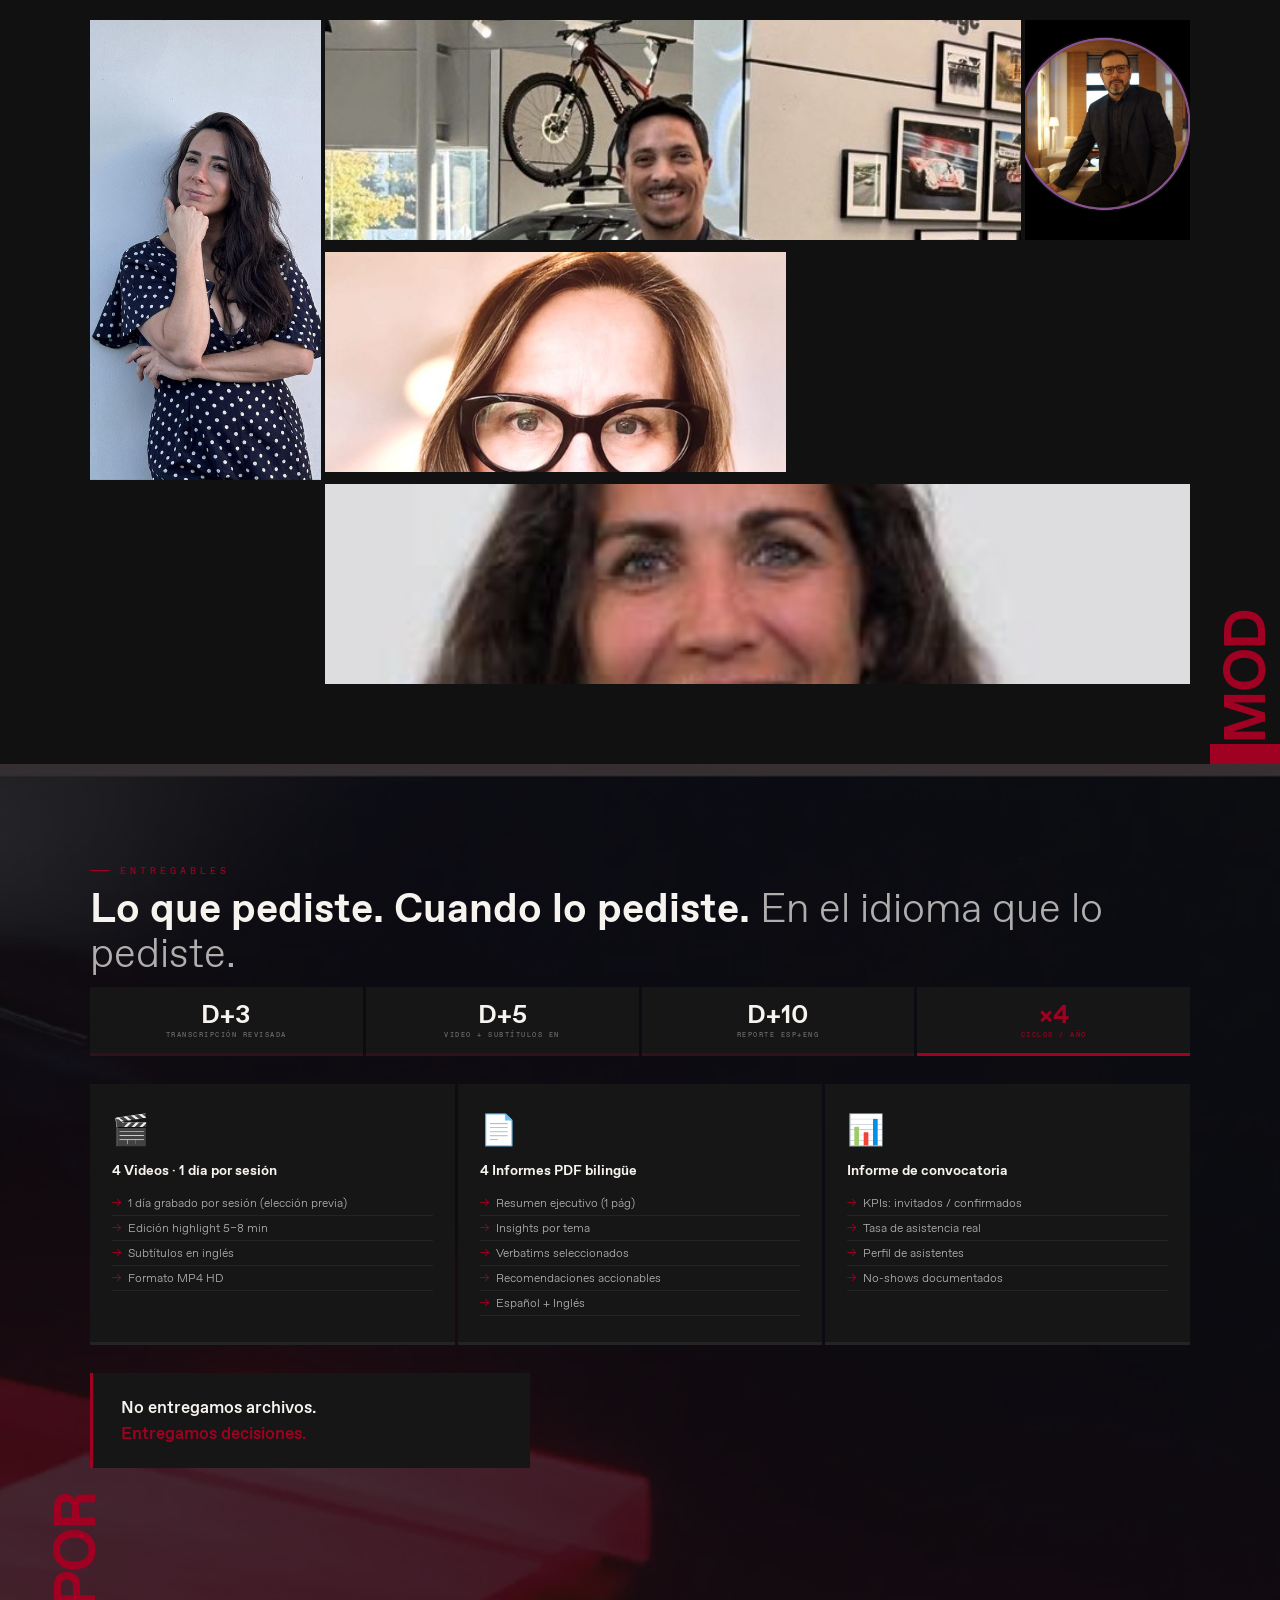
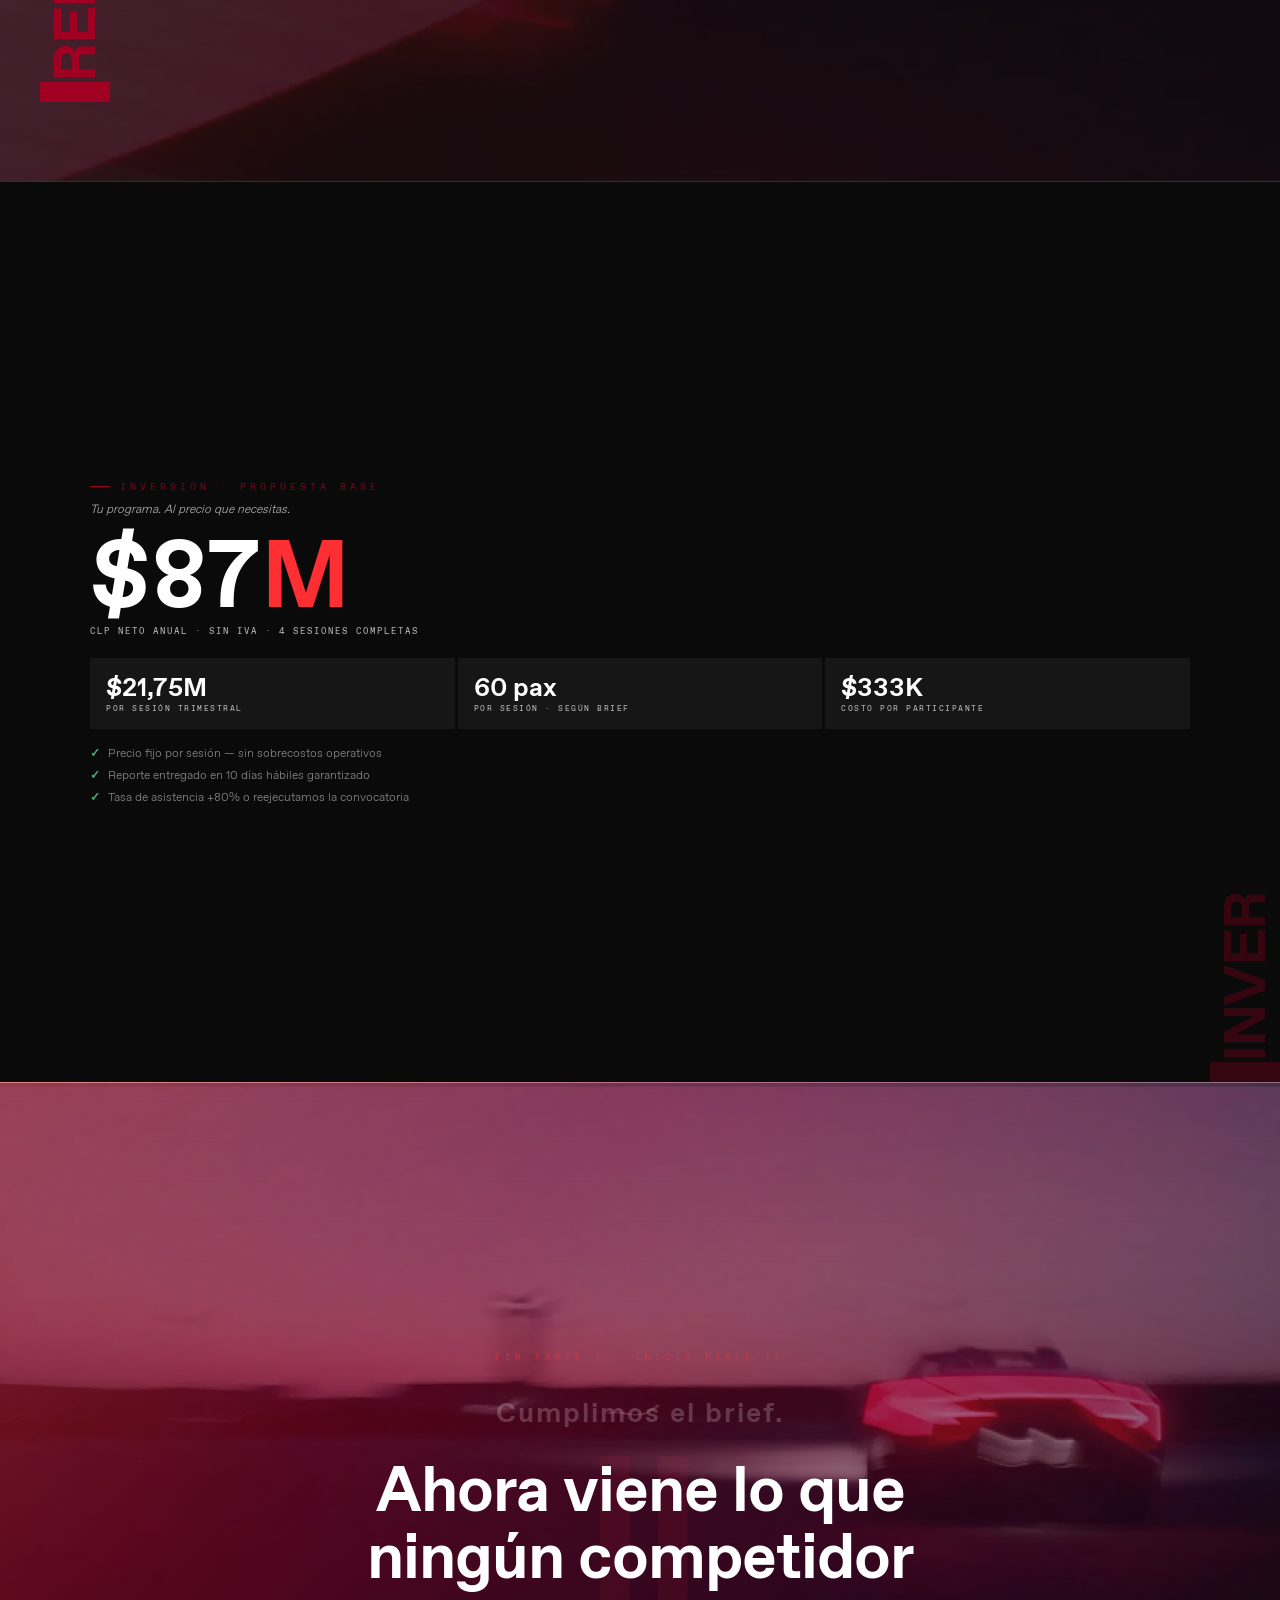
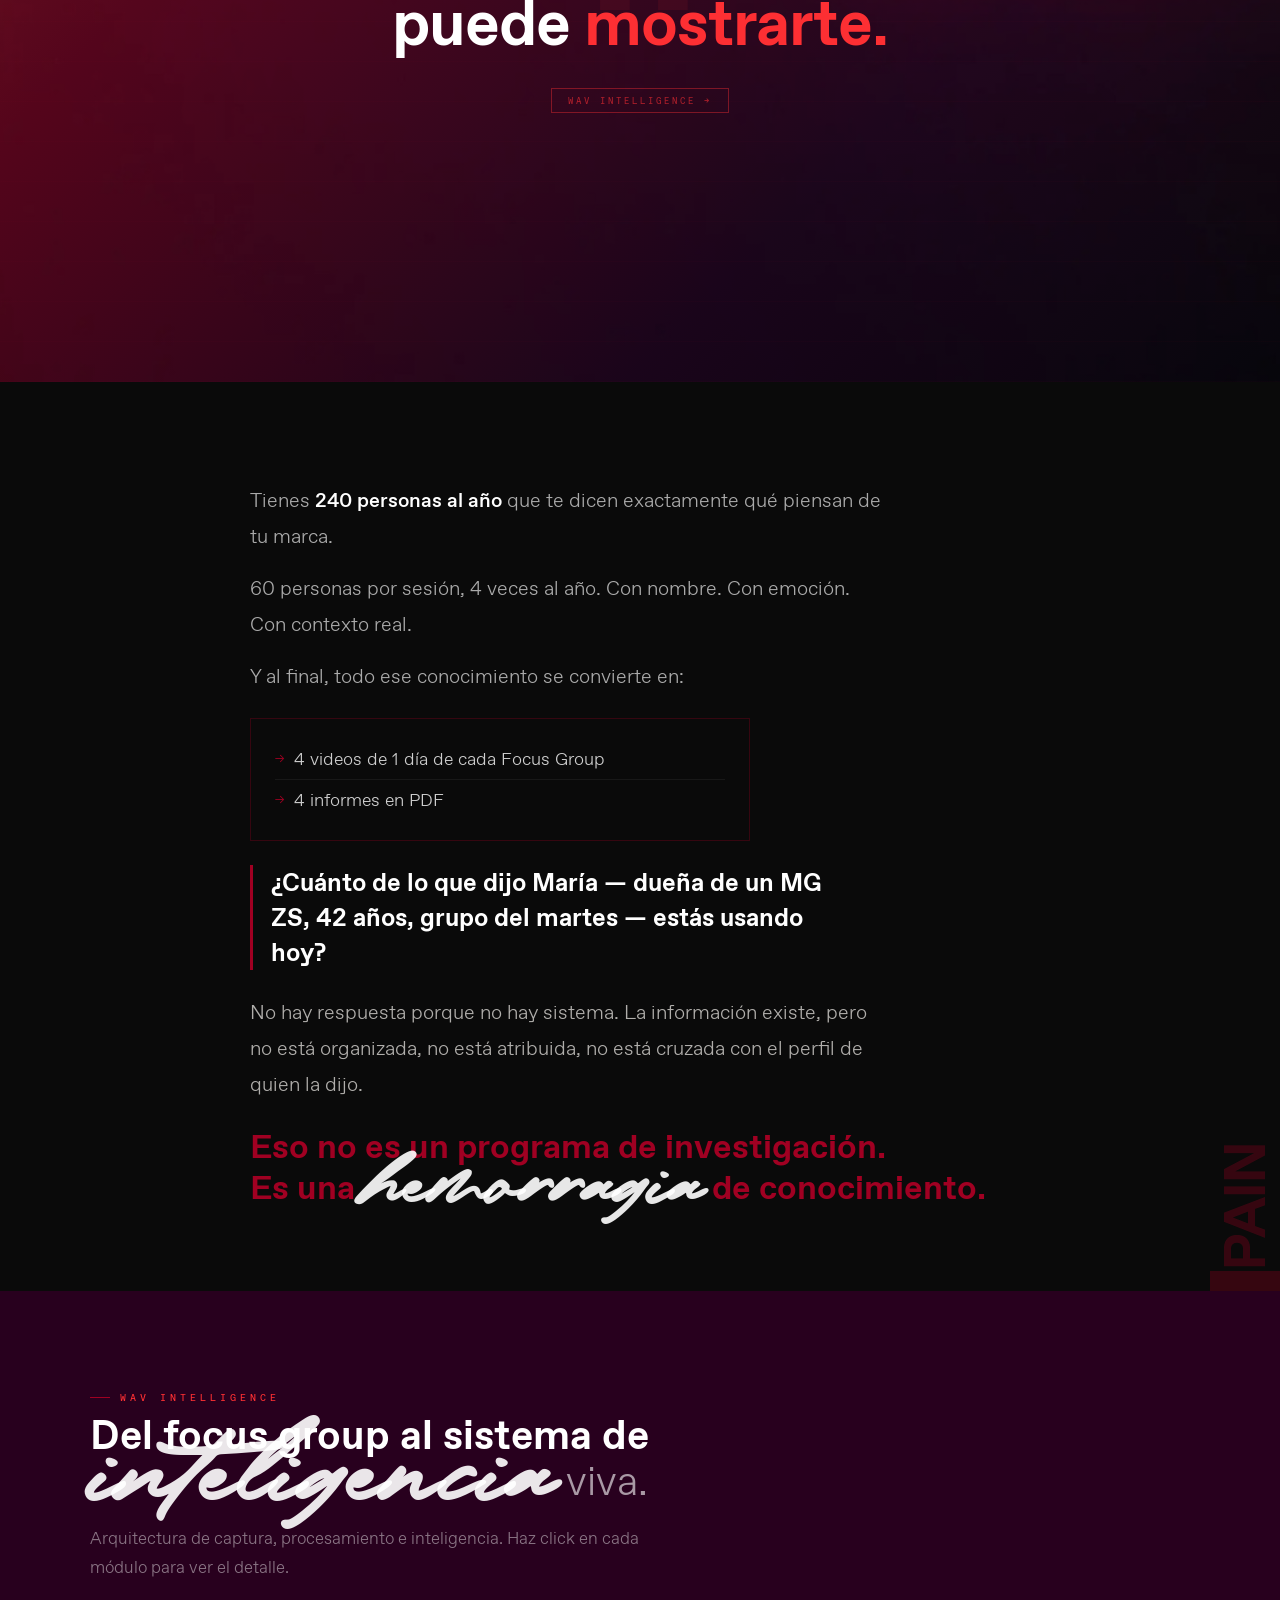
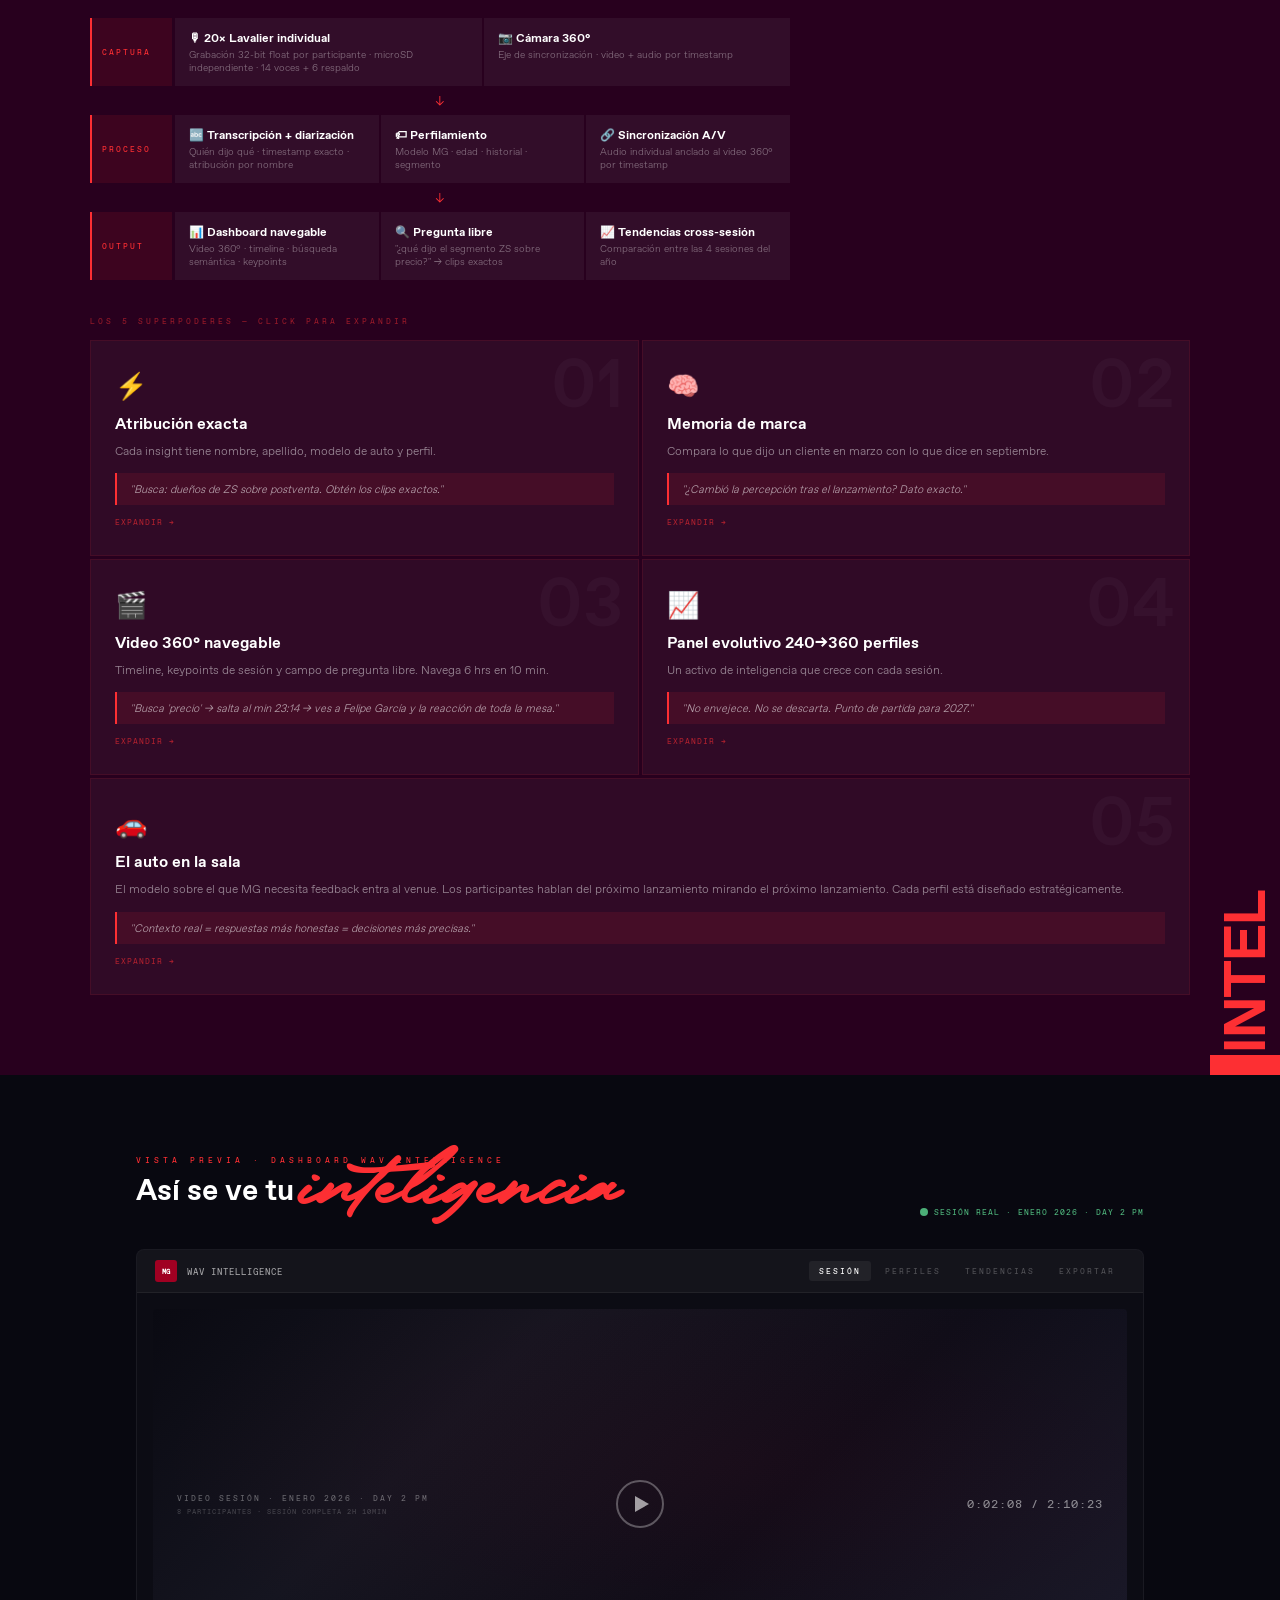
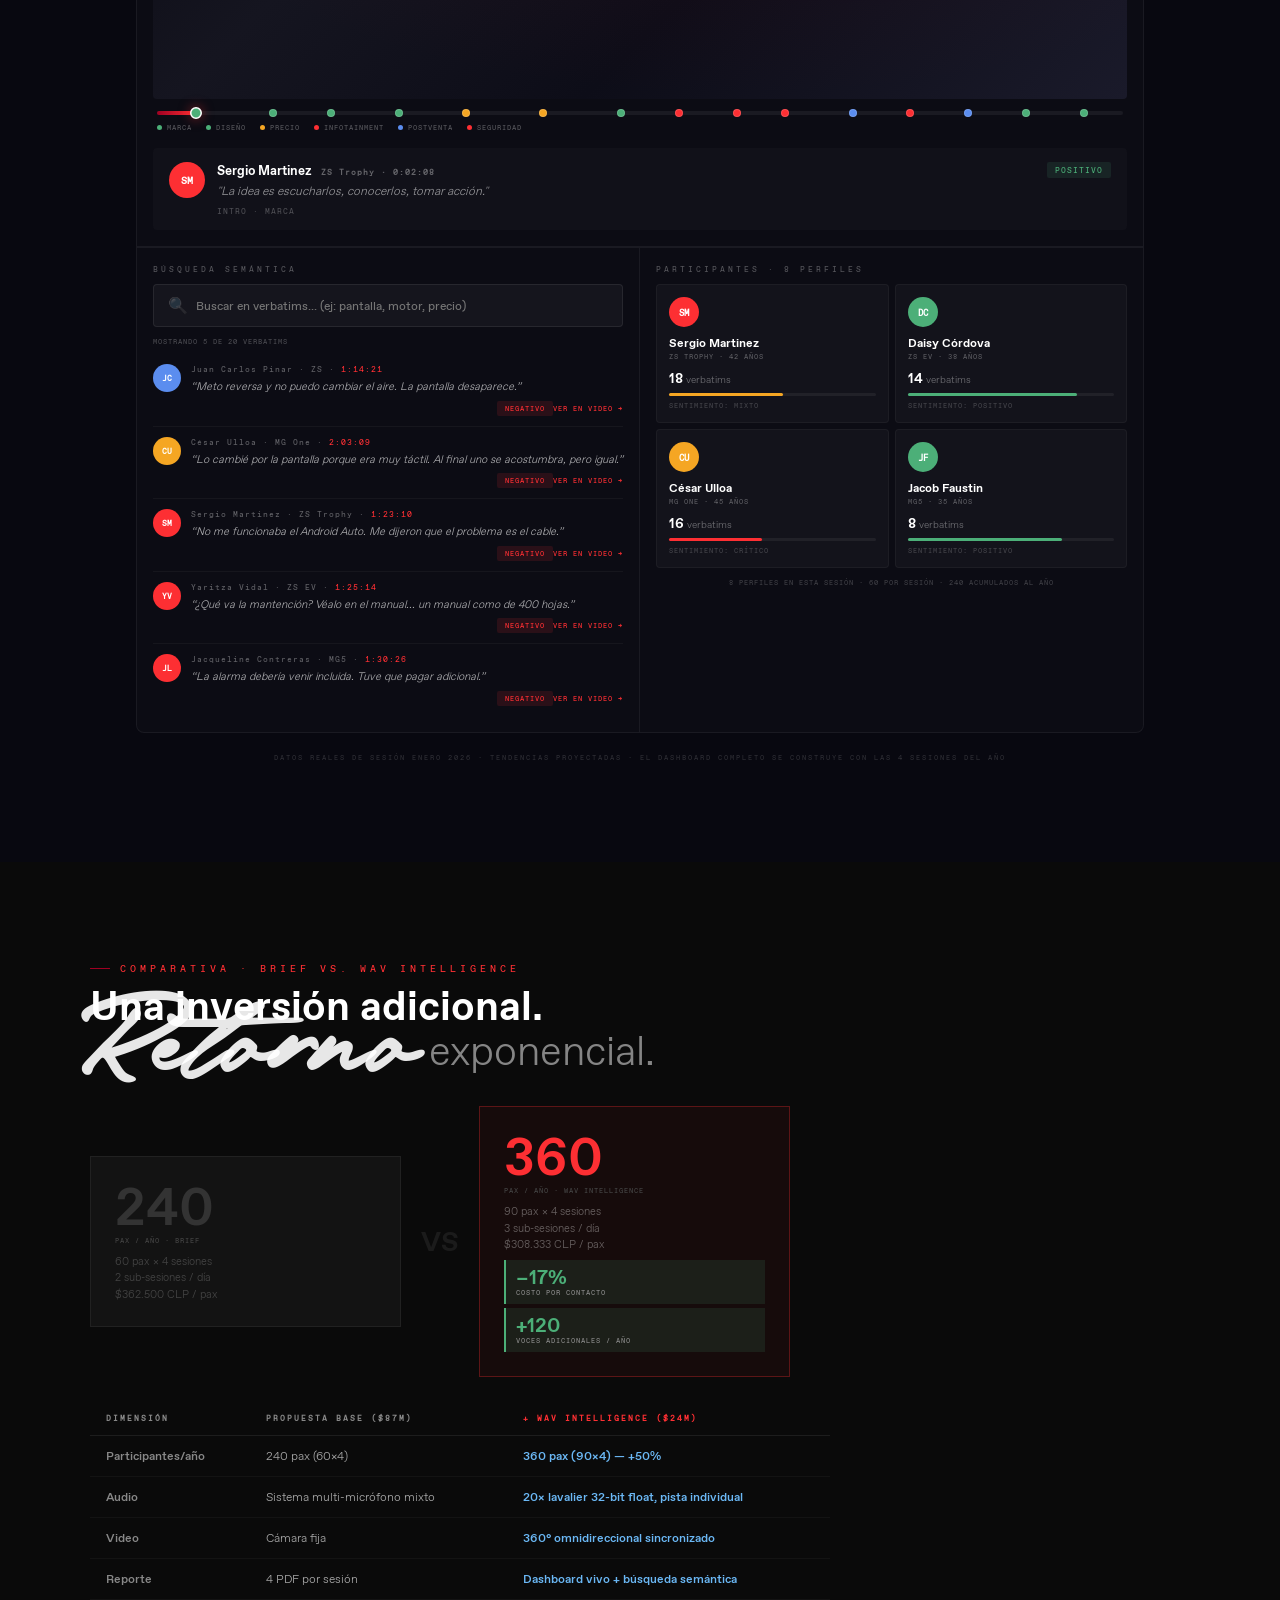
==== commit dae827f8: "feat: interactive dashboard with real data + SVG charts (Phase 6) Complete dashboard rewrite from st" ====
--- a/docs/index.html
+++ b/docs/index.html
@@ -984,14 +984,14 @@
   <div style="max-width:1100px;margin:0 auto">
 
     <!-- Header -->
-    <div style="display:flex;justify-content:space-between;align-items:flex-end;margin-bottom:32px" class="anim">
+    <div style="display:flex;justify-content:space-between;align-items:flex-end;margin-bottom:32px;flex-wrap:wrap;gap:12px" class="anim">
       <div>
         <div style="font-family:var(--mono);font-size:8px;letter-spacing:4px;text-transform:uppercase;color:var(--smoke);margin-bottom:8px">Vista previa · Dashboard WAV Intelligence</div>
         <div style="font-weight:700;font-size:clamp(20px,2.5vw,30px);color:white;line-height:1.15">Así se ve tu <span style="font-family:var(--script);color:var(--smoke);font-size:1.3em">inteligencia</span></div>
       </div>
       <div style="display:flex;gap:6px;align-items:center">
         <div style="width:8px;height:8px;border-radius:50%;background:#4CAF78"></div>
-        <span style="font-family:var(--mono);font-size:8px;letter-spacing:1px;color:#4CAF78;text-transform:uppercase">Sesión activa · Marzo 2026</span>
+        <span style="font-family:var(--mono);font-size:8px;letter-spacing:1px;color:#4CAF78;text-transform:uppercase">Sesión real · Enero 2026 · Day 2 PM</span>
       </div>
     </div>
 
@@ -1004,245 +1004,683 @@
           <div style="width:22px;height:22px;background:var(--red);border-radius:3px;display:flex;align-items:center;justify-content:center;font-family:var(--mono);font-size:7px;color:white;font-weight:700">MG</div>
           <span style="font-family:var(--mono);font-size:9px;letter-spacing:1px;color:rgba(255,255,255,.6)">WAV INTELLIGENCE</span>
         </div>
-        <div style="display:flex;gap:16px">
-          <span class="dash-tab dash-tab-active">Sesión</span>
-          <span class="dash-tab">Perfiles</span>
-          <span class="dash-tab">Tendencias</span>
-          <span class="dash-tab">Exportar</span>
-        </div>
-      </div>
-
-      <!-- PANEL 1: Video + Timeline -->
-      <div class="dash-video-panel">
-        <!-- Video placeholder -->
-        <div class="dash-video">
-          <div class="dash-video-gradient"></div>
-          <div class="dash-video-overlay">
-            <div style="display:flex;align-items:center;gap:8px">
-              <div style="width:40px;height:40px;border:2px solid rgba(255,255,255,.6);border-radius:50%;display:flex;align-items:center;justify-content:center">
-                <div style="width:0;height:0;border-left:14px solid rgba(255,255,255,.8);border-top:8px solid transparent;border-bottom:8px solid transparent;margin-left:3px"></div>
+        <div style="display:flex;gap:4px" id="dash-tabs">
+          <span class="dash-tab dash-tab-active" data-tab="sesion">Sesión</span>
+          <span class="dash-tab" data-tab="perfiles">Perfiles</span>
+          <span class="dash-tab" data-tab="tendencias">Tendencias</span>
+          <span class="dash-tab" data-tab="exportar">Exportar</span>
+        </div>
+      </div>
+
+      <!-- ══ PANEL: Sesión ══ -->
+      <div id="dash-panel-sesion">
+
+        <!-- Video + Timeline -->
+        <div class="dash-video-panel">
+          <!-- Video placeholder -->
+          <div class="dash-video">
+            <div class="dash-video-gradient"></div>
+            <div class="dash-video-overlay">
+              <div style="flex:1">
+                <div style="font-family:var(--mono);font-size:8px;letter-spacing:2px;color:rgba(255,255,255,.35);text-transform:uppercase;margin-bottom:4px">Video sesión · Enero 2026 · Day 2 PM</div>
+                <div style="font-family:var(--mono);font-size:7px;letter-spacing:1px;color:rgba(255,255,255,.2);text-transform:uppercase">8 participantes · Sesión completa 2h 10min</div>
               </div>
-              <div>
-                <div style="font-family:var(--mono);font-size:7px;letter-spacing:2px;color:rgba(255,255,255,.4);text-transform:uppercase">Video 360° · Sesión Marzo</div>
-                <div style="font-size:11px;color:rgba(255,255,255,.7);margin-top:2px">Sub-sesión 2 · Mesa desayuno · 10 participantes</div>
+              <div style="width:48px;height:48px;border-radius:50%;border:2px solid rgba(255,255,255,.3);display:flex;align-items:center;justify-content:center;cursor:pointer;flex-shrink:0">
+                <div style="width:0;height:0;border-style:solid;border-width:8px 0 8px 14px;border-color:transparent transparent transparent rgba(255,255,255,.6);margin-left:3px"></div>
               </div>
-            </div>
-            <div style="font-family:var(--mono);font-size:20px;color:rgba(255,255,255,.5);letter-spacing:2px">23:14 <span style="font-size:11px;color:rgba(255,255,255,.25)">/ 1:42:30</span></div>
-          </div>
-        </div>
-
-        <!-- Timeline -->
-        <div class="dash-timeline">
-          <div class="dash-tl-bar">
-            <div class="dash-tl-progress" style="width:22%"></div>
-            <div class="dash-tl-marker" style="left:8%" title="Infotainment"><div class="dash-tl-dot" style="background:var(--smoke)"></div></div>
-            <div class="dash-tl-marker" style="left:15%" title="Diseño"><div class="dash-tl-dot" style="background:#4CAF78"></div></div>
-            <div class="dash-tl-marker dash-tl-marker-active" style="left:22%" title="Infotainment"><div class="dash-tl-dot" style="background:var(--smoke)"></div></div>
-            <div class="dash-tl-marker" style="left:38%" title="Garantía"><div class="dash-tl-dot" style="background:#5B8DEF"></div></div>
-            <div class="dash-tl-marker" style="left:52%" title="Precio"><div class="dash-tl-dot" style="background:#F5A623"></div></div>
-            <div class="dash-tl-marker" style="left:61%" title="Comunidad"><div class="dash-tl-dot" style="background:#4CAF78"></div></div>
-            <div class="dash-tl-marker" style="left:75%" title="Precio"><div class="dash-tl-dot" style="background:#F5A623"></div></div>
-            <div class="dash-tl-marker" style="left:88%" title="Garantía"><div class="dash-tl-dot" style="background:#5B8DEF"></div></div>
-          </div>
-          <div class="dash-tl-labels">
-            <div class="dash-tl-label"><div class="dash-tl-ldot" style="background:var(--smoke)"></div>Infotainment</div>
-            <div class="dash-tl-label"><div class="dash-tl-ldot" style="background:#5B8DEF"></div>Garantía</div>
-            <div class="dash-tl-label"><div class="dash-tl-ldot" style="background:#F5A623"></div>Precio</div>
-            <div class="dash-tl-label"><div class="dash-tl-ldot" style="background:#4CAF78"></div>Comunidad</div>
-          </div>
-        </div>
-
-        <!-- Current speaker -->
-        <div class="dash-speaker">
-          <div class="dash-speaker-av">FG</div>
-          <div>
-            <div style="font-size:13px;font-weight:600;color:white">Felipe García <span style="font-family:var(--mono);font-size:8px;letter-spacing:1px;color:rgba(255,255,255,.35);margin-left:6px">ZS EV · 38 AÑOS · 23:14</span></div>
-            <div style="font-size:12px;color:rgba(255,255,255,.55);font-style:italic;margin-top:3px;line-height:1.5">"El infotainment se congela cuando enciendo el aire acondicionado. Llevo 3 veces al service y me dicen que es normal."</div>
-          </div>
-          <div class="dash-sentiment dash-sentiment-neg">Negativo</div>
-        </div>
-      </div>
-
-      <!-- PANELS 2 & 3: Search + Profiles side by side -->
-      <div class="dash-lower">
-
-        <!-- PANEL 2: Semantic Search -->
-        <div class="dash-search-panel">
-          <div class="dash-panel-label">Búsqueda semántica</div>
-          <div class="dash-search-input">
-            <span style="color:rgba(255,255,255,.25)">🔍</span>
-            <span style="color:rgba(255,255,255,.5);font-size:12px">¿Qué dijeron sobre el infotainment?</span>
-          </div>
-          <div style="font-family:var(--mono);font-size:7px;letter-spacing:1px;color:rgba(255,255,255,.25);text-transform:uppercase;margin:10px 0 8px">3 resultados · 4 participantes</div>
-
-          <!-- Result 1 -->
-          <div class="dash-result">
-            <div class="dash-result-av" style="background:var(--smoke)">FG</div>
-            <div class="dash-result-body">
-              <div class="dash-result-meta">Felipe García · ZS EV · 38a · <span style="color:var(--smoke)">23:14</span></div>
-              <div class="dash-result-quote">"Se congela cuando enciendo el aire. Llevo 3 veces al service."</div>
-              <div style="display:flex;justify-content:space-between;align-items:center;margin-top:6px">
-                <div class="dash-sentiment dash-sentiment-neg" style="font-size:7px">Negativo</div>
-                <span style="font-family:var(--mono);font-size:7px;letter-spacing:1px;color:var(--smoke)">VER EN VIDEO →</span>
+              <div style="flex:1;text-align:right">
+                <div id="dash-video-time" style="font-family:var(--mono);font-size:12px;letter-spacing:1px;color:rgba(255,255,255,.5)">0:02:08 / 2:10:23</div>
               </div>
             </div>
           </div>
 
-          <!-- Result 2 -->
-          <div class="dash-result">
-            <div class="dash-result-av" style="background:#5B8DEF">MT</div>
-            <div class="dash-result-body">
-              <div class="dash-result-meta">María Torres · MG4 · 42a · <span style="color:var(--smoke)">47:22</span></div>
-              <div class="dash-result-quote">"La pantalla es linda pero no responde al toque. Termino usando el teléfono."</div>
-              <div style="display:flex;justify-content:space-between;align-items:center;margin-top:6px">
-                <div class="dash-sentiment dash-sentiment-neg" style="font-size:7px">Negativo</div>
-                <span style="font-family:var(--mono);font-size:7px;letter-spacing:1px;color:var(--smoke)">VER EN VIDEO →</span>
+          <div class="dash-timeline">
+            <div class="dash-tl-bar">
+              <div class="dash-tl-progress" id="dash-tl-progress" style="width:4%"></div>
+              <div id="dash-tl-markers"></div>
+            </div>
+            <div class="dash-tl-labels">
+              <div class="dash-tl-label"><div class="dash-tl-ldot" style="background:#4CAF78"></div>Marca</div>
+              <div class="dash-tl-label"><div class="dash-tl-ldot" style="background:#4CAF78"></div>Diseño</div>
+              <div class="dash-tl-label"><div class="dash-tl-ldot" style="background:#F5A623"></div>Precio</div>
+              <div class="dash-tl-label"><div class="dash-tl-ldot" style="background:var(--smoke)"></div>Infotainment</div>
+              <div class="dash-tl-label"><div class="dash-tl-ldot" style="background:#5B8DEF"></div>Postventa</div>
+              <div class="dash-tl-label"><div class="dash-tl-ldot" style="background:var(--smoke)"></div>Seguridad</div>
+            </div>
+          </div>
+
+          <!-- Current speaker card -->
+          <div class="dash-speaker" id="dash-speaker">
+            <div class="dash-speaker-av" id="dash-speaker-av">SM</div>
+            <div style="flex:1;min-width:0">
+              <div style="font-size:13px;font-weight:600;color:white" id="dash-speaker-name">Sergio Martinez <span style="font-family:var(--mono);font-size:8px;letter-spacing:1px;color:rgba(255,255,255,.35);margin-left:6px">ZS Trophy · 0:02:08</span></div>
+              <div style="font-size:12px;color:rgba(255,255,255,.55);font-style:italic;margin-top:3px;line-height:1.5" id="dash-speaker-quote">"La idea es escucharlos, conocerlos, tomar acción."</div>
+              <div style="font-family:var(--mono);font-size:8px;letter-spacing:1px;color:rgba(255,255,255,.25);text-transform:uppercase;margin-top:6px" id="dash-speaker-topic">Intro · marca</div>
+            </div>
+            <div class="dash-sentiment dash-sentiment-pos" id="dash-speaker-sent">Positivo</div>
+          </div>
+        </div>
+
+        <!-- Lower: Search + Mini Profiles -->
+        <div class="dash-lower">
+
+          <!-- Semantic Search -->
+          <div class="dash-search-panel">
+            <div class="dash-panel-label">Búsqueda semántica</div>
+            <div class="dash-search-input" style="cursor:text">
+              <span style="color:rgba(255,255,255,.25)">🔍</span>
+              <input type="text" id="dash-search" placeholder="Buscar en verbatims... (ej: pantalla, motor, precio)" style="background:none;border:none;outline:none;color:rgba(255,255,255,.7);font-size:12px;font-family:var(--sans);width:100%">
+            </div>
+            <div style="font-family:var(--mono);font-size:7px;letter-spacing:1px;color:rgba(255,255,255,.25);text-transform:uppercase;margin:10px 0 8px" id="dash-search-count">Mostrando 5 verbatims</div>
+            <div id="dash-search-results"></div>
+          </div>
+
+          <!-- Mini Profiles (always visible in Sesion tab) -->
+          <div class="dash-profiles-panel">
+            <div class="dash-panel-label">Participantes · 8 perfiles</div>
+            <div class="dash-profiles-grid" id="dash-mini-profiles"></div>
+            <div style="font-family:var(--mono);font-size:7px;letter-spacing:1px;color:rgba(255,255,255,.2);text-transform:uppercase;margin-top:10px;text-align:center">8 perfiles en esta sesión · 60 por sesión · 240 acumulados al año</div>
+          </div>
+        </div>
+      </div>
+
+      <!-- ══ PANEL: Perfiles ══ -->
+      <div id="dash-panel-perfiles" style="display:none;padding:16px">
+        <div class="dash-panel-label">Perfiles · Day 2 PM · Enero 2026</div>
+        <div class="dash-filters" id="dash-model-filters">
+          <span class="dash-filter dash-filter-active" data-model="todos">Todos</span>
+          <span class="dash-filter" data-model="ZS">ZS</span>
+          <span class="dash-filter" data-model="MG One">MG One</span>
+          <span class="dash-filter" data-model="MG5">MG5</span>
+        </div>
+        <div class="dash-profiles-grid" id="dash-full-profiles" style="grid-template-columns:repeat(4,1fr)"></div>
+        <div style="font-family:var(--mono);font-size:7px;letter-spacing:1px;color:rgba(255,255,255,.2);text-transform:uppercase;margin-top:14px;text-align:center" id="dash-profiles-count">8 perfiles · Todos los modelos</div>
+      </div>
+
+      <!-- ══ PANEL: Tendencias ══ -->
+      <div id="dash-panel-tendencias" style="display:none">
+        <div style="padding:16px">
+          <div class="dash-panel-label" style="margin-bottom:20px">Tendencias cross-sesión · 2026</div>
+
+          <!-- ── LINE CHART: Evolución por tema ── -->
+          <div style="margin-bottom:24px">
+            <div style="font-family:'FavoritMono',monospace;font-size:8px;letter-spacing:2px;color:rgba(255,255,255,.4);text-transform:uppercase;margin-bottom:12px">Evolución por tema · 2026</div>
+            <svg id="svg-line-chart" viewBox="0 0 600 280" style="width:100%;max-height:280px;display:block" xmlns="http://www.w3.org/2000/svg">
+              <!-- Grid lines -->
+              <line x1="60" y1="30" x2="560" y2="30" stroke="rgba(255,255,255,.06)" stroke-width="1"/>
+              <line x1="60" y1="72" x2="560" y2="72" stroke="rgba(255,255,255,.06)" stroke-width="1"/>
+              <line x1="60" y1="114" x2="560" y2="114" stroke="rgba(255,255,255,.06)" stroke-width="1"/>
+              <line x1="60" y1="156" x2="560" y2="156" stroke="rgba(255,255,255,.06)" stroke-width="1"/>
+              <line x1="60" y1="198" x2="560" y2="198" stroke="rgba(255,255,255,.06)" stroke-width="1"/>
+              <line x1="60" y1="240" x2="560" y2="240" stroke="rgba(255,255,255,.06)" stroke-width="1"/>
+              <!-- Y axis labels (0-10, chart area y: 30 to 240, so 10=30, 0=240, each unit = 21px) -->
+              <text x="50" y="34" text-anchor="end" fill="rgba(255,255,255,.3)" font-family="'FavoritMono',monospace" font-size="8">10</text>
+              <text x="50" y="76" text-anchor="end" fill="rgba(255,255,255,.3)" font-family="'FavoritMono',monospace" font-size="8">8</text>
+              <text x="50" y="118" text-anchor="end" fill="rgba(255,255,255,.3)" font-family="'FavoritMono',monospace" font-size="8">6</text>
+              <text x="50" y="160" text-anchor="end" fill="rgba(255,255,255,.3)" font-family="'FavoritMono',monospace" font-size="8">4</text>
+              <text x="50" y="202" text-anchor="end" fill="rgba(255,255,255,.3)" font-family="'FavoritMono',monospace" font-size="8">2</text>
+              <text x="50" y="244" text-anchor="end" fill="rgba(255,255,255,.3)" font-family="'FavoritMono',monospace" font-size="8">0</text>
+              <!-- X axis labels -->
+              <text x="127" y="258" text-anchor="middle" fill="rgba(255,255,255,.35)" font-family="'FavoritMono',monospace" font-size="8">Ene</text>
+              <text x="293" y="258" text-anchor="middle" fill="rgba(255,255,255,.35)" font-family="'FavoritMono',monospace" font-size="8">Abr</text>
+              <text x="460" y="258" text-anchor="middle" fill="rgba(255,255,255,.35)" font-family="'FavoritMono',monospace" font-size="8">Jul</text>
+              <text x="560" y="258" text-anchor="middle" fill="rgba(255,255,255,.35)" font-family="'FavoritMono',monospace" font-size="8">Oct</text>
+              <!-- Line: Satisfacción diseño (#4CAF78) 8.2→8.5→8.7→8.9 -->
+              <!-- y = 240 - (val * 21) : 8.2→67.8, 8.5→61.5, 8.7→57.3, 8.9→53.1 -->
+              <polyline points="127,67.8 293,61.5 460,57.3 560,53.1" fill="none" stroke="#4CAF78" stroke-width="2.5" stroke-linejoin="round" stroke-linecap="round"/>
+              <circle cx="127" cy="67.8" r="5" fill="#4CAF78" stroke="#080810" stroke-width="2" class="svg-dot" data-metric="Satisfacción diseño" data-period="Ene" data-value="8.2" data-explain="Baseline. Confort y techo panorámico son los principales atractivos."/>
+              <circle cx="293" cy="61.5" r="5" fill="#4CAF78" stroke="#080810" stroke-width="2" class="svg-dot" data-metric="Satisfacción diseño" data-period="Abr" data-value="8.5" data-explain="Mejora tras campaña de test drive ampliado."/>
+              <circle cx="460" cy="57.3" r="5" fill="#4CAF78" stroke="#080810" stroke-width="2" class="svg-dot" data-metric="Satisfacción diseño" data-period="Jul" data-value="8.7" data-explain="Nuevo HS con diseño actualizado impulsa percepción."/>
+              <circle cx="560" cy="53.1" r="5" fill="#4CAF78" stroke="#080810" stroke-width="2" class="svg-dot" data-metric="Satisfacción diseño" data-period="Oct" data-value="8.9" data-explain="Consolidación. Diseño es el activo más valorado."/>
+              <!-- Line: Frustración infotainment (#FD2F33) 7.1→6.2→5.3→4.7 -->
+              <!-- y: 7.1→90.9, 6.2→109.8, 5.3→128.7, 4.7→141.3 -->
+              <polyline points="127,90.9 293,109.8 460,128.7 560,141.3" fill="none" stroke="#FD2F33" stroke-width="2.5" stroke-linejoin="round" stroke-linecap="round"/>
+              <circle cx="127" cy="90.9" r="5" fill="#FD2F33" stroke="#080810" stroke-width="2" class="svg-dot" data-metric="Frustración infotainment" data-period="Ene" data-value="7.1" data-explain="Pico. Pantalla táctil sin controles físicos, reversa bloquea clima."/>
+              <circle cx="293" cy="109.8" r="5" fill="#FD2F33" stroke="#080810" stroke-width="2" class="svg-dot" data-metric="Frustración infotainment" data-period="Abr" data-value="6.2" data-explain="Actualización OTA mejora respuesta táctil."/>
+              <circle cx="460" cy="128.7" r="5" fill="#FD2F33" stroke="#080810" stroke-width="2" class="svg-dot" data-metric="Frustración infotainment" data-period="Jul" data-value="5.3" data-explain="Nuevo firmware + tutorial en entrega reduce incidentes."/>
+              <circle cx="560" cy="141.3" r="5" fill="#FD2F33" stroke="#080810" stroke-width="2" class="svg-dot" data-metric="Frustración infotainment" data-period="Oct" data-value="4.7" data-explain="Contenido. Solo persiste en modelos pre-2025."/>
+              <!-- Line: Confianza postventa (#5B8DEF) 5.2→5.8→6.4→7.0 -->
+              <!-- y: 5.2→130.8, 5.8→118.2, 6.4→105.6, 7.0→93.0 -->
+              <polyline points="127,130.8 293,118.2 460,105.6 560,93.0" fill="none" stroke="#5B8DEF" stroke-width="2.5" stroke-linejoin="round" stroke-linecap="round"/>
+              <circle cx="127" cy="130.8" r="5" fill="#5B8DEF" stroke="#080810" stroke-width="2" class="svg-dot" data-metric="Confianza postventa" data-period="Ene" data-value="5.2" data-explain="Baseline bajo. Repuestos 15-25 días, manual 400 págs como respuesta."/>
+              <circle cx="293" cy="118.2" r="5" fill="#5B8DEF" stroke="#080810" stroke-width="2" class="svg-dot" data-metric="Confianza postventa" data-period="Abr" data-value="5.8" data-explain="Pasaporte de mantenciones implementado."/>
+              <circle cx="460" cy="105.6" r="5" fill="#5B8DEF" stroke="#080810" stroke-width="2" class="svg-dot" data-metric="Confianza postventa" data-period="Jul" data-value="6.4" data-explain="Stock repuestos críticos en Chile. Espera baja a 5 días."/>
+              <circle cx="560" cy="93.0" r="5" fill="#5B8DEF" stroke="#080810" stroke-width="2" class="svg-dot" data-metric="Confianza postventa" data-period="Oct" data-value="7.0" data-explain="Programa retención activo. Clientes sienten acompañamiento."/>
+            </svg>
+            <!-- Legend -->
+            <div style="display:flex;gap:20px;justify-content:center;margin-top:10px;flex-wrap:wrap">
+              <div style="display:flex;align-items:center;gap:6px"><div style="width:8px;height:8px;border-radius:50%;background:#4CAF78"></div><span style="font-family:'FavoritMono',monospace;font-size:8px;color:rgba(255,255,255,.5)">Satisfacción diseño</span></div>
+              <div style="display:flex;align-items:center;gap:6px"><div style="width:8px;height:8px;border-radius:50%;background:#FD2F33"></div><span style="font-family:'FavoritMono',monospace;font-size:8px;color:rgba(255,255,255,.5)">Frustración infotainment</span></div>
+              <div style="display:flex;align-items:center;gap:6px"><div style="width:8px;height:8px;border-radius:50%;background:#5B8DEF"></div><span style="font-family:'FavoritMono',monospace;font-size:8px;color:rgba(255,255,255,.5)">Confianza postventa</span></div>
+            </div>
+          </div>
+
+          <!-- ── DONUT + HORIZONTAL BARS row ── -->
+          <div style="display:grid;grid-template-columns:1fr 1fr;gap:20px;margin-bottom:24px">
+
+            <!-- DONUT CHART: Distribución de sentimiento -->
+            <div>
+              <div style="font-family:'FavoritMono',monospace;font-size:8px;letter-spacing:2px;color:rgba(255,255,255,.4);text-transform:uppercase;margin-bottom:12px">Distribución de sentimiento · Enero 2026</div>
+              <div style="display:flex;align-items:center;gap:16px">
+                <svg id="svg-donut-chart" viewBox="0 0 180 180" style="width:160px;height:160px;flex-shrink:0" xmlns="http://www.w3.org/2000/svg">
+                  <!-- Donut segments: r=70, cx=90, cy=90, circumference=439.82 -->
+                  <!-- Positivo 38% = 167.13, Mixto 27% = 118.75, Negativo 25% = 109.96, Neutro 10% = 43.98 -->
+                  <!-- Offset: start at top (-90deg). stroke-dashoffset rotates the start. -->
+                  <circle cx="90" cy="90" r="70" fill="none" stroke="#4CAF78" stroke-width="28" stroke-dasharray="167.13 272.69" stroke-dashoffset="109.96" class="svg-pie-seg" data-category="Positivo" data-pct="38%"/>
+                  <circle cx="90" cy="90" r="70" fill="none" stroke="#F5A623" stroke-width="28" stroke-dasharray="118.75 321.07" stroke-dashoffset="-57.17" class="svg-pie-seg" data-category="Mixto" data-pct="27%"/>
+                  <circle cx="90" cy="90" r="70" fill="none" stroke="#FD2F33" stroke-width="28" stroke-dasharray="109.96 329.86" stroke-dashoffset="-175.92" class="svg-pie-seg" data-category="Negativo" data-pct="25%"/>
+                  <circle cx="90" cy="90" r="70" fill="none" stroke="#5B8DEF" stroke-width="28" stroke-dasharray="43.98 395.84" stroke-dashoffset="-285.88" class="svg-pie-seg" data-category="Neutro" data-pct="10%"/>
+                  <!-- Center text -->
+                  <text x="90" y="85" text-anchor="middle" fill="white" font-family="'Favorit',sans-serif" font-size="16" font-weight="700">114</text>
+                  <text x="90" y="102" text-anchor="middle" fill="rgba(255,255,255,.4)" font-family="'FavoritMono',monospace" font-size="8">verbatims</text>
+                </svg>
+                <!-- Donut legend -->
+                <div style="display:flex;flex-direction:column;gap:8px">
+                  <div style="display:flex;align-items:center;gap:8px"><div style="width:10px;height:10px;border-radius:2px;background:#4CAF78;flex-shrink:0"></div><span style="font-family:'Favorit',sans-serif;font-size:12px;color:rgba(255,255,255,.7)">38%</span><span style="font-family:'FavoritMono',monospace;font-size:8px;color:rgba(255,255,255,.4)">Positivo</span></div>
+                  <div style="display:flex;align-items:center;gap:8px"><div style="width:10px;height:10px;border-radius:2px;background:#F5A623;flex-shrink:0"></div><span style="font-family:'Favorit',sans-serif;font-size:12px;color:rgba(255,255,255,.7)">27%</span><span style="font-family:'FavoritMono',monospace;font-size:8px;color:rgba(255,255,255,.4)">Mixto</span></div>
+                  <div style="display:flex;align-items:center;gap:8px"><div style="width:10px;height:10px;border-radius:2px;background:#FD2F33;flex-shrink:0"></div><span style="font-family:'Favorit',sans-serif;font-size:12px;color:rgba(255,255,255,.7)">25%</span><span style="font-family:'FavoritMono',monospace;font-size:8px;color:rgba(255,255,255,.4)">Negativo</span></div>
+                  <div style="display:flex;align-items:center;gap:8px"><div style="width:10px;height:10px;border-radius:2px;background:#5B8DEF;flex-shrink:0"></div><span style="font-family:'Favorit',sans-serif;font-size:12px;color:rgba(255,255,255,.7)">10%</span><span style="font-family:'FavoritMono',monospace;font-size:8px;color:rgba(255,255,255,.4)">Neutro</span></div>
+                </div>
               </div>
             </div>
+
+            <!-- HORIZONTAL BAR CHART: Temas más mencionados -->
+            <div>
+              <div style="font-family:'FavoritMono',monospace;font-size:8px;letter-spacing:2px;color:rgba(255,255,255,.4);text-transform:uppercase;margin-bottom:12px">Temas más mencionados</div>
+              <svg id="svg-hbar-chart" viewBox="0 0 340 190" style="width:100%;display:block" xmlns="http://www.w3.org/2000/svg">
+                <!-- Bar 1: Infotainment/Pantalla 28 -->
+                <text x="130" y="18" text-anchor="end" fill="rgba(255,255,255,.6)" font-family="'FavoritMono',monospace" font-size="9">Infotainment/Pantalla</text>
+                <rect x="136" y="8" width="160" height="14" rx="2" fill="#FD2F33" opacity="0.85"/>
+                <text x="302" y="19" fill="rgba(255,255,255,.7)" font-family="'Favorit',sans-serif" font-size="10" font-weight="600">28</text>
+                <!-- Bar 2: Precio/Depreciación 22 -->
+                <text x="130" y="48" text-anchor="end" fill="rgba(255,255,255,.6)" font-family="'FavoritMono',monospace" font-size="9">Precio/Depreciación</text>
+                <rect x="136" y="38" width="126" height="14" rx="2" fill="#F5A623" opacity="0.85"/>
+                <text x="268" y="49" fill="rgba(255,255,255,.7)" font-family="'Favorit',sans-serif" font-size="10" font-weight="600">22</text>
+                <!-- Bar 3: Postventa/Garantía 18 -->
+                <text x="130" y="78" text-anchor="end" fill="rgba(255,255,255,.6)" font-family="'FavoritMono',monospace" font-size="9">Postventa/Garantía</text>
+                <rect x="136" y="68" width="103" height="14" rx="2" fill="#5B8DEF" opacity="0.85"/>
+                <text x="245" y="79" fill="rgba(255,255,255,.7)" font-family="'Favorit',sans-serif" font-size="10" font-weight="600">18</text>
+                <!-- Bar 4: Diseño/Confort 16 -->
+                <text x="130" y="108" text-anchor="end" fill="rgba(255,255,255,.6)" font-family="'FavoritMono',monospace" font-size="9">Diseño/Confort</text>
+                <rect x="136" y="98" width="91" height="14" rx="2" fill="#4CAF78" opacity="0.85"/>
+                <text x="233" y="109" fill="rgba(255,255,255,.7)" font-family="'Favorit',sans-serif" font-size="10" font-weight="600">16</text>
+                <!-- Bar 5: Seguridad/Alarma 14 -->
+                <text x="130" y="138" text-anchor="end" fill="rgba(255,255,255,.6)" font-family="'FavoritMono',monospace" font-size="9">Seguridad/Alarma</text>
+                <rect x="136" y="128" width="80" height="14" rx="2" fill="#FD2F33" opacity="0.55"/>
+                <text x="222" y="139" fill="rgba(255,255,255,.7)" font-family="'Favorit',sans-serif" font-size="10" font-weight="600">14</text>
+                <!-- Bar 6: Marca/Heritage 12 -->
+                <text x="130" y="168" text-anchor="end" fill="rgba(255,255,255,.6)" font-family="'FavoritMono',monospace" font-size="9">Marca/Heritage</text>
+                <rect x="136" y="158" width="69" height="14" rx="2" fill="#4CAF78" opacity="0.55"/>
+                <text x="211" y="169" fill="rgba(255,255,255,.7)" font-family="'Favorit',sans-serif" font-size="10" font-weight="600">12</text>
+              </svg>
+            </div>
+
           </div>
 
-          <!-- Result 3 -->
-          <div class="dash-result">
-            <div class="dash-result-av" style="background:#4CAF78">VR</div>
-            <div class="dash-result-body">
-              <div class="dash-result-meta">Valentina Rojas · ZS · 31a · <span style="color:var(--smoke)">1:08:45</span></div>
-              <div class="dash-result-quote">"Después de la actualización OTA de febrero mejoró bastante. Ahora sí puedo usar CarPlay."</div>
-              <div style="display:flex;justify-content:space-between;align-items:center;margin-top:6px">
-                <div class="dash-sentiment dash-sentiment-pos" style="font-size:7px">Positivo</div>
-                <span style="font-family:var(--mono);font-size:7px;letter-spacing:1px;color:var(--smoke)">VER EN VIDEO →</span>
-              </div>
+          <!-- Emerging theme -->
+          <div class="dash-emerging">
+            <div class="dash-emerging-dot"></div>
+            <div>
+              <div style="font-family:var(--mono);font-size:7px;letter-spacing:2px;color:var(--smoke);text-transform:uppercase;margin-bottom:2px">Tema emergente · Enero 2026</div>
+              <div style="font-size:12px;color:rgba(255,255,255,.7)">"Depreciación + bonos opacos" — 5 de 8 participantes mencionaron frustración con caída de precio post-compra y falta de transparencia en financiamiento. No fue preguntado directamente.</div>
             </div>
           </div>
         </div>
-
-        <!-- PANEL 3: Participant Profiles -->
-        <div class="dash-profiles-panel">
-          <div class="dash-panel-label">Perfiles · Sesión Marzo</div>
-          <div class="dash-filters">
-            <span class="dash-filter dash-filter-active">Todos</span>
-            <span class="dash-filter">ZS</span>
-            <span class="dash-filter">MG4</span>
-            <span class="dash-filter">HS</span>
+      </div>
+
+      <!-- ══ PANEL: Exportar ══ -->
+      <div id="dash-panel-exportar" style="display:none;padding:32px 16px">
+        <div class="dash-panel-label" style="margin-bottom:20px">Exportar datos de sesión</div>
+        <div style="display:grid;grid-template-columns:1fr 1fr;gap:12px;max-width:600px">
+          <div style="background:rgba(255,255,255,.03);border:1px solid rgba(255,255,255,.06);border-radius:4px;padding:20px;cursor:pointer;transition:border-color .2s" onmouseover="this.style.borderColor='rgba(160,0,34,.4)'" onmouseout="this.style.borderColor='rgba(255,255,255,.06)'">
+            <div style="font-family:var(--mono);font-size:8px;letter-spacing:2px;color:var(--smoke);text-transform:uppercase;margin-bottom:8px">Reporte PDF</div>
+            <div style="font-size:12px;color:rgba(255,255,255,.5);line-height:1.5">Informe ejecutivo con verbatims, perfiles y tendencias. Formato cliente.</div>
+            <div style="font-family:var(--mono);font-size:7px;letter-spacing:1px;color:rgba(255,255,255,.2);text-transform:uppercase;margin-top:12px">↓ Descargar</div>
           </div>
-          <div class="dash-profiles-grid">
-            <!-- Profile 1 -->
-            <div class="dash-profile-card">
-              <div class="dash-profile-av" style="background:var(--smoke)">FG</div>
-              <div class="dash-profile-name">Felipe García</div>
-              <div class="dash-profile-model">ZS EV · 38 años</div>
-              <div class="dash-profile-stat"><span>12</span> verbatims</div>
-              <div class="dash-profile-bar"><div class="dash-profile-bar-fill" style="width:75%;background:var(--smoke)"></div></div>
-              <div class="dash-profile-sent">Sentimiento: mixto</div>
-            </div>
-            <!-- Profile 2 -->
-            <div class="dash-profile-card">
-              <div class="dash-profile-av" style="background:#5B8DEF">MT</div>
-              <div class="dash-profile-name">María Torres</div>
-              <div class="dash-profile-model">MG4 · 42 años</div>
-              <div class="dash-profile-stat"><span>8</span> verbatims</div>
-              <div class="dash-profile-bar"><div class="dash-profile-bar-fill" style="width:40%;background:#F5A623"></div></div>
-              <div class="dash-profile-sent">Sentimiento: crítico</div>
-            </div>
-            <!-- Profile 3 -->
-            <div class="dash-profile-card">
-              <div class="dash-profile-av" style="background:#F5A623">CM</div>
-              <div class="dash-profile-name">Carlos Mendoza</div>
-              <div class="dash-profile-model">HS PHEV · 55 años</div>
-              <div class="dash-profile-stat"><span>15</span> verbatims</div>
-              <div class="dash-profile-bar"><div class="dash-profile-bar-fill" style="width:60%;background:#5B8DEF"></div></div>
-              <div class="dash-profile-sent">Sentimiento: neutro</div>
-            </div>
-            <!-- Profile 4 -->
-            <div class="dash-profile-card">
-              <div class="dash-profile-av" style="background:#4CAF78">VR</div>
-              <div class="dash-profile-name">Valentina Rojas</div>
-              <div class="dash-profile-model">ZS · 31 años</div>
-              <div class="dash-profile-stat"><span>9</span> verbatims</div>
-              <div class="dash-profile-bar"><div class="dash-profile-bar-fill" style="width:85%;background:#4CAF78"></div></div>
-              <div class="dash-profile-sent">Sentimiento: positivo</div>
-            </div>
+          <div style="background:rgba(255,255,255,.03);border:1px solid rgba(255,255,255,.06);border-radius:4px;padding:20px;cursor:pointer;transition:border-color .2s" onmouseover="this.style.borderColor='rgba(160,0,34,.4)'" onmouseout="this.style.borderColor='rgba(255,255,255,.06)'">
+            <div style="font-family:var(--mono);font-size:8px;letter-spacing:2px;color:var(--smoke);text-transform:uppercase;margin-bottom:8px">Datos CSV</div>
+            <div style="font-size:12px;color:rgba(255,255,255,.5);line-height:1.5">Verbatims, sentimiento, tags y timestamps en formato tabular.</div>
+            <div style="font-family:var(--mono);font-size:7px;letter-spacing:1px;color:rgba(255,255,255,.2);text-transform:uppercase;margin-top:12px">↓ Descargar</div>
           </div>
-          <div style="font-family:var(--mono);font-size:7px;letter-spacing:1px;color:rgba(255,255,255,.2);text-transform:uppercase;margin-top:10px;text-align:center">60 perfiles en esta sesión · 240 acumulados al año</div>
-        </div>
-      </div>
-
-      <!-- PANEL 4: Cross-Session Trends -->
-      <div class="dash-trends-panel">
-        <div class="dash-panel-label" style="margin-bottom:16px">Tendencias cross-sesión · 2026</div>
-        <div class="dash-trends-grid">
-          <!-- Metric rows with mini charts -->
-          <div class="dash-trend-row">
-            <div class="dash-trend-label">
-              <div class="dash-trend-name">Satisfacción diseño</div>
-              <div class="dash-trend-change dash-trend-up">+0.7</div>
-            </div>
-            <div class="dash-trend-chart">
-              <div class="dash-trend-points">
-                <div class="dash-trend-col"><div class="dash-trend-val" style="height:82%"></div><span>8.2</span></div>
-                <div class="dash-trend-col"><div class="dash-trend-val" style="height:85%"></div><span>8.5</span></div>
-                <div class="dash-trend-col"><div class="dash-trend-val" style="height:87%"></div><span>8.7</span></div>
-                <div class="dash-trend-col"><div class="dash-trend-val" style="height:89%;background:var(--smoke)"></div><span style="color:var(--smoke)">8.9</span></div>
-              </div>
-              <div class="dash-trend-axis">
-                <span>Mar</span><span>Jun</span><span>Sep</span><span>Dic</span>
-              </div>
-            </div>
+          <div style="background:rgba(255,255,255,.03);border:1px solid rgba(255,255,255,.06);border-radius:4px;padding:20px;cursor:pointer;transition:border-color .2s" onmouseover="this.style.borderColor='rgba(160,0,34,.4)'" onmouseout="this.style.borderColor='rgba(255,255,255,.06)'">
+            <div style="font-family:var(--mono);font-size:8px;letter-spacing:2px;color:var(--smoke);text-transform:uppercase;margin-bottom:8px">Clips de video</div>
+            <div style="font-size:12px;color:rgba(255,255,255,.5);line-height:1.5">Momentos clave editados con subtítulos y contexto.</div>
+            <div style="font-family:var(--mono);font-size:7px;letter-spacing:1px;color:rgba(255,255,255,.2);text-transform:uppercase;margin-top:12px">↓ Descargar</div>
           </div>
-
-          <div class="dash-trend-row">
-            <div class="dash-trend-label">
-              <div class="dash-trend-name">Frustración infotainment</div>
-              <div class="dash-trend-change dash-trend-down">−3.0</div>
-            </div>
-            <div class="dash-trend-chart">
-              <div class="dash-trend-points">
-                <div class="dash-trend-col"><div class="dash-trend-val" style="height:71%;background:var(--smoke)"></div><span>7.1</span></div>
-                <div class="dash-trend-col"><div class="dash-trend-val" style="height:68%;background:var(--smoke)"></div><span>6.8</span></div>
-                <div class="dash-trend-col"><div class="dash-trend-val" style="height:52%;background:#F5A623"></div><span>5.2</span></div>
-                <div class="dash-trend-col"><div class="dash-trend-val" style="height:41%;background:#4CAF78"></div><span style="color:#4CAF78">4.1</span></div>
-              </div>
-              <div class="dash-trend-axis">
-                <span>Mar</span><span>Jun</span><span>Sep</span><span>Dic</span>
-              </div>
-            </div>
+          <div style="background:rgba(255,255,255,.03);border:1px solid rgba(255,255,255,.06);border-radius:4px;padding:20px;cursor:pointer;transition:border-color .2s" onmouseover="this.style.borderColor='rgba(160,0,34,.4)'" onmouseout="this.style.borderColor='rgba(255,255,255,.06)'">
+            <div style="font-family:var(--mono);font-size:8px;letter-spacing:2px;color:var(--smoke);text-transform:uppercase;margin-bottom:8px">Presentación PPT</div>
+            <div style="font-size:12px;color:rgba(255,255,255,.5);line-height:1.5">Deck ejecutivo listo para presentar a gerencia MG.</div>
+            <div style="font-family:var(--mono);font-size:7px;letter-spacing:1px;color:rgba(255,255,255,.2);text-transform:uppercase;margin-top:12px">↓ Descargar</div>
           </div>
-
-          <div class="dash-trend-row">
-            <div class="dash-trend-label">
-              <div class="dash-trend-name">NPS</div>
-              <div class="dash-trend-change dash-trend-up">+19</div>
-            </div>
-            <div class="dash-trend-chart">
-              <div class="dash-trend-points">
-                <div class="dash-trend-col"><div class="dash-trend-val" style="height:42%"></div><span>42</span></div>
-                <div class="dash-trend-col"><div class="dash-trend-val" style="height:48%"></div><span>48</span></div>
-                <div class="dash-trend-col"><div class="dash-trend-val" style="height:56%"></div><span>56</span></div>
-                <div class="dash-trend-col"><div class="dash-trend-val" style="height:61%;background:#4CAF78"></div><span style="color:#4CAF78">61</span></div>
-              </div>
-              <div class="dash-trend-axis">
-                <span>Mar</span><span>Jun</span><span>Sep</span><span>Dic</span>
-              </div>
-            </div>
-          </div>
-        </div>
-
-        <!-- Emerging theme badge -->
-        <div class="dash-emerging">
-          <div class="dash-emerging-dot"></div>
-          <div>
-            <div style="font-family:var(--mono);font-size:7px;letter-spacing:2px;color:var(--smoke);text-transform:uppercase;margin-bottom:2px">Tema emergente · Septiembre 2026</div>
-            <div style="font-size:12px;color:rgba(255,255,255,.7)">"Carga en edificios" — mencionado por 8 de 60 participantes sin ser preguntado. No existía en sesiones anteriores.</div>
-          </div>
-        </div>
+        </div>
+        <div style="font-family:var(--mono);font-size:7px;letter-spacing:2px;color:rgba(255,255,255,.15);text-transform:uppercase;margin-top:20px">Mockup · Los exports se generan automáticamente post-sesión</div>
       </div>
 
     </div><!-- /dash-frame -->
 
+    <!-- Profile Modal -->
+    <div class="modal-overlay" id="dash-profile-modal">
+      <div class="modal-box" id="dash-profile-modal-content">
+        <button class="modal-close" data-close>Cerrar</button>
+        <div id="dash-modal-body"></div>
+      </div>
+    </div>
+
+    <!-- Trend Tooltip -->
+    <div id="dash-tooltip" style="position:fixed;display:none;background:rgba(10,10,10,.95);border:1px solid rgba(160,0,34,.3);padding:10px 14px;border-radius:4px;z-index:9998;max-width:280px;pointer-events:none"></div>
+
     <!-- Bottom note -->
-    <div style="margin-top:20px;font-family:var(--mono);font-size:7px;letter-spacing:2px;color:rgba(255,255,255,.15);text-transform:uppercase;text-align:center" class="anim anim-d2">Mockup ilustrativo · El dashboard real se construye sobre los datos de cada sesión</div>
+    <div style="margin-top:20px;font-family:var(--mono);font-size:7px;letter-spacing:2px;color:rgba(255,255,255,.15);text-transform:uppercase;text-align:center" class="anim anim-d2">Datos reales de sesión enero 2026 · Tendencias proyectadas · El dashboard completo se construye con las 4 sesiones del año</div>
 
   </div>
 </section>
+<script>
+(function(){
+  /* ── DATA ── */
+  var PARTICIPANTS = [
+    {id:'SM', name:'Sergio Martinez', model:'ZS Trophy', age:42, verbatims:18, sentiment:'mixto', color:'#FD2F33', sentPct:55, sentColor:'#F5A623', gender:'M', family:'Casado, 2 hijos (5 años)', job:'Ingeniero industrial, telecomunicaciones'},
+    {id:'DC', name:'Daisy Córdova', model:'ZS EV', age:38, verbatims:14, sentiment:'positivo', color:'#4CAF78', sentPct:82, sentColor:'#4CAF78', gender:'F', family:'Casada, 1 hijo', job:'Gerente cervecería artesanal'},
+    {id:'CU', name:'César Ulloa', model:'MG One', age:45, verbatims:16, sentiment:'crítico', color:'#F5A623', sentPct:45, sentColor:'#FD2F33', gender:'M', family:'Casado, 3 hijos', job:'Empresario, negocios internacionales'},
+    {id:'JF', name:'Jacob Faustin', model:'MG5', age:35, verbatims:8, sentiment:'positivo', color:'#4CAF78', sentPct:75, sentColor:'#4CAF78', gender:'M', family:'Soltero', job:'Ingeniero en Hotel Mandarin Oriental'},
+    {id:'JC', name:'Juan Carlos Pinar', model:'ZS', age:50, verbatims:12, sentiment:'mixto', color:'#5B8DEF', sentPct:50, sentColor:'#F5A623', gender:'M', family:'Casado, 2 hijos', job:'Área ventas automotriz'},
+    {id:'YV', name:'Yaritza Vidal', model:'ZS EV', age:33, verbatims:10, sentiment:'negativo', color:'#FD2F33', sentPct:30, sentColor:'#FD2F33', gender:'F', family:'Soltera', job:'Coordinadora logística'},
+    {id:'JL', name:'Jacqueline Contreras', model:'MG5', age:40, verbatims:9, sentiment:'negativo', color:'#FD2F33', sentPct:35, sentColor:'#FD2F33', gender:'F', family:'Casada, 1 hija', job:'Administrativa sector salud'},
+    {id:'SM2', name:'Saray Meza', model:'MG One', age:36, verbatims:7, sentiment:'positivo', color:'#4CAF78', sentPct:78, sentColor:'#4CAF78', gender:'F', family:'En pareja', job:'Diseñadora gráfica freelance'}
+  ];
+
+  var THEME_COLORS = {
+    marca:'#4CAF78', 'diseño':'#4CAF78', precio:'#F5A623',
+    infotainment:'#FD2F33', postventa:'#5B8DEF', seguridad:'#FD2F33', rendimiento:'#4CAF78'
+  };
+
+  var KEYPOINTS = [
+    {pct:4, topic:'Intro', theme:'marca', speaker:'SM', quote:'La idea es escucharlos, conocerlos, tomar acción.', time:'0:02:08', sentiment:'pos'},
+    {pct:12, topic:'Descubrimiento', theme:'marca', speaker:'CU', quote:'De todos los chinos que podría comprar, el único que compraría es MG. Una marca antigua de casi cien años.', time:'0:13:58', sentiment:'pos'},
+    {pct:18, topic:'Confort', theme:'diseño', speaker:'SM', quote:'Lo que más me gustó fue el confort. Lo probé en la automotora y anda rico, se siente sólido. Ese fue mi punto de entrada.', time:'0:32:08', sentiment:'pos'},
+    {pct:25, topic:'Techo panorámico', theme:'diseño', speaker:'CU', quote:'No encuentro top todavía el techo panorámico... me encantan los autos con techo panorámico.', time:'0:14:51', sentiment:'pos'},
+    {pct:32, topic:'Depreciación', theme:'precio', speaker:'SM', quote:'Me lo compré y hace tres meses el auto estaba 1 millón de pesos más barato. Eso me juega contra.', time:'1:54:15', sentiment:'neg'},
+    {pct:40, topic:'Bonos opacos', theme:'precio', speaker:'SM', quote:'Te marean tanto con bonos, no sabes cuánto vale el auto de verdad. Ese es como un amarre.', time:'0:59:41', sentiment:'neg'},
+    {pct:48, topic:'Motor 1.5T', theme:'rendimiento', speaker:'SM', quote:'A nivel de motor me ha impresionado el 1.5 turbo. No lo esperaba.', time:'0:09:30', sentiment:'pos'},
+    {pct:54, topic:'Pantalla reversa', theme:'infotainment', speaker:'JC', quote:'Meto reversa y no puedo cambiar el aire. La pantalla desaparece y aunque apreté el botón no funciona.', time:'1:14:21', sentiment:'neg'},
+    {pct:60, topic:'Todo táctil', theme:'infotainment', speaker:'CU', quote:'Lo cambié por la pantalla porque encontré que era muy táctil. Sé que uno se acostumbra, pero igual.', time:'2:03:09', sentiment:'neg'},
+    {pct:65, topic:'Android Auto', theme:'infotainment', speaker:'SM', quote:'No me funcionaba el Android Auto. Me dijeron que el problema es el cable.', time:'1:23:10', sentiment:'neg'},
+    {pct:72, topic:'Manual 400 pgs', theme:'postventa', speaker:'YV', quote:'¿Qué va la mantención? "Véalo en el manual"... un manual como de 400 hojas.', time:'1:25:14', sentiment:'neg'},
+    {pct:78, topic:'Alarma', theme:'seguridad', speaker:'JL', quote:'La alarma debería venir incluida. Tuve que pagar adicional. Una amiga salió de la concesionaria y le saltaron el auto.', time:'1:30:26', sentiment:'neg'},
+    {pct:84, topic:'Servicio excelente', theme:'postventa', speaker:'DC', quote:'Cada vez que llevaba el auto me lo entregan impecable. Un lavado perfecto. Era otro auto.', time:'1:20:30', sentiment:'pos'},
+    {pct:90, topic:'Lealtad', theme:'marca', speaker:'DC', quote:'Desde mi experiencia siempre hablo bien. Mi marca me sostiene. A la gente le gusta eso.', time:'2:06:21', sentiment:'pos'},
+    {pct:96, topic:'Recomendaría', theme:'marca', speaker:'YV', quote:'Sí lo recomendaría 100%. Lo único que podría mejorar es la estabilidad, pero más allá de eso no tengo problema.', time:'2:01:00', sentiment:'pos'}
+  ];
+
+  var VERBATIMS = [
+    {speaker:'JC', quote:'Meto reversa y no puedo cambiar el aire. La pantalla desaparece.', time:'1:14:21', sentiment:'neg', tags:['pantalla','infotainment','reversa','aire']},
+    {speaker:'CU', quote:'Lo cambié por la pantalla porque era muy táctil. Al final uno se acostumbra, pero igual.', time:'2:03:09', sentiment:'neg', tags:['pantalla','táctil','infotainment']},
+    {speaker:'SM', quote:'No me funcionaba el Android Auto. Me dijeron que el problema es el cable.', time:'1:23:10', sentiment:'neg', tags:['android','carplay','conectividad','infotainment']},
+    {speaker:'YV', quote:'¿Qué va la mantención? Véalo en el manual... un manual como de 400 hojas.', time:'1:25:14', sentiment:'neg', tags:['mantención','postventa','manual','servicio']},
+    {speaker:'JL', quote:'La alarma debería venir incluida. Tuve que pagar adicional.', time:'1:30:26', sentiment:'neg', tags:['alarma','seguridad','precio','incluido']},
+    {speaker:'DC', quote:'Cada vez que llevaba el auto me lo entregan impecable. Un lavado perfecto.', time:'1:20:30', sentiment:'pos', tags:['servicio','postventa','mantención','excelente']},
+    {speaker:'SM', quote:'A nivel de motor me ha impresionado el 1.5 turbo. No lo esperaba.', time:'0:09:30', sentiment:'pos', tags:['motor','rendimiento','turbo','potencia']},
+    {speaker:'CU', quote:'De todos los chinos, el único que compraría es MG. Una marca antigua de casi cien años.', time:'0:13:58', sentiment:'pos', tags:['marca','heritage','china','historia']},
+    {speaker:'SM', quote:'Lo probé en la automotora y anda rico. Se siente sólido. Ese fue mi punto de entrada.', time:'0:32:08', sentiment:'pos', tags:['confort','diseño','test drive','compra']},
+    {speaker:'DC', quote:'No tiene nada que envidiarle a otra marca. El diseño, la amplitud, es súper amplio.', time:'0:29:02', sentiment:'pos', tags:['diseño','amplitud','competencia']},
+    {speaker:'SM', quote:'Te marean con bonos. No sabes cuánto vale el auto de verdad.', time:'0:59:41', sentiment:'neg', tags:['precio','bonos','financiamiento','transparencia']},
+    {speaker:'SM', quote:'Me lo compré y tres meses después estaba 1 millón más barato. Eso me juega contra.', time:'1:54:15', sentiment:'neg', tags:['depreciación','precio','valor','reventa']},
+    {speaker:'JF', quote:'Bueno, bonito y barato. Tres palabras para describir MG.', time:'0:19:52', sentiment:'pos', tags:['valor','precio','marca','percepción']},
+    {speaker:'CU', quote:'Me encantan los autos con techo panorámico. No encuentro top todavía.', time:'0:14:51', sentiment:'pos', tags:['diseño','techo','panorámico','confort']},
+    {speaker:'DC', quote:'Siempre hablo bien de MG. Mi marca me sostiene. Soy yo contra cinco compañeras escépticas.', time:'2:06:21', sentiment:'pos', tags:['lealtad','marca','advocacy','comunidad']},
+    {speaker:'YV', quote:'Sí lo recomendaría 100%. Solo mejorar la estabilidad, pero más allá de eso bien.', time:'2:01:00', sentiment:'pos', tags:['recomendación','estabilidad','satisfacción']},
+    {speaker:'JL', quote:'El botón de encendido no me dejaba arrancar. Me decía que no detectaba la llave.', time:'0:25:56', sentiment:'neg', tags:['encendido','llave','falla','arranque']},
+    {speaker:'SM', quote:'Contamos más de diez MG pegados subiendo a Portillo. Abandonados en la subida.', time:'0:09:54', sentiment:'neg', tags:['portillo','nieve','altura','problema']},
+    {speaker:'SM2', quote:'El control de descenso es terrible. Frena a puro tirones. Suena feo, muy brusco.', time:'0:24:00', sentiment:'neg', tags:['descenso','frenos','control','problema']},
+    {speaker:'DC', quote:'Le pedí honestidad al vendedor porque pagaba al contado. Me dio esa sugerencia y nunca se me olvidó.', time:'0:57:27', sentiment:'pos', tags:['compra','honestidad','vendedor','confianza']}
+  ];
+
+  /* ── HELPERS ── */
+  var pMap = {};
+  var i;
+  for (i = 0; i < PARTICIPANTS.length; i++) {
+    pMap[PARTICIPANTS[i].id] = PARTICIPANTS[i];
+  }
+
+  function getParticipant(id) {
+    return pMap[id] || {id:id, name:id, model:'', age:0, color:'#888'};
+  }
+
+  function sentLabel(s) {
+    if (s === 'pos') return 'Positivo';
+    if (s === 'neg') return 'Negativo';
+    return 'Neutro';
+  }
+
+  function sentClass(s) {
+    if (s === 'pos') return 'dash-sentiment-pos';
+    if (s === 'neg') return 'dash-sentiment-neg';
+    return '';
+  }
+
+  function matchesModel(pModel, filter) {
+    if (filter === 'todos') return true;
+    if (filter === 'ZS') return pModel.indexOf('ZS') === 0;
+    return pModel === filter;
+  }
+
+  /* ── TIMELINE MARKERS ── */
+  var markersEl = document.getElementById('dash-tl-markers');
+  var progressEl = document.getElementById('dash-tl-progress');
+  var activeKP = 0;
+
+  function renderMarkers() {
+    var html = '';
+    for (i = 0; i < KEYPOINTS.length; i++) {
+      var kp = KEYPOINTS[i];
+      var color = THEME_COLORS[kp.theme] || '#888';
+      var activeClass = i === activeKP ? ' dash-tl-marker-active' : '';
+      html += '<div class="dash-tl-marker' + activeClass + '" style="left:' + kp.pct + '%;cursor:pointer" data-kpi="' + i + '" title="' + kp.topic + '">';
+      html += '<div class="dash-tl-dot" style="background:' + color + '"></div>';
+      html += '</div>';
+    }
+    markersEl.innerHTML = html;
+  }
+
+  function selectKeypoint(idx) {
+    if (idx < 0 || idx >= KEYPOINTS.length) return;
+    activeKP = idx;
+    var kp = KEYPOINTS[idx];
+    var p = getParticipant(kp.speaker);
+
+    progressEl.style.width = kp.pct + '%';
+
+    var videoTimeEl = document.getElementById('dash-video-time');
+    if (videoTimeEl) videoTimeEl.textContent = kp.time + ' / 2:10:23';
+
+    var avEl = document.getElementById('dash-speaker-av');
+    avEl.textContent = p.id;
+    avEl.style.background = p.color;
+
+    document.getElementById('dash-speaker-name').innerHTML = p.name + ' <span style="font-family:var(--mono);font-size:8px;letter-spacing:1px;color:rgba(255,255,255,.35);margin-left:6px">' + p.model + ' · ' + kp.time + '</span>';
+    document.getElementById('dash-speaker-quote').textContent = '\u201C' + kp.quote + '\u201D';
+    document.getElementById('dash-speaker-topic').textContent = kp.topic + ' · ' + kp.theme;
+
+    var sentEl = document.getElementById('dash-speaker-sent');
+    sentEl.textContent = sentLabel(kp.sentiment);
+    sentEl.className = 'dash-sentiment ' + sentClass(kp.sentiment);
+
+    renderMarkers();
+  }
+
+  renderMarkers();
+
+  /* Event delegation for timeline dots */
+  markersEl.addEventListener('click', function(e) {
+    var marker = e.target.closest('.dash-tl-marker');
+    if (!marker) return;
+    var idx = parseInt(marker.getAttribute('data-kpi'), 10);
+    selectKeypoint(idx);
+  });
+
+  /* ── TABS ── */
+  var tabsEl = document.getElementById('dash-tabs');
+  var panelIds = ['sesion', 'perfiles', 'tendencias', 'exportar'];
+
+  tabsEl.addEventListener('click', function(e) {
+    var tab = e.target.closest('.dash-tab');
+    if (!tab) return;
+    var target = tab.getAttribute('data-tab');
+    if (!target) return;
+
+    var tabs = tabsEl.querySelectorAll('.dash-tab');
+    for (i = 0; i < tabs.length; i++) {
+      tabs[i].className = 'dash-tab' + (tabs[i].getAttribute('data-tab') === target ? ' dash-tab-active' : '');
+    }
+
+    for (i = 0; i < panelIds.length; i++) {
+      var panel = document.getElementById('dash-panel-' + panelIds[i]);
+      if (panel) panel.style.display = panelIds[i] === target ? '' : 'none';
+    }
+  });
+
+  /* ── SEARCH ── */
+  var searchInput = document.getElementById('dash-search');
+  var searchResults = document.getElementById('dash-search-results');
+  var searchCount = document.getElementById('dash-search-count');
+
+  function normalize(str) {
+    return str.toLowerCase().replace(/[áà]/g,'a').replace(/[éè]/g,'e').replace(/[íì]/g,'i').replace(/[óò]/g,'o').replace(/[úù]/g,'u').replace(/ñ/g,'n');
+  }
+
+  function renderVerbatim(v) {
+    var p = getParticipant(v.speaker);
+    var sentText = v.sentiment === 'pos' ? 'Positivo' : (v.sentiment === 'neg' ? 'Negativo' : 'Neutro');
+    var sentCls = v.sentiment === 'pos' ? 'dash-sentiment-pos' : (v.sentiment === 'neg' ? 'dash-sentiment-neg' : '');
+    var html = '<div class="dash-result">';
+    html += '<div class="dash-result-av" style="background:' + p.color + '">' + p.id + '</div>';
+    html += '<div class="dash-result-body">';
+    html += '<div class="dash-result-meta">' + p.name + ' · ' + p.model + ' · <span style="color:var(--smoke)">' + v.time + '</span></div>';
+    html += '<div class="dash-result-quote">\u201C' + v.quote + '\u201D</div>';
+    html += '<div style="display:flex;justify-content:space-between;align-items:center;margin-top:6px">';
+    html += '<div class="dash-sentiment ' + sentCls + '" style="font-size:7px">' + sentText + '</div>';
+    html += '<span style="font-family:var(--mono);font-size:7px;letter-spacing:1px;color:var(--smoke);cursor:pointer">VER EN VIDEO →</span>';
+    html += '</div></div></div>';
+    return html;
+  }
+
+  function doSearch() {
+    var q = normalize(searchInput.value.trim());
+    var results = [];
+    var j, k;
+
+    if (q === '') {
+      for (j = 0; j < VERBATIMS.length && j < 5; j++) {
+        results.push(VERBATIMS[j]);
+      }
+    } else {
+      var terms = q.split(/\s+/);
+      for (j = 0; j < VERBATIMS.length; j++) {
+        var v = VERBATIMS[j];
+        var haystack = normalize(v.quote + ' ' + v.tags.join(' '));
+        var matched = true;
+        for (k = 0; k < terms.length; k++) {
+          if (haystack.indexOf(terms[k]) === -1) { matched = false; break; }
+        }
+        if (matched) results.push(v);
+      }
+    }
+
+    var html = '';
+    for (j = 0; j < results.length; j++) {
+      html += renderVerbatim(results[j]);
+    }
+
+    if (results.length === 0) {
+      html = '<div style="font-size:11px;color:rgba(255,255,255,.3);padding:12px 0;font-style:italic">Sin resultados para \u201C' + searchInput.value + '\u201D</div>';
+    }
+
+    searchResults.innerHTML = html;
+
+    var speakers = {};
+    for (j = 0; j < results.length; j++) speakers[results[j].speaker] = true;
+    var nSpeakers = 0;
+    for (k in speakers) { if (speakers.hasOwnProperty(k)) nSpeakers++; }
+
+    if (q === '') {
+      searchCount.textContent = 'Mostrando 5 de ' + VERBATIMS.length + ' verbatims';
+    } else {
+      searchCount.textContent = results.length + ' resultado' + (results.length !== 1 ? 's' : '') + ' · ' + nSpeakers + ' participante' + (nSpeakers !== 1 ? 's' : '');
+    }
+  }
+
+  searchInput.addEventListener('keyup', doSearch);
+  searchInput.addEventListener('change', doSearch);
+  doSearch();
+
+  /* ── PROFILE CARD RENDERER ── */
+  function renderProfileCard(p) {
+    var html = '<div class="dash-profile-card" data-model="' + p.model + '" data-pid="' + p.id + '" style="cursor:pointer">';
+    html += '<div class="dash-profile-av" style="background:' + p.color + '">' + p.id + '</div>';
+    html += '<div class="dash-profile-name">' + p.name + '</div>';
+    html += '<div class="dash-profile-model">' + p.model + ' · ' + p.age + ' años</div>';
+    html += '<div class="dash-profile-stat"><span>' + p.verbatims + '</span> verbatims</div>';
+    html += '<div class="dash-profile-bar"><div class="dash-profile-bar-fill" style="width:' + p.sentPct + '%;background:' + p.sentColor + '"></div></div>';
+    html += '<div class="dash-profile-sent">Sentimiento: ' + p.sentiment + '</div>';
+    html += '</div>';
+    return html;
+  }
+
+  /* ── MINI PROFILES (Sesion tab — 2 col grid, first 4) ── */
+  var miniGrid = document.getElementById('dash-mini-profiles');
+  var miniHtml = '';
+  for (i = 0; i < 4; i++) {
+    miniHtml += renderProfileCard(PARTICIPANTS[i]);
+  }
+  miniGrid.innerHTML = miniHtml;
+
+  /* ── FULL PROFILES (Perfiles tab — 4 col grid, all 8) ── */
+  var fullGrid = document.getElementById('dash-full-profiles');
+
+  function renderFullProfiles(filter) {
+    var html = '';
+    var count = 0;
+    for (var j = 0; j < PARTICIPANTS.length; j++) {
+      if (matchesModel(PARTICIPANTS[j].model, filter)) {
+        html += renderProfileCard(PARTICIPANTS[j]);
+        count++;
+      }
+    }
+    fullGrid.innerHTML = html;
+
+    var label = filter === 'todos' ? 'Todos los modelos' : filter;
+    document.getElementById('dash-profiles-count').textContent = count + ' perfil' + (count !== 1 ? 'es' : '') + ' · ' + label;
+  }
+
+  renderFullProfiles('todos');
+
+  /* ── MODEL FILTERS ── */
+  var filtersEl = document.getElementById('dash-model-filters');
+  filtersEl.addEventListener('click', function(e) {
+    var btn = e.target.closest('.dash-filter');
+    if (!btn) return;
+    var model = btn.getAttribute('data-model');
+
+    var filters = filtersEl.querySelectorAll('.dash-filter');
+    for (i = 0; i < filters.length; i++) {
+      filters[i].className = 'dash-filter' + (filters[i].getAttribute('data-model') === model ? ' dash-filter-active' : '');
+    }
+
+    renderFullProfiles(model);
+  });
+
+  /* ── PROFILE MODAL ── */
+  var profileModal = document.getElementById('dash-profile-modal');
+  var modalBody = document.getElementById('dash-modal-body');
+
+  function openProfileModal(pid) {
+    var p = getParticipant(pid);
+    if (!p || !p.name) return;
+
+    var genderLabel = p.gender === 'M' ? 'Masculino' : 'Femenino';
+    var html = '<div style="display:flex;align-items:center;gap:16px;margin-bottom:20px">';
+    html += '<div style="width:56px;height:56px;border-radius:50%;background:' + p.color + ';display:flex;align-items:center;justify-content:center;font-family:var(--mono);font-size:18px;font-weight:700;color:white;flex-shrink:0">' + p.id + '</div>';
+    html += '<div>';
+    html += '<div style="font-size:18px;font-weight:700;color:white;line-height:1.2">' + p.name + '</div>';
+    html += '<div style="font-family:var(--mono);font-size:9px;letter-spacing:1px;color:rgba(255,255,255,.4);text-transform:uppercase;margin-top:4px">' + p.model + ' · ' + p.age + ' años · ' + genderLabel + '</div>';
+    html += '</div></div>';
+
+    html += '<div style="display:grid;grid-template-columns:1fr 1fr;gap:8px 16px;margin-bottom:20px;padding:12px;background:rgba(255,255,255,.03);border-radius:4px">';
+    html += '<div><div style="font-family:var(--mono);font-size:7px;letter-spacing:2px;color:rgba(255,255,255,.3);text-transform:uppercase;margin-bottom:2px">Familia</div><div style="font-size:12px;color:rgba(255,255,255,.7)">' + (p.family || '-') + '</div></div>';
+    html += '<div><div style="font-family:var(--mono);font-size:7px;letter-spacing:2px;color:rgba(255,255,255,.3);text-transform:uppercase;margin-bottom:2px">Ocupación</div><div style="font-size:12px;color:rgba(255,255,255,.7)">' + (p.job || '-') + '</div></div>';
+    html += '<div><div style="font-family:var(--mono);font-size:7px;letter-spacing:2px;color:rgba(255,255,255,.3);text-transform:uppercase;margin-bottom:2px">Verbatims</div><div style="font-size:12px;color:rgba(255,255,255,.7)">' + p.verbatims + '</div></div>';
+    html += '<div><div style="font-family:var(--mono);font-size:7px;letter-spacing:2px;color:rgba(255,255,255,.3);text-transform:uppercase;margin-bottom:2px">Sentimiento</div><div style="font-size:12px;color:rgba(255,255,255,.7)">' + p.sentiment + '</div></div>';
+    html += '</div>';
+
+    /* Filter verbatims for this participant */
+    var pVerbatims = [];
+    var j;
+    for (j = 0; j < VERBATIMS.length; j++) {
+      if (VERBATIMS[j].speaker === pid) pVerbatims.push(VERBATIMS[j]);
+    }
+
+    html += '<div style="font-family:var(--mono);font-size:8px;letter-spacing:2px;color:var(--smoke);text-transform:uppercase;margin-bottom:10px">Verbatims (' + pVerbatims.length + ')</div>';
+
+    for (j = 0; j < pVerbatims.length; j++) {
+      var v = pVerbatims[j];
+      var sentText = v.sentiment === 'pos' ? 'Positivo' : (v.sentiment === 'neg' ? 'Negativo' : 'Neutro');
+      var sentCls = v.sentiment === 'pos' ? 'dash-sentiment-pos' : (v.sentiment === 'neg' ? 'dash-sentiment-neg' : '');
+      html += '<div style="padding:10px 0;border-bottom:1px solid rgba(255,255,255,.06)">';
+      html += '<div style="display:flex;justify-content:space-between;align-items:center;margin-bottom:4px">';
+      html += '<span style="font-family:var(--mono);font-size:8px;letter-spacing:1px;color:rgba(255,255,255,.35)">' + v.time + '</span>';
+      html += '<div class="dash-sentiment ' + sentCls + '" style="font-size:7px">' + sentText + '</div>';
+      html += '</div>';
+      html += '<div style="font-size:12px;color:rgba(255,255,255,.65);font-style:italic;line-height:1.5">\u201C' + v.quote + '\u201D</div>';
+      html += '</div>';
+    }
+
+    if (pVerbatims.length === 0) {
+      html += '<div style="font-size:11px;color:rgba(255,255,255,.3);font-style:italic;padding:12px 0">Sin verbatims registrados</div>';
+    }
+
+    modalBody.innerHTML = html;
+    profileModal.classList.add('open');
+  }
+
+  /* Event delegation for profile cards */
+  function handleProfileClick(e) {
+    var card = e.target.closest('.dash-profile-card');
+    if (!card) return;
+    var pid = card.getAttribute('data-pid');
+    if (pid) openProfileModal(pid);
+  }
+
+  document.getElementById('dash-mini-profiles').addEventListener('click', handleProfileClick);
+  document.getElementById('dash-full-profiles').addEventListener('click', handleProfileClick);
+
+  /* ── TREND TOOLTIPS (SVG dots + pie segments) ── */
+  var tooltip = document.getElementById('dash-tooltip');
+  var trendsPanel = document.getElementById('dash-panel-tendencias');
+
+  trendsPanel.addEventListener('mouseover', function(e) {
+    var dot = e.target.closest('.svg-dot');
+    var seg = e.target.closest('.svg-pie-seg');
+    if (dot) {
+      var metric = dot.getAttribute('data-metric');
+      var period = dot.getAttribute('data-period');
+      var value = dot.getAttribute('data-value');
+      var explain = dot.getAttribute('data-explain');
+      tooltip.innerHTML = '<div style="font-family:var(--mono);font-size:8px;letter-spacing:1px;color:var(--smoke);text-transform:uppercase;margin-bottom:4px">' + metric + ' · ' + period + '</div>'
+        + '<div style="font-size:16px;font-weight:700;color:white;margin-bottom:6px">' + value + '</div>'
+        + '<div style="font-size:11px;color:rgba(255,255,255,.55);line-height:1.5">' + explain + '</div>';
+      tooltip.style.display = 'block';
+      dot.setAttribute('r', '7');
+    } else if (seg) {
+      var category = seg.getAttribute('data-category');
+      var pct = seg.getAttribute('data-pct');
+      tooltip.innerHTML = '<div style="font-family:var(--mono);font-size:8px;letter-spacing:1px;color:var(--smoke);text-transform:uppercase;margin-bottom:4px">' + category + '</div>'
+        + '<div style="font-size:16px;font-weight:700;color:white">' + pct + '</div>';
+      tooltip.style.display = 'block';
+    }
+  });
+
+  trendsPanel.addEventListener('mousemove', function(e) {
+    if (tooltip.style.display === 'none') return;
+    var x = e.clientX + 14;
+    var y = e.clientY - 10;
+    if (x + 290 > window.innerWidth) x = e.clientX - 294;
+    if (y + 120 > window.innerHeight) y = e.clientY - 120;
+    tooltip.style.left = x + 'px';
+    tooltip.style.top = y + 'px';
+  });
+
+  trendsPanel.addEventListener('mouseout', function(e) {
+    var dot = e.target.closest('.svg-dot');
+    var seg = e.target.closest('.svg-pie-seg');
+    if (dot) {
+      dot.setAttribute('r', '5');
+      tooltip.style.display = 'none';
+    } else if (seg) {
+      tooltip.style.display = 'none';
+    }
+  });
+
+})();
+</script>
 
 <!-- ═══ SLIDE 13 — COMPARATIVA ROI ════════════════ -->
 <section id="comparativa" style="background:var(--dgray)">
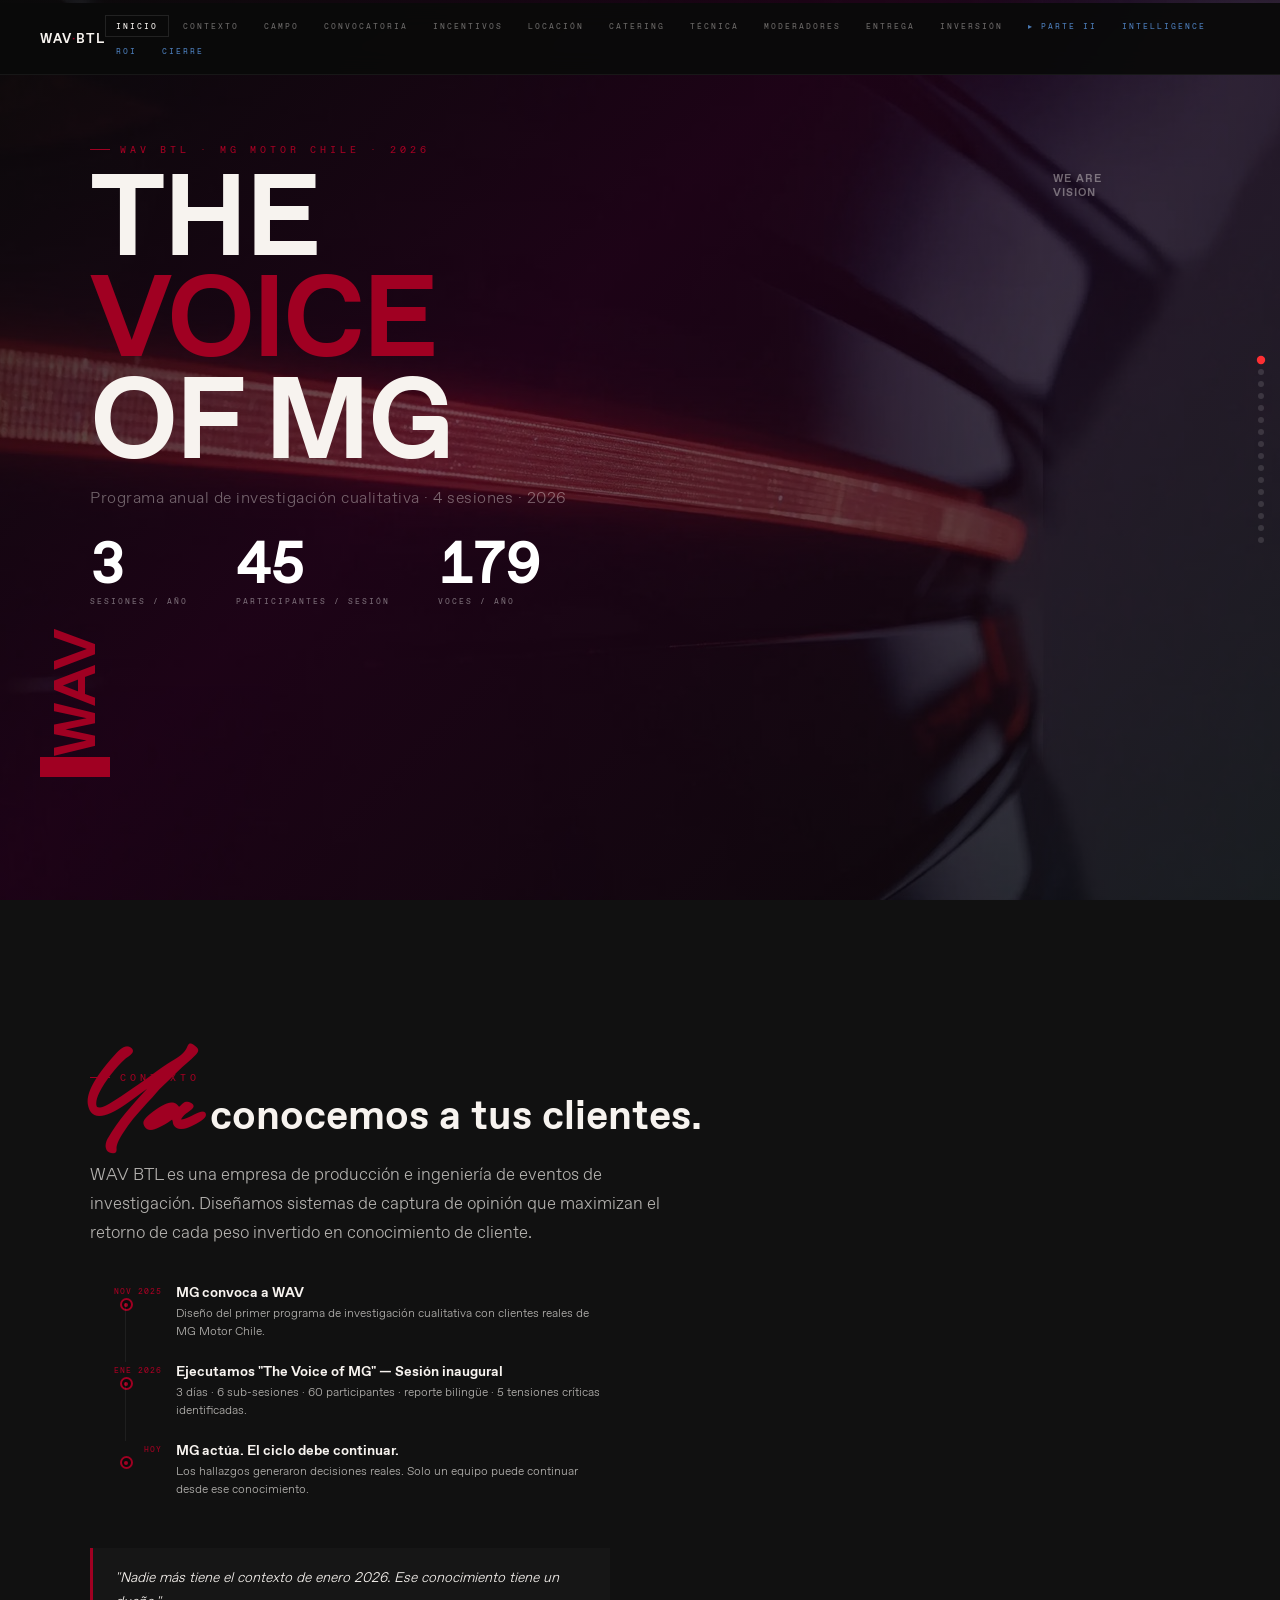
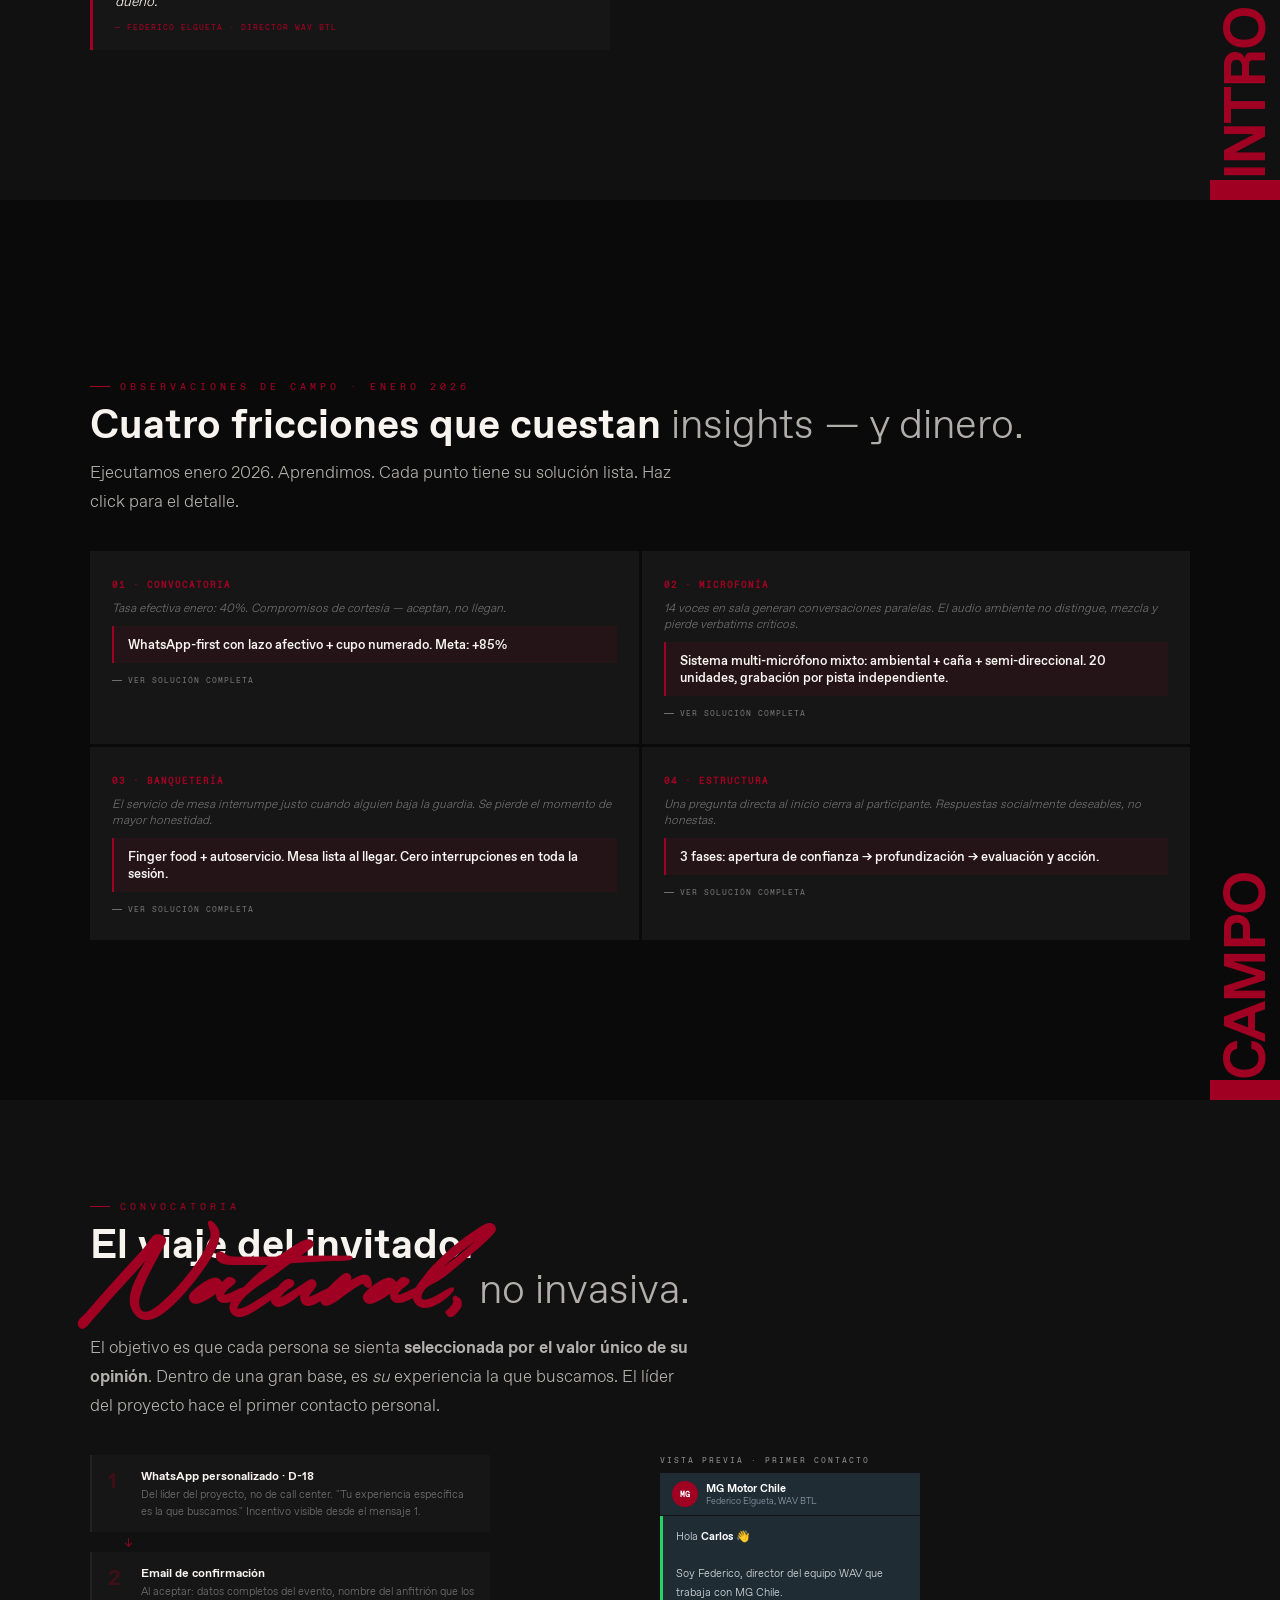
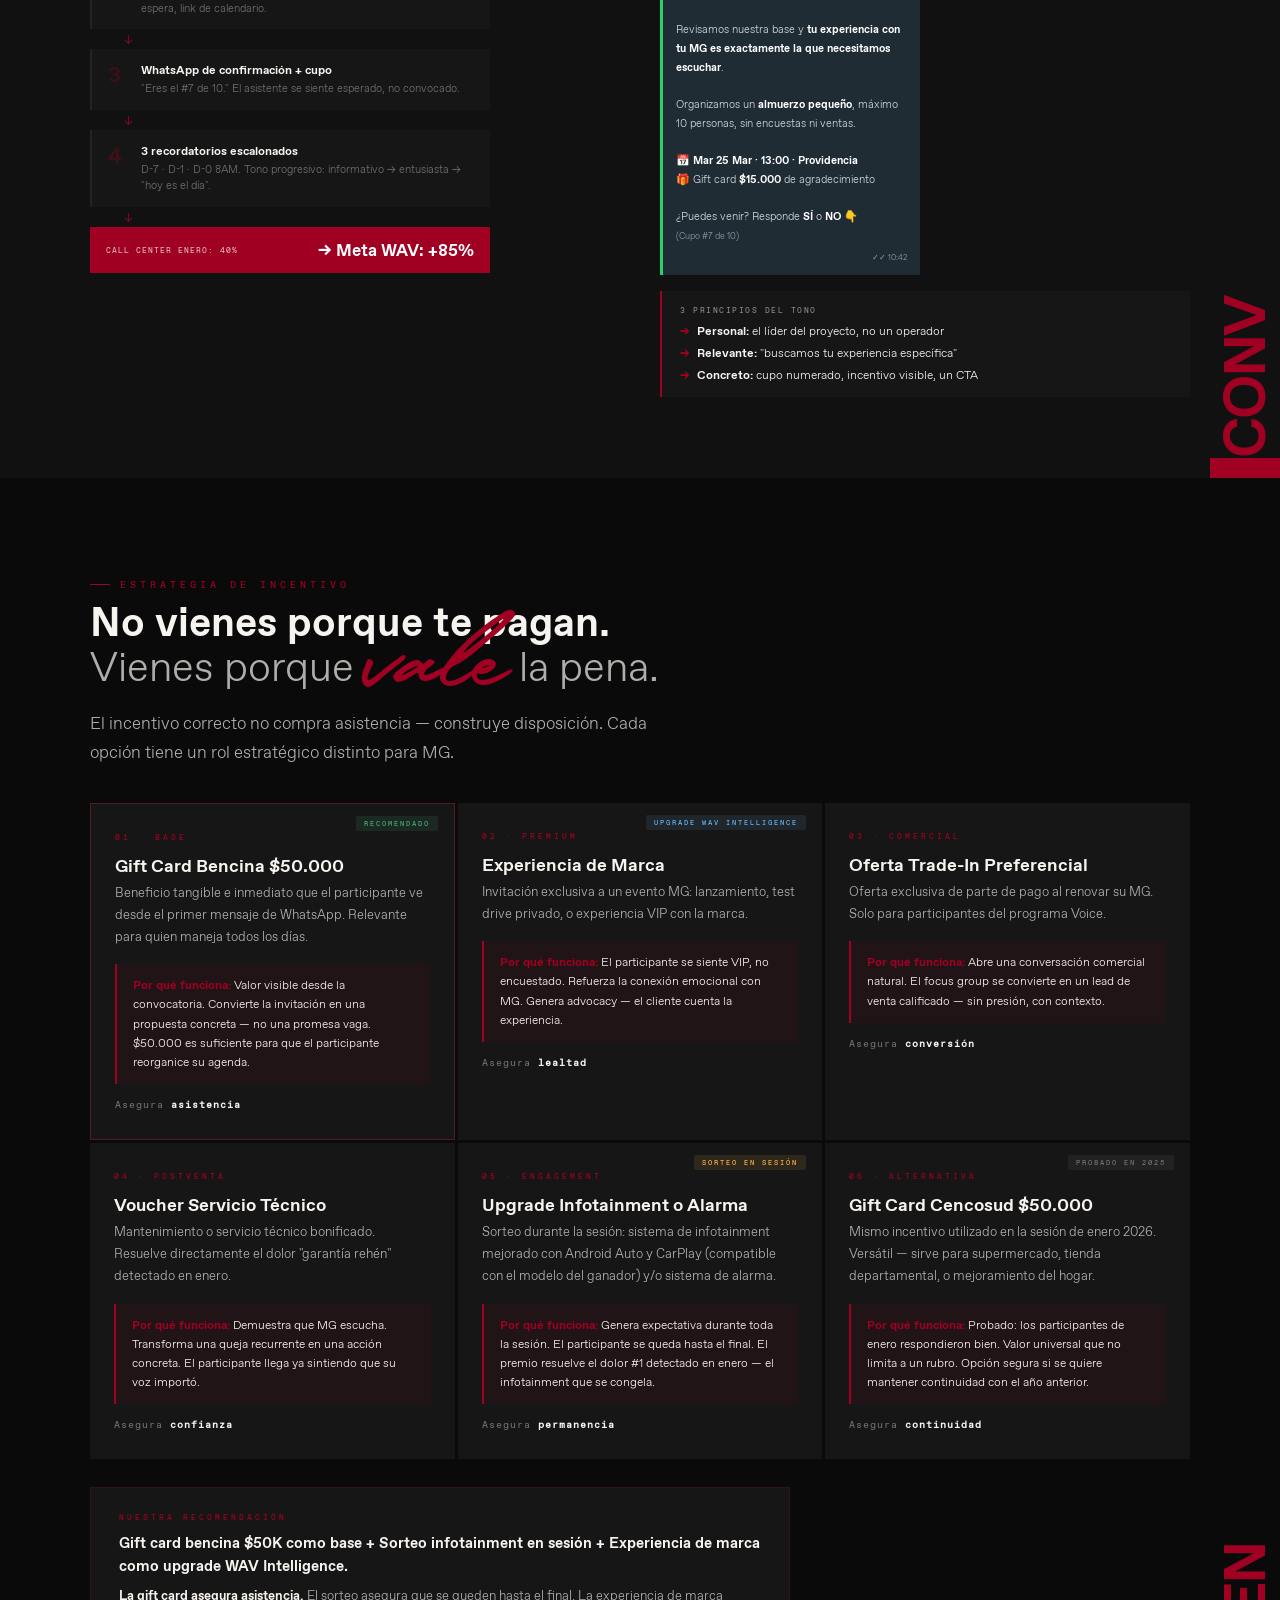
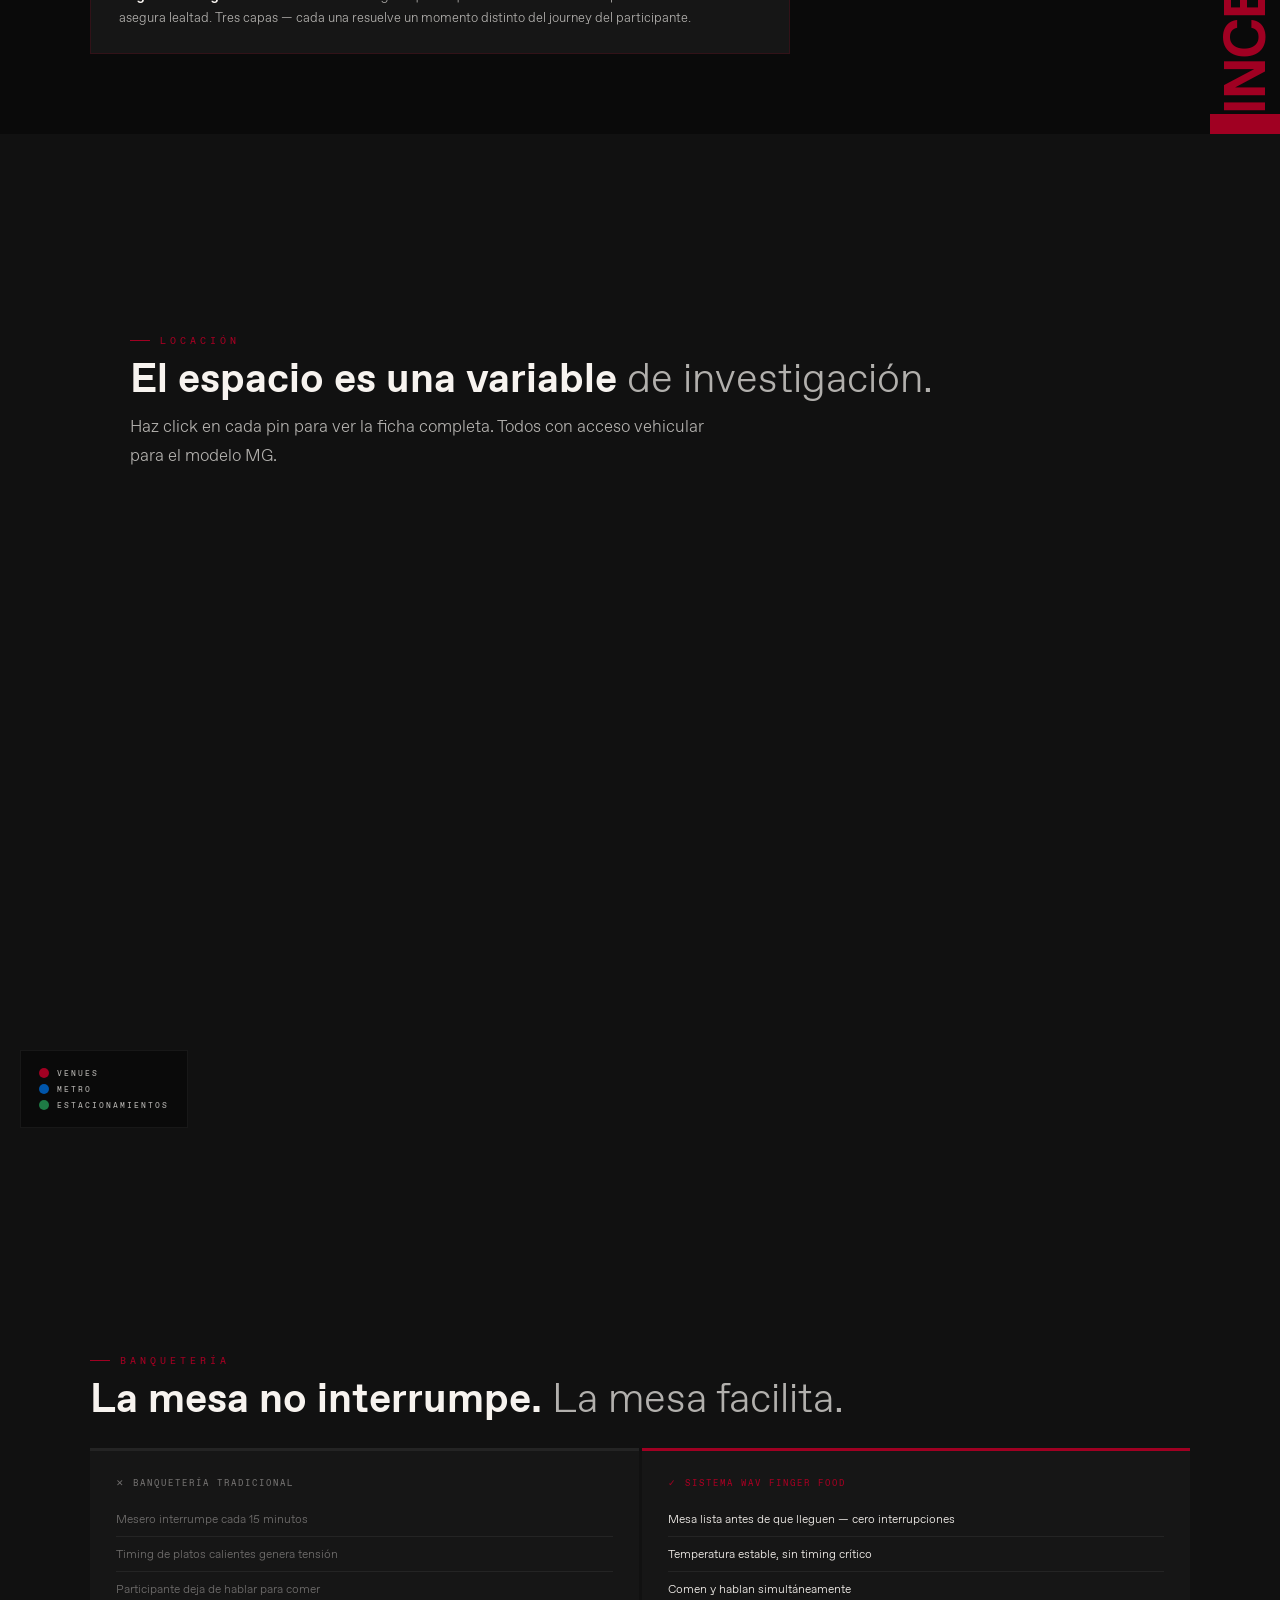
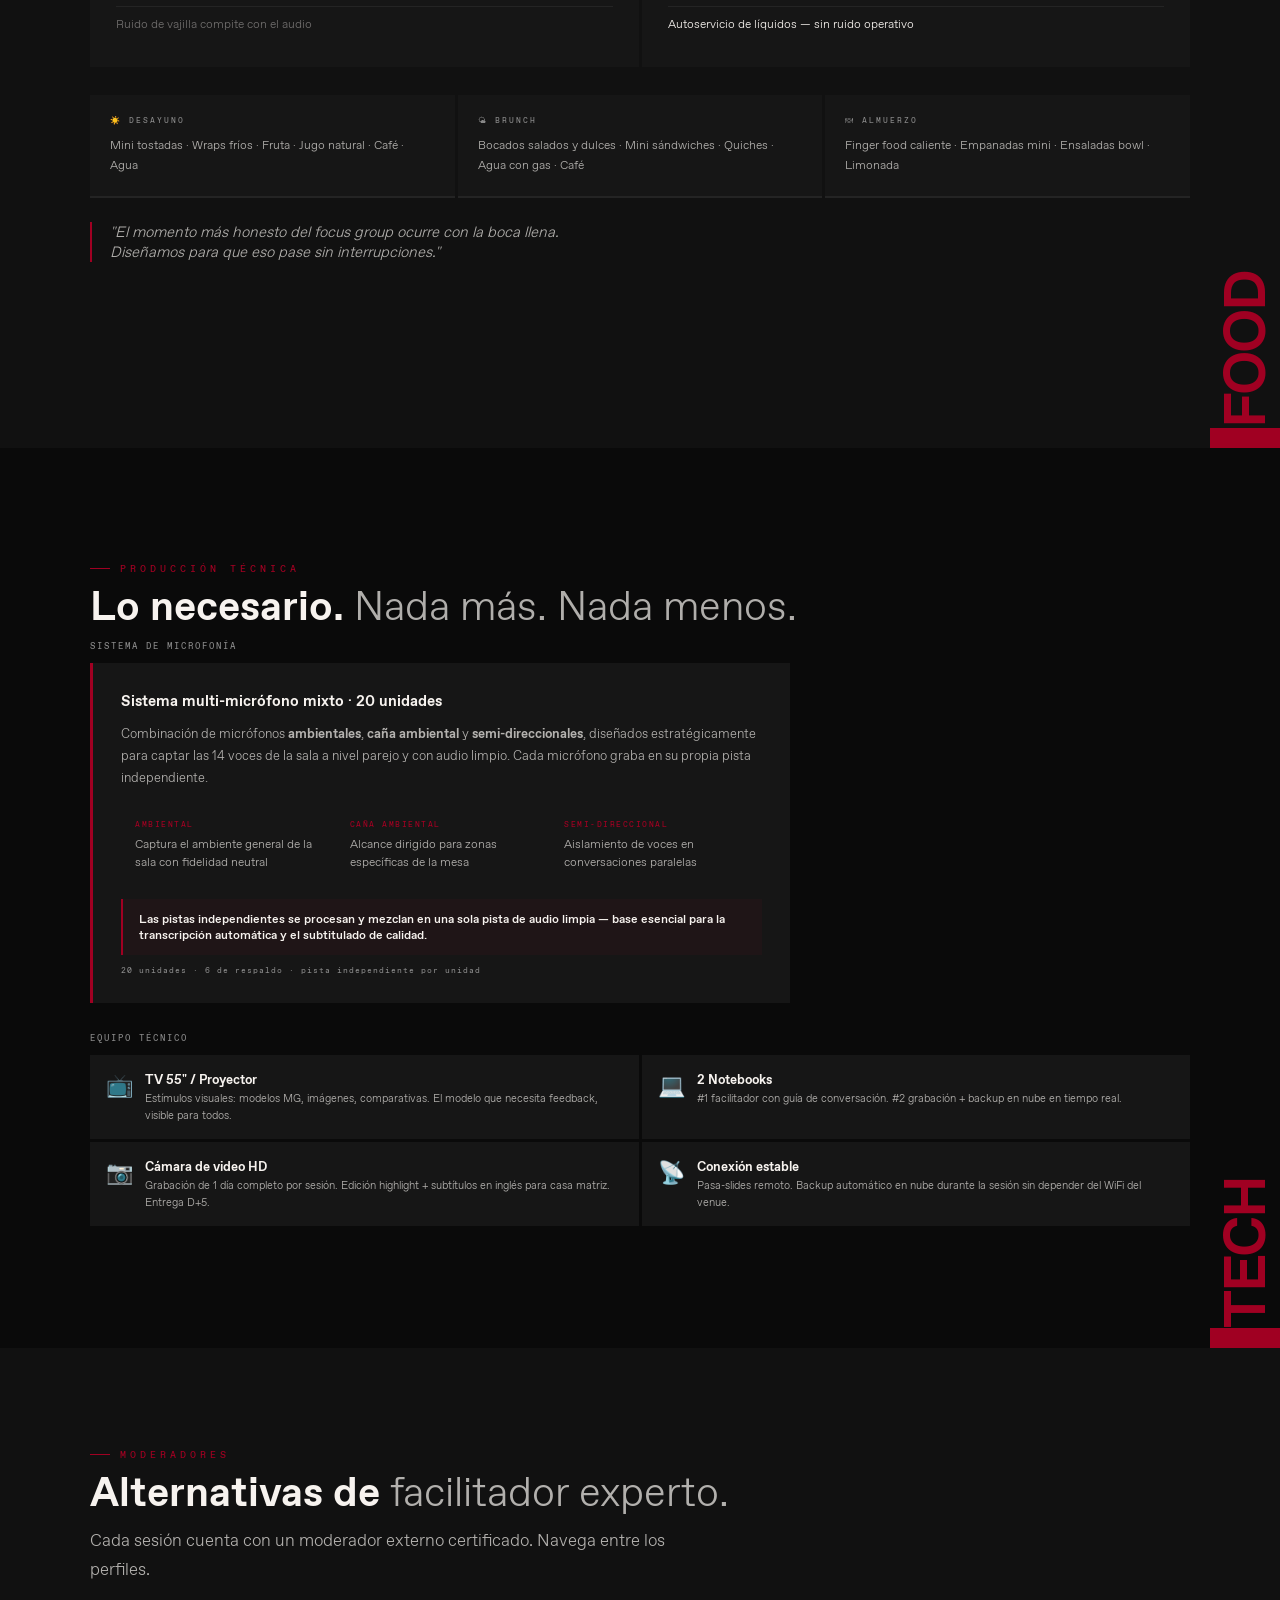
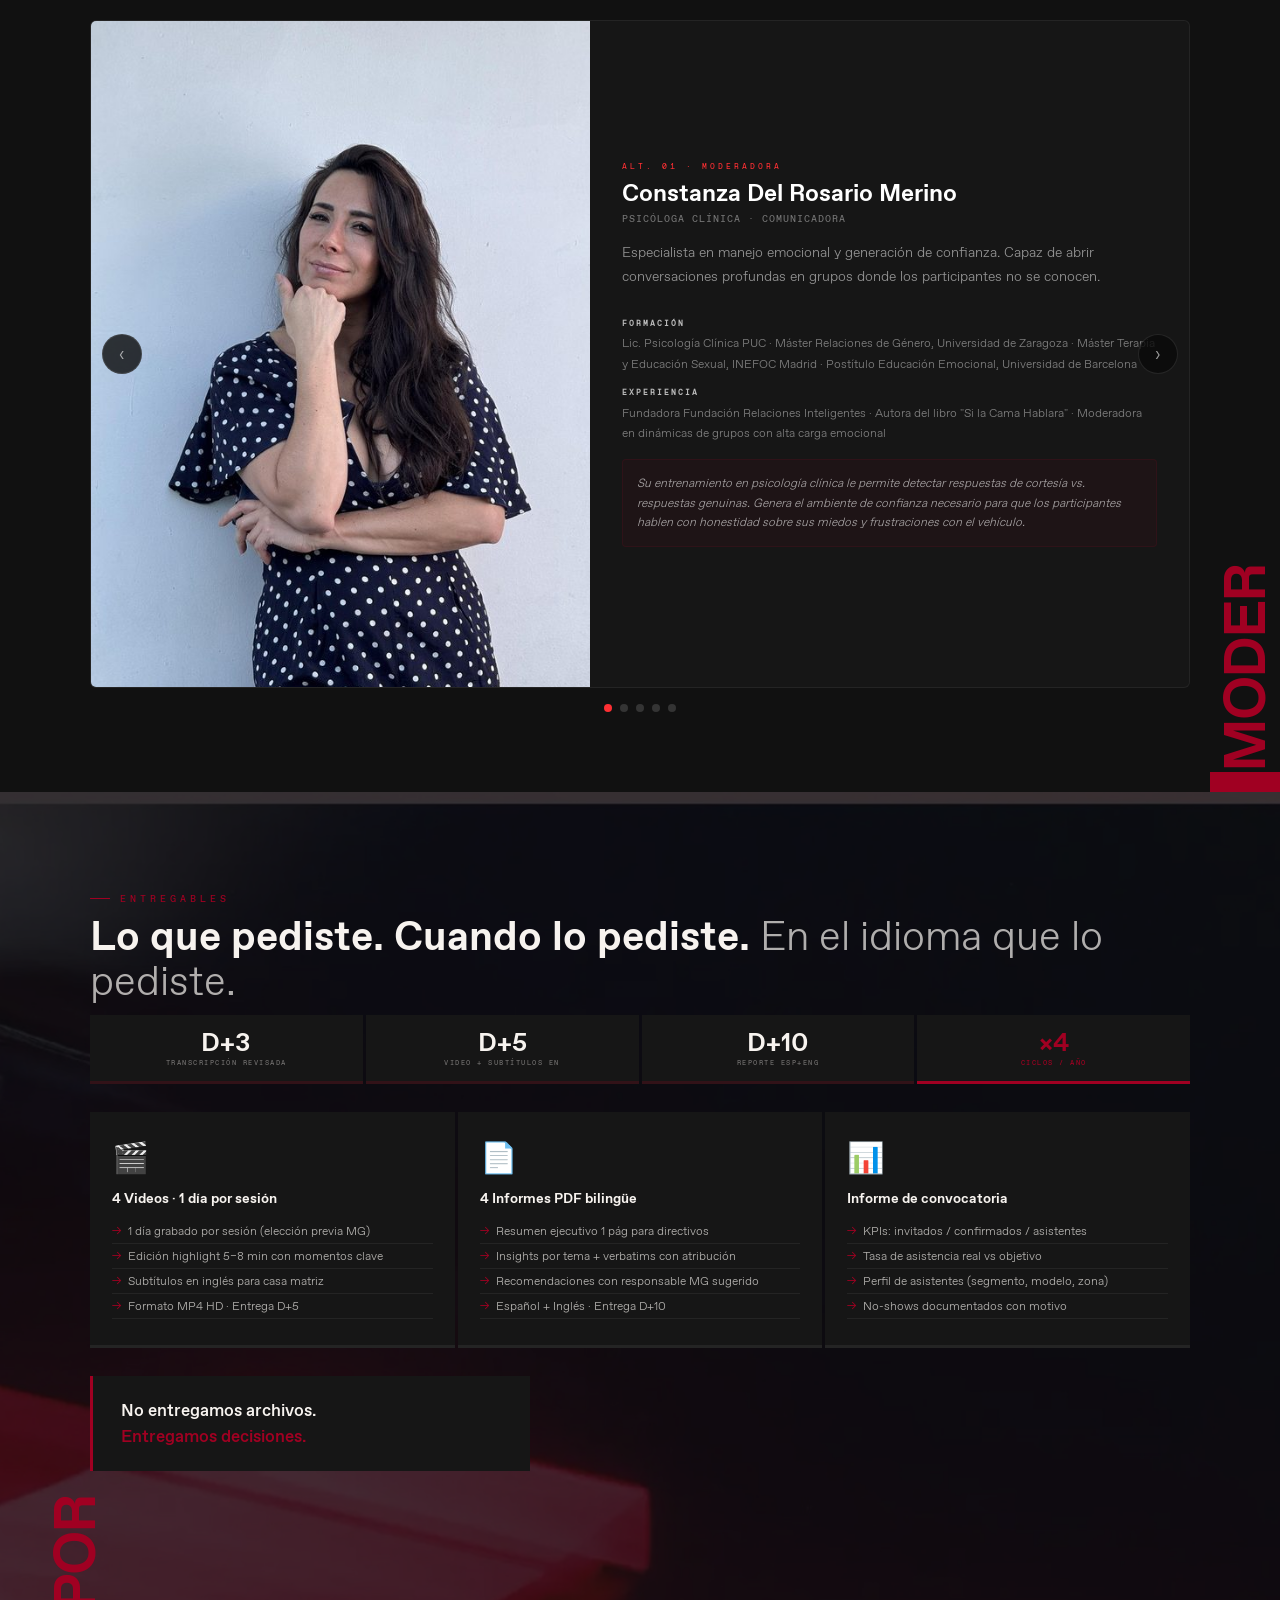
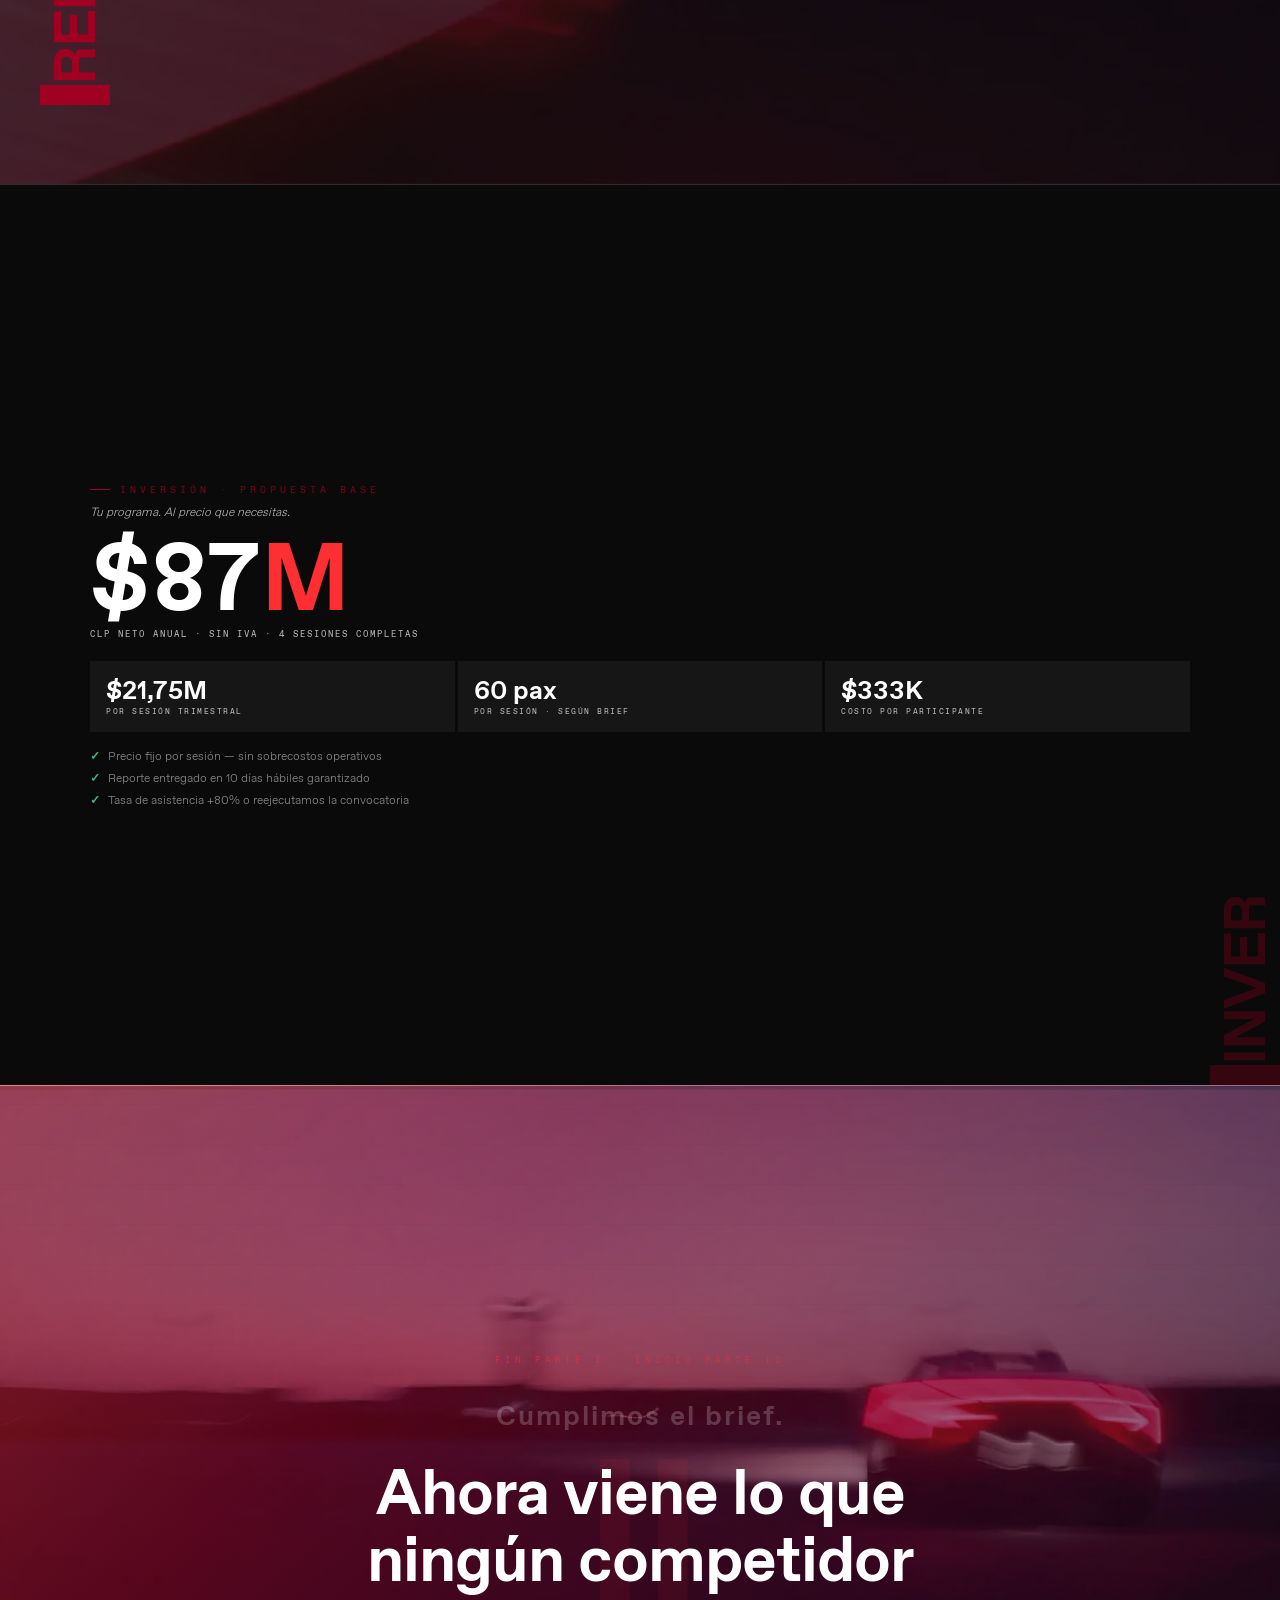
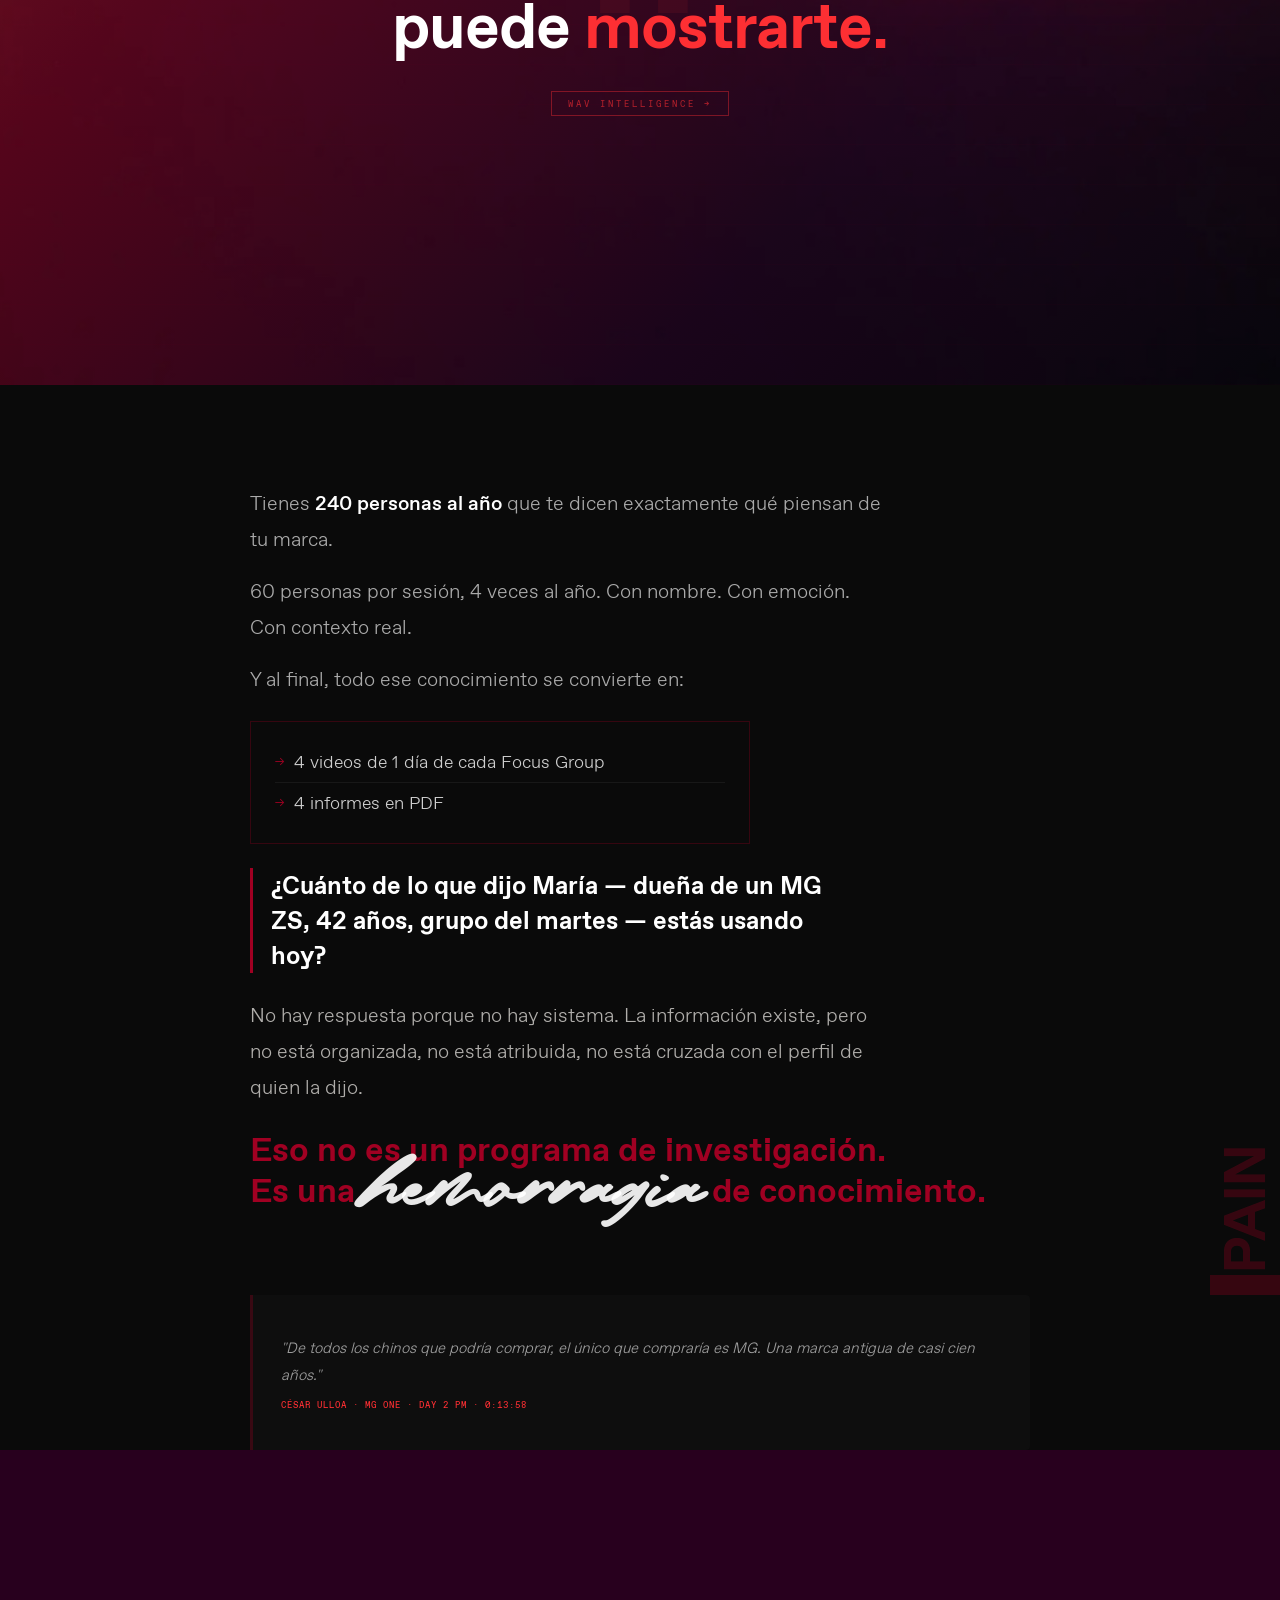
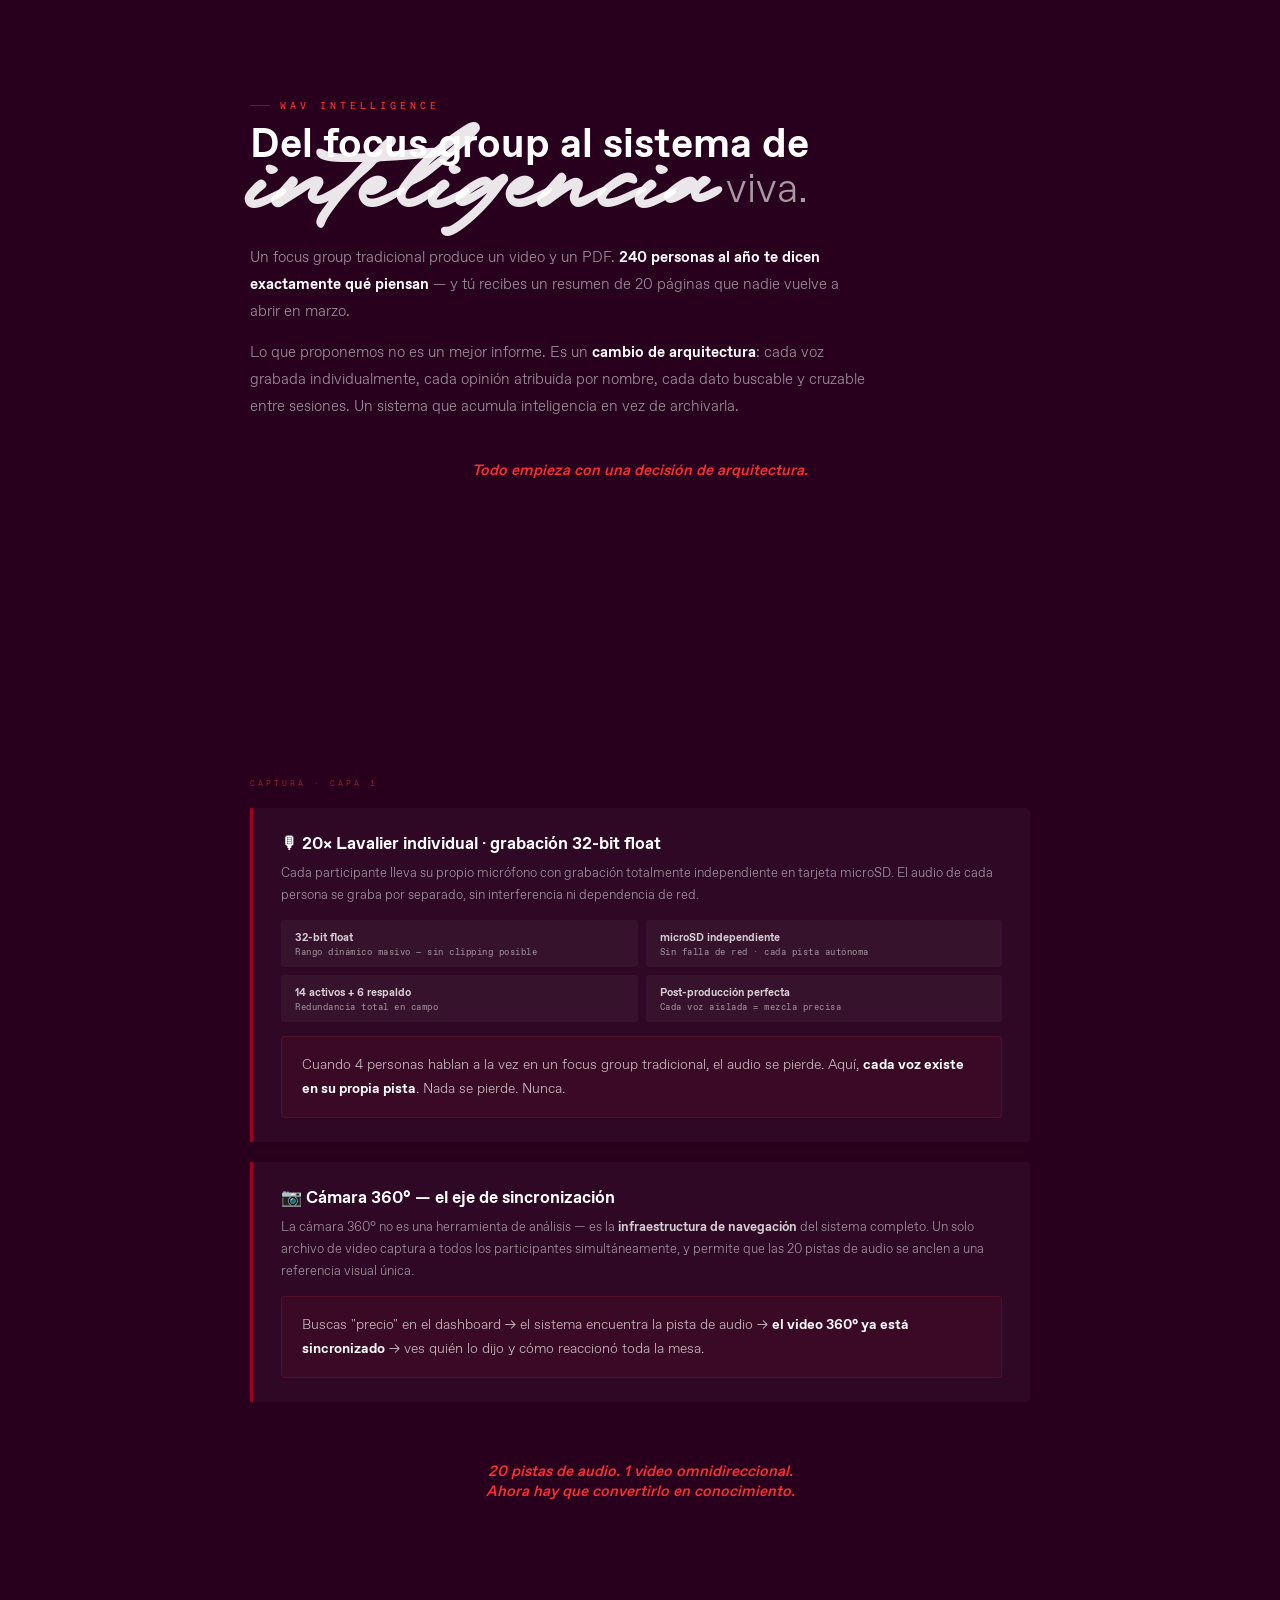
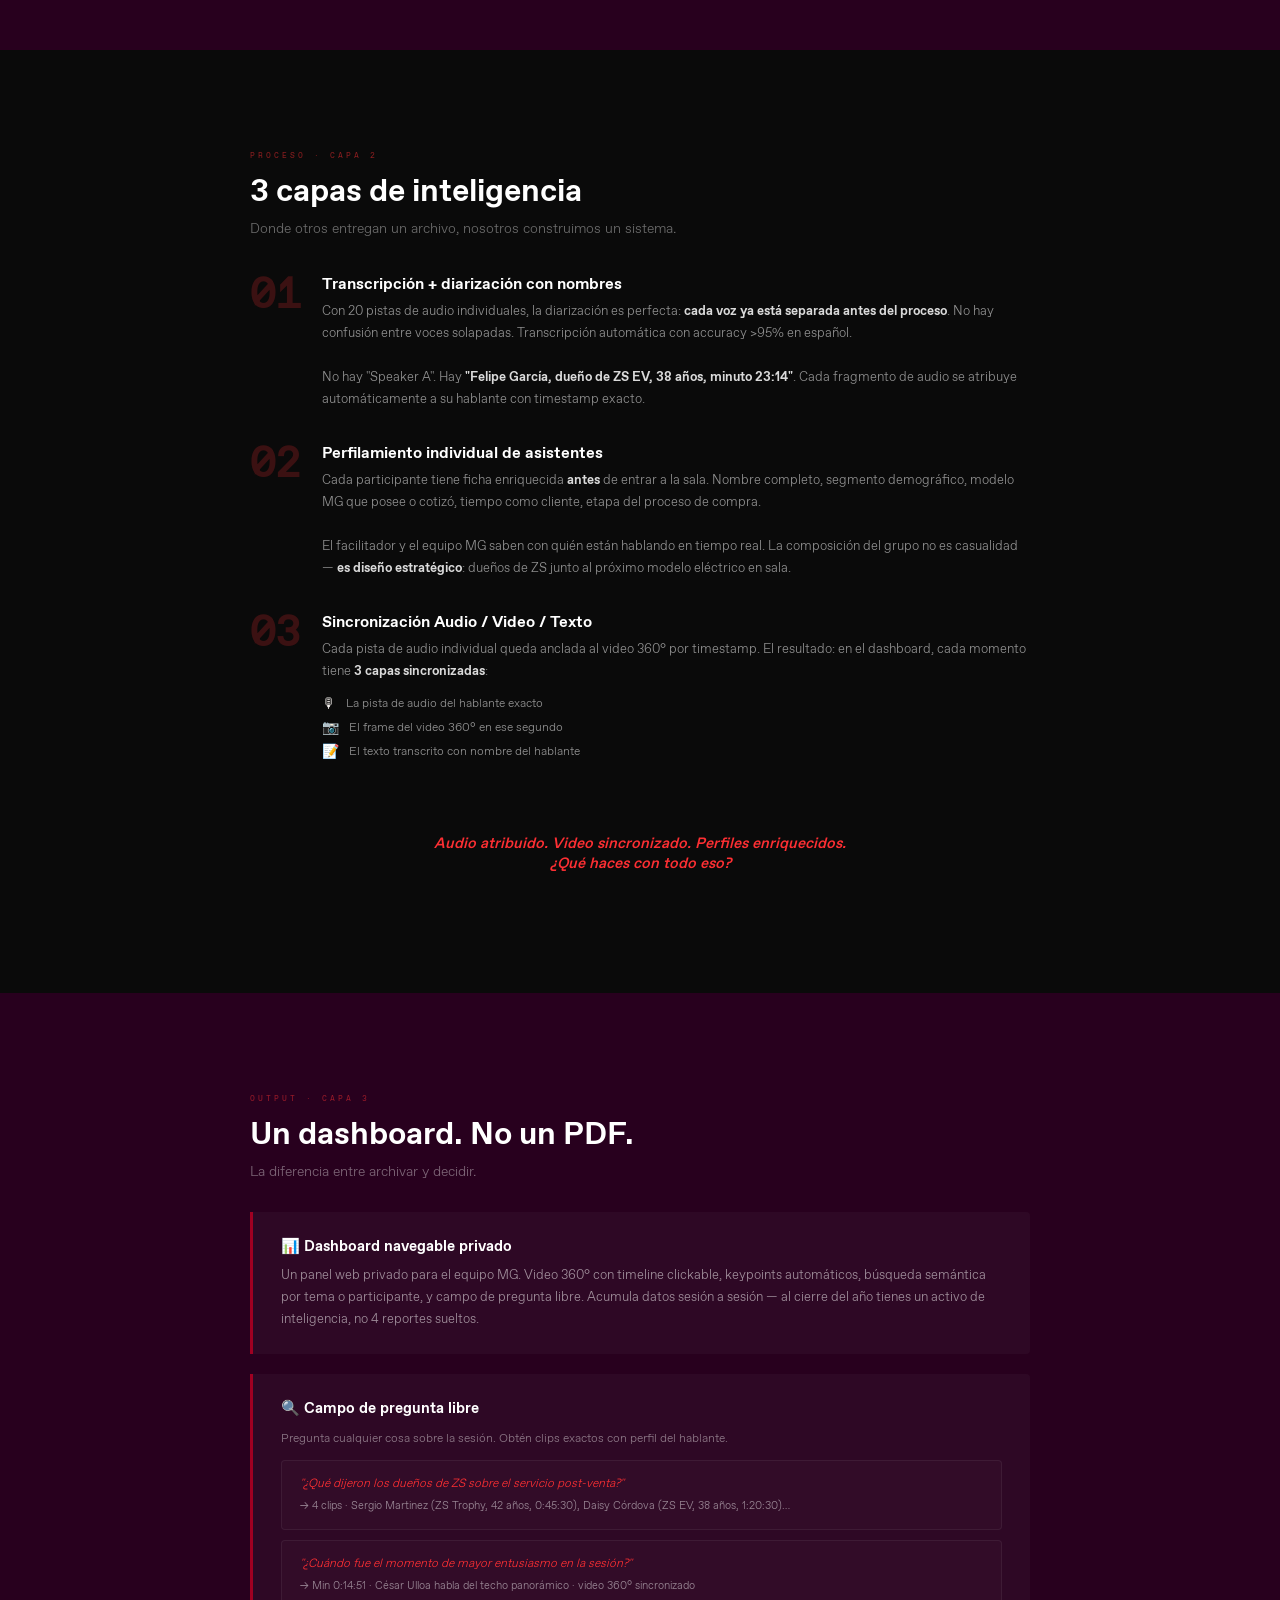
==== commit 141e3e72: "fix: correct camera description (360° → HD video) + sync docs output" ====
--- a/docs/index.html
+++ b/docs/index.html
@@ -48,7 +48,18 @@
 .nav-link:hover,.nav-link.active{color:var(--text-primary);border-color:rgba(255,255,255,0.1)}
 .nav-link.p2{color:#4A7AB5}
 .nav-link.p2:hover{color:var(--burg);border-color:rgba(40,0,30,0.2)}
-@media(max-width:900px){nav{padding:10px 20px}.nav-links{display:none}}
+/* Mobile nav hamburger */
+.nav-toggle{display:none;background:none;border:none;cursor:pointer;padding:6px;color:var(--text-primary)}
+.nav-toggle span{display:block;width:20px;height:2px;background:currentColor;margin:4px 0;transition:transform .2s}
+.nav-toggle.open span:nth-child(1){transform:rotate(45deg) translate(4px,4px)}
+.nav-toggle.open span:nth-child(2){opacity:0}
+.nav-toggle.open span:nth-child(3){transform:rotate(-45deg) translate(4px,-4px)}
+@media(max-width:900px){
+  nav{padding:10px 20px;flex-wrap:wrap}
+  .nav-toggle{display:block}
+  .nav-links{display:none;width:100%;padding:8px 0 4px;gap:2px}
+  .nav-links.open{display:flex}
+}
 
 /* SECTIONS */
 section{min-height:100vh;padding:100px 40px 80px;display:flex;flex-direction:column;justify-content:center;position:relative;overflow:hidden}
@@ -184,6 +195,9 @@
 .venue-marker:hover{transform:scale(1.15)}
 .metro-marker{width:22px;height:22px;background:#0066CC;border:2px solid white;border-radius:4px;display:flex;align-items:center;justify-content:center;font-weight:700;font-size:9px;color:white}
 .parking-marker{width:18px;height:18px;background:#1E7A45;border:2px solid white;border-radius:3px;display:flex;align-items:center;justify-content:center;font-weight:700;font-size:9px;color:white}
+/* Map sidebar */
+.map-sidebar{position:absolute;top:0;right:0;width:340px;height:100%;background:rgba(10,10,10,.95);backdrop-filter:blur(12px);border-left:1px solid rgba(255,255,255,.06);z-index:600;overflow-y:auto;transform:translateX(100%);transition:transform .4s ease}
+.map-sidebar.active{transform:translateX(0)}
 
 /* (removed duplicate MODERATORS MOSAIC — kept below in MOD MOSAIC section) */
 
@@ -281,19 +295,36 @@
 .cta-detail{font-family:var(--mono);font-size:8px;letter-spacing:1.5px;color:rgba(255,255,255,.4);line-height:2;text-transform:uppercase}
 
 
-/* MOD MOSAIC */
-.mod-mosaic{display:grid;grid-template-columns:1fr 2fr 1fr;grid-template-rows:auto auto;gap:4px;margin-top:28px}
-.mod-card{position:relative;overflow:hidden;cursor:pointer;background:var(--bg-card);min-height:200px}
-.mod-card:hover .mod-overlay{opacity:1}
-.mod-card:hover img{transform:scale(1.04)}
-.mod-overlay{position:absolute;inset:0;background:linear-gradient(to top,rgba(160,0,34,.92) 0%,rgba(40,0,30,.3) 55%,transparent 100%);opacity:0;pointer-events:none;transition:opacity .3s;display:flex;flex-direction:column;justify-content:flex-end;padding:20px}
-.mod-num{font-family:var(--mono);font-size:8px;letter-spacing:3px;text-transform:uppercase;color:rgba(255,255,255,.5);margin-bottom:4px}
-.mod-name{font-weight:700;font-size:15px;color:white;line-height:1.1}
-.mod-role{font-family:var(--mono);font-size:8px;letter-spacing:1px;text-transform:uppercase;color:rgba(255,255,255,.6);margin-top:4px}
-.mod-click{font-family:var(--mono);font-size:8px;letter-spacing:1px;color:rgba(255,255,255,.4);margin-top:10px}
-.mod-card.mod-tall{grid-row:span 2}
-.mod-card.mod-wide{grid-column:span 2}
-@media(max-width:768px){.mod-mosaic{grid-template-columns:1fr 1fr}.mod-card.mod-tall{grid-row:span 1}.mod-card.mod-wide{grid-column:span 2}}
+/* MOD CAROUSEL */
+.mod-carousel{position:relative;margin-top:28px;overflow:hidden}
+.mod-track{display:flex;transition:transform .5s ease}
+.mod-slide{min-width:100%;display:grid;grid-template-columns:1fr 1.2fr;gap:0;background:var(--bg-card);border-radius:6px;overflow:hidden;border:1px solid var(--border-subtle)}
+.mod-slide-img{position:relative;min-height:420px;overflow:hidden}
+.mod-slide-img img{width:100%;height:100%;object-fit:cover;display:block;transition:transform 6s ease}
+.mod-slide.active .mod-slide-img img{transform:scale(1.05)}
+.mod-slide-info{padding:32px;display:flex;flex-direction:column;justify-content:center}
+.mod-slide-tag{font-family:var(--mono);font-size:8px;letter-spacing:3px;text-transform:uppercase;color:var(--smoke);margin-bottom:8px}
+.mod-slide-name{font-size:24px;font-weight:700;color:white;line-height:1.2;margin-bottom:4px}
+.mod-slide-role{font-family:var(--mono);font-size:10px;letter-spacing:1px;text-transform:uppercase;color:rgba(255,255,255,.4);margin-bottom:16px}
+.mod-slide-desc{font-size:14px;color:rgba(255,255,255,.55);line-height:1.7;margin-bottom:16px}
+.mod-slide-detail{font-size:12px;color:rgba(255,255,255,.45);line-height:1.7}
+.mod-slide-detail strong{color:rgba(255,255,255,.7);display:block;font-family:var(--mono);font-size:8px;letter-spacing:2px;text-transform:uppercase;margin-top:12px;margin-bottom:3px}
+.mod-slide-why{margin-top:16px;padding:14px;background:rgba(160,0,34,.06);border:1px solid rgba(160,0,34,.12);border-radius:4px;font-size:12px;color:rgba(255,255,255,.6);line-height:1.6;font-style:italic}
+/* Nav arrows */
+.mod-nav{position:absolute;top:50%;transform:translateY(-50%);width:40px;height:40px;background:rgba(10,10,10,.8);border:1px solid rgba(255,255,255,.1);border-radius:50%;display:flex;align-items:center;justify-content:center;cursor:pointer;z-index:10;transition:background .2s,border-color .2s;color:rgba(255,255,255,.6);font-size:18px}
+.mod-nav:hover{background:rgba(160,0,34,.3);border-color:rgba(160,0,34,.4);color:white}
+.mod-nav-prev{left:12px}
+.mod-nav-next{right:12px}
+/* Dots */
+.mod-dots{display:flex;justify-content:center;gap:8px;margin-top:16px}
+.mod-dot{width:8px;height:8px;border-radius:50%;background:rgba(255,255,255,.15);cursor:pointer;transition:background .2s}
+.mod-dot.active{background:var(--smoke)}
+@media(max-width:768px){
+  .mod-slide{grid-template-columns:1fr}
+  .mod-slide-img{min-height:280px}
+  .mod-slide-info{padding:20px}
+  .mod-nav{width:32px;height:32px;font-size:14px}
+}
 /* Modal photo grid */
 .modal-box img{display:block}
 
@@ -398,22 +429,149 @@
 .bg-entregables::before{content:'';position:absolute;inset:0;background:rgba(10,10,10,.75);z-index:0}
 .bg-entregables>.inner,.bg-entregables>.stag{position:relative;z-index:1}
 
-/* ANIM */
+/* ACTION PLAN */
+.ap-item{background:rgba(255,255,255,.02);border:1px solid rgba(255,255,255,.05);border-radius:4px;padding:12px;margin-bottom:8px;transition:border-color .2s}
+.ap-item:hover{border-color:rgba(160,0,34,.25)}
+.ap-priority{font-family:var(--mono);font-size:7px;letter-spacing:2px;text-transform:uppercase;margin-bottom:6px;font-weight:700}
+.ap-priority-critical{color:#FD2F33}
+.ap-priority-high{color:#F5A623}
+.ap-priority-medium{color:#5B8DEF}
+.ap-title{font-size:13px;color:white;font-weight:600;margin-bottom:4px}
+.ap-desc{font-size:11px;color:rgba(255,255,255,.5);line-height:1.5;margin-bottom:8px}
+.ap-meta{display:flex;gap:6px;align-items:center;flex-wrap:wrap}
+.ap-tag{font-family:var(--mono);font-size:7px;letter-spacing:1px;text-transform:uppercase;color:rgba(255,255,255,.3);background:rgba(255,255,255,.04);padding:2px 8px;border-radius:2px}
+.ap-owner{font-family:var(--mono);font-size:7px;letter-spacing:1px;color:var(--smoke);margin-left:auto}
+
+/* NARRATIVE BLOCKS */
+.narr-block{background:rgba(255,255,255,.03);border-left:3px solid var(--red);padding:24px 28px;margin-bottom:20px;border-radius:0 4px 4px 0}
+.narr-callout{background:rgba(253,47,51,.06);border:1px solid rgba(253,47,51,.12);padding:16px 20px;margin-top:14px;border-radius:4px;font-size:14px;line-height:1.7;color:rgba(255,255,255,.7)}
+.narr-callout strong{color:white}
+.narr-transition{text-align:center;font-size:15px;font-weight:500;color:var(--smoke);padding:40px 0;font-style:italic}
+.narr-step{display:flex;gap:20px;margin-bottom:32px}
+.narr-step-num{font-size:42px;font-weight:700;color:rgba(253,47,51,.2);font-family:var(--mono);line-height:1;min-width:52px;flex-shrink:0}
+.narr-step-body{flex:1}
+.narr-step-title{font-size:16px;font-weight:600;color:white;margin-bottom:6px}
+.narr-step-text{font-size:13px;color:rgba(255,255,255,.55);line-height:1.7}
+.narr-step-text strong{color:rgba(255,255,255,.85)}
+.narr-spec-grid{display:grid;grid-template-columns:1fr 1fr;gap:8px;margin-top:14px}
+.narr-spec{background:rgba(255,255,255,.04);padding:10px 14px;border-radius:3px;font-family:var(--mono);font-size:9px;letter-spacing:.5px;color:rgba(255,255,255,.5)}
+.narr-spec strong{color:rgba(255,255,255,.8);display:block;font-family:var(--sans);font-size:11px;letter-spacing:0;margin-bottom:2px}
+.narr-query{background:rgba(255,255,255,.02);border:1px solid rgba(255,255,255,.06);padding:14px 18px;margin-bottom:10px;border-radius:4px}
+.narr-query-q{font-size:12px;color:var(--smoke);font-style:italic;margin-bottom:6px}
+.narr-query-a{font-size:11px;color:rgba(255,255,255,.5);line-height:1.6}
+.narr-power{background:rgba(255,255,255,.02);border:1px solid rgba(255,255,255,.05);padding:24px 28px;margin-bottom:16px;border-radius:4px;display:flex;gap:20px;transition:border-color .3s}
+.narr-power:hover{border-color:rgba(160,0,34,.2)}
+.narr-power-num{font-size:48px;font-weight:700;color:rgba(253,47,51,.12);font-family:var(--mono);line-height:1;min-width:56px;flex-shrink:0}
+.narr-power-content{flex:1}
+.narr-power-title{font-size:16px;font-weight:600;color:white;margin-bottom:6px}
+.narr-power-body{font-size:13px;color:rgba(255,255,255,.55);line-height:1.7}
+.narr-power-quote{font-size:12px;color:var(--smoke);font-style:italic;margin-top:10px;padding-left:14px;border-left:2px solid rgba(160,0,34,.3)}
+.narr-power-hero{border-left:3px solid var(--red);background:rgba(253,47,51,.03)}
+@media(max-width:768px){
+  .narr-spec-grid{grid-template-columns:1fr}
+  .narr-step{flex-direction:column;gap:8px}
+  .narr-step-num{font-size:28px}
+  .narr-power{flex-direction:column;gap:8px}
+  .narr-power-num{font-size:32px}
+  .narr-block{padding:18px 20px}
+}
+
+/* ── COMPREHENSIVE MOBILE FIXES ── */
+@media(max-width:768px){
+  /* Dashboard tabs scroll horizontal */
+  .dash-topbar{flex-direction:column;gap:8px;align-items:flex-start}
+  #dash-tabs{overflow-x:auto;white-space:nowrap;width:100%;-webkit-overflow-scrolling:touch}
+  /* Dashboard video overlay stack */
+  .dash-video-overlay{flex-direction:column;gap:8px;padding:12px 16px;text-align:center}
+  .dash-video{padding-top:56%}
+  /* Timeline labels wrap */
+  .dash-tl-labels{flex-wrap:wrap;gap:8px}
+  /* Speaker card stack */
+  .dash-speaker{flex-direction:column;gap:8px}
+  /* Action plan: stack columns */
+  #dash-panel-actionplan>div{grid-template-columns:1fr!important;height:auto!important}
+  #dash-panel-actionplan>div>div:last-child{border-left:none;border-top:1px solid rgba(255,255,255,.06);padding-left:0;padding-top:16px;margin-top:16px}
+  #ap-chat-messages{max-height:300px}
+  /* Search panel border fix */
+  .dash-search-panel{border-right:none;border-bottom:1px solid rgba(255,255,255,.06)}
+  /* Map section */
+  #map-section{padding:80px 0 0}
+  #map-header{padding:0 20px 20px}
+  #map-container{height:50vh}
+  .map-legend{bottom:10px;left:10px;padding:10px 14px}
+  /* Map sidebar */
+  .map-sidebar{position:relative!important;width:100%!important;max-height:40vh;top:auto!important;right:auto!important}
+  /* Modal */
+  .modal-box{margin:20px;max-height:85vh}
+  /* ROI grid */
+  .pax-wrap{flex-direction:column}
+  .pax-vs{display:none}
+  /* Incentive grid */
+  .incentive-grid{grid-template-columns:1fr!important}
+}
+
+/* PRELOADER */
+.preloader{position:fixed;inset:0;background:var(--bg-primary);z-index:9999;display:flex;align-items:center;justify-content:center;transition:opacity .5s ease}
+.preloader.done{opacity:0;pointer-events:none}
+.preloader-logo{font-weight:700;font-size:18px;letter-spacing:2px;color:var(--text-primary);animation:preloaderPulse 1.2s ease infinite}
+@keyframes preloaderPulse{0%,100%{opacity:.3}50%{opacity:1}}
+
+/* SCROLL PROGRESS INDICATOR (side) */
+.scroll-indicator{position:fixed;right:16px;top:50%;transform:translateY(-50%);z-index:150;display:flex;flex-direction:column;gap:6px}
+.scroll-dot{width:6px;height:6px;border-radius:50%;background:rgba(255,255,255,.12);transition:all .3s}
+.scroll-dot.active{background:var(--smoke);transform:scale(1.4)}
+@media(max-width:768px){.scroll-indicator{display:none}}
+
+/* COUNT-UP NUMBERS */
+.counter-num{font-weight:700;font-size:clamp(36px,5vw,56px);color:white;line-height:1;font-family:var(--mono)}
+.counter-label{font-family:var(--mono);font-size:8px;letter-spacing:2px;text-transform:uppercase;color:rgba(255,255,255,.4);margin-top:4px}
+.counter-grid{display:flex;gap:clamp(20px,4vw,48px);flex-wrap:wrap}
+
+/* PARALLAX */
+.bg-parallax{background-attachment:fixed;background-size:cover;background-position:center}
+@media(max-width:768px){.bg-parallax{background-attachment:scroll}}
+
+/* ANTES/DESPUÉS COMPARISON */
+.compare-visual{display:grid;grid-template-columns:1fr 1fr;gap:2px;margin:24px 0;border-radius:4px;overflow:hidden}
+.compare-col{padding:24px;position:relative}
+.compare-col-before{background:rgba(255,255,255,.02);border-right:1px solid rgba(255,255,255,.06)}
+.compare-col-after{background:rgba(160,0,34,.04)}
+.compare-col-tag{font-family:var(--mono);font-size:7px;letter-spacing:3px;text-transform:uppercase;margin-bottom:12px}
+.compare-col-before .compare-col-tag{color:rgba(255,255,255,.3)}
+.compare-col-after .compare-col-tag{color:var(--smoke)}
+.compare-item{font-size:12px;color:rgba(255,255,255,.45);line-height:1.8;padding-left:16px;position:relative}
+.compare-item::before{content:'';position:absolute;left:0;top:8px;width:6px;height:6px;border-radius:50%}
+.compare-col-before .compare-item::before{background:rgba(255,255,255,.15)}
+.compare-col-after .compare-item::before{background:var(--smoke)}
+.compare-col-after .compare-item{color:rgba(255,255,255,.65)}
+@media(max-width:768px){.compare-visual{grid-template-columns:1fr}}
+
+/* TESTIMONIAL QUOTES */
+.testimonial{margin:40px 0;padding:24px 28px;background:rgba(255,255,255,.02);border-left:3px solid rgba(160,0,34,.3);border-radius:0 4px 4px 0}
+.testimonial-quote{font-size:15px;color:rgba(255,255,255,.6);line-height:1.8;font-style:italic}
+.testimonial-author{font-family:var(--mono);font-size:9px;letter-spacing:1px;color:var(--smoke);margin-top:10px;text-transform:uppercase}
+
+/* ANIM — enhanced */
 @keyframes fadeUp{from{opacity:0;transform:translateY(24px)}to{opacity:1;transform:translateY(0)}}
+@keyframes fadeScale{from{opacity:0;transform:translateY(16px) scale(.97)}to{opacity:1;transform:translateY(0) scale(1)}}
+@keyframes countUp{from{opacity:0;transform:translateY(12px)}to{opacity:1;transform:translateY(0)}}
 .anim{opacity:0}
-.anim.in{animation:fadeUp .6s ease forwards}
+.anim.in{animation:fadeScale .7s cubic-bezier(.23,1,.32,1) forwards}
 .anim-d1.in{animation-delay:.1s}.anim-d2.in{animation-delay:.2s}
 .anim-d3.in{animation-delay:.3s}.anim-d4.in{animation-delay:.4s}
+.anim-d5.in{animation-delay:.5s}.anim-d6.in{animation-delay:.6s}
 
 </style>
 </head>
 <body>
+<div class="preloader" id="preloader"><div class="preloader-logo">WAV<span style="color:var(--red)">·</span>BTL</div></div>
 <div id="prog"></div>
 
 <!-- NAV -->
 <nav id="nav">
   <div class="nav-logo">WAV<span>·</span>BTL</div>
-  <div class="nav-links">
+  <button class="nav-toggle" id="nav-toggle" aria-label="Menú"><span></span><span></span><span></span></button>
+  <div class="nav-links" id="nav-links">
     <a href="#hero" class="nav-link active">Inicio</a>
     <a href="#contexto" class="nav-link">Contexto</a>
     <a href="#campo" class="nav-link">Campo</a>
@@ -433,15 +591,15 @@
 </nav>
 
 <!-- ═══ SLIDE 1 — HERO ═════════════════════════════ -->
-<section id="hero" class="bg-hero">
+<section id="hero" class="bg-hero bg-parallax">
   <div class="inner">
     <div class="label anim">WAV BTL · MG Motor Chile · 2026</div>
     <div class="display anim anim-d1">THE<br><span class="r">VOICE</span><br>OF MG</div>
     <p style="font-size:clamp(12px,1.4vw,16px);color:var(--text-muted);font-weight:300;margin:18px 0 28px;letter-spacing:.5px" class="anim anim-d2">Programa anual de investigación cualitativa · 4 sesiones · 2026</p>
-    <div style="display:flex;flex-wrap:wrap;gap:8px" class="anim anim-d3">
-      <div class="axis">4 sesiones</div>
-      <div class="axis">60 participantes / sesión</div>
-      <div class="axis">240 voces / año</div>
+    <div class="counter-grid anim anim-d3">
+      <div><div class="counter-num" data-count="4">0</div><div class="counter-label">sesiones / año</div></div>
+      <div><div class="counter-num" data-count="60">0</div><div class="counter-label">participantes / sesión</div></div>
+      <div><div class="counter-num" data-count="240">0</div><div class="counter-label">voces / año</div></div>
     </div>
     <div style="position:absolute;top:28px;right:88px;font-weight:700;font-size:11px;letter-spacing:1px;color:var(--text-muted)">WE ARE<br>VISION</div>
   </div>
@@ -740,7 +898,7 @@
       <div class="tech-grid">
         <div class="tech-item"><div class="tech-icon">📺</div><div><div class="tech-name">TV 55" / Proyector</div><div class="tech-desc">Estímulos visuales: modelos MG, imágenes, comparativas. El modelo que necesita feedback, visible para todos.</div></div></div>
         <div class="tech-item"><div class="tech-icon">💻</div><div><div class="tech-name">2 Notebooks</div><div class="tech-desc">#1 facilitador con guía de conversación. #2 grabación + backup en nube en tiempo real.</div></div></div>
-        <div class="tech-item"><div class="tech-icon">📷</div><div><div class="tech-name">Cámara 360°</div><div class="tech-desc">Vista omnidireccional de toda la mesa. Sincronización con las pistas de audio para navegación en dashboard.</div></div></div>
+        <div class="tech-item"><div class="tech-icon">📷</div><div><div class="tech-name">Cámara de video HD</div><div class="tech-desc">Grabación de 1 día completo por sesión. Edición highlight + subtítulos en inglés para casa matriz. Entrega D+5.</div></div></div>
         <div class="tech-item"><div class="tech-icon">📡</div><div><div class="tech-name">Conexión estable</div><div class="tech-desc">Pasa-slides remoto. Backup automático en nube durante la sesión sin depender del WiFi del venue.</div></div></div>
       </div>
     </div>
@@ -753,70 +911,97 @@
   <div class="inner">
     <div class="label anim">Moderadores</div>
     <div class="section-title anim anim-d1">Alternativas de <span class="light">facilitador experto.</span></div>
-    <p class="lead anim anim-d2">Cada sesión cuenta con un moderador externo certificado. Haz click sobre cada perfil para conocer su experiencia.</p>
-
-    <!-- MODERATORS MOSAIC -->
-    <div class="mod-mosaic anim anim-d3" id="mod-mosaic">
-
-      <!-- Constanza — tall vertical, col 1 rows 1-2 -->
-      <div class="mod-card mod-tall" data-modal="m-mod1" style="height:460px">
-        <img src="[data-uri]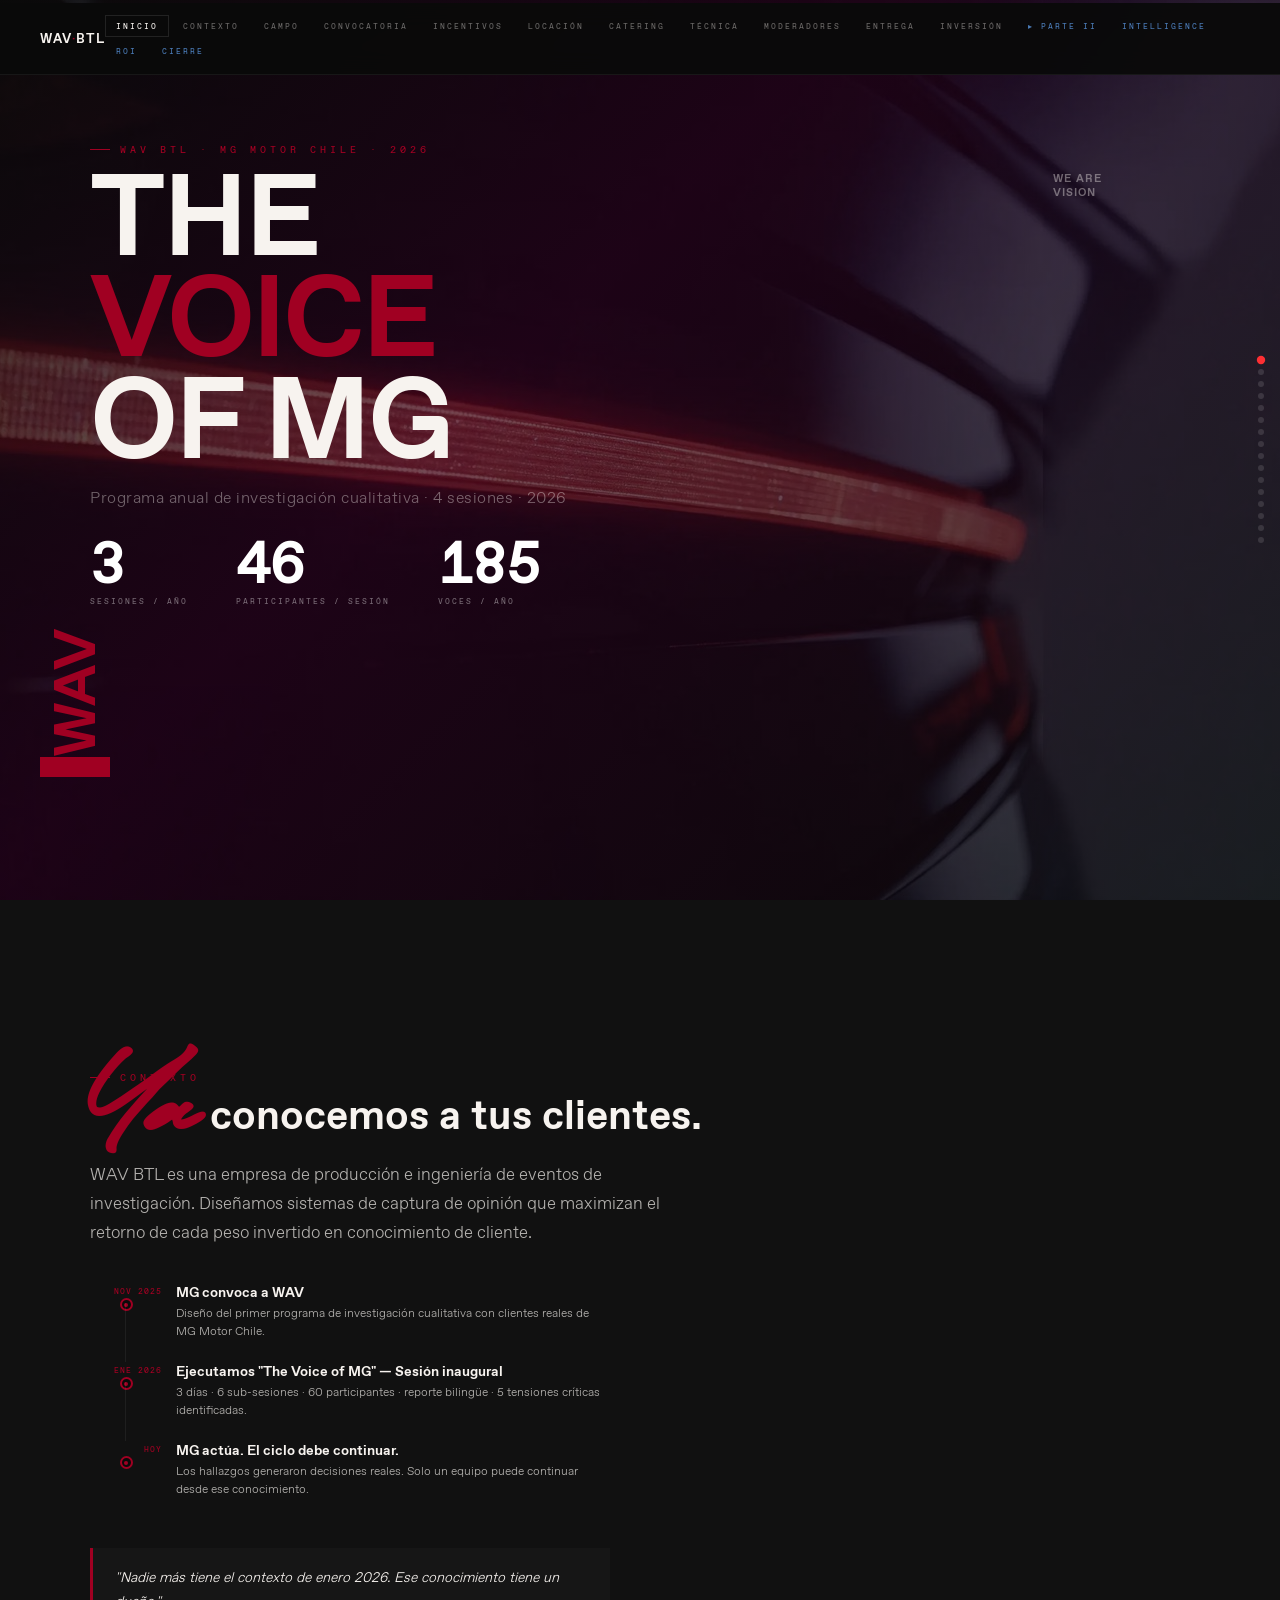
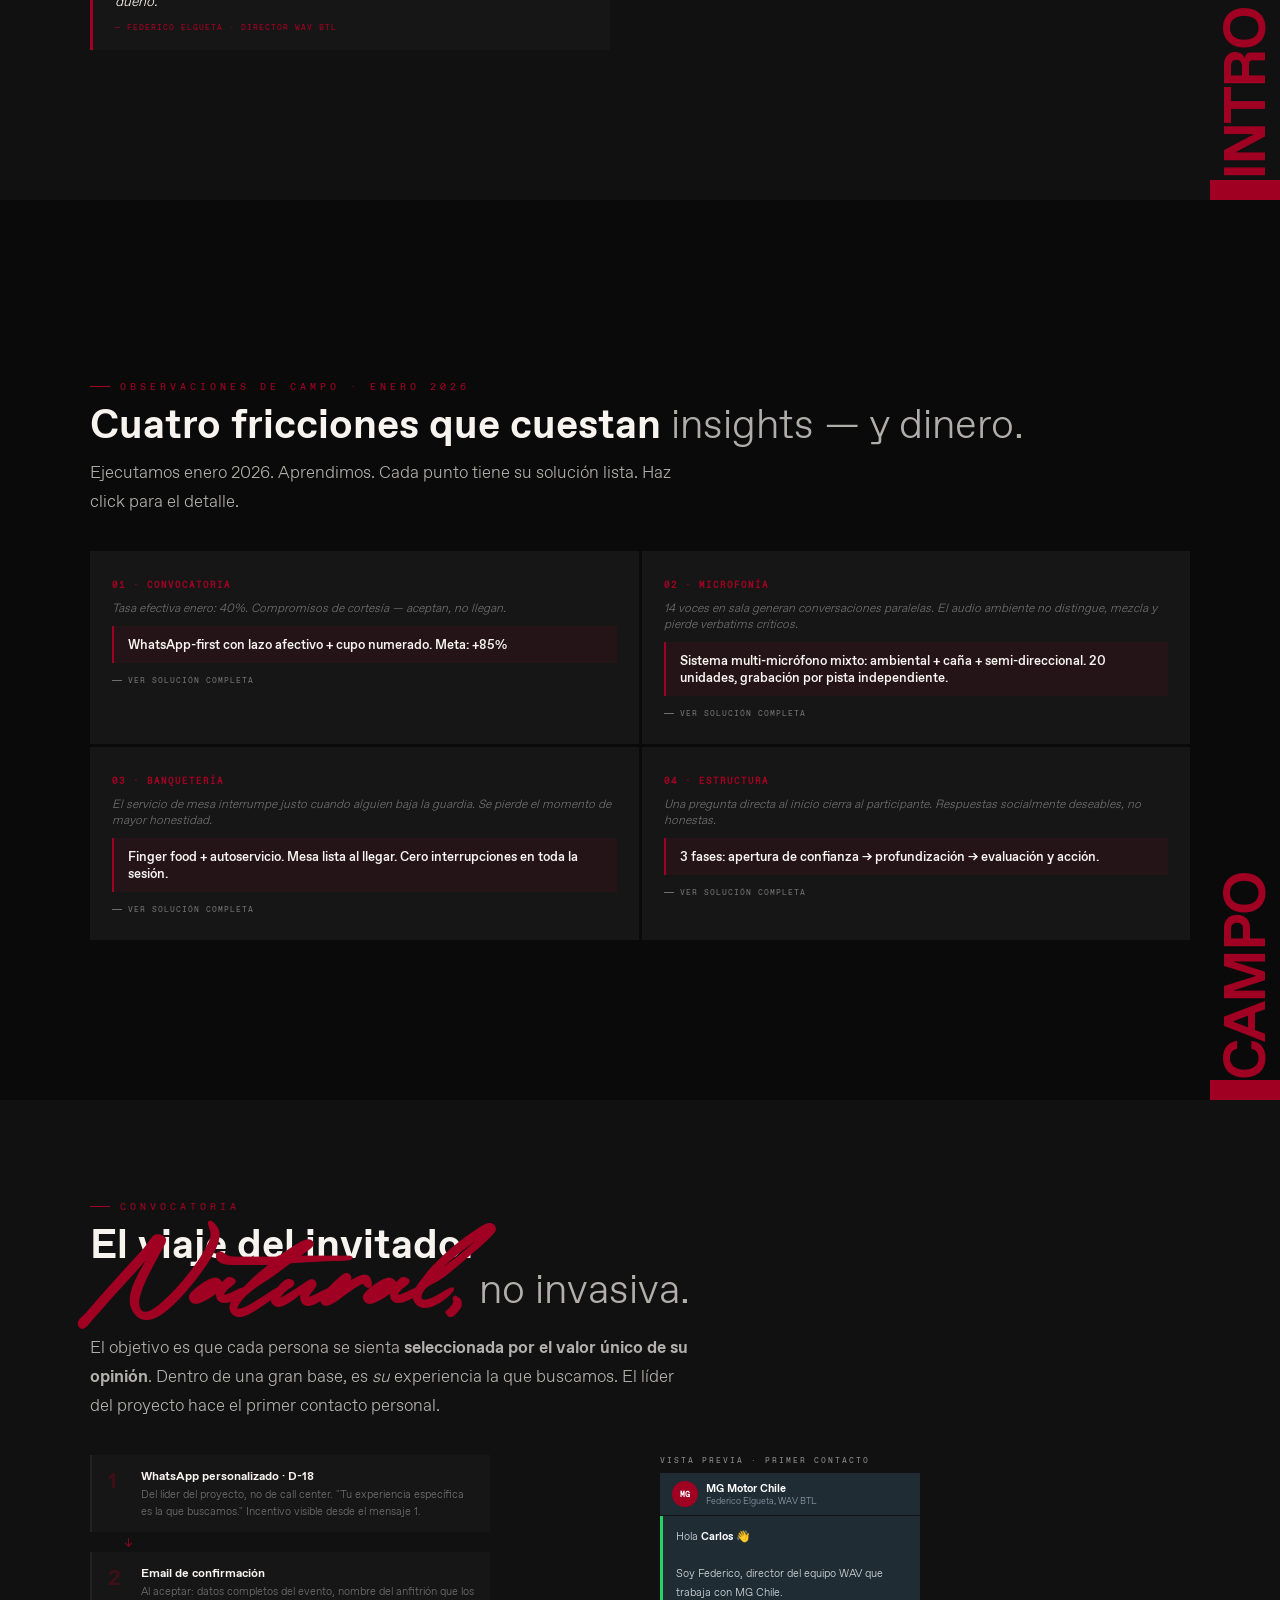
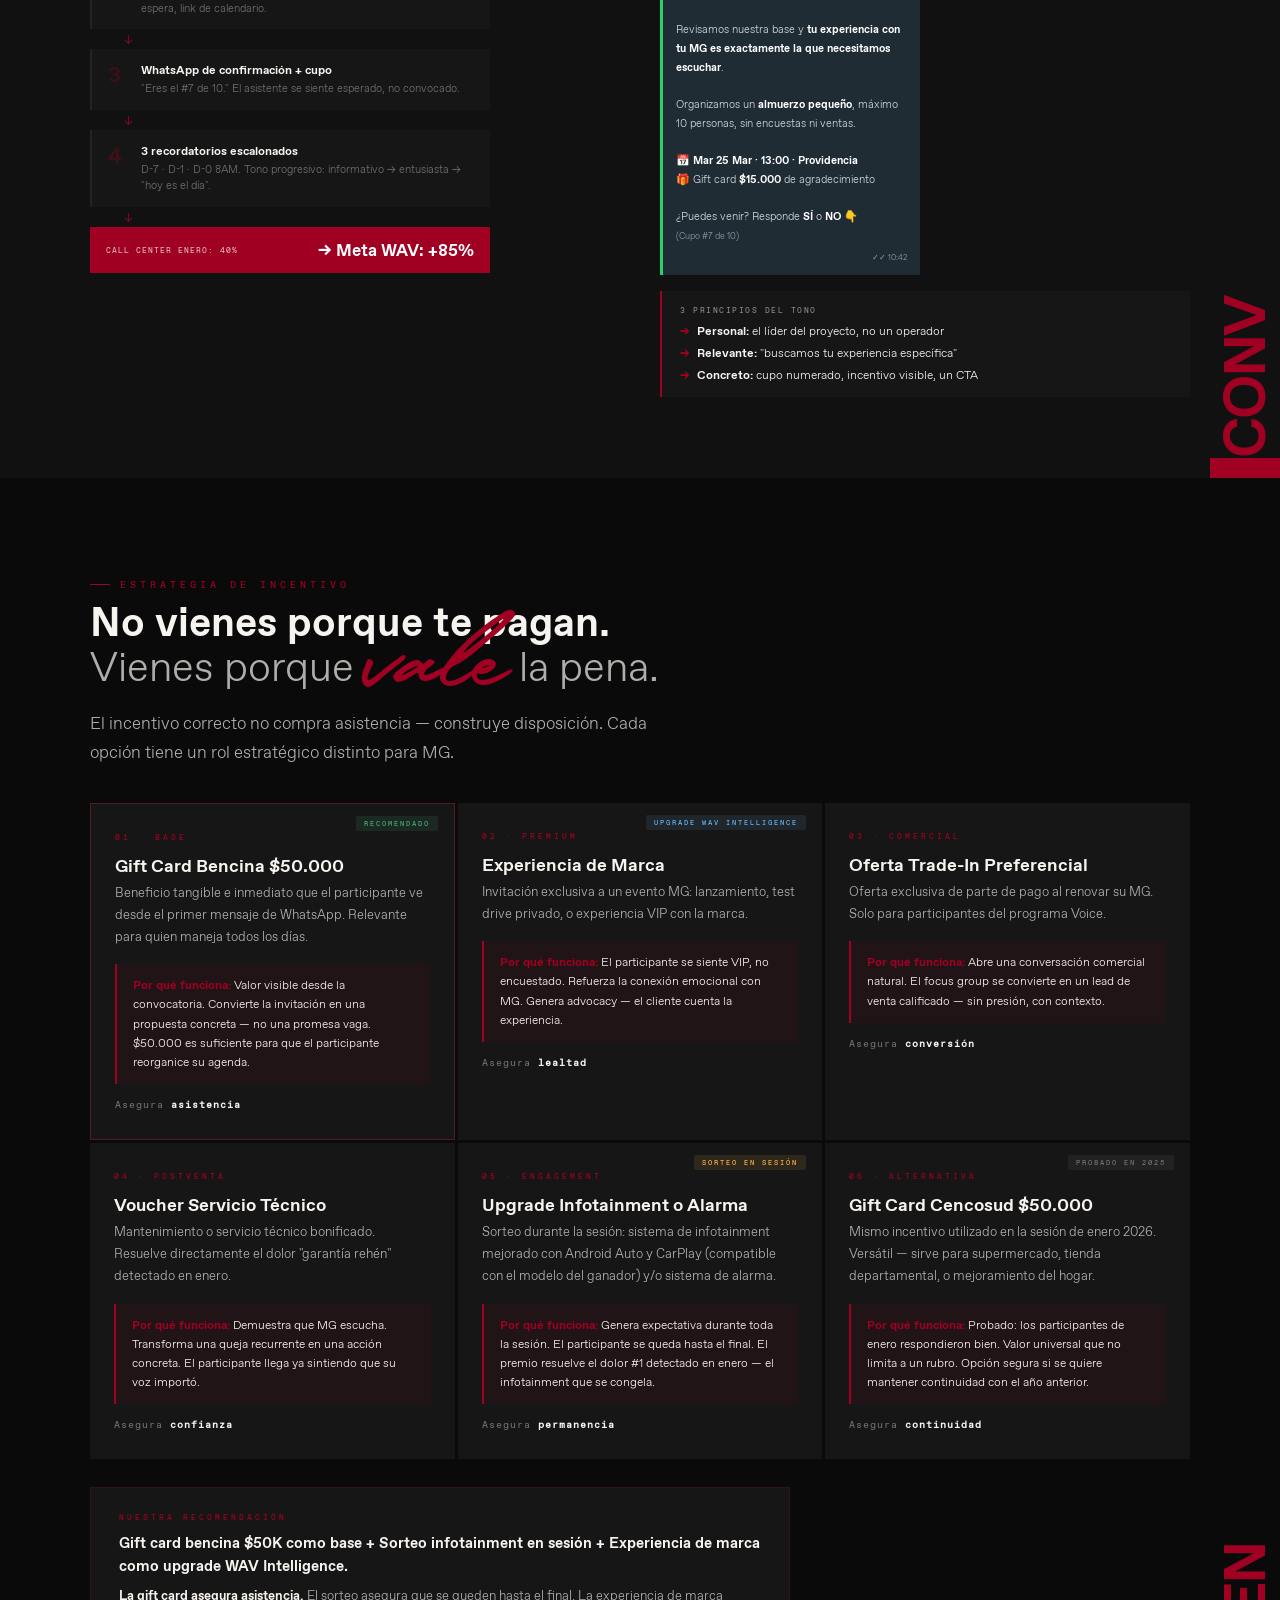
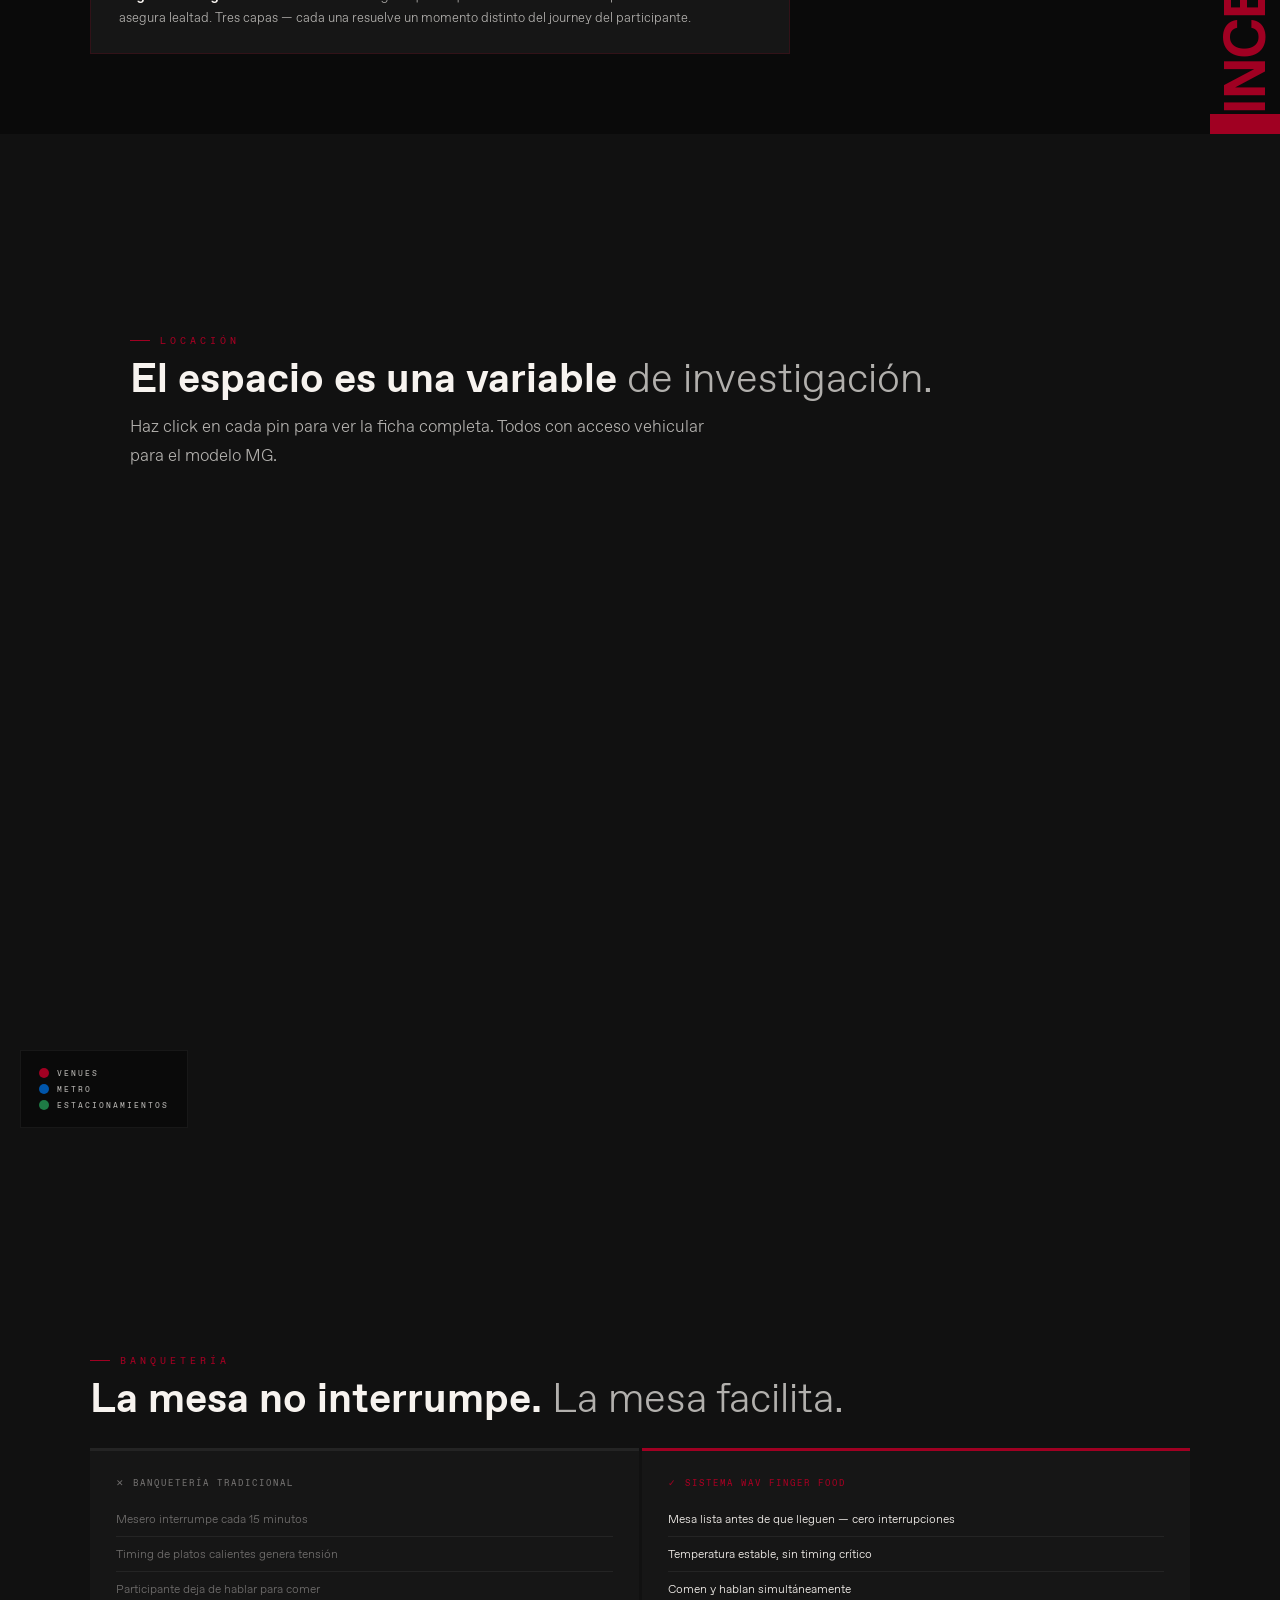
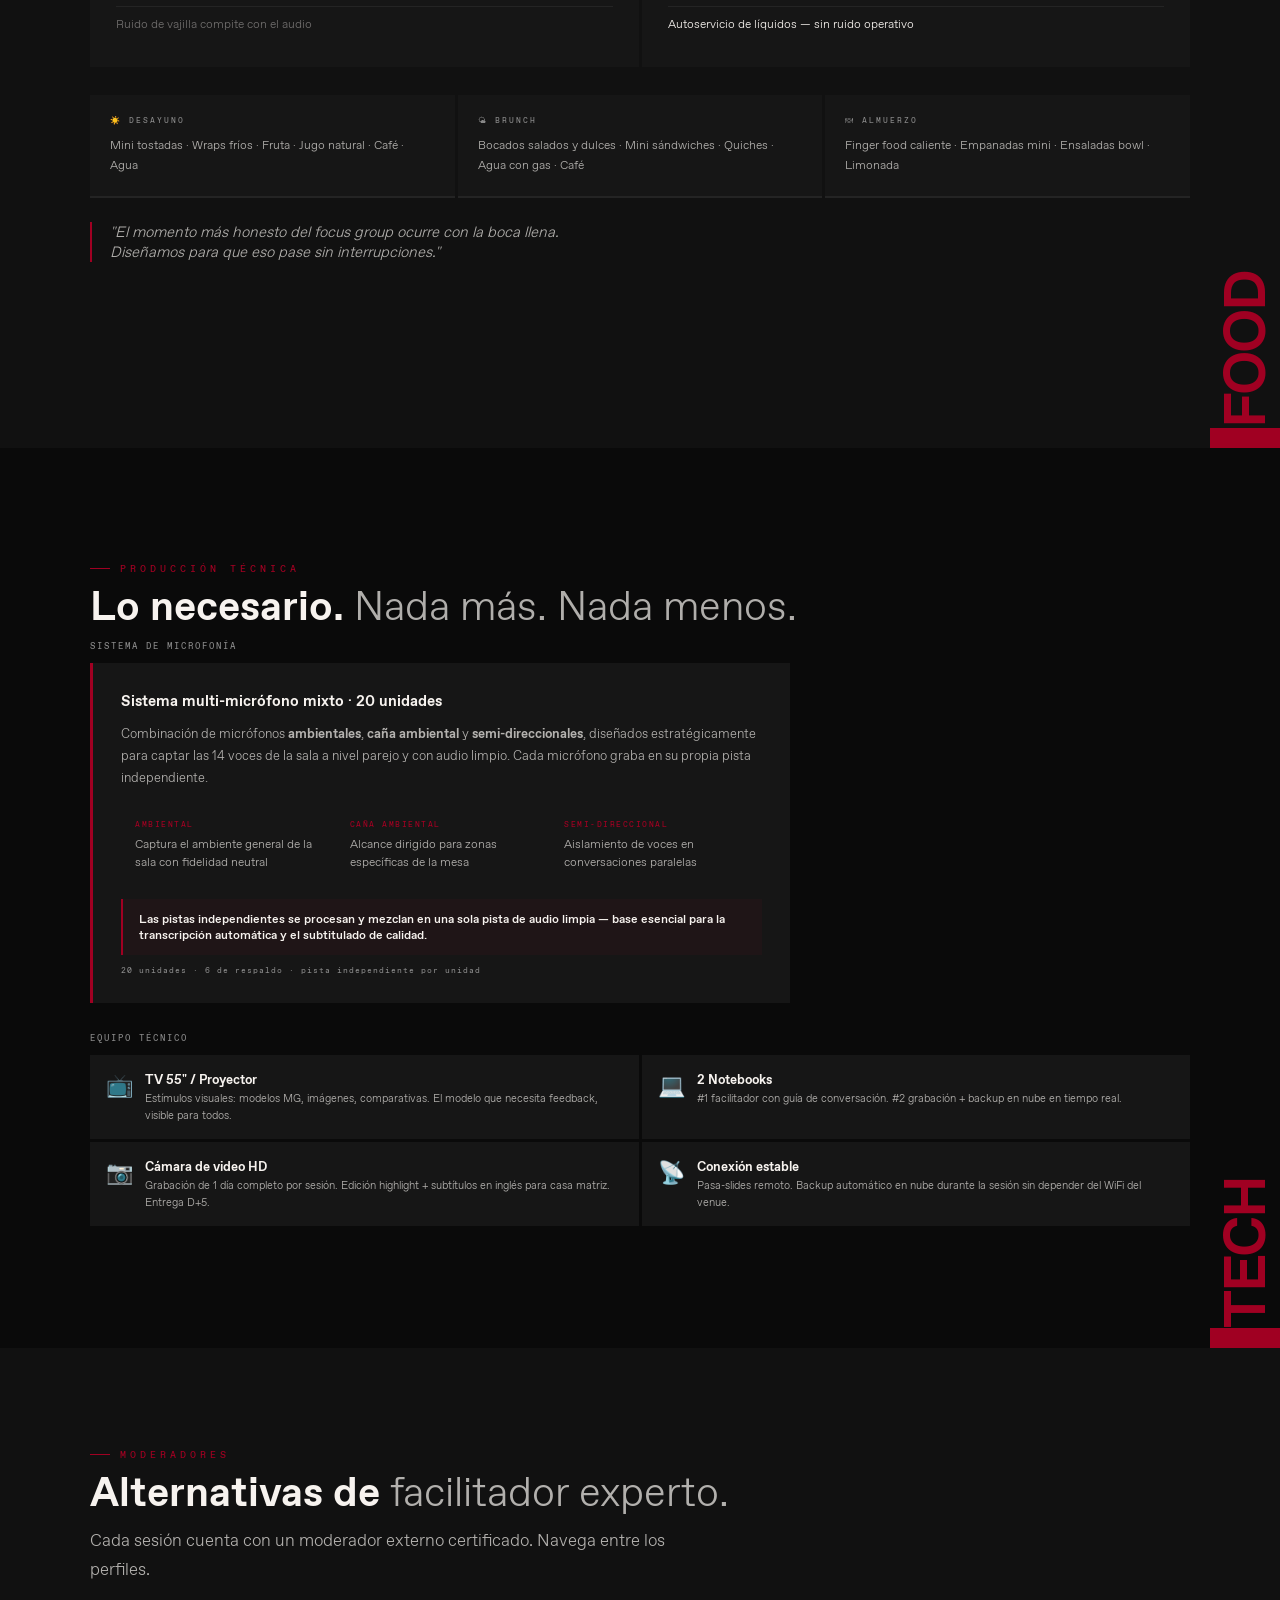
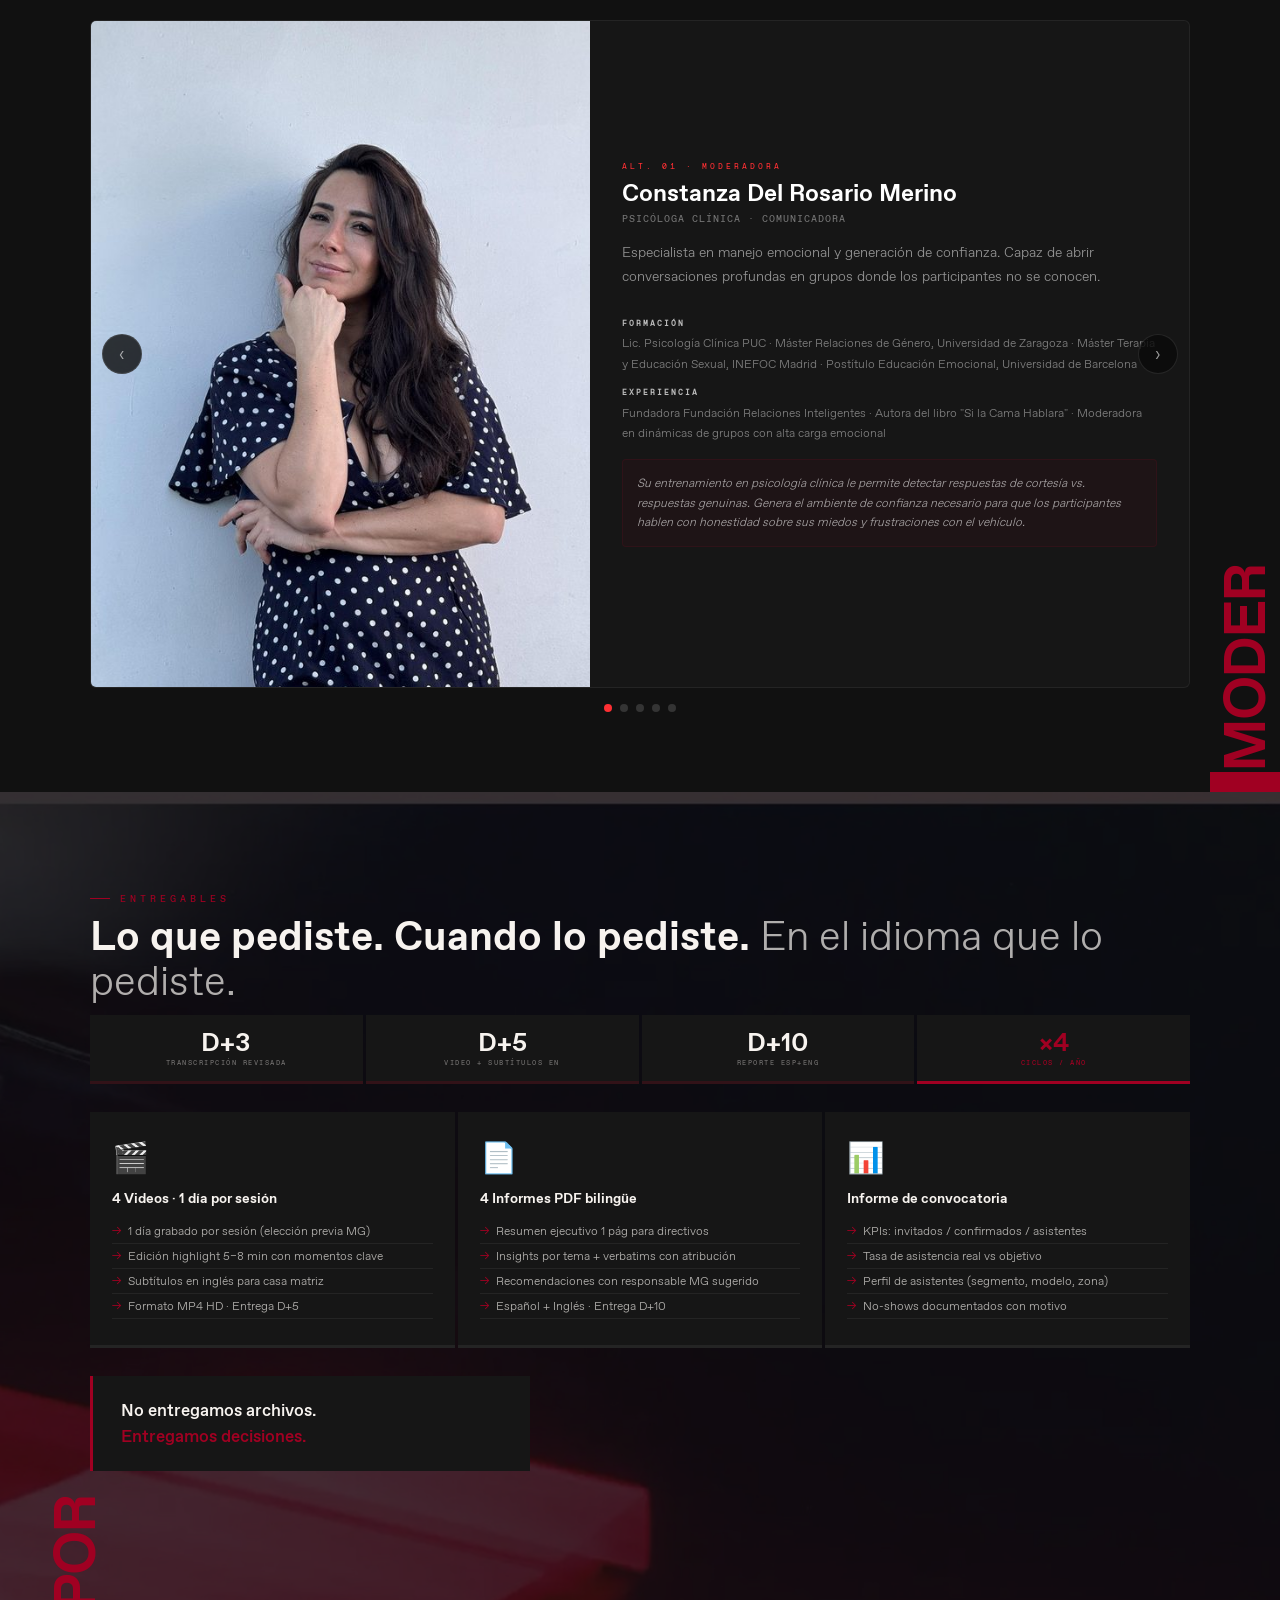
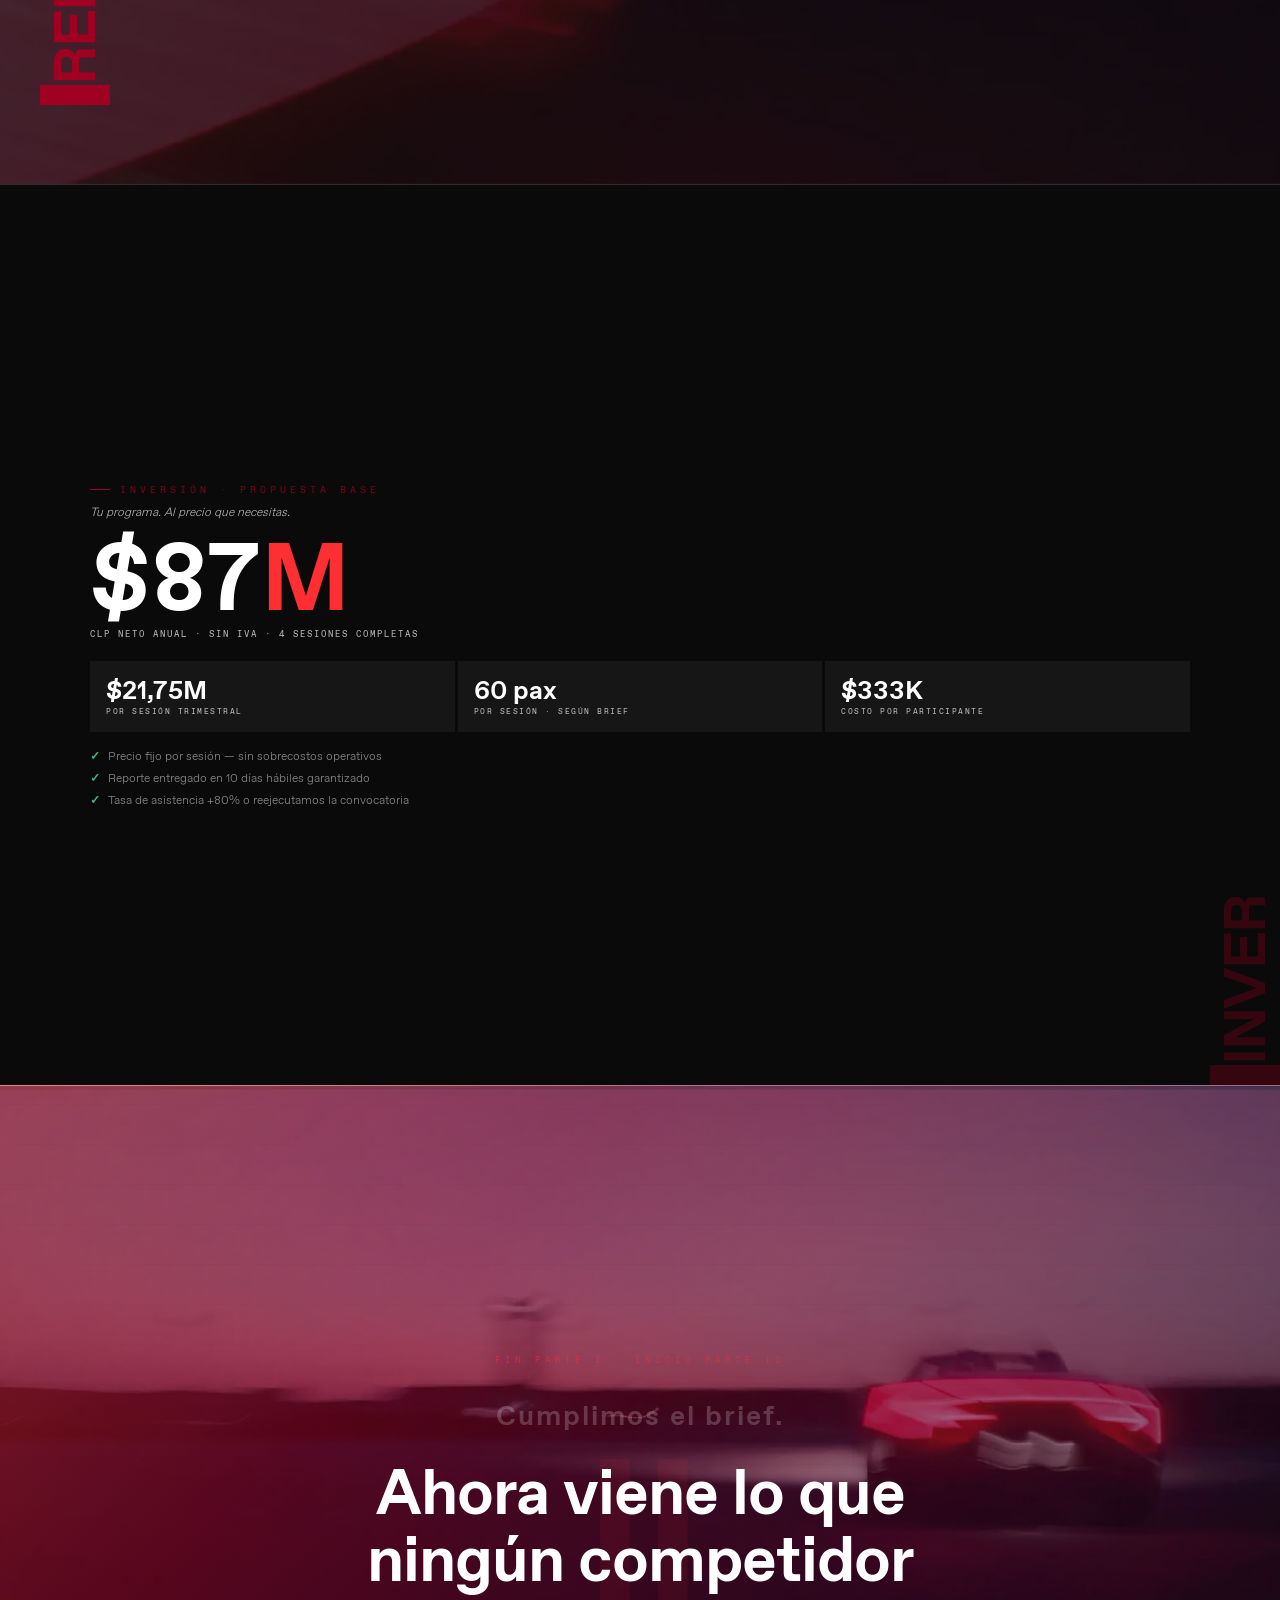
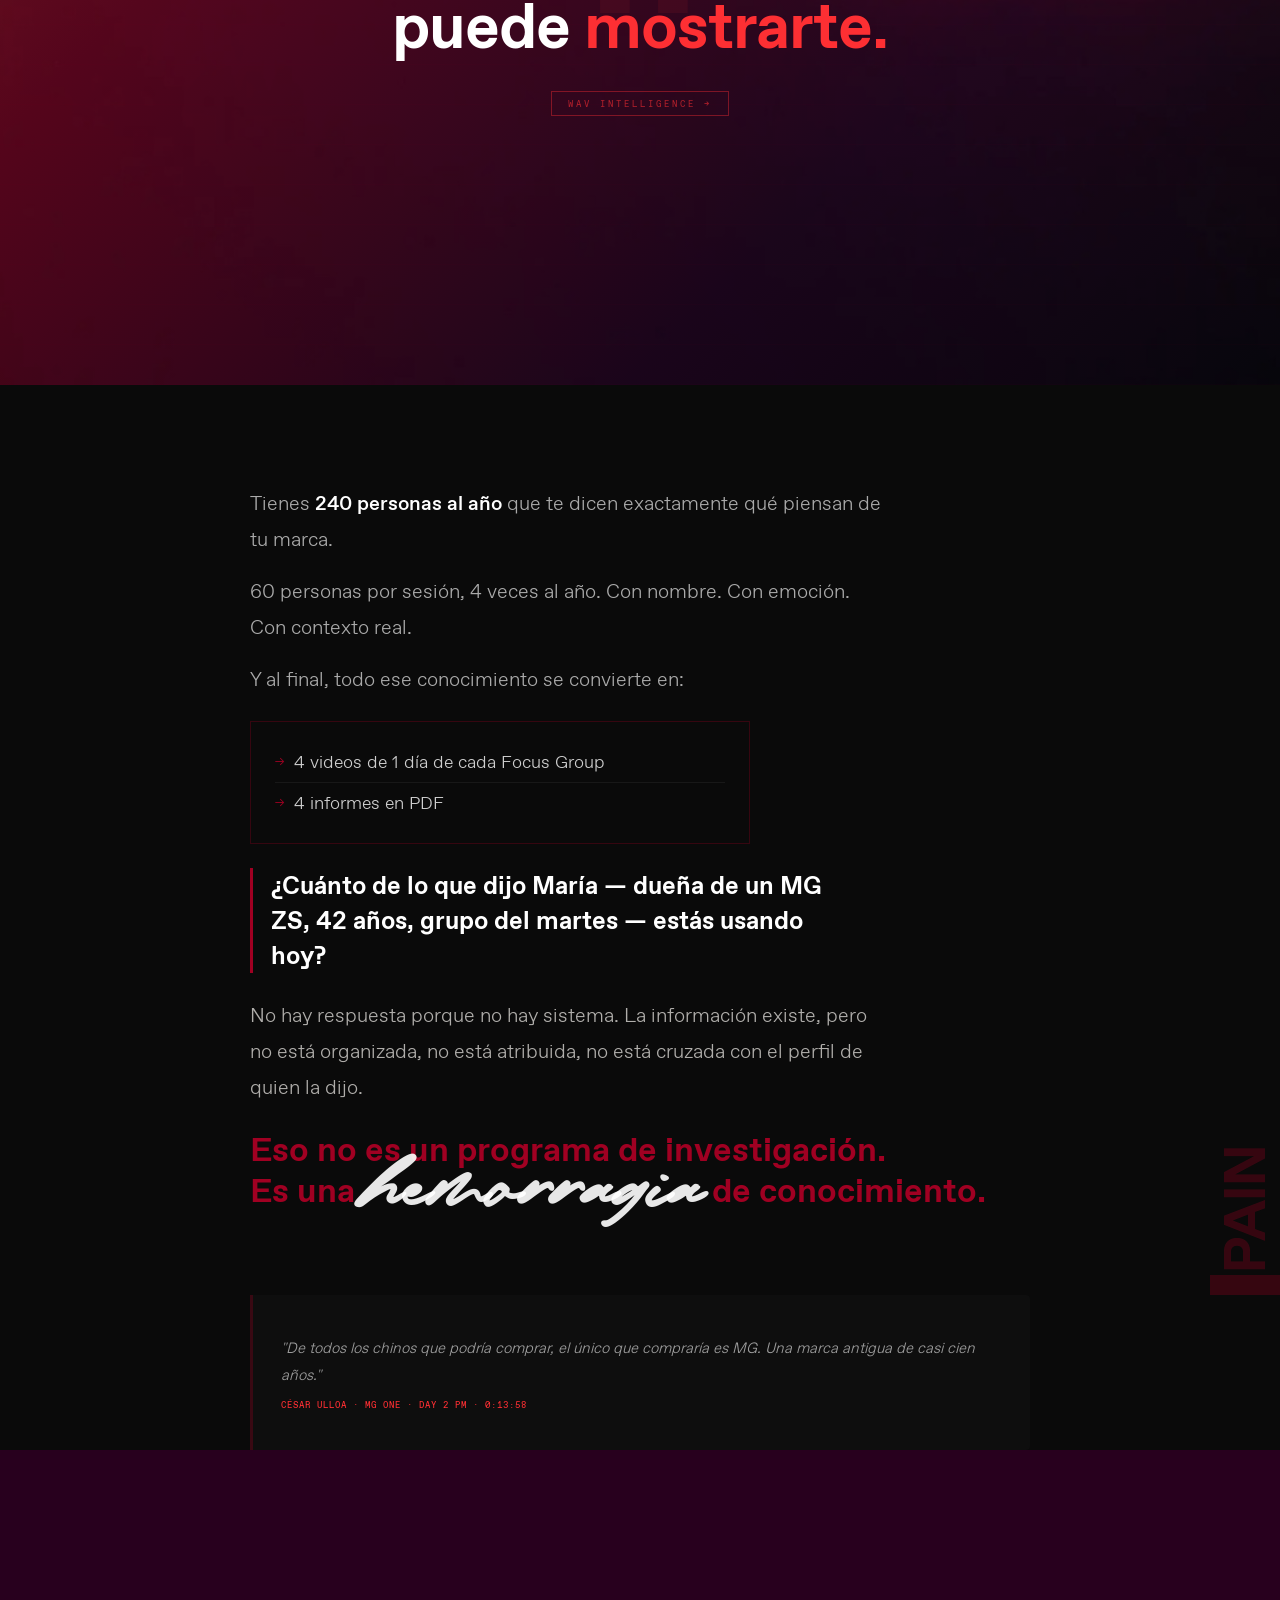
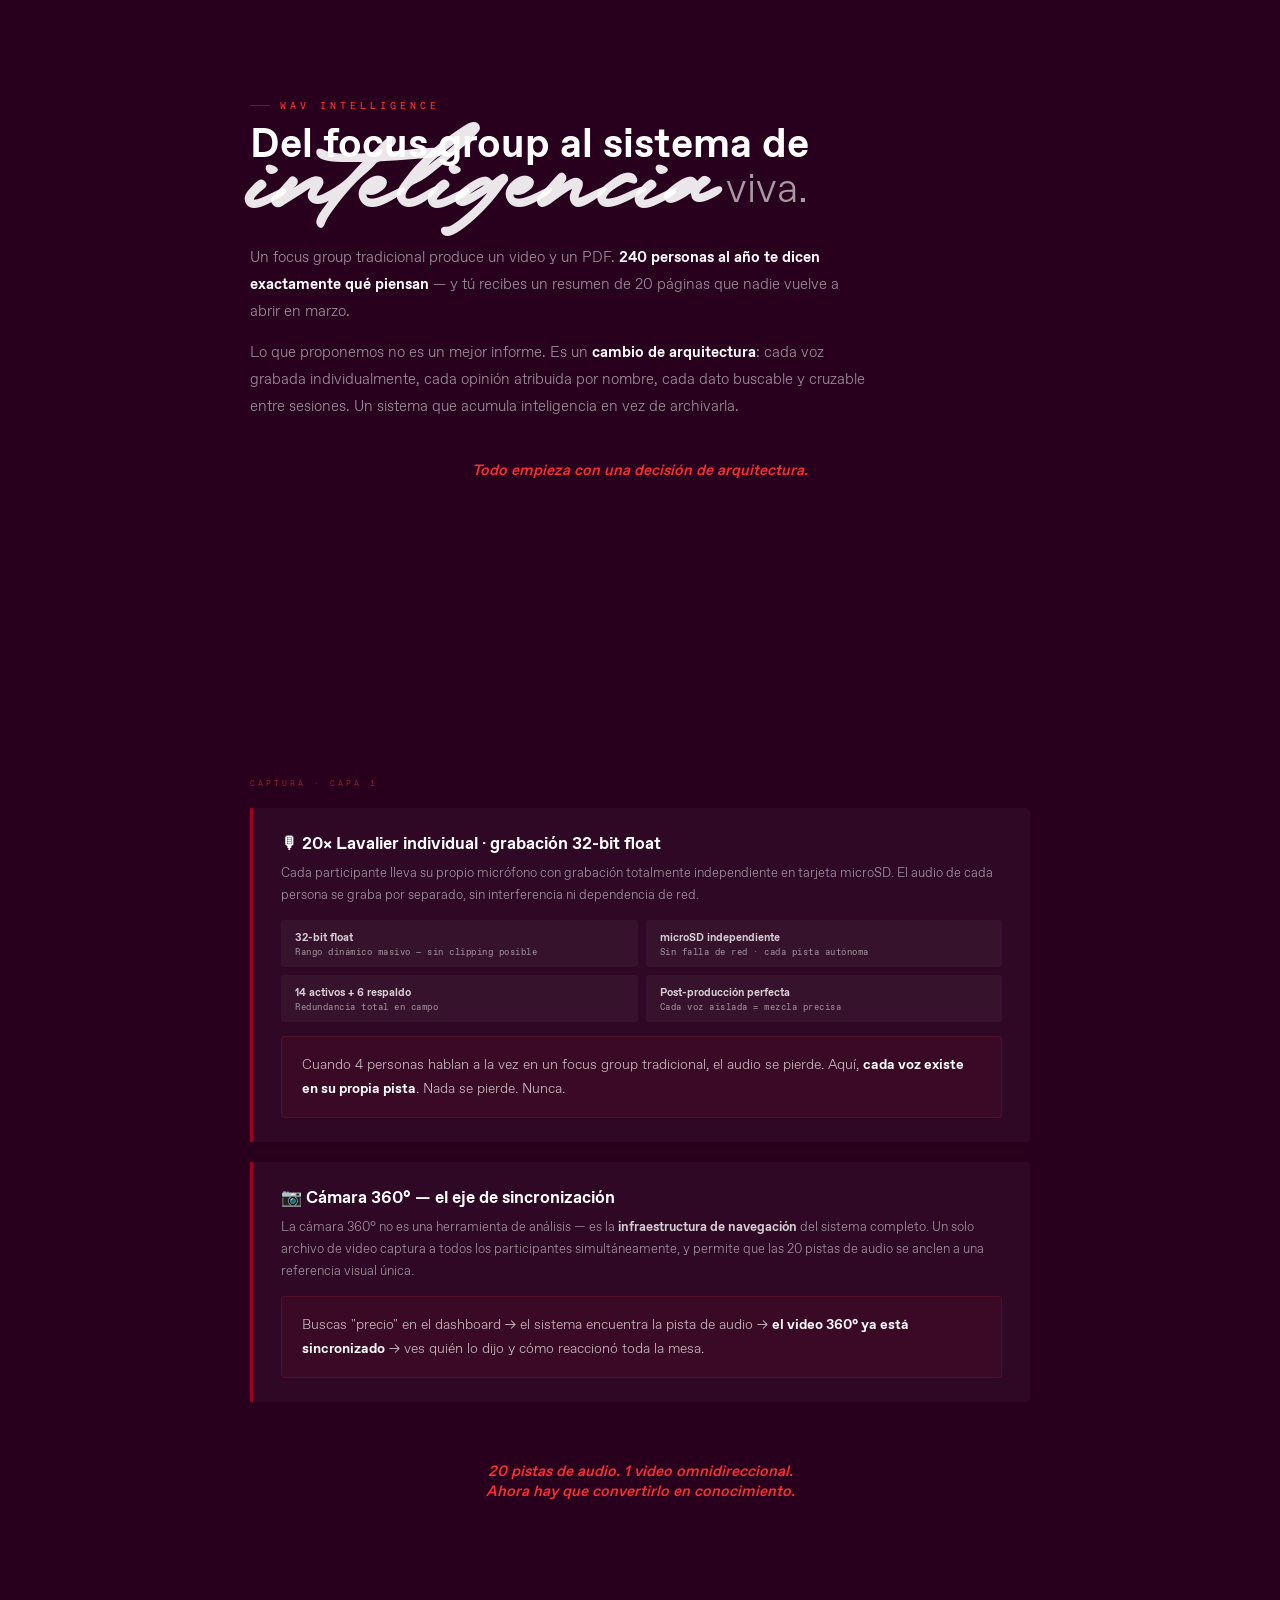
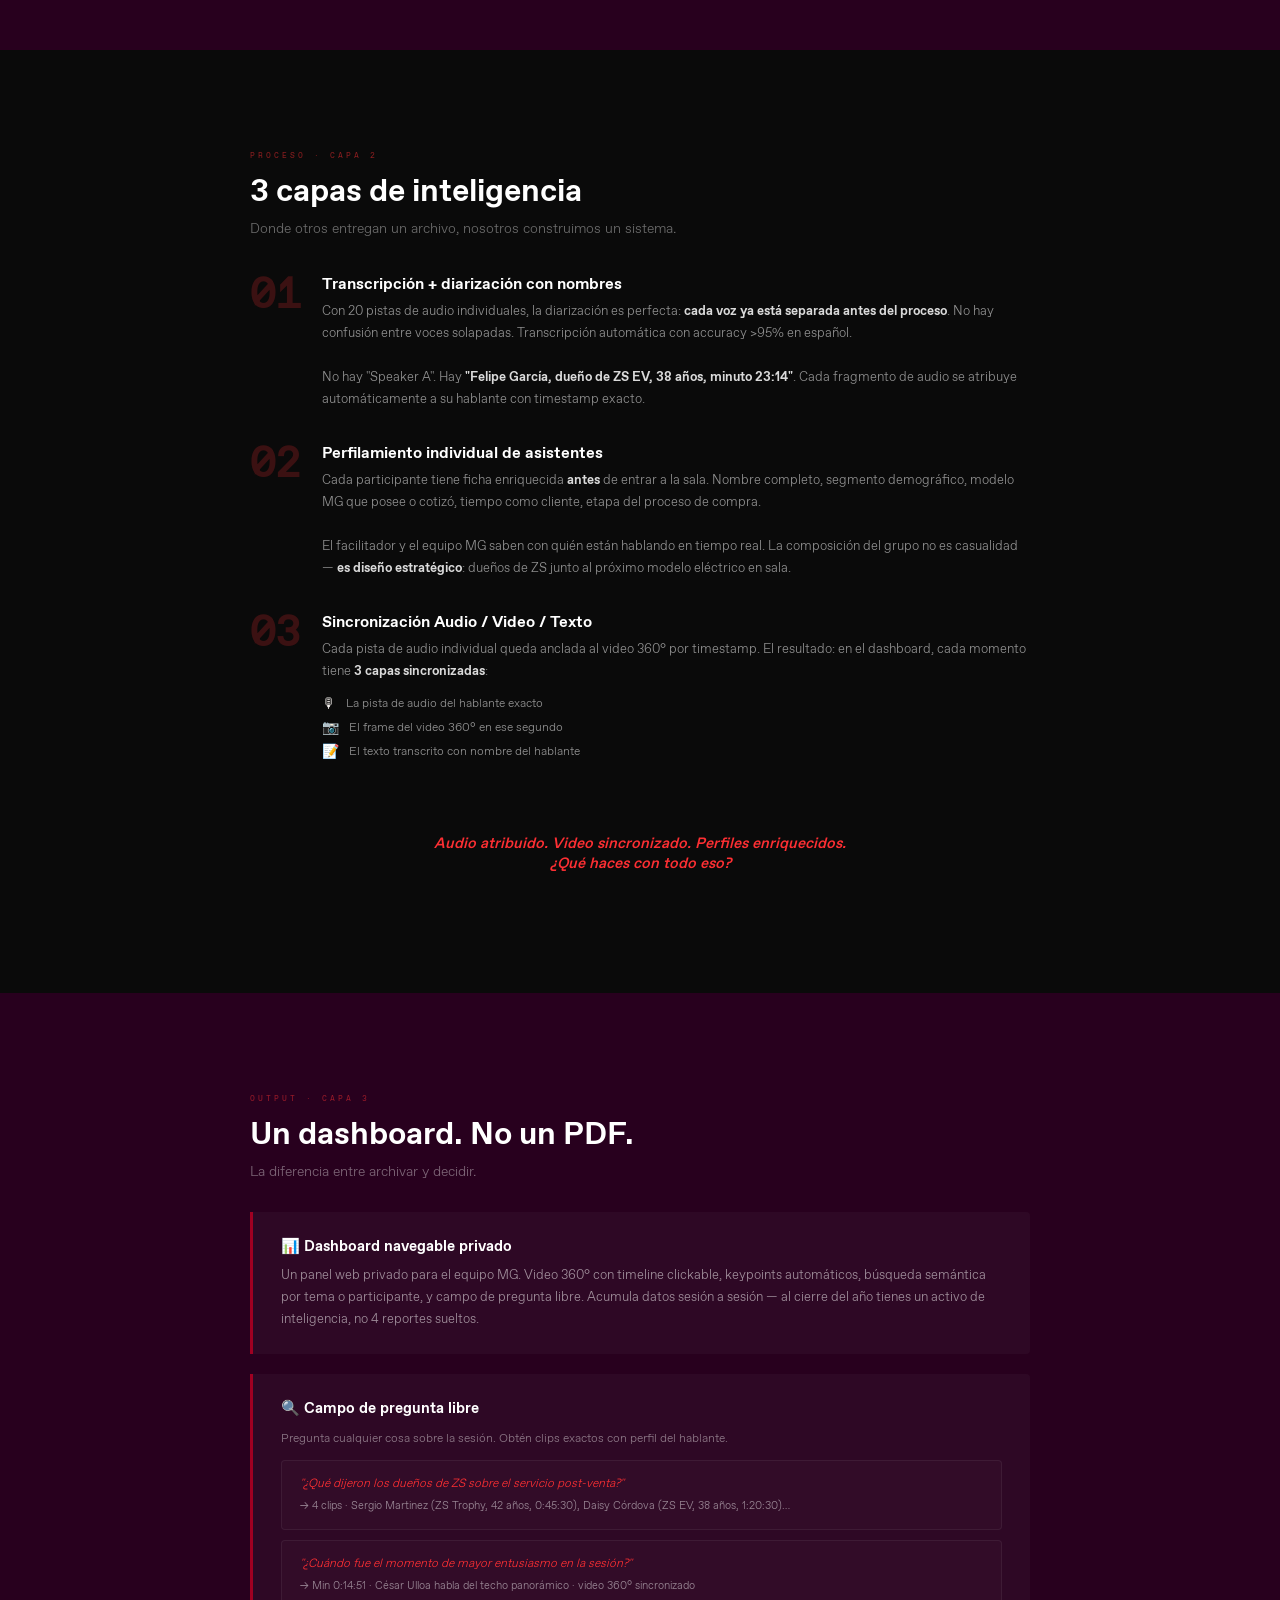
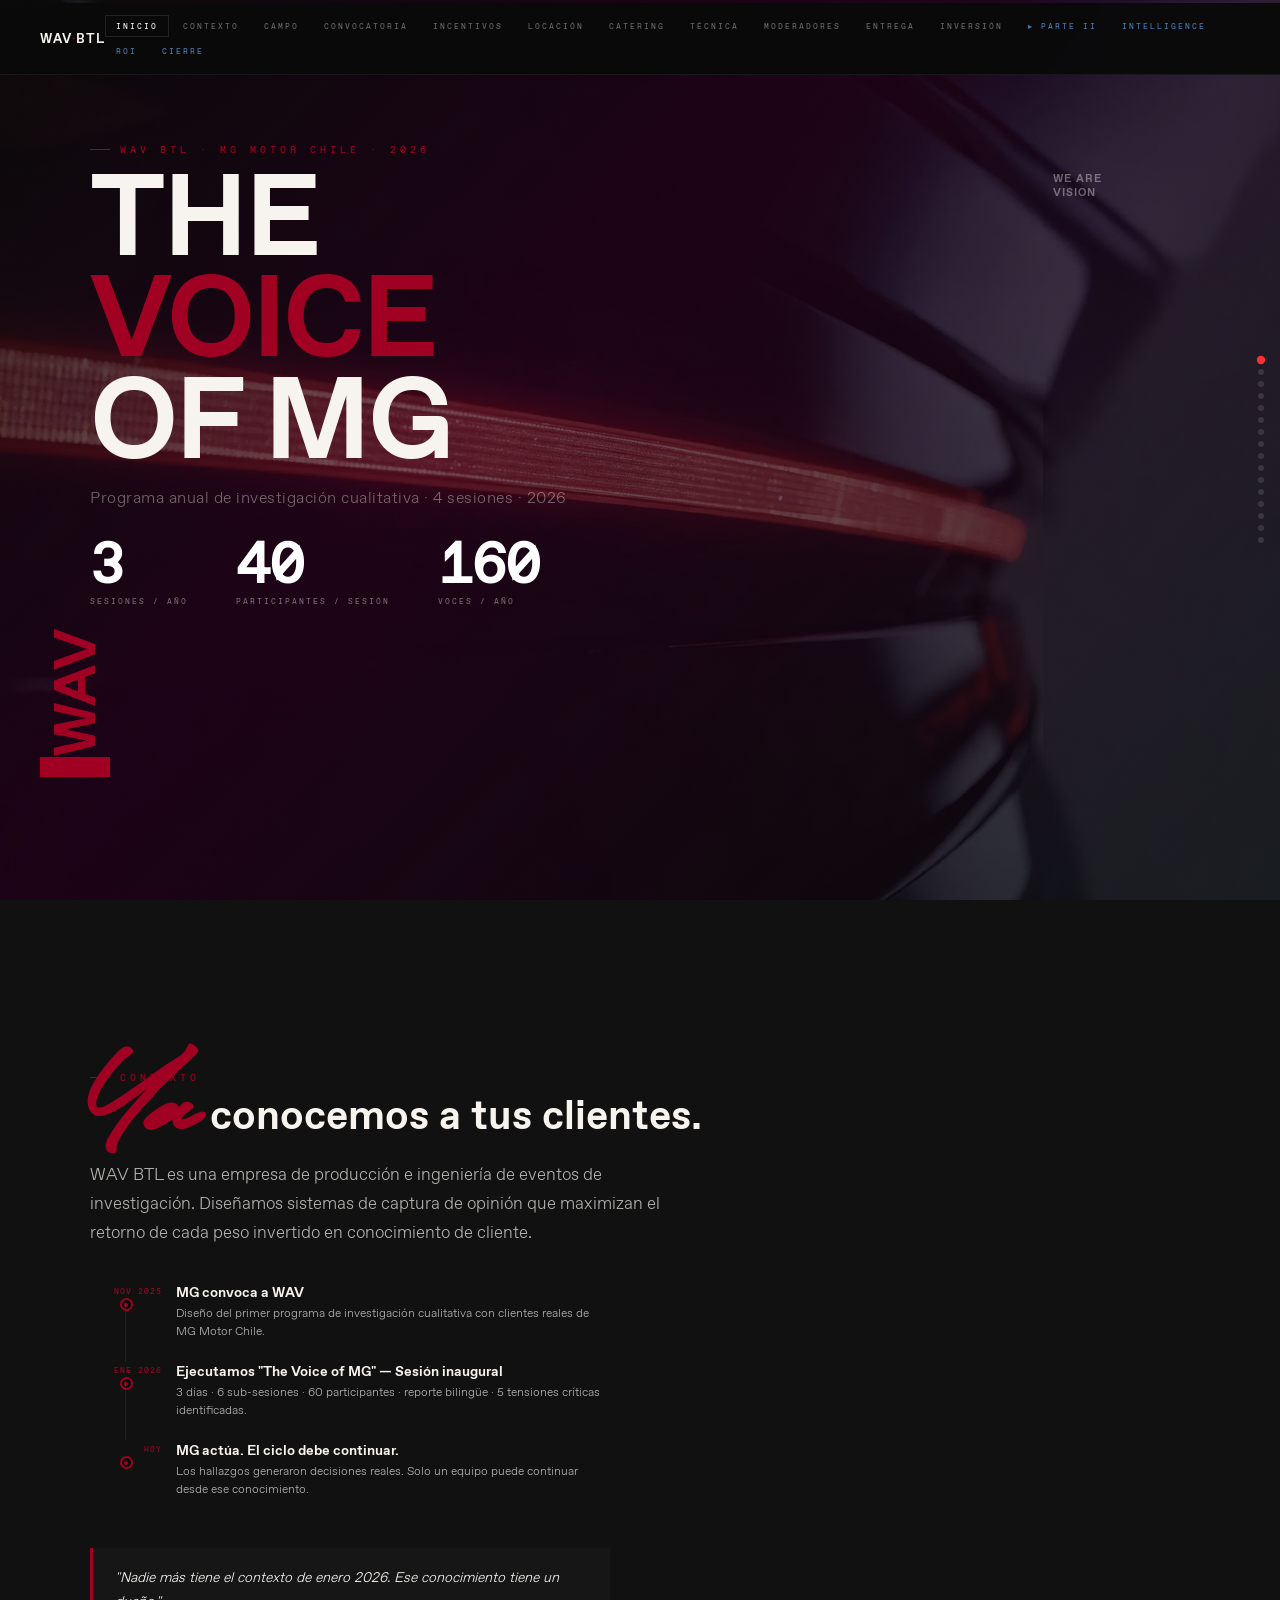
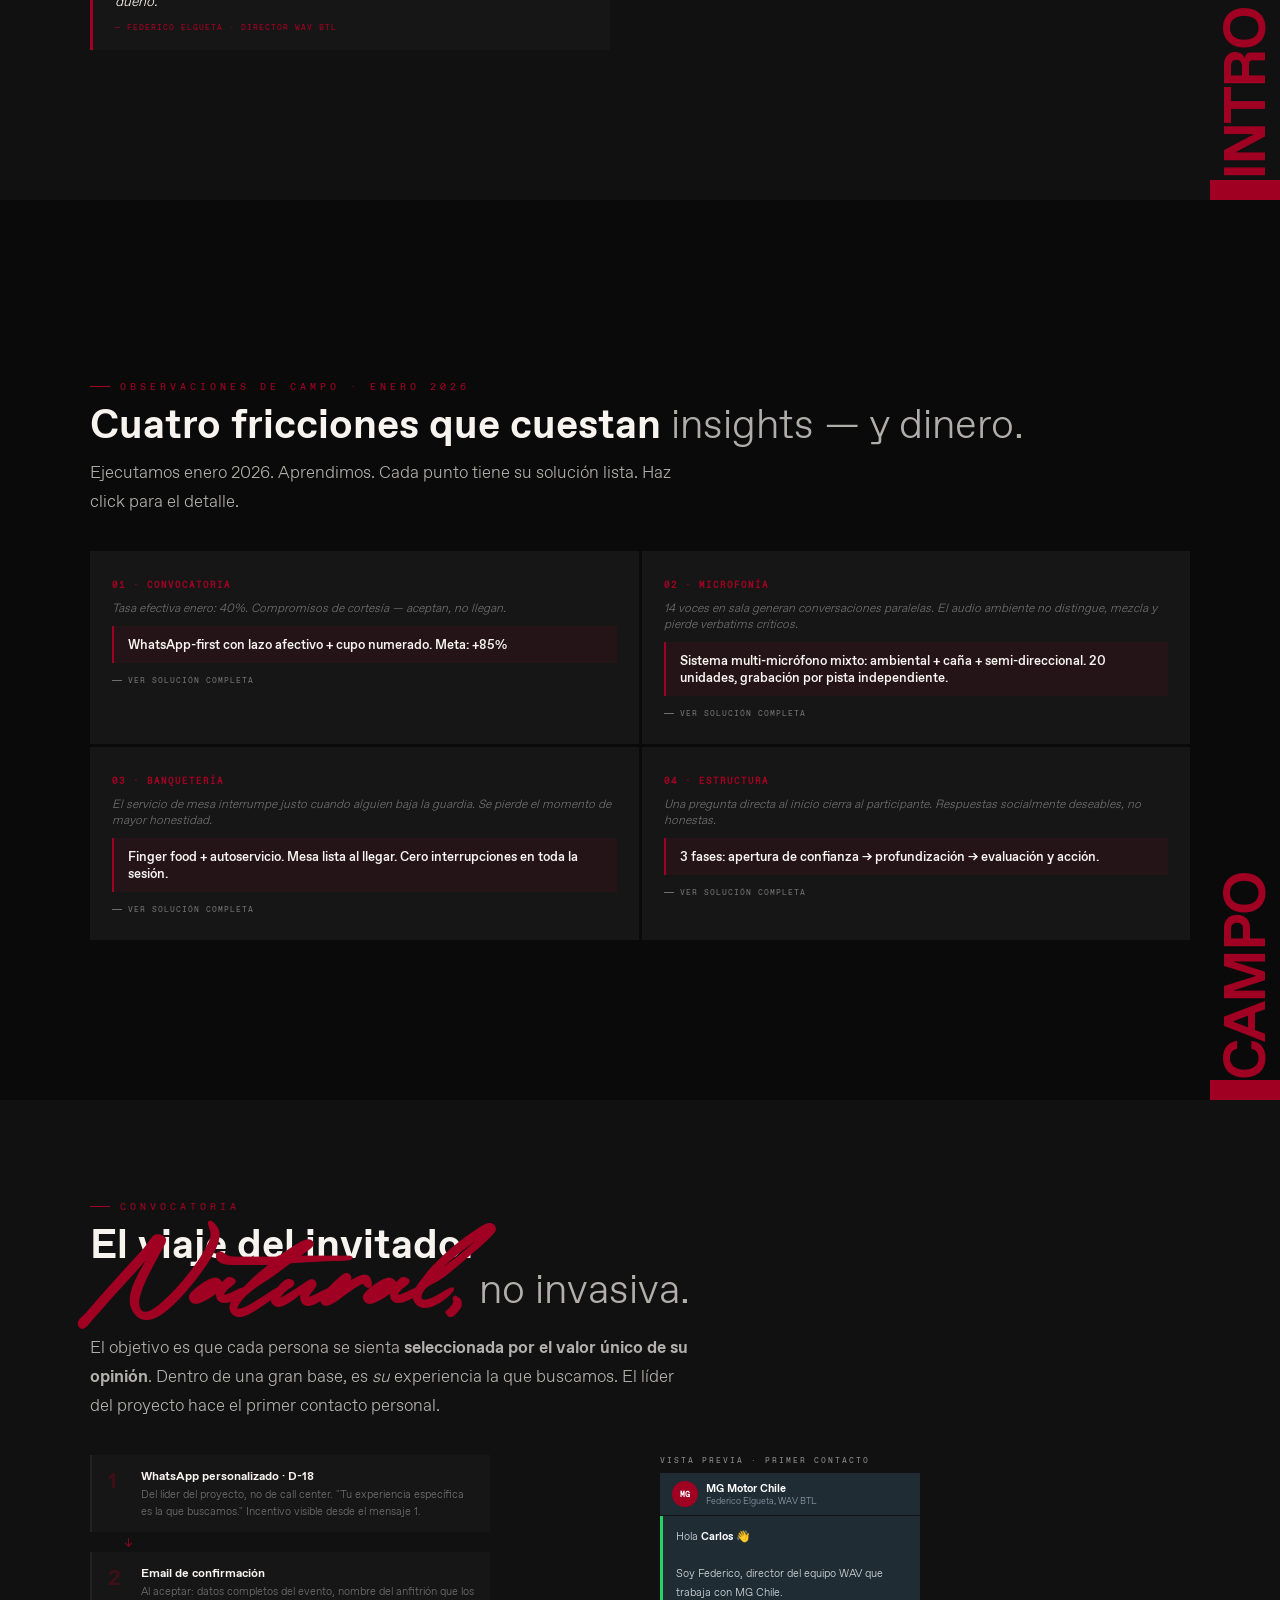
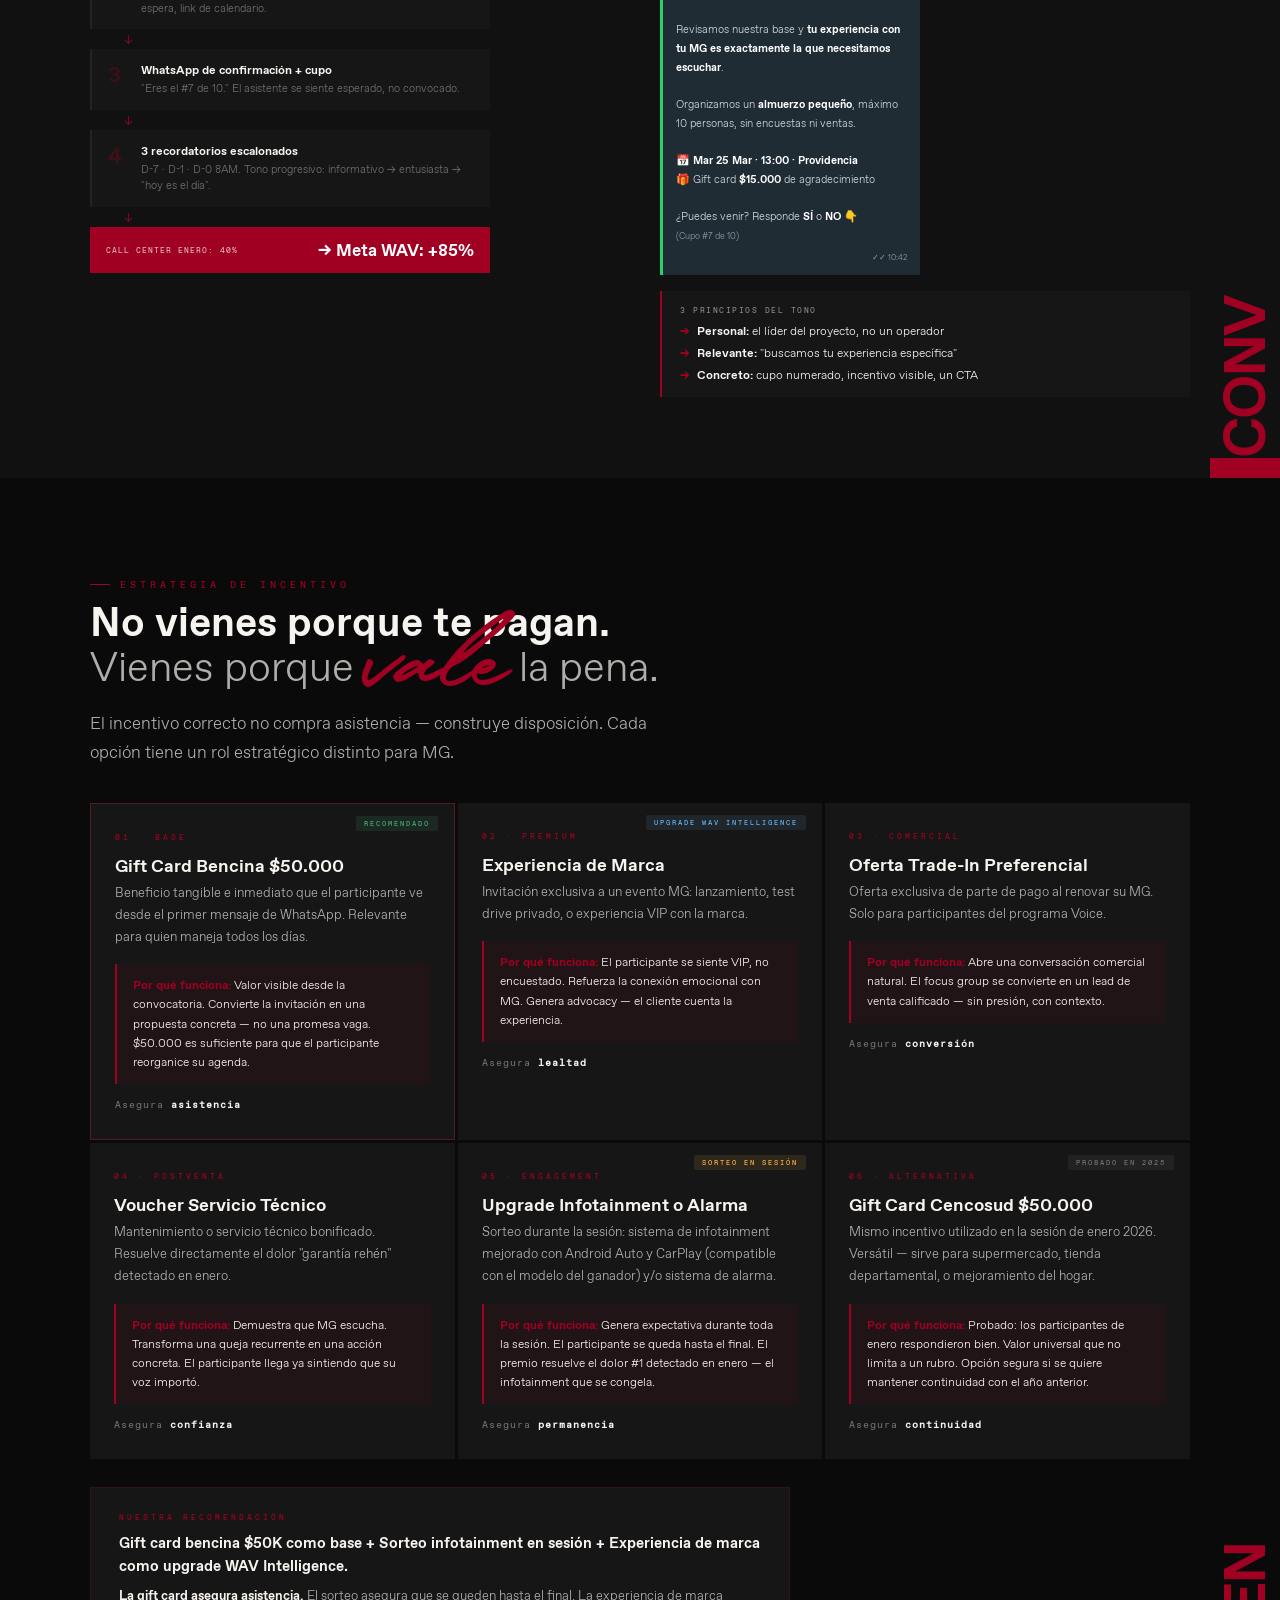
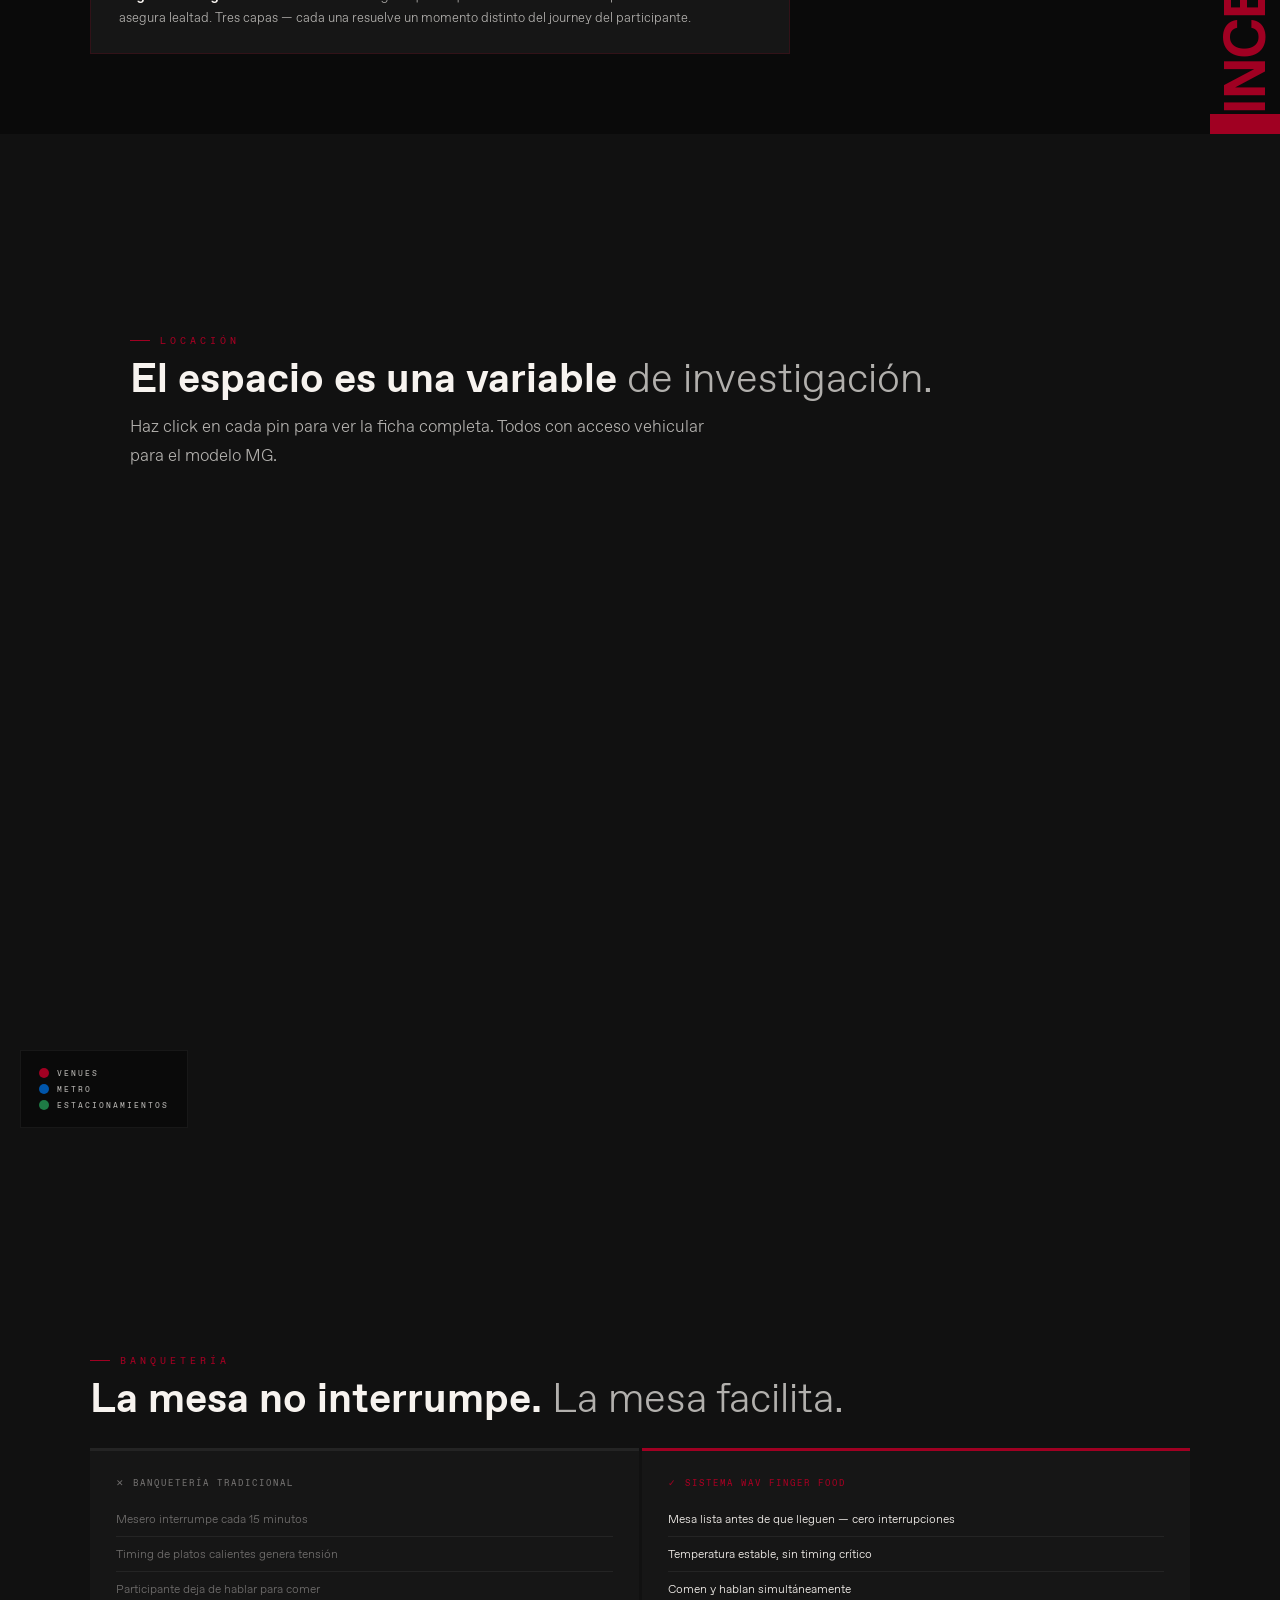
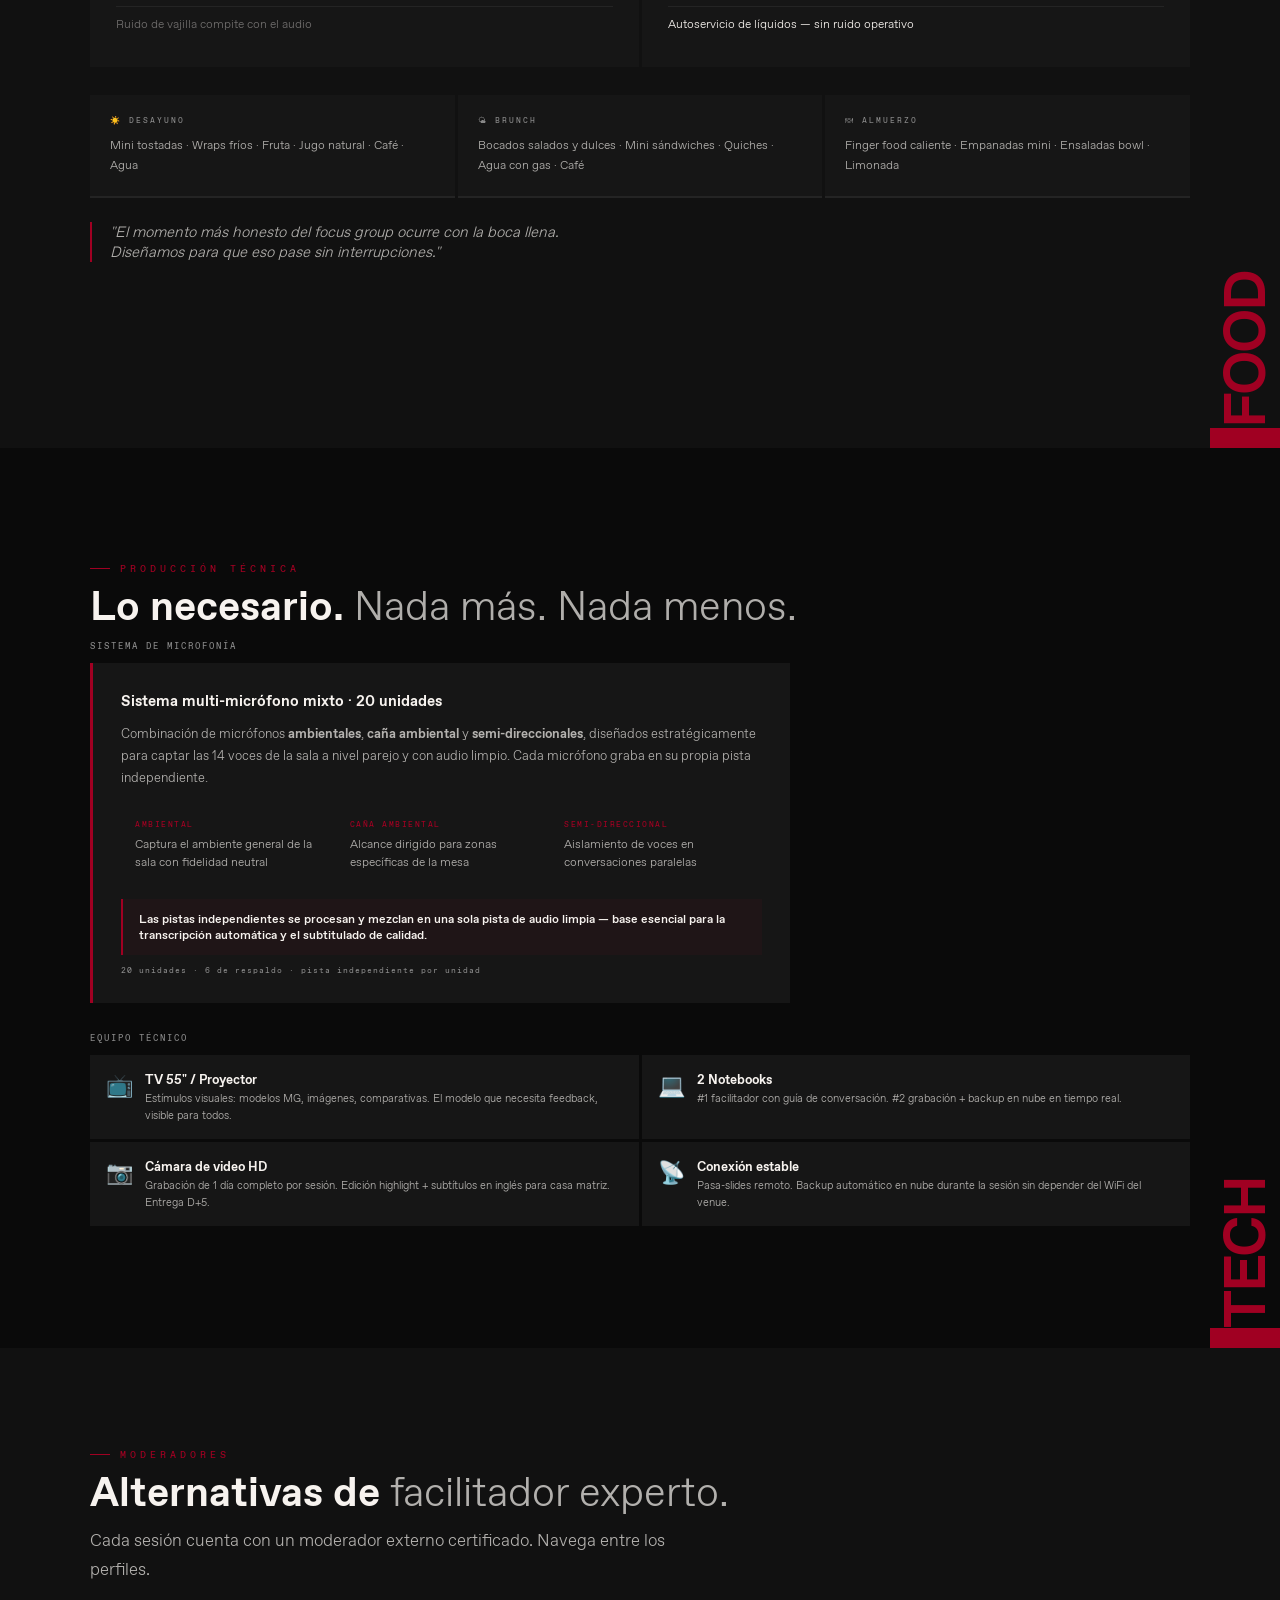
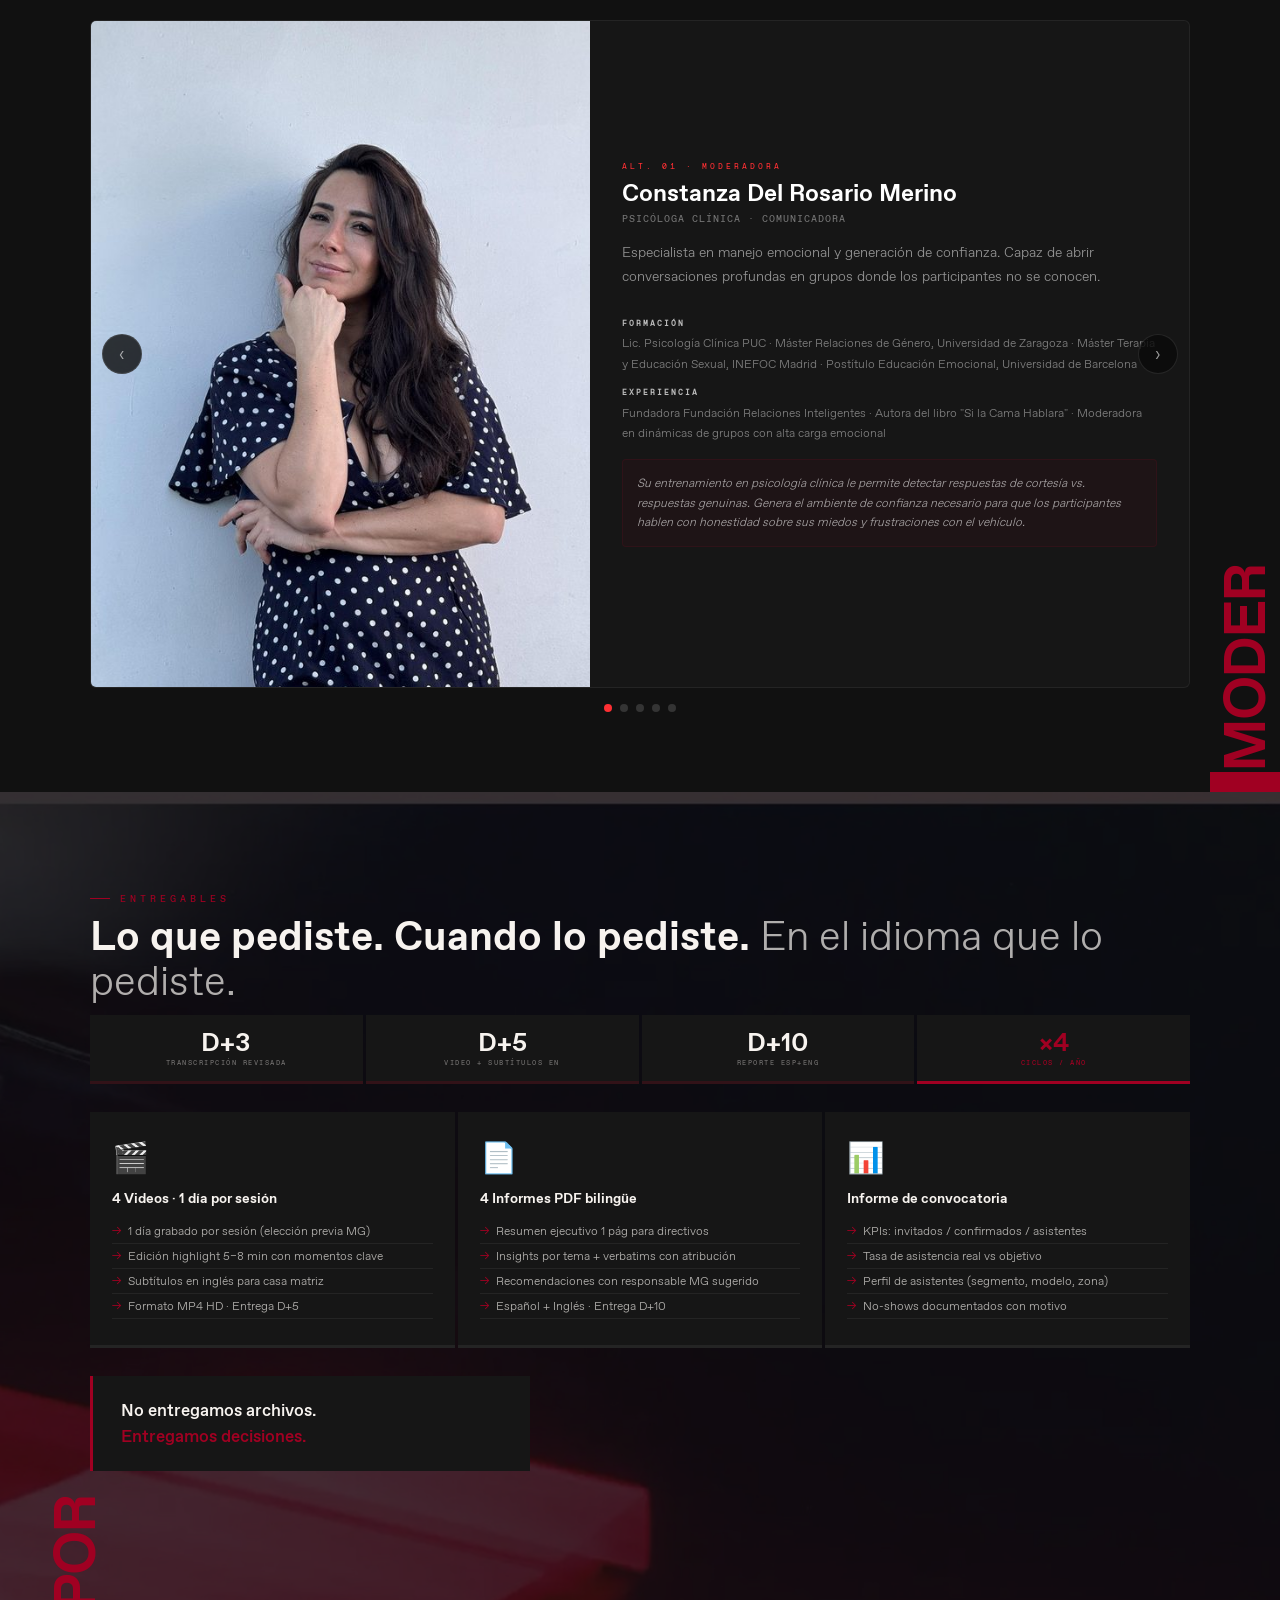
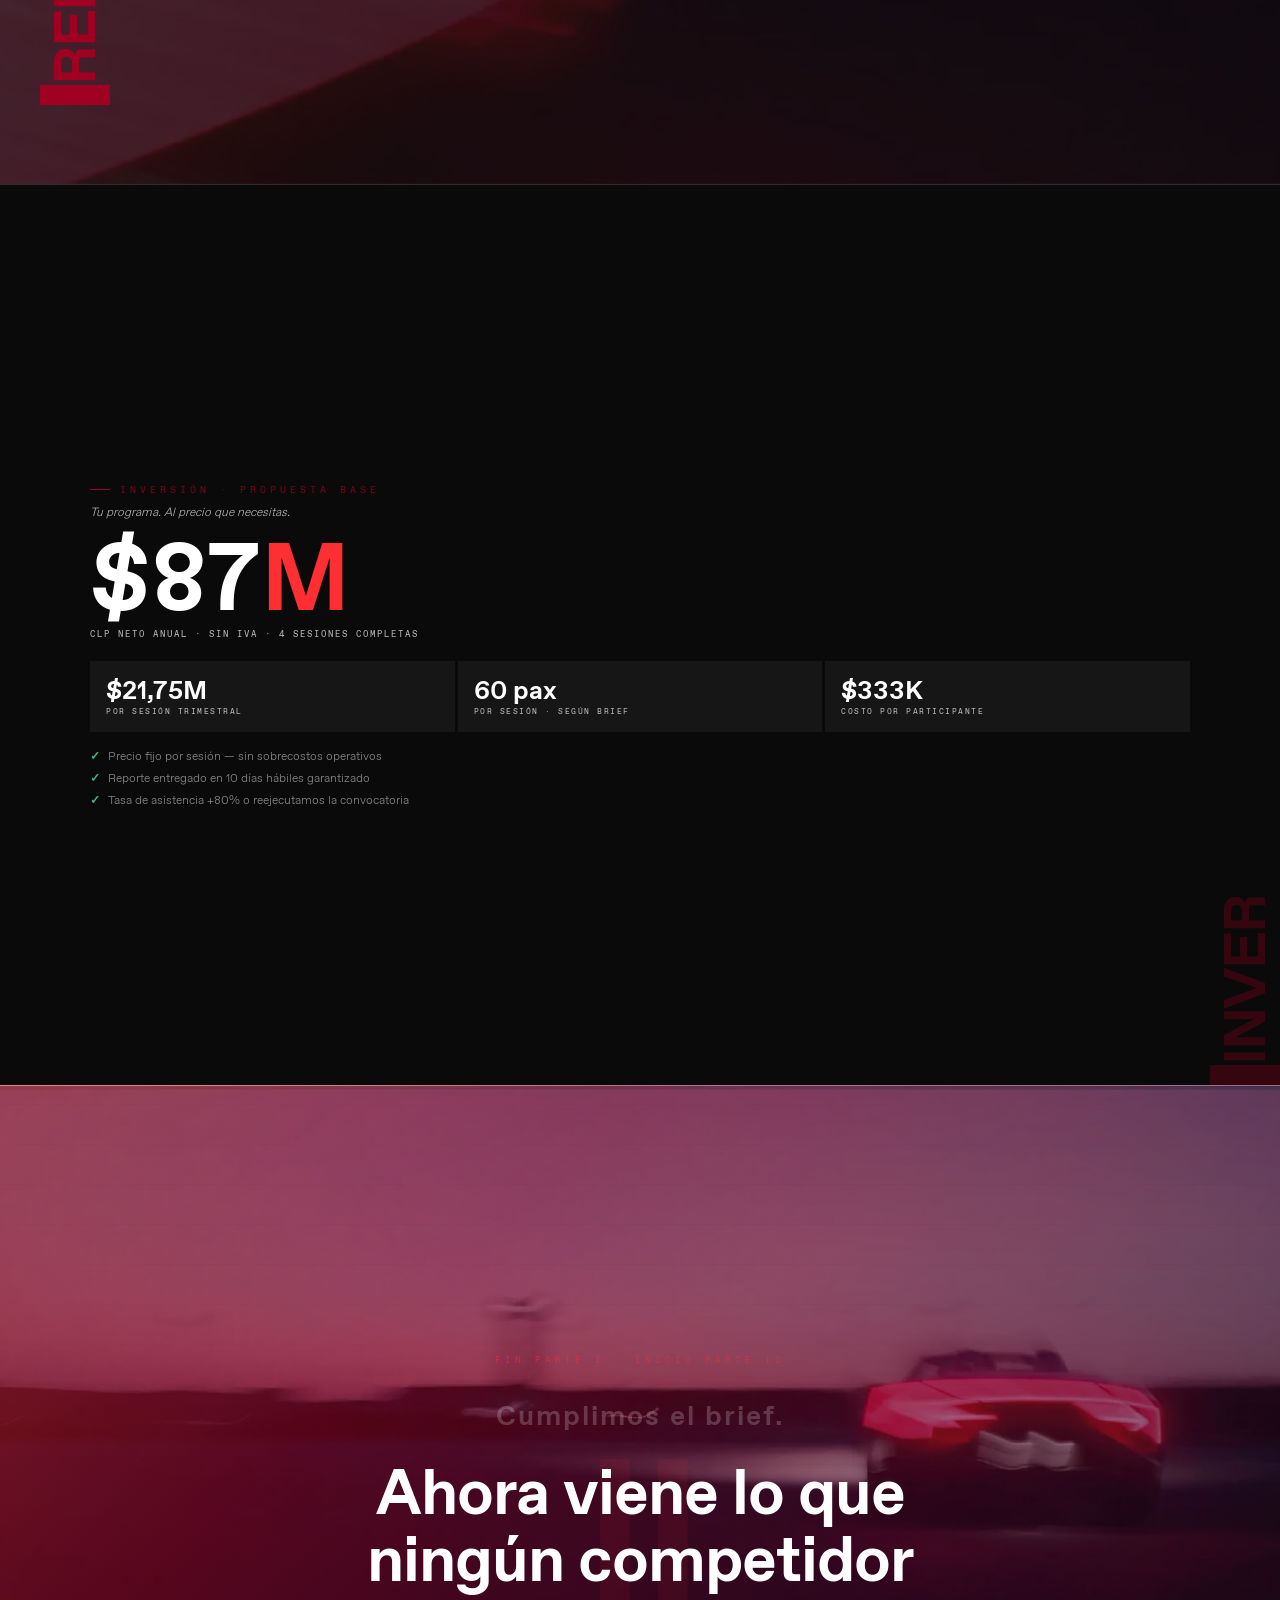
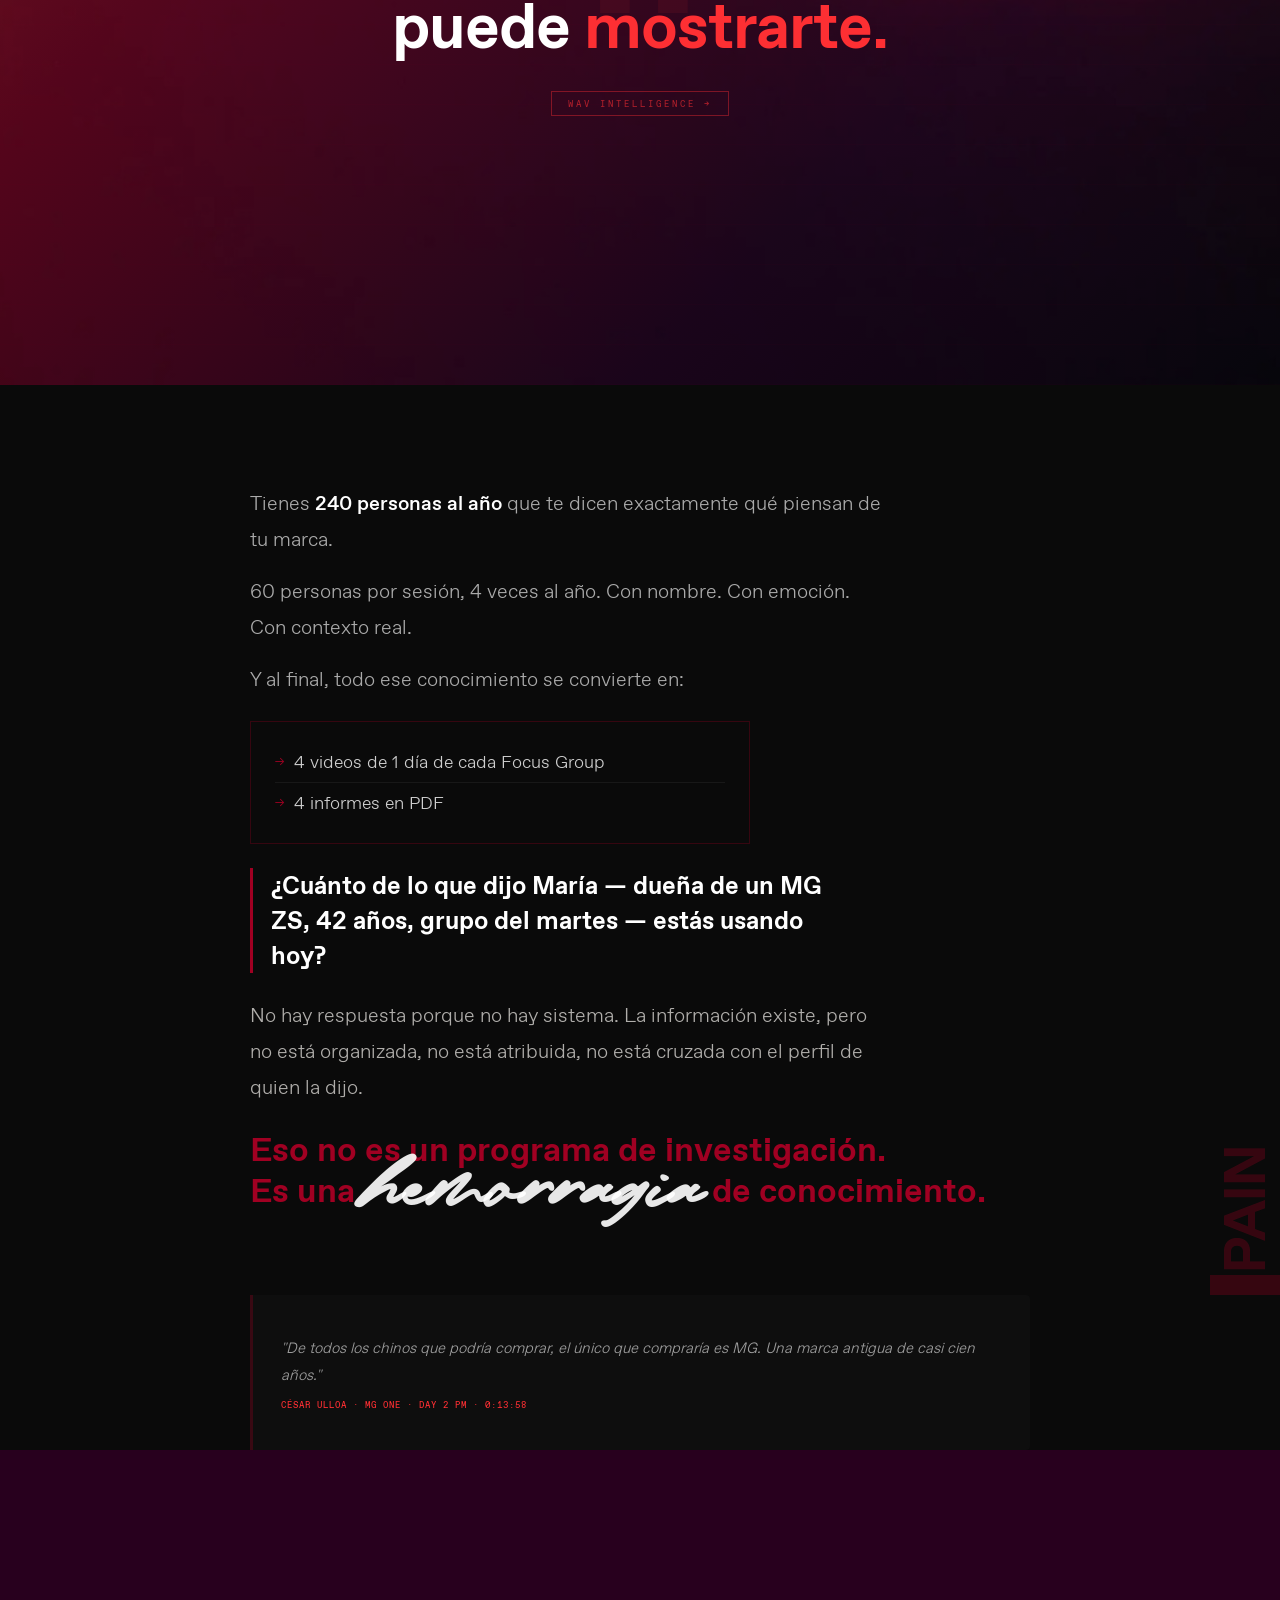
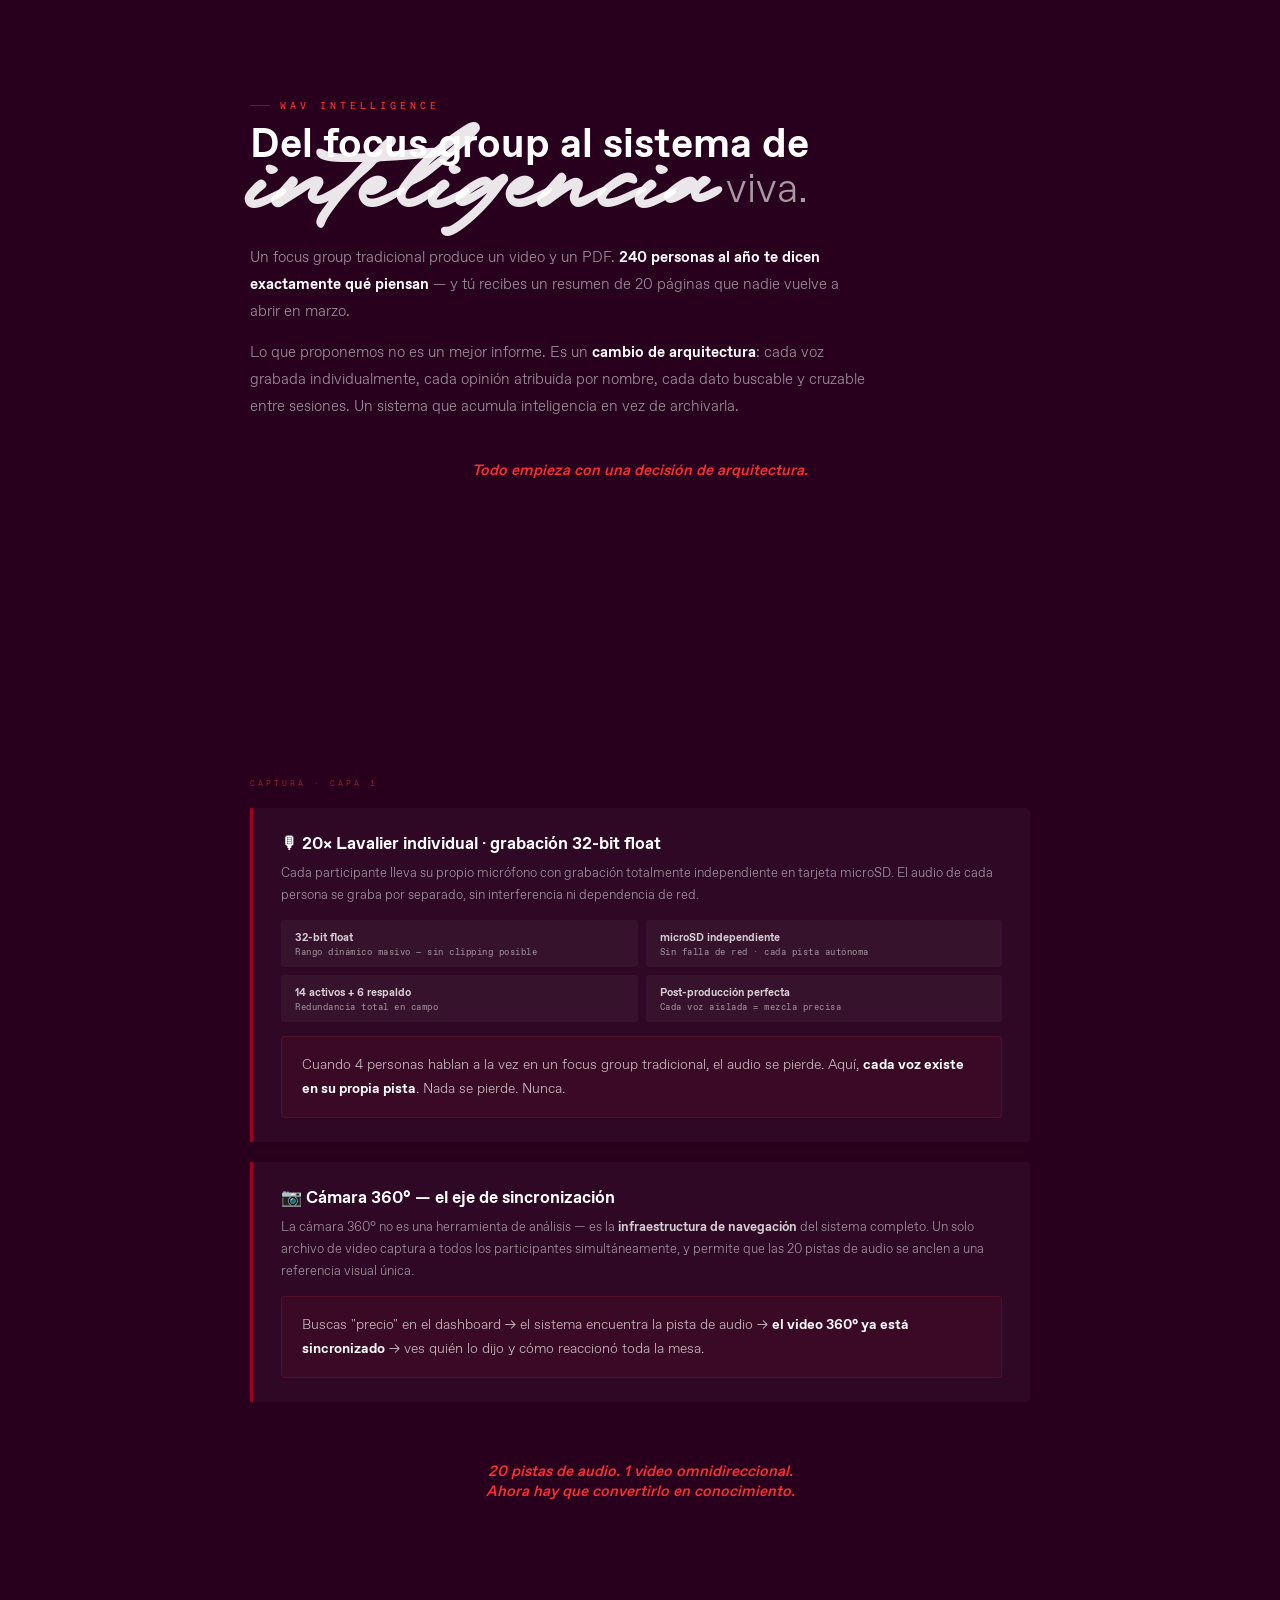
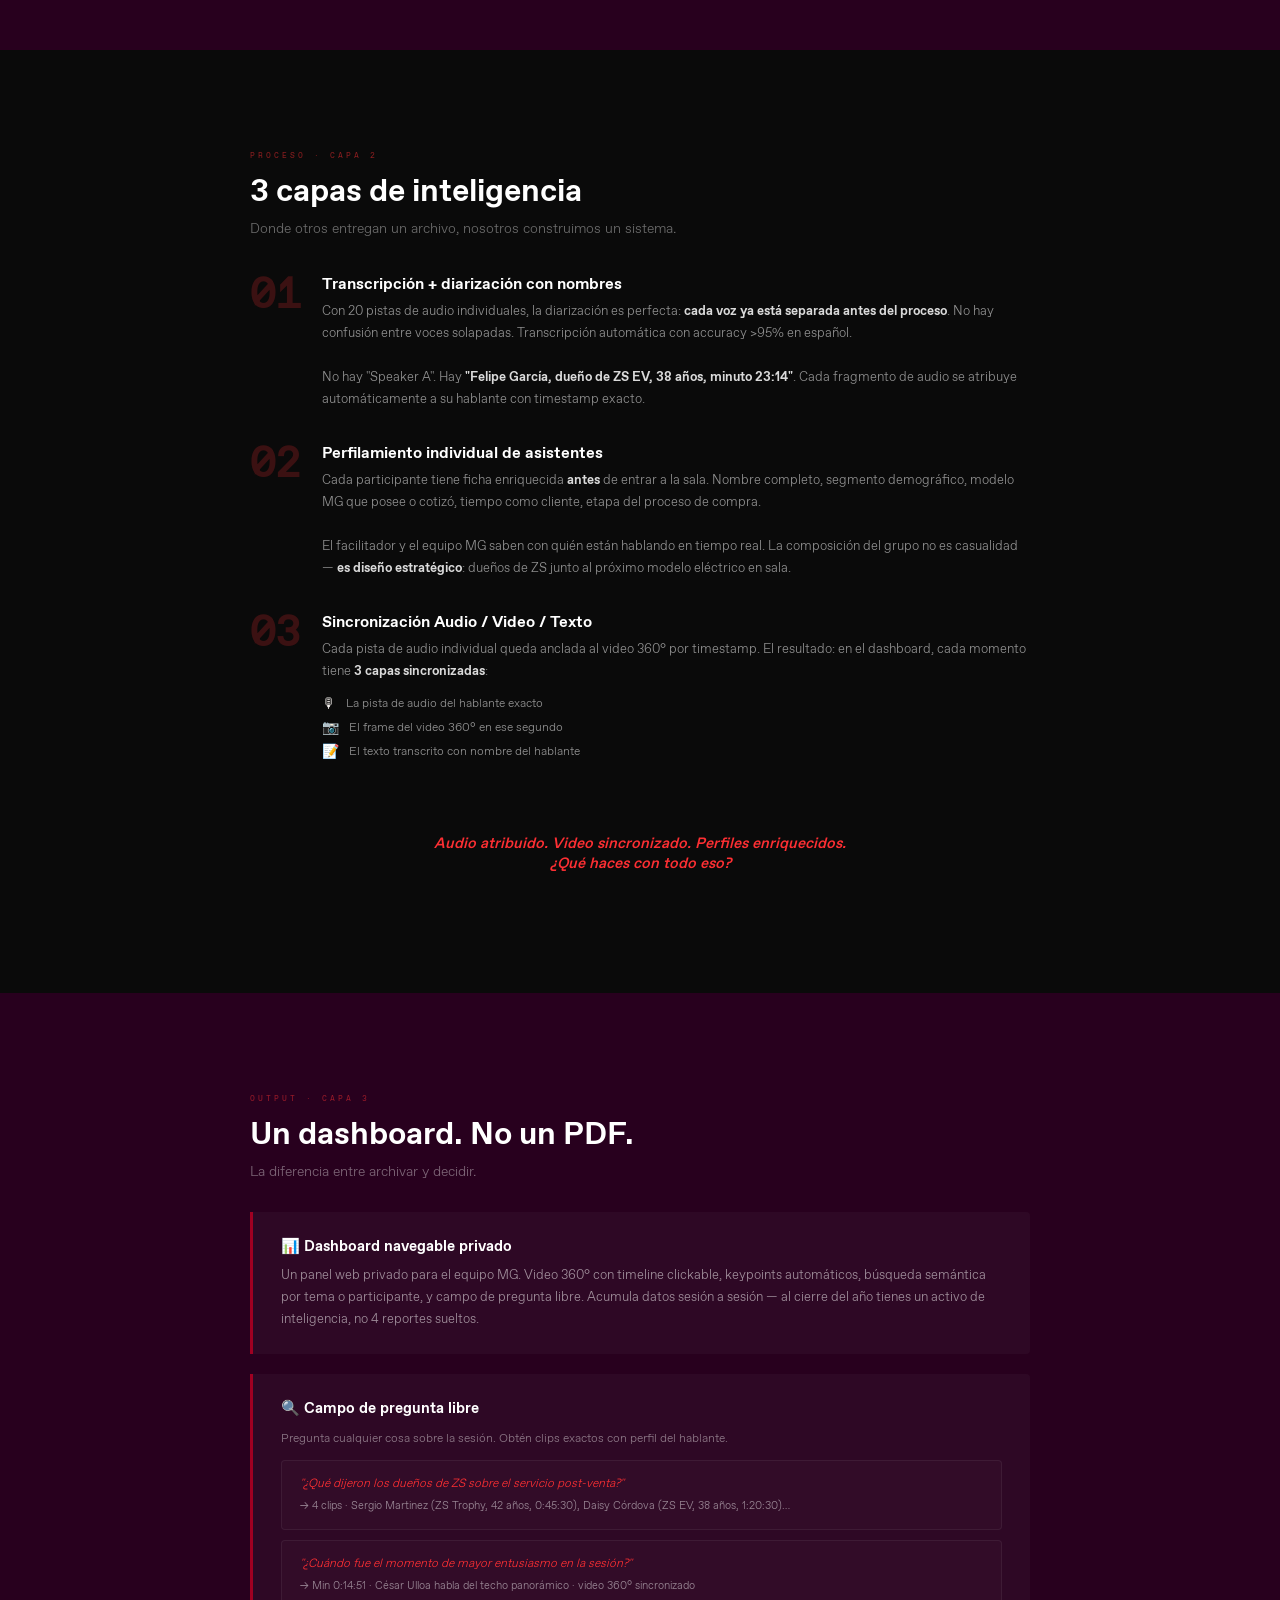
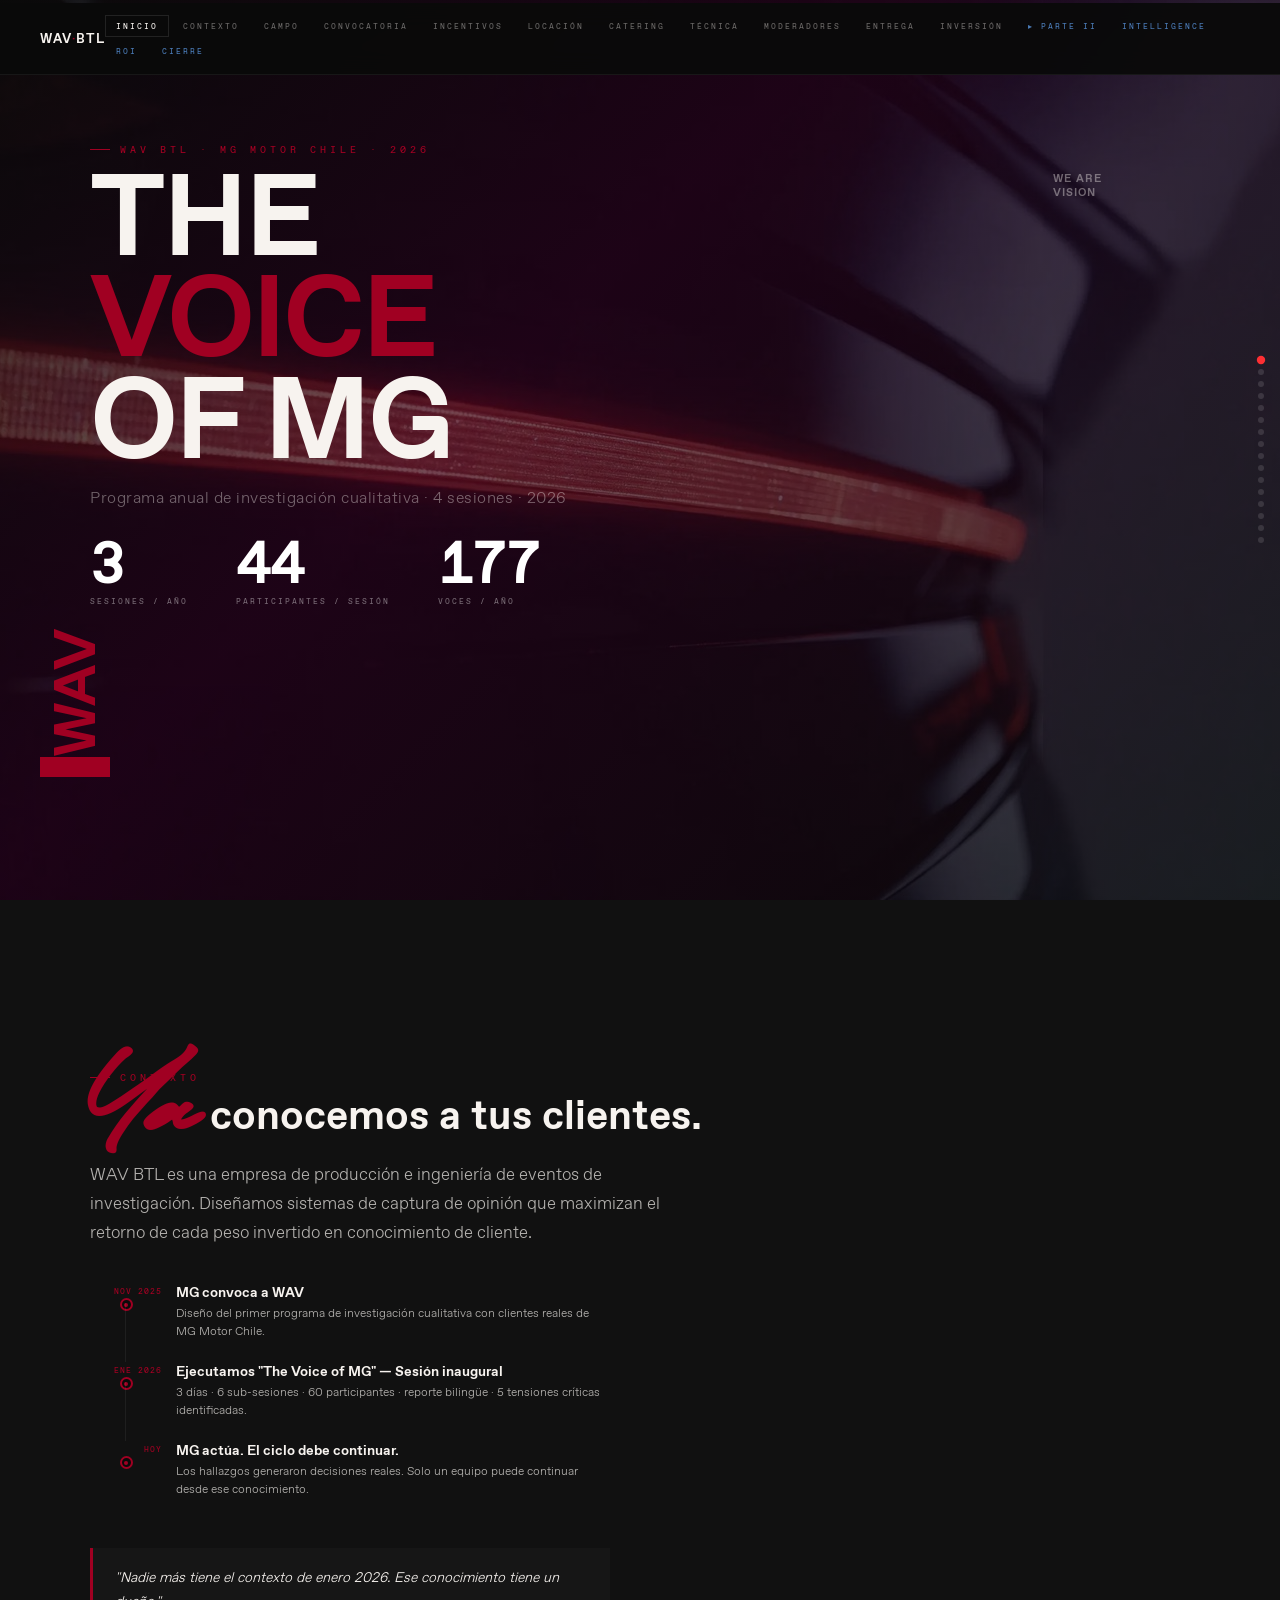
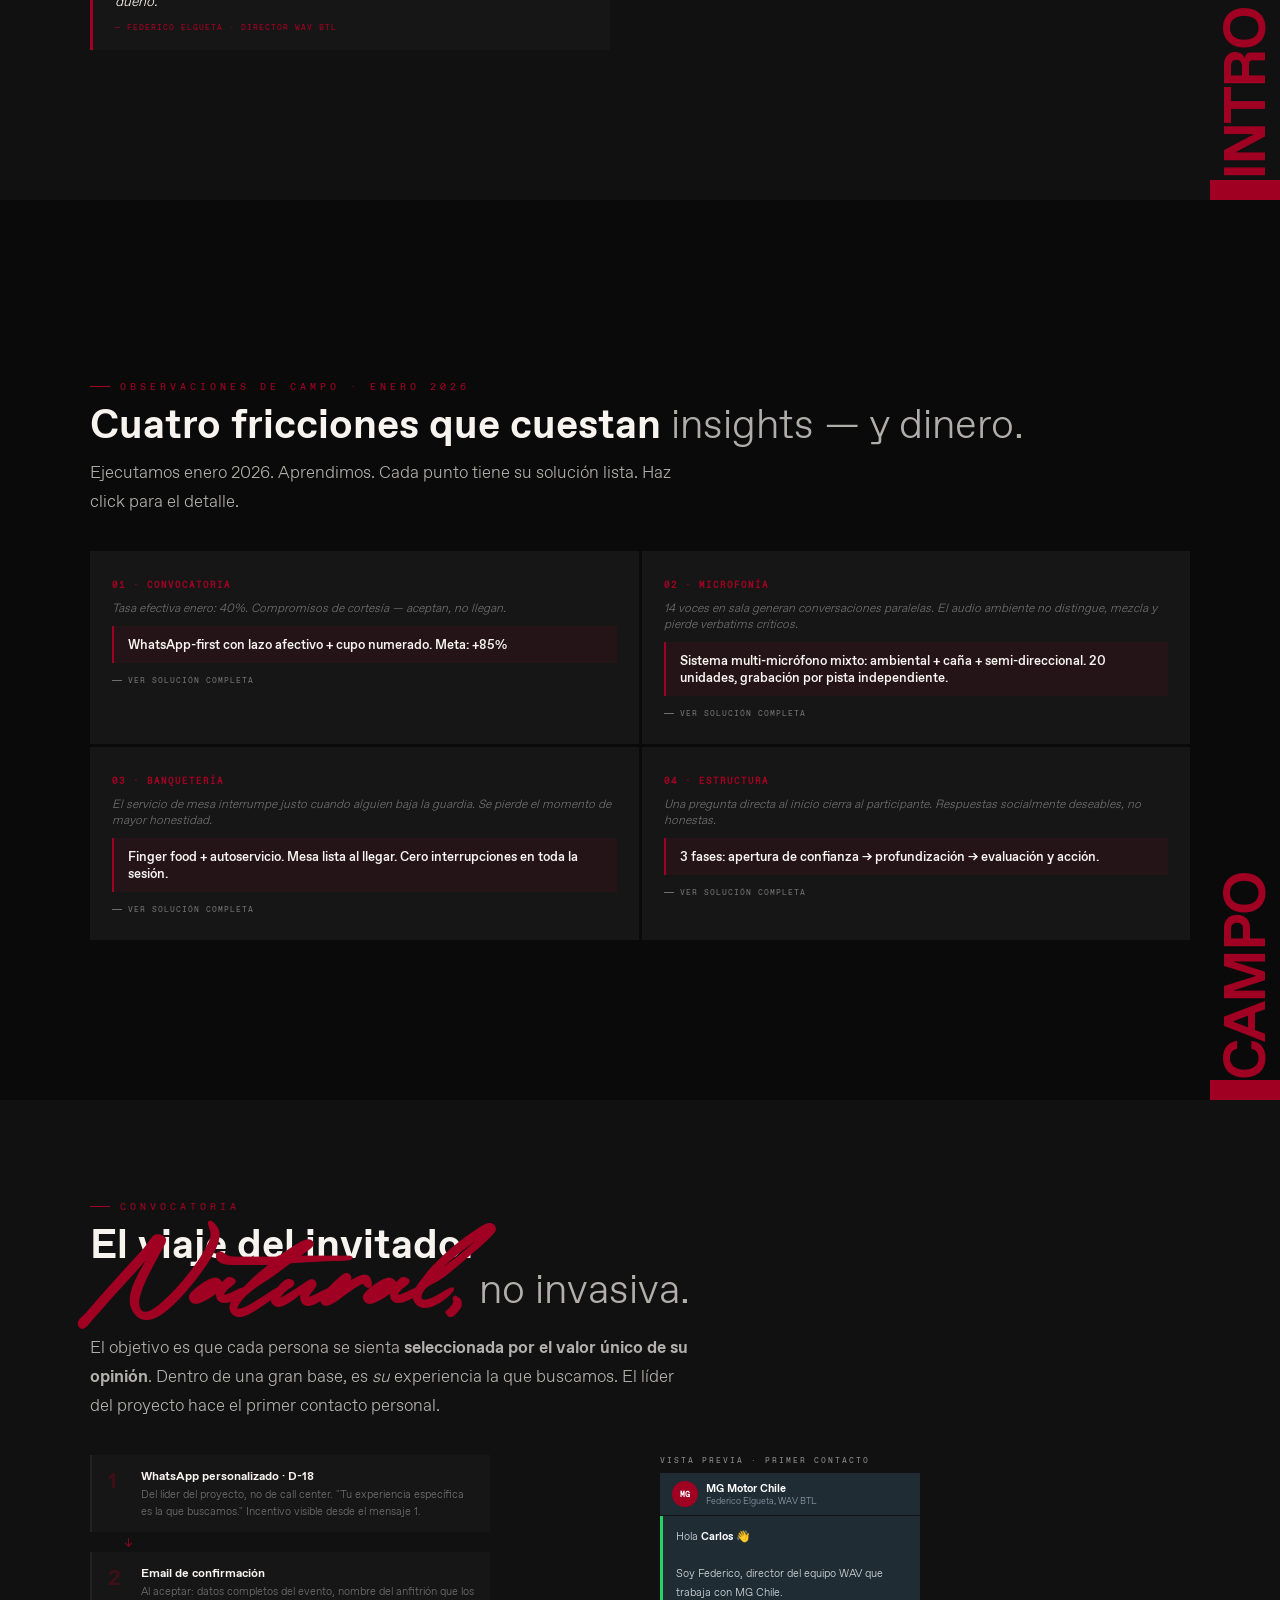
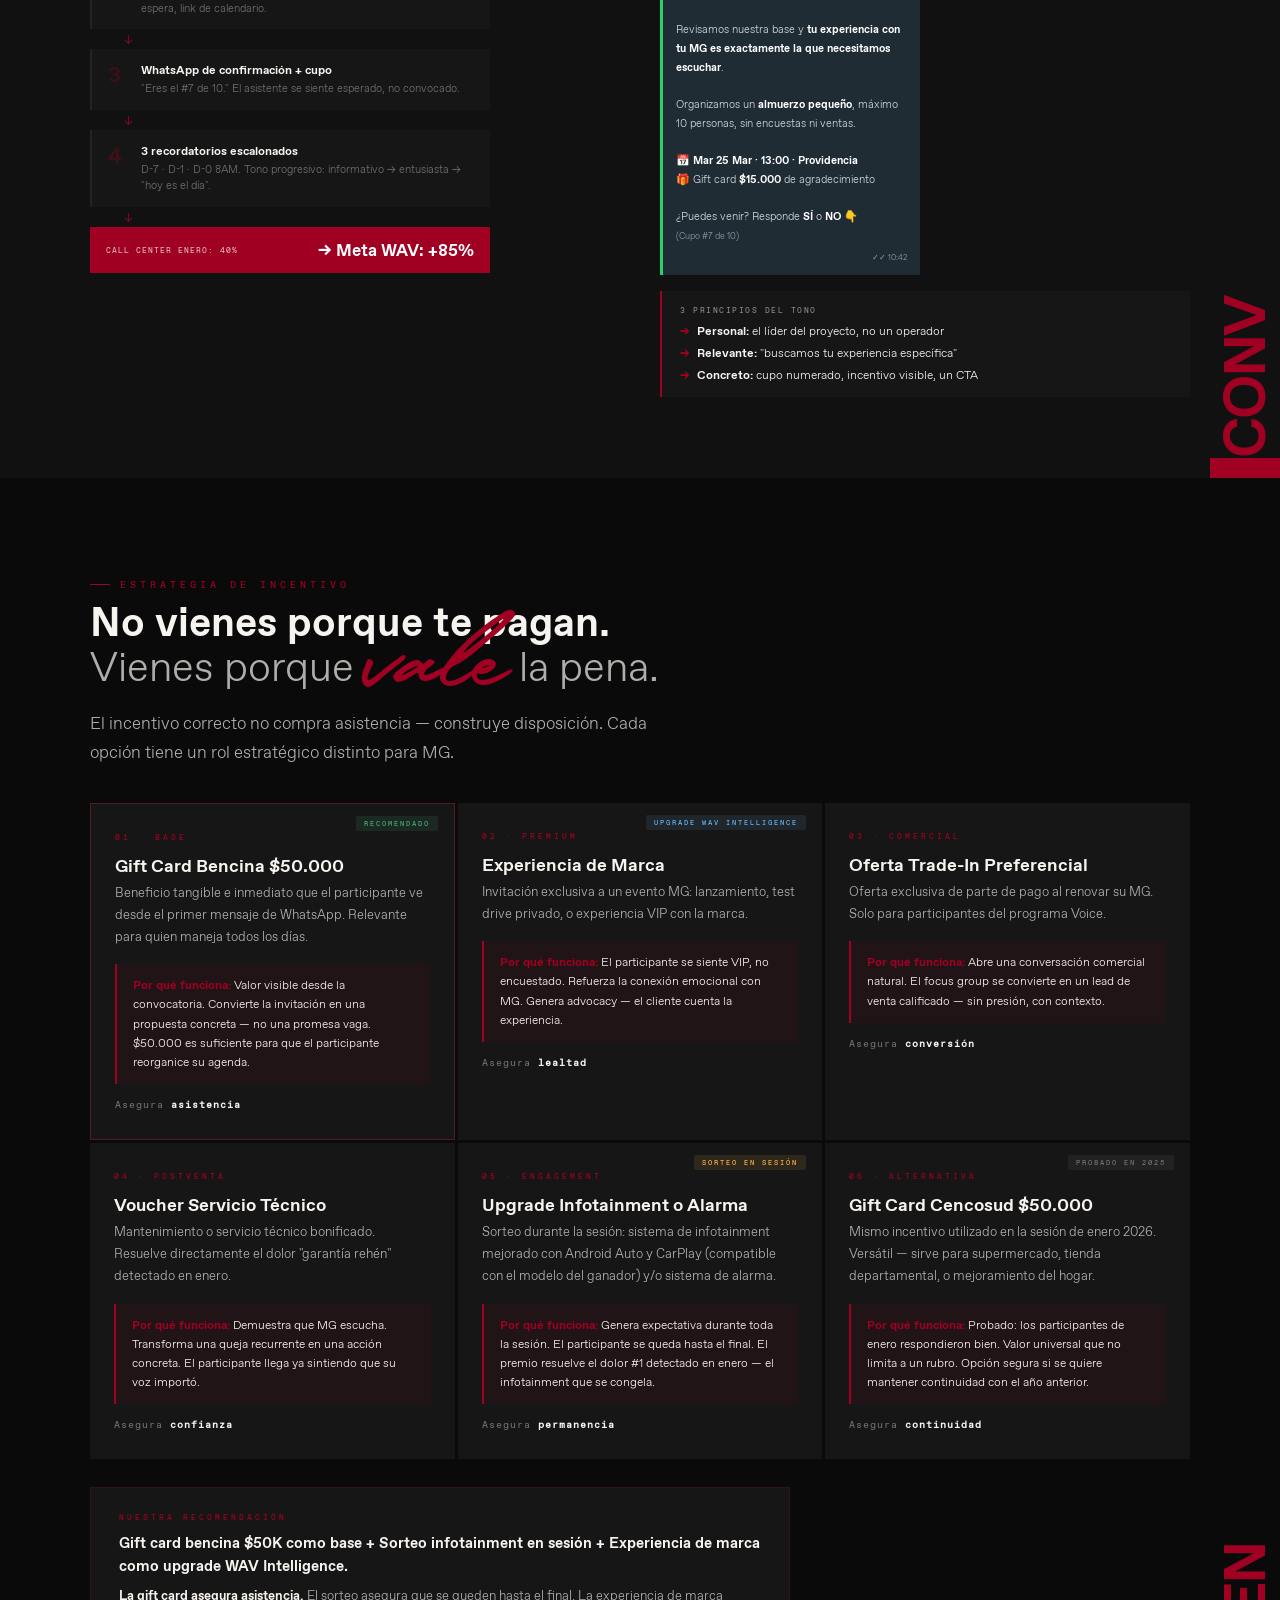
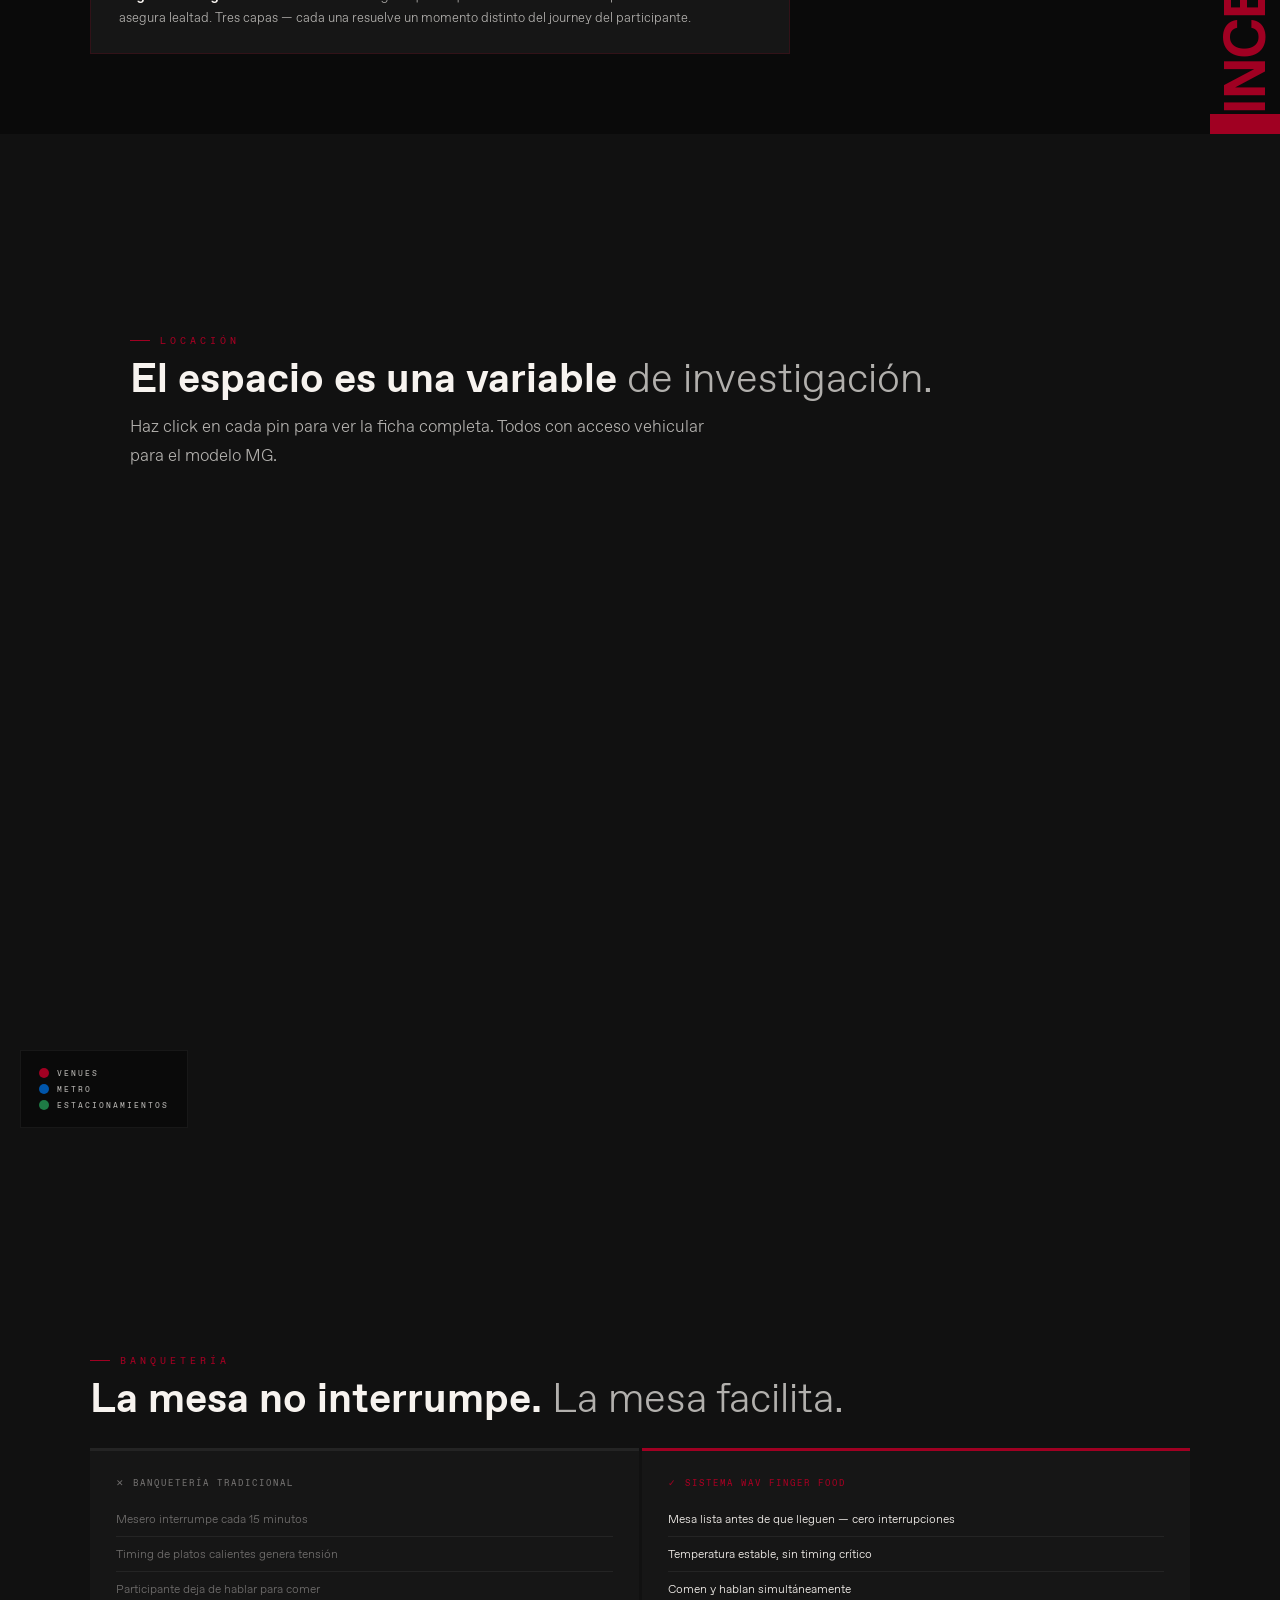
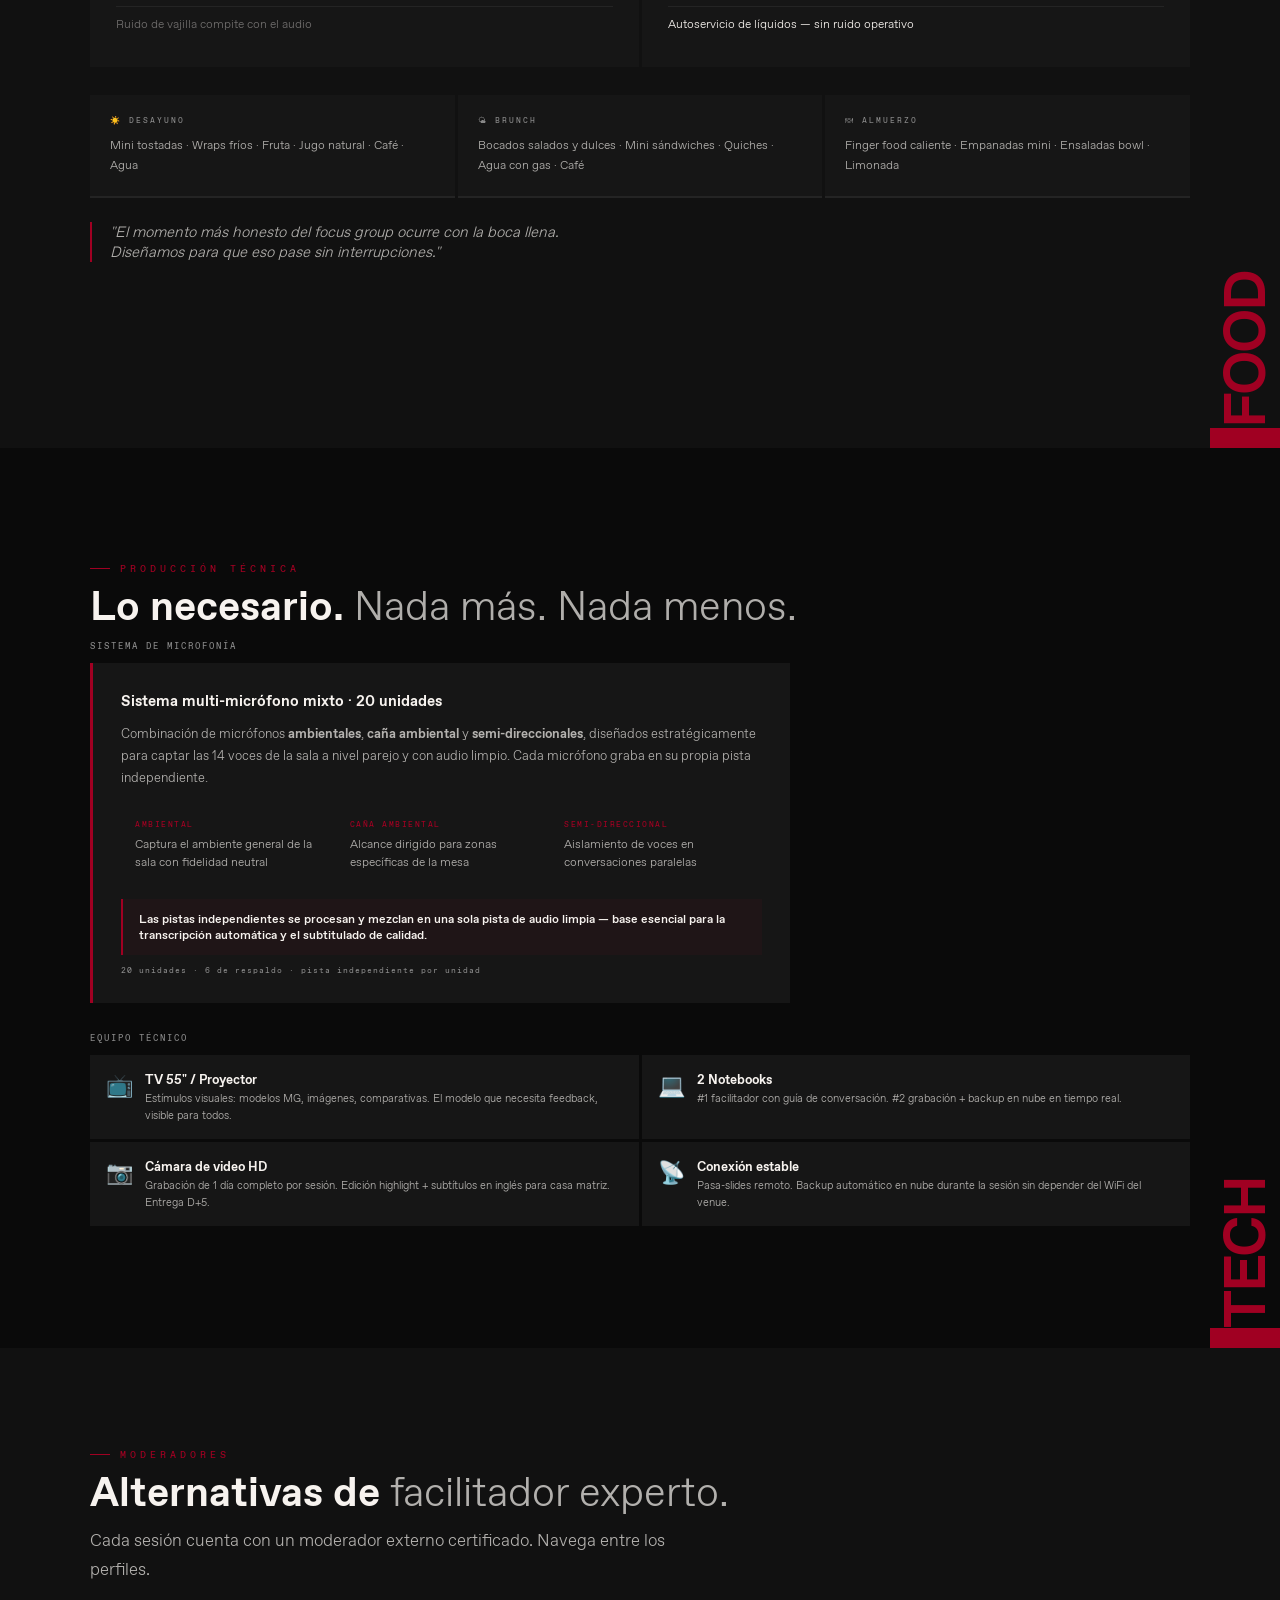
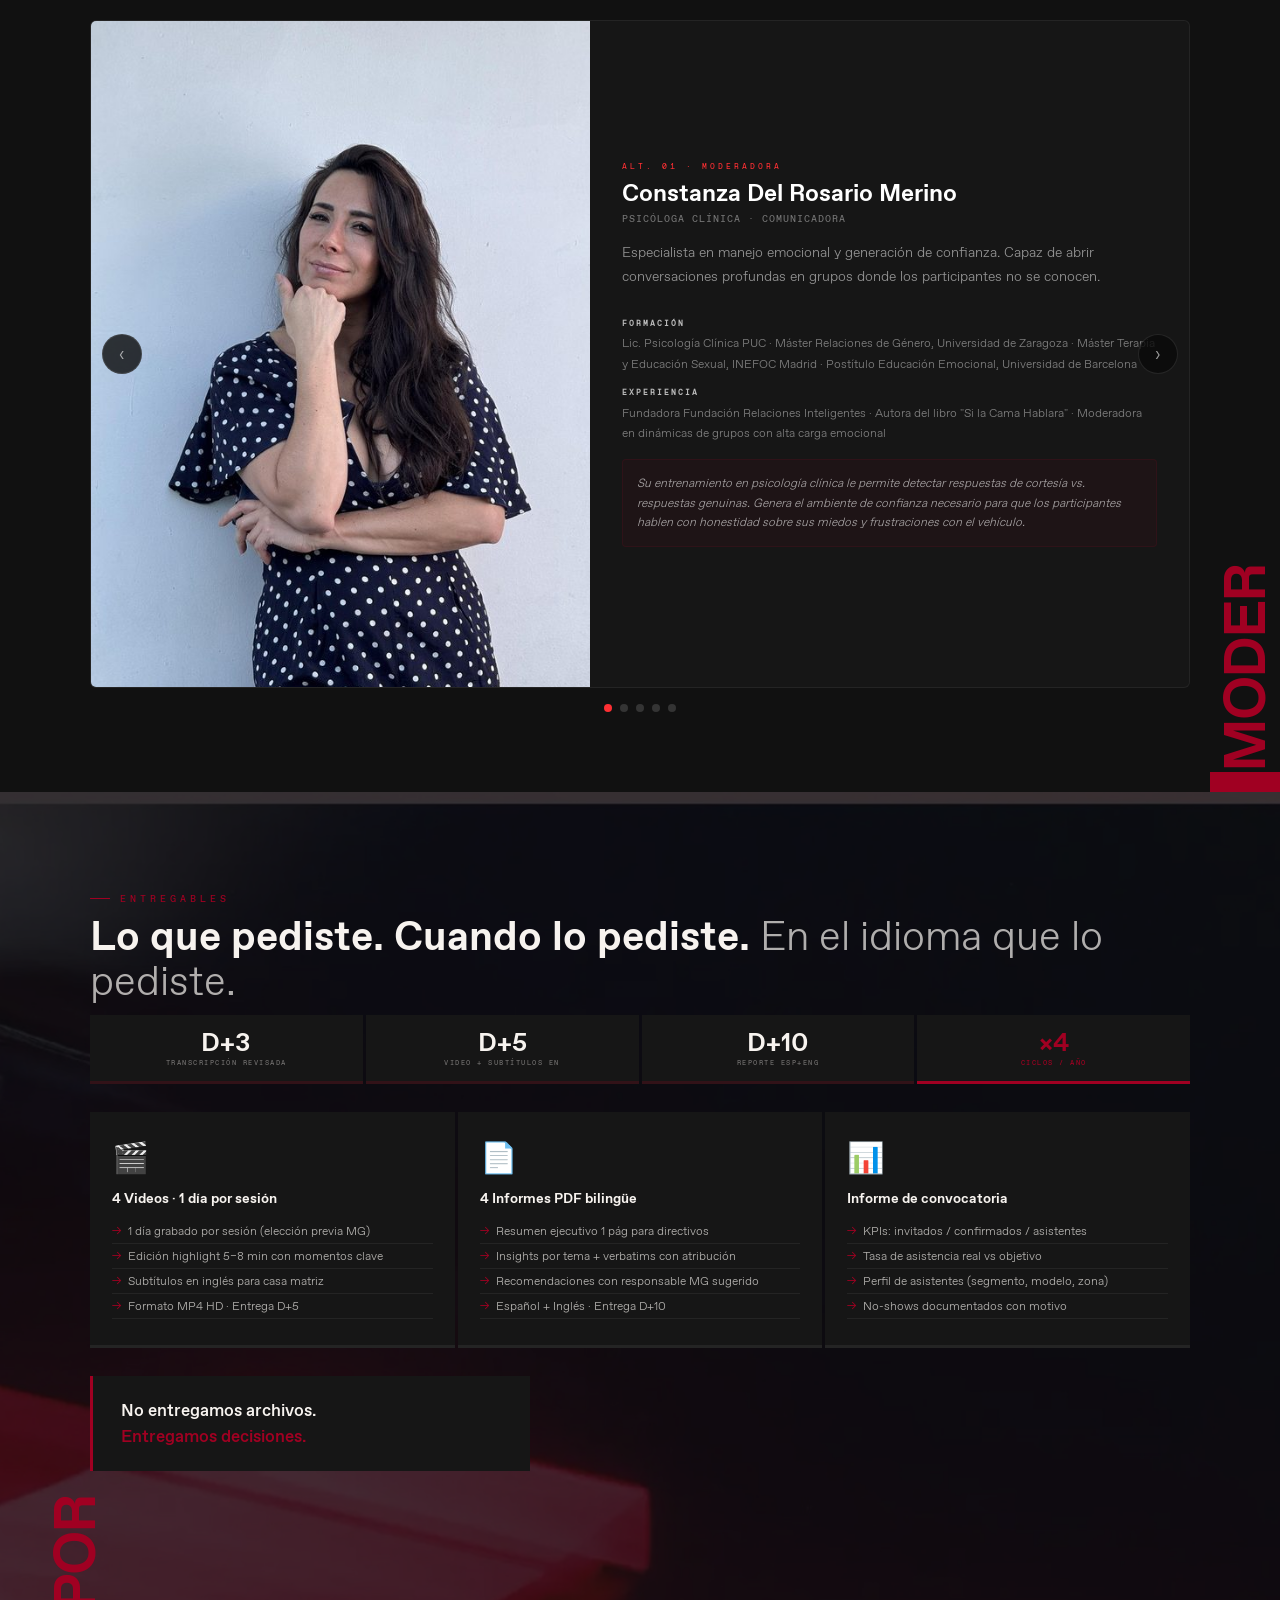
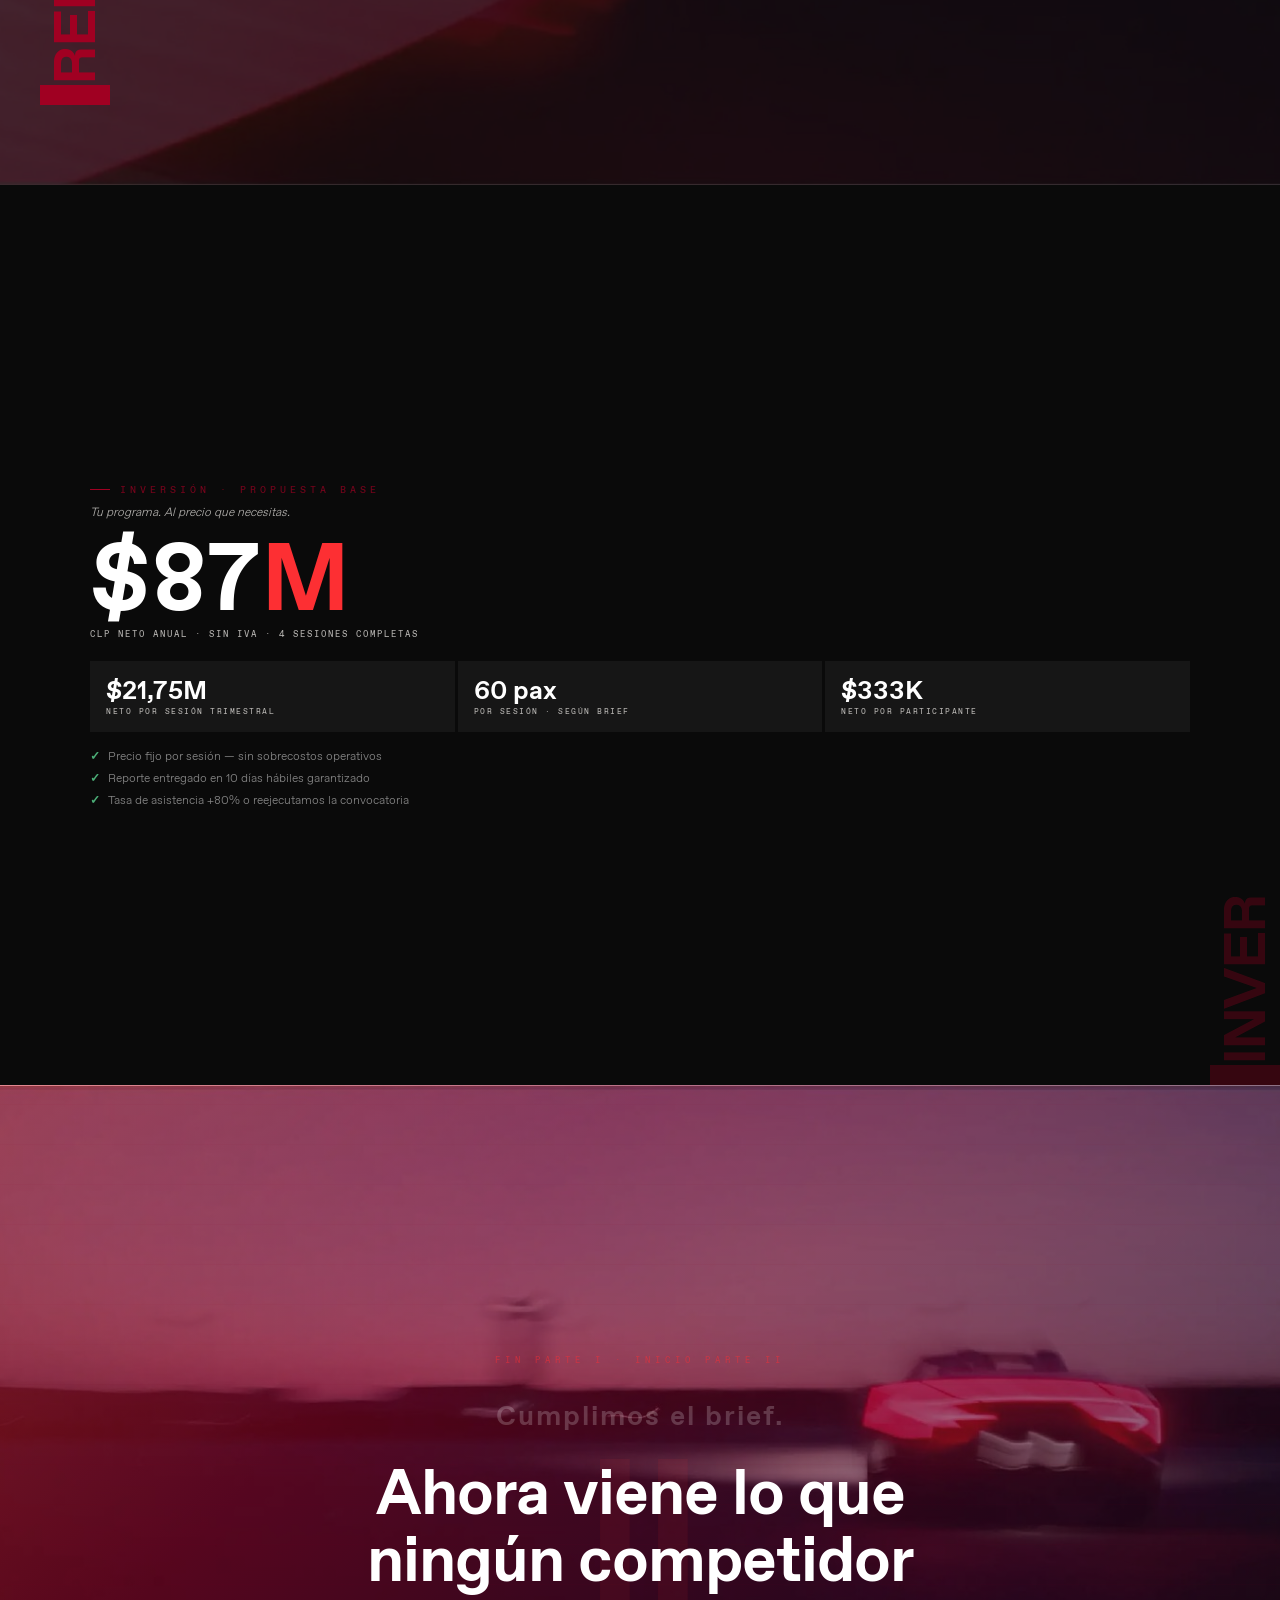
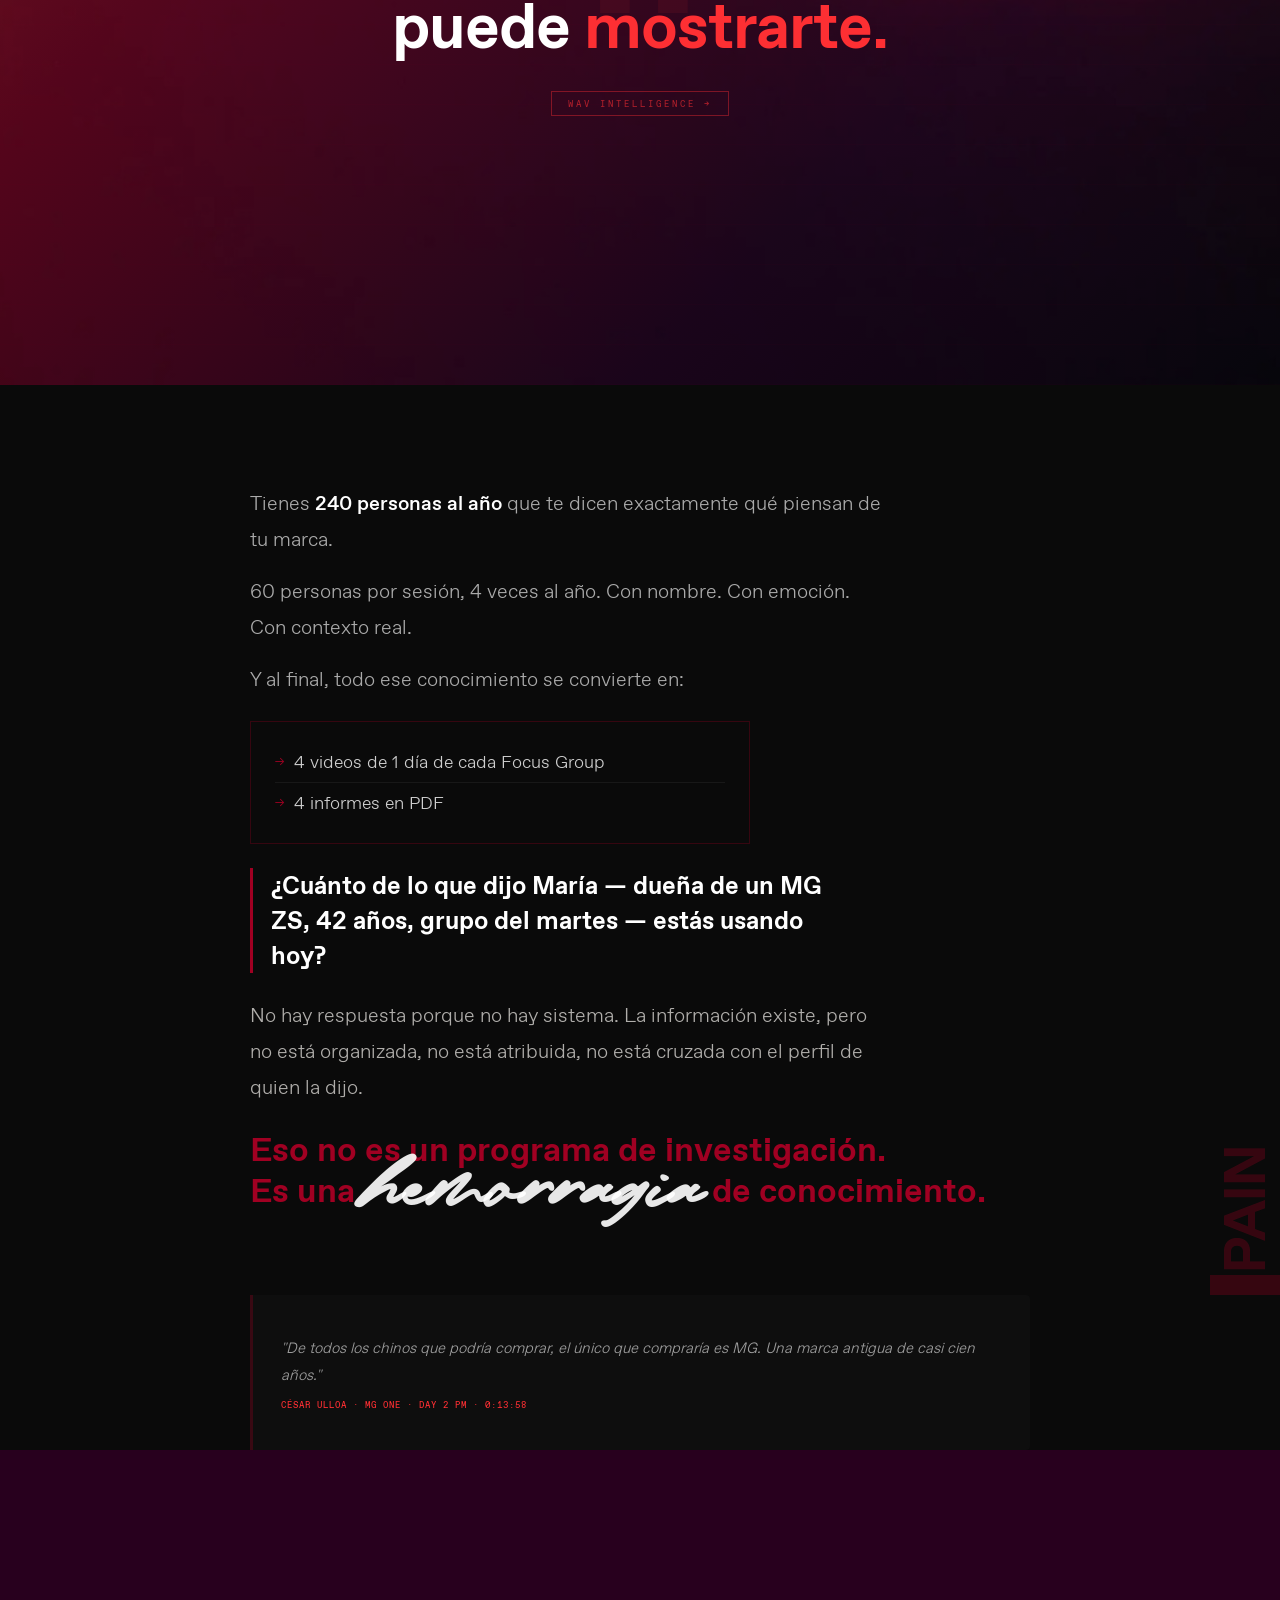
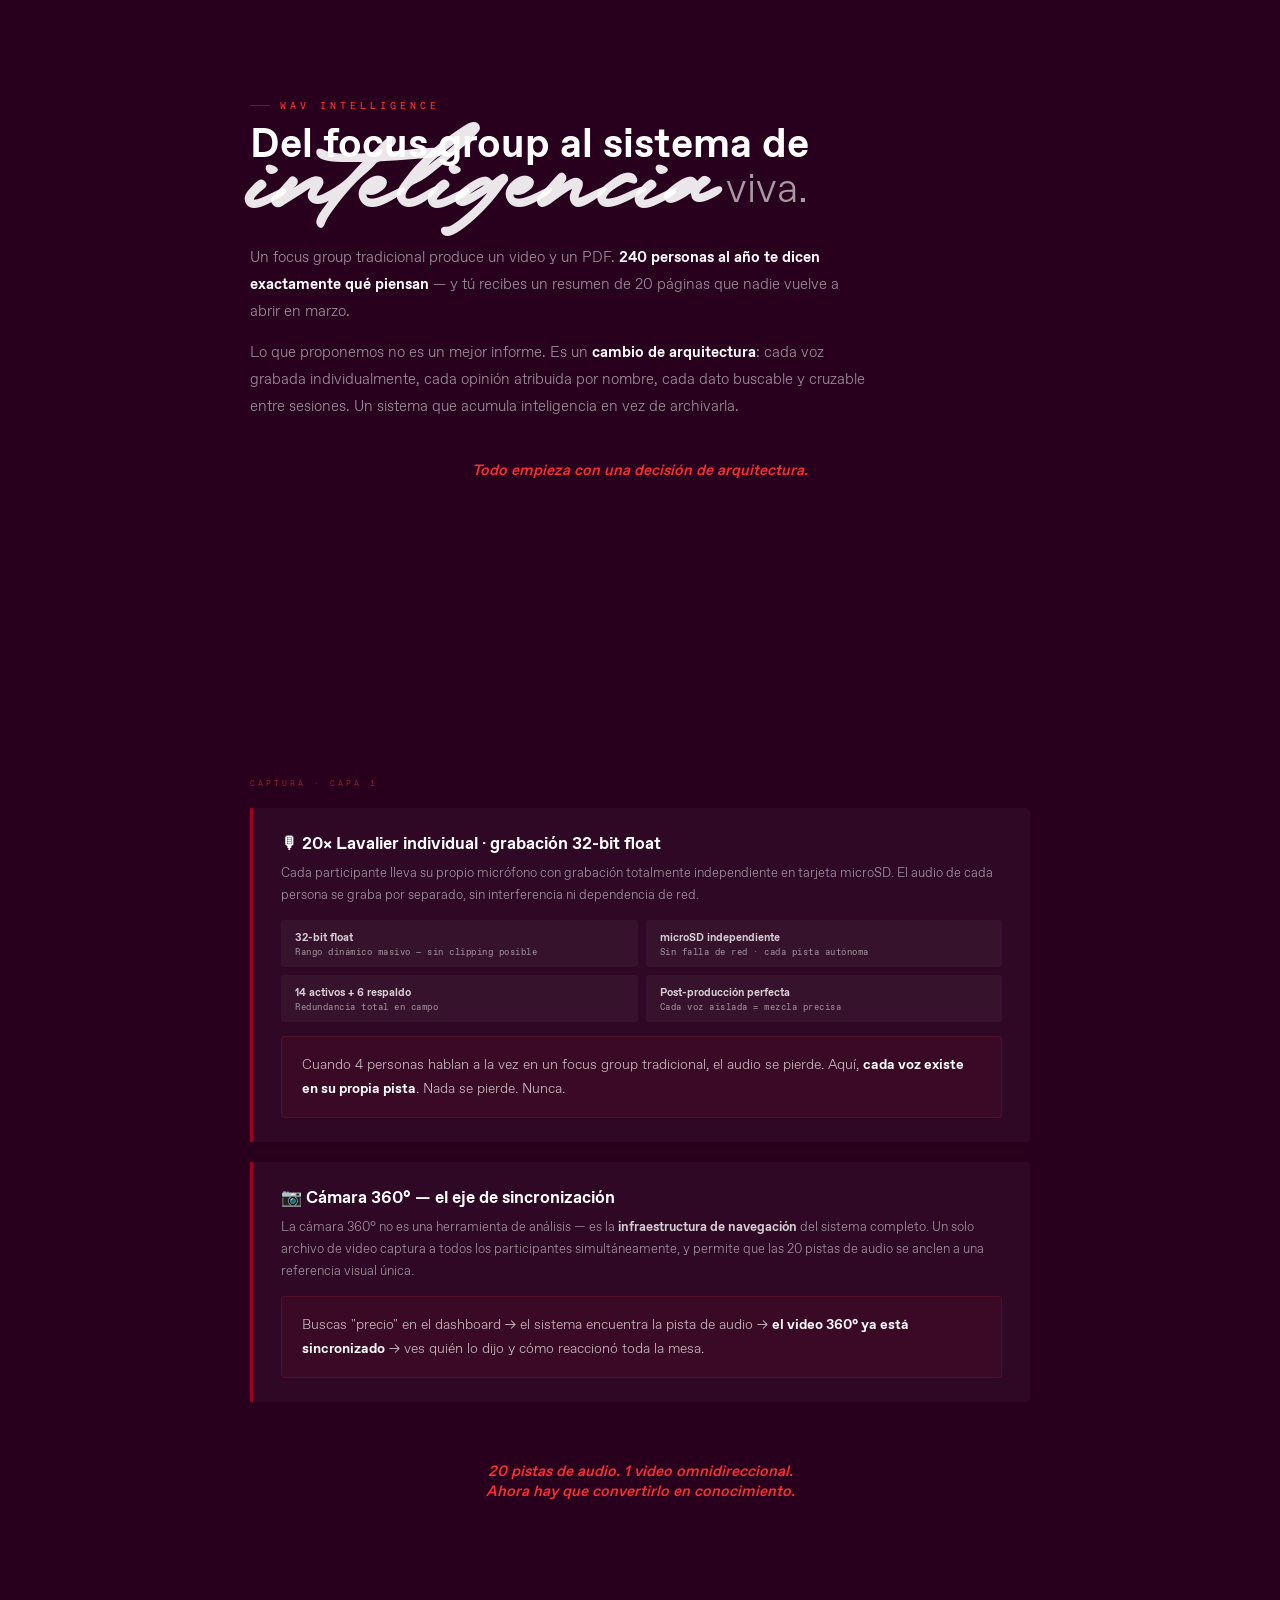
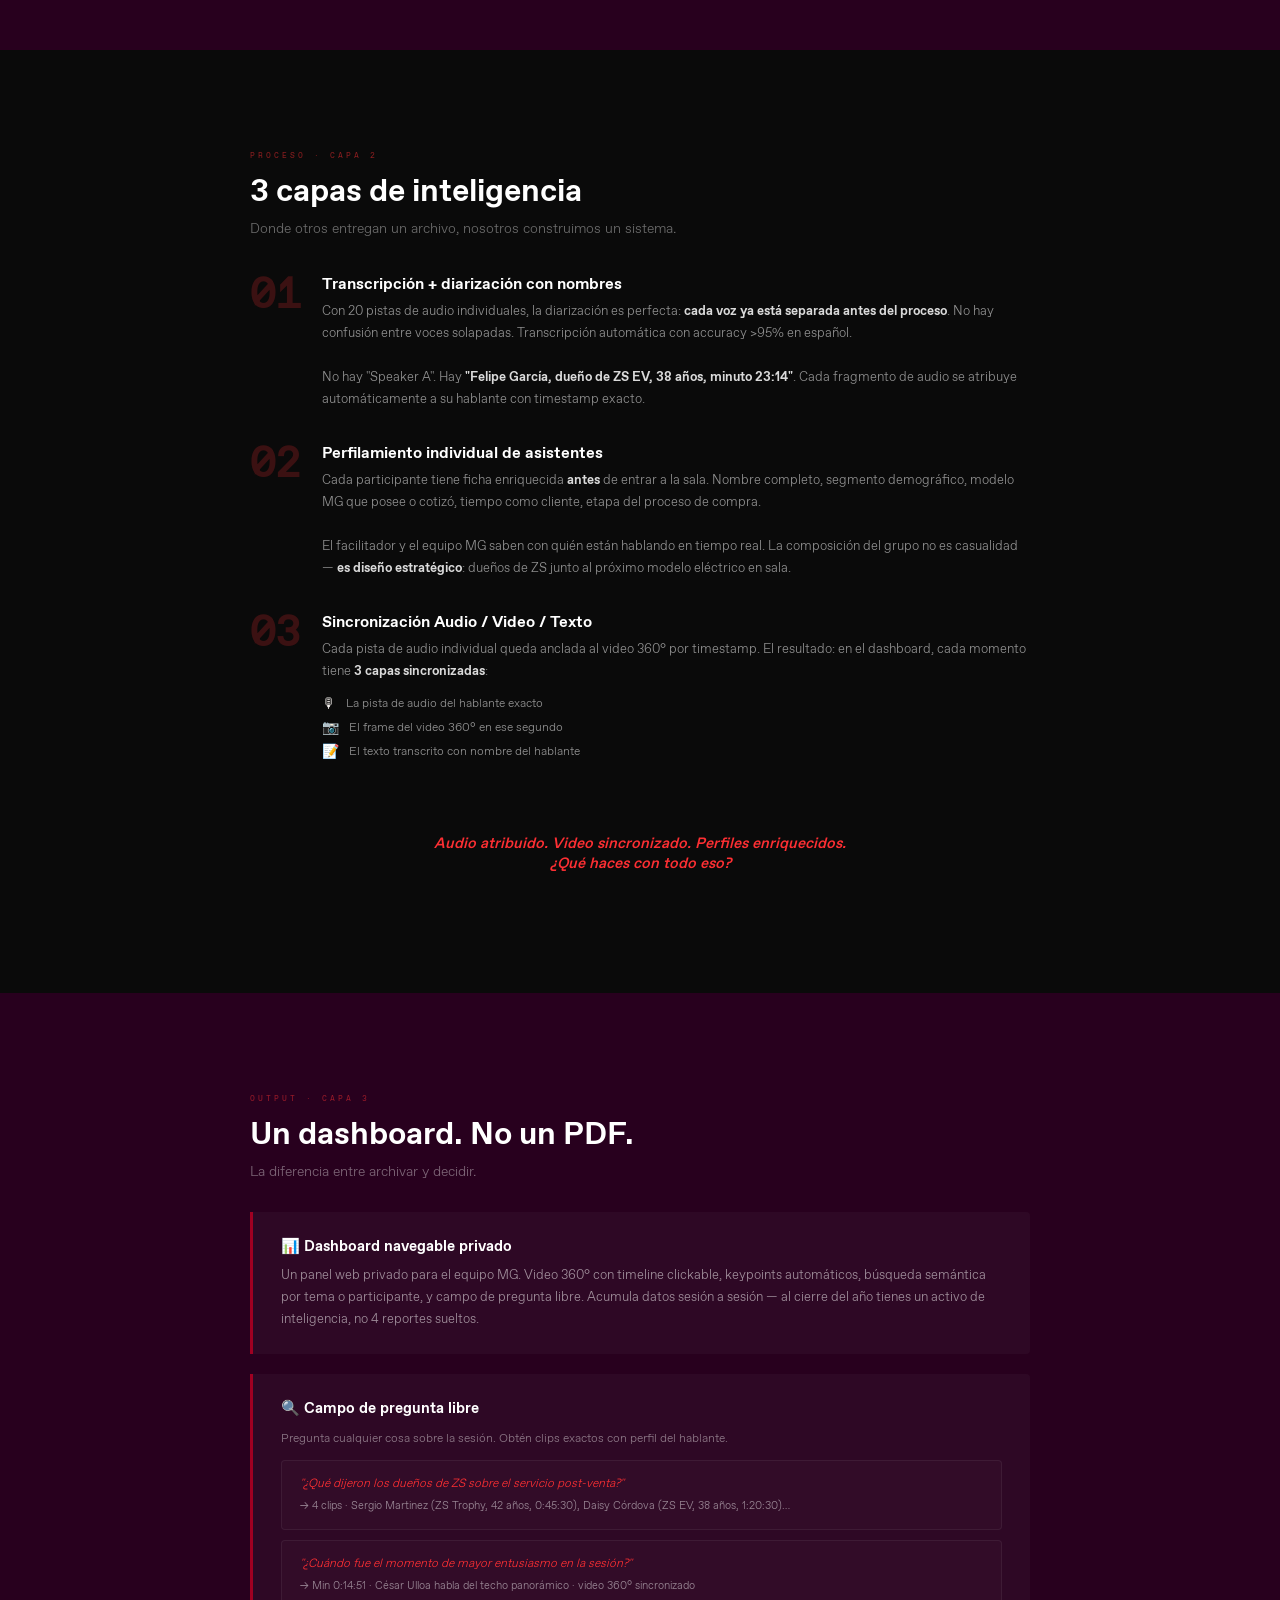
